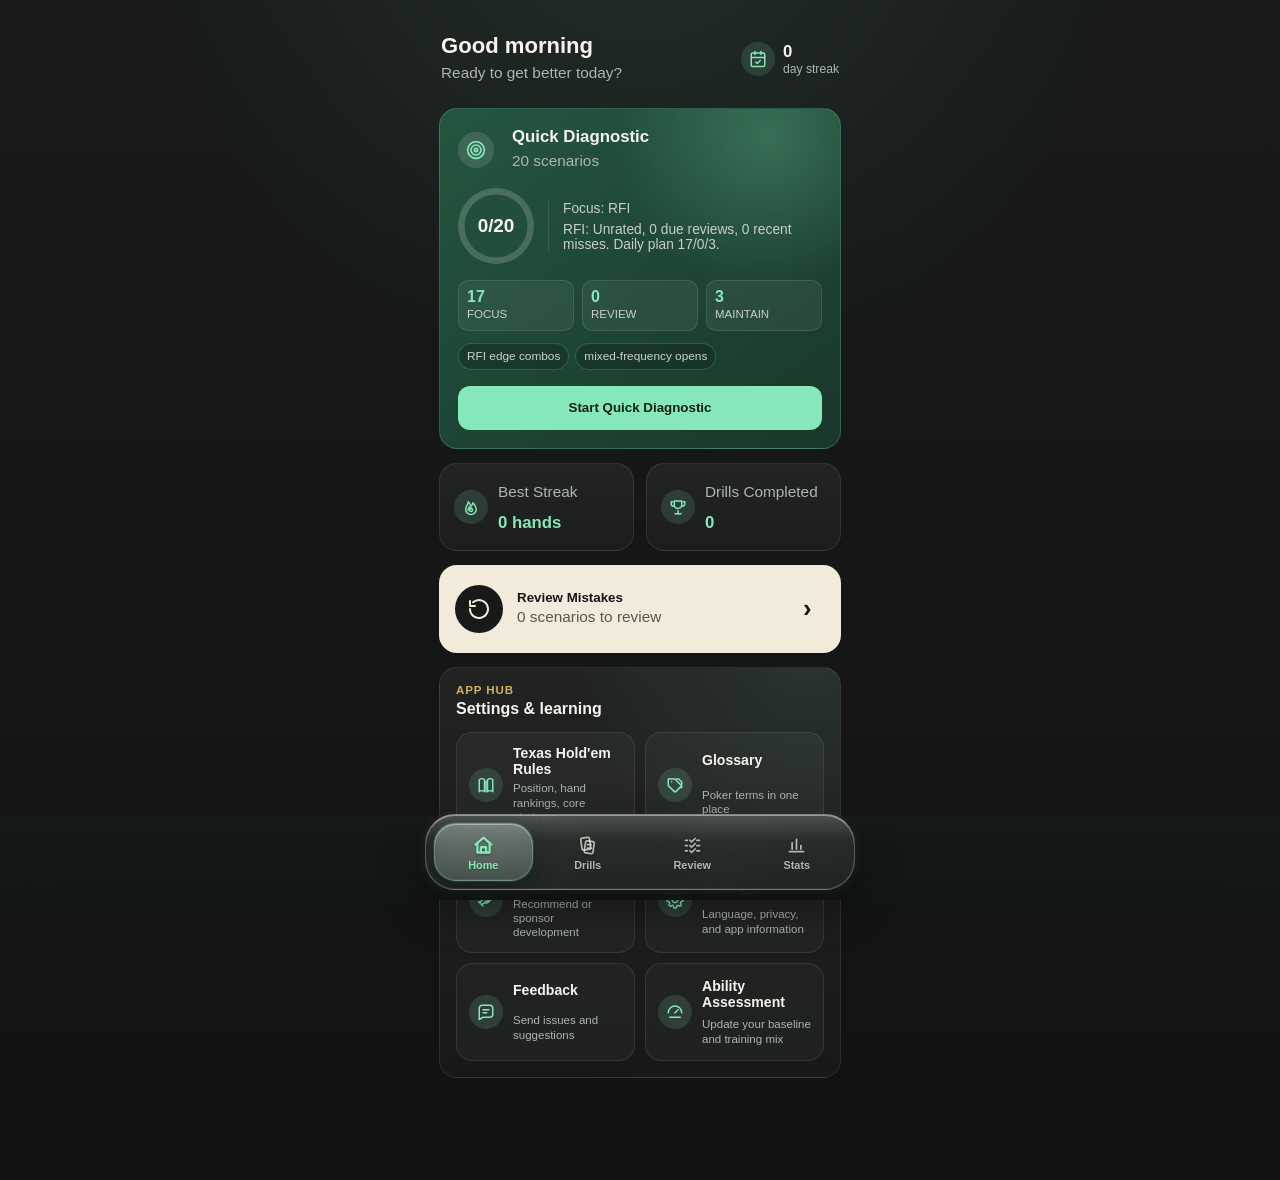
==== index.html @ bb0e6551 "Add files via upload" ====
<!DOCTYPE html>
<html lang="en">

<head>
    <meta charset="UTF-8">
    <meta name="viewport" content="width=device-width, initial-scale=1.0, viewport-fit=cover">
    <meta name="theme-color" content="#151817">
    <meta name="mobile-web-app-capable" content="yes">
    <meta name="apple-mobile-web-app-capable" content="yes">
    <meta name="apple-mobile-web-app-status-bar-style" content="black-translucent">
    <meta name="apple-mobile-web-app-title" content="SpotSense">
    <link rel="apple-touch-icon" sizes="180x180" href="app-icon-180.png">
    <link rel="icon" type="image/png" sizes="192x192" href="app-icon-192.png">
    <link rel="manifest" href="manifest.json">
    <title>SpotSense - Free Forever, Full-Featured Poker Trainer</title>
    <meta name="description"
        content="SpotSense is a free-forever, full-featured poker trainer with preflop and postflop drills, RFI, Defense, Push/Fold, custom ranges, adaptive review, and offline-first PWA support.">
    <meta name="keywords"
        content="spotsense, poker trainer, preflop, RFI, push fold, GTO, range chart, preflop strategy, poker study app">
    <meta property="og:type" content="website">
    <meta property="og:title" content="SpotSense - Free Forever, Full-Featured Poker Trainer">
    <meta property="og:description"
        content="A free-forever, full-featured SpotSense poker trainer for preflop and postflop study, custom ranges, adaptive review, and offline-first practice.">
    <meta property="og:image" content="logo.png">
    <meta name="twitter:card" content="summary">
    <meta name="twitter:title" content="SpotSense - Free Forever, Full-Featured Poker Trainer">
    <meta name="twitter:description"
        content="A free-forever, full-featured SpotSense poker trainer for preflop and postflop study, custom ranges, adaptive review, and offline-first practice.">
    <link rel="stylesheet" href="style.css">
</head>

<body>

    <!-- ===================== SPLASH SCREEN ===================== -->
    <div id="splash-screen" class="splash-screen">
        <div class="splash-logo" aria-label="SpotSense">
            <img class="brand-logo-img splash-brand-logo" src="logo-ui.png" alt="SpotSense logo">
        </div>
    </div>

    <div class="app-container">
        <h1 class="sr-only" data-i18n="appTitle">SpotSense Poker Trainer</h1>
        <!-- Header / Stats -->
        <header id="app-header" class="header glassmorphism">
            <div class="header-row-bottom">
                <div id="header-mode-control" class="header-mode-control">
                    <select id="mode-selector" class="mode-select" onchange="changeMode(this.value)"
                        aria-label="Practice mode">
                        <option value="RFI" data-i18n="modeRFI">Mode: RFI (Open)</option>
                        <option value="DEFEND" data-i18n="modeDefend">Mode: Defense</option>
                        <option value="ALL_STREET" data-i18n="modeAllStreet">Mode: Postflop</option>
                        <option value="PUSH_FOLD" data-i18n="modePushFold">Mode: Push / Fold</option>
                        <option value="CUSTOM" data-i18n="modeCustom">Mode: Custom Practice</option>
                        <option value="REVIEW" data-i18n="modeReviewMistakes" hidden>Mode: Review Mistakes</option>
                    </select>
                </div>
                <div class="header-tools">
                    <button class="btn-icon" onclick="toggleChartModal()" title="View Range Chart"
                        aria-label="View Range Chart">
                        <svg width="22" height="22" viewBox="0 0 24 24" fill="none" stroke="currentColor"
                            stroke-width="2" stroke-linecap="round" stroke-linejoin="round">
                            <rect x="3" y="3" width="18" height="18" rx="2" />
                            <path d="M3 9h18" />
                            <path d="M9 21V9" />
                        </svg>
                    </button>
                    <button id="btn-range-editor" class="btn-icon" onclick="openRangeEditor()" title="Range Editor"
                        aria-label="Range Editor">
                        <svg width="22" height="22" viewBox="0 0 24 24" fill="none" stroke="currentColor"
                            stroke-width="2" stroke-linecap="round" stroke-linejoin="round">
                            <rect x="3" y="3" width="5" height="5" rx="1" />
                            <rect x="10" y="3" width="5" height="5" rx="1" />
                            <rect x="17" y="3" width="4" height="5" rx="1" />
                            <rect x="3" y="10" width="5" height="5" rx="1" />
                            <rect x="10" y="10" width="5" height="5" rx="1" />
                            <rect x="17" y="10" width="4" height="5" rx="1" />
                            <rect x="3" y="17" width="5" height="4" rx="1" />
                            <rect x="10" y="17" width="5" height="4" rx="1" />
                        </svg>
                    </button>
                    <button id="btn-assessment" class="btn-icon" onclick="openAssessmentModal()"
                        title="Ability Assessment" aria-label="Ability Assessment">
                        <svg width="22" height="22" viewBox="0 0 24 24" fill="none" stroke="currentColor"
                            stroke-width="2" stroke-linecap="round" stroke-linejoin="round">
                            <path d="M9 11l3 3L22 4" />
                            <path d="M21 12v7a2 2 0 0 1-2 2H5a2 2 0 0 1-2-2V5a2 2 0 0 1 2-2h11" />
                        </svg>
                    </button>
                    <button id="btn-support" class="btn-icon" onclick="openSupportModal()" title="Support"
                        aria-label="Support">
                        <svg width="22" height="22" viewBox="0 0 24 24" fill="none" stroke="currentColor"
                            stroke-width="2" stroke-linecap="round" stroke-linejoin="round">
                            <path d="M20.8 4.6a5.5 5.5 0 0 0-7.8 0L12 5.6l-1-1a5.5 5.5 0 0 0-7.8 7.8l1 1L12 21l7.8-7.6 1-1a5.5 5.5 0 0 0 0-7.8z" />
                        </svg>
                    </button>
                </div>
                <div class="stats hud-stats">
                    <div class="stat-box pill">
                        <span class="stat-icon pulse-teal">S</span>
                        <div class="stat-info">
                            <span class="label" data-i18n="score">Score</span>
                            <span class="value" id="score">0</span>
                        </div>
                    </div>
                    <div class="stat-box pill">
                        <span class="stat-icon pulse-orange">ST</span>
                        <div class="stat-info">
                            <span class="label" data-i18n="streak">Streak</span>
                            <span class="value" id="streak">0</span>
                        </div>
                    </div>
                    <div class="stat-box pill">
                        <span class="stat-icon pulse-green">H</span>
                        <div class="stat-info">
                            <span class="label" data-i18n="lifetimeHands">Hands</span>
                            <span class="value" id="lifetime-hands">0</span>
                        </div>
                    </div>
                    <div class="stat-box pill">
                        <span class="stat-icon pulse-teal">%</span>
                        <div class="stat-info">
                            <span class="label" data-i18n="statsAccuracy">Accuracy</span>
                            <span class="value" id="accuracy-hud">--</span>
                        </div>
                    </div>
                </div>
            </div>
        </header>

        <section id="first-run-flow" class="first-run-flow hidden" role="dialog" aria-modal="true"
            aria-labelledby="first-run-title" aria-live="polite">
            <!-- First-run onboarding is injected by JS. -->
        </section>

        <section id="plan-panel" class="tab-panel plan-panel hidden" data-tab-panel="plan">
            <section id="personalized-dashboard" class="personalized-dashboard glassmorphism hidden" aria-live="polite">
                <div class="personalized-main">
                    <div>
                        <span class="panel-kicker" data-i18n="todayDrillKicker">Today's Drill</span>
                        <h2 data-i18n="quickStartTitle">Quick Diagnostic</h2>
                        <p data-i18n="quickStartBody">Start with a short diagnostic to build your first training plan.</p>
                    </div>
                    <div class="personalized-actions">
                        <button class="btn-range-action" type="button" onclick="startTodayDrill()"
                            data-i18n="todayDrillCta">Start Today</button>
                        <button class="btn-range-action btn-range-clear" type="button" onclick="startMistakeReplay()"
                            data-i18n="reviewMistakesEmpty">Review Mistakes (0)</button>
                    </div>
                </div>
                <div class="personalized-metrics">
                    <div><span data-i18n="skillBaseline">Baseline</span><strong data-i18n="skillBaselineEmpty">Unrated</strong></div>
                    <div><span data-i18n="skillWeakest">Weakest</span><strong>RFI</strong></div>
                    <div><span data-i18n="dailyGoal">Daily goal</span><strong>0/20</strong></div>
                    <div><span data-i18n="weeklyHands">This week</span><strong>0</strong></div>
                </div>
            </section>
        </section>

        <section id="practice-panel" class="tab-panel practice-panel hidden" data-tab-panel="practice">
        <!-- Stack Size Selector (Push/Fold only) -->
        <div id="stack-selector" class="stack-selector glassmorphism hidden">
            <span class="stack-label" data-i18n="stackLabel">Stack:</span>
            <div class="stack-btns">
                <button class="stack-btn" data-stack="6" onclick="setStack(6)">6bb</button>
                <button class="stack-btn" data-stack="8" onclick="setStack(8)">8bb</button>
                <button class="stack-btn active" data-stack="10" onclick="setStack(10)">10bb</button>
                <button class="stack-btn" data-stack="12" onclick="setStack(12)">12bb</button>
                <button class="stack-btn" data-stack="15" onclick="setStack(15)">15bb</button>
            </div>
        </div>

        <!-- Custom Mode Range Selector -->
        <div id="custom-mode-controls" class="stack-selector glassmorphism hidden">
            <div class="custom-practice-panel">
                <div class="custom-practice-header">
                    <span class="stack-label" data-i18n="customRangePracticeLabel">Range Practice:</span>
                    <button class="btn-range-action" onclick="openDrillManager()"
                        data-i18n="customDrillManagerOpen">Manage Drills</button>
                </div>
                <div class="stack-btns" id="custom-range-picker-list">
                    <!-- Dynamically populated -->
                </div>
                <div class="custom-drill-strip">
                    <span class="stack-label" data-i18n="customDrillsLabel">Drills:</span>
                    <div id="custom-drill-picker-list" class="stack-btns">
                        <!-- Dynamically populated -->
                    </div>
                </div>
            </div>
        </div>

        <!-- Main Layout with Coach Sidepanel -->
        <main class="main-layout">
            <!-- Left Side: Interactive Game Area -->
            <div class="game-area">
                <!-- Scenario Information -->
                <div class="scenario-panel glassmorphism">
                    <h2 data-i18n="scenarioTitle">Scenario</h2>
                    <p id="scenario-text" data-i18n="waitingHand">Waiting for next hand...</p>
                    <div class="position-badge" id="hero-position">UTG</div>
                </div>
                <div id="postflop-control-panel" class="postflop-control-panel glassmorphism hidden" aria-live="polite">
                    <!-- Postflop decision context is injected by JS. -->
                </div>

                <!-- Poker Table Visualization -->
                <div class="table">
                    <div class="table-surface">
                        <div id="table-context-overlay" class="table-context-overlay" aria-label="Table context"></div>
                        <div class="board-cards hidden" id="board-cards" aria-label="Board cards"></div>
                        <div class="cards-container" id="hole-cards">
                            <div class="card empty"></div>
                            <div class="card empty"></div>
                        </div>
                    </div>
                </div>

                <!-- Action Controls -->
                <div class="controls glassmorphism">
                    <button class="btn btn-fold" id="btn-fold" onclick="handleAction('Fold')"
                        data-i18n="btnFold">Fold</button>
                    <button class="btn btn-call" id="btn-call" onclick="handleAction('Call')"
                        data-i18n="btnCall">Call</button>
                    <button class="btn btn-raise" id="btn-raise" onclick="handleAction('Raise')"
                        data-i18n="btnRaise">Raise</button>
                    <button class="btn btn-raise hidden" id="btn-allin" onclick="handleAction('All-In')"
                        data-i18n="btnAllIn">All-In</button>
                </div>
                <!-- Feedback Overlay -->
                <div id="feedback" class="feedback hidden">
                    <span class="feedback-icon" id="feedback-icon"></span>
                    <h3 id="feedback-title">Correct!</h3>
                    <p id="feedback-message">UTG with AA is a mandatory raise.</p>
                    <button class="btn btn-next" onclick="nextHand()" data-i18n="nextHand">Next Hand ·Enter·</button>
                </div>
            </div>

            <!-- Right Side: Strategy Coach -->
            <aside id="strategy-coach" class="strategy-coach glassmorphism">
                <h2><span data-i18n="coachTitle">Strategy Coach</span> <span class="badge" id="coach-badge">RFI</span>
                </h2>
                <div id="coach-content" class="coach-content">
                    <p data-i18n="coachSelect">Select a mode to begin.</p>
                </div>
                <div id="kbd-hint" class="kbd-hint" data-i18n="kbdHint">C Check · Space Fold · M Call · Enter Raise</div>

                <!-- Hand History -->
                <div class="hand-history-section">
                    <div class="hand-history-header" onclick="this.parentElement.classList.toggle('expanded')">
                        <span data-i18n="handHistoryTitle">Hand History</span>
                        <span class="history-toggle-icon">▾</span>
                    </div>
                    <div id="hand-history-list" class="hand-history-list">
                        <p class="history-empty">No hands yet.</p>
                    </div>
                </div>
            </aside>
        </main>
        </section>

        <section id="progress-panel" class="tab-panel progress-panel hidden" data-tab-panel="progress">
            <section id="progress-dashboard" class="progress-dashboard glassmorphism" aria-live="polite">
                <!-- Progress profile is injected by JS. -->
            </section>
        </section>

        <!-- ===================== CHART MODAL ===================== -->
        <div id="chart-modal" class="modal hidden" role="dialog" aria-modal="true" aria-label="Range chart">
            <div class="modal-content glassmorphism">
                <!-- Injected by JS: header + pos tabs + grid + legend -->
            </div>
        </div>

        <!-- ===================== INFO / RULES MODAL ===================== -->
        <div id="info-modal" class="modal hidden" role="dialog" aria-modal="true" aria-labelledby="info-modal-title">
            <div class="modal-content glassmorphism modal-large rules-modal-content">
                <div class="modal-header">
                    <h2 id="info-modal-title" data-i18n="rulesTitle">Poker Rules & Strategy</h2>
                    <button class="btn-close" onclick="toggleInfoModal()" aria-label="Close rules modal">&times;</button>
                </div>
                <div class="modal-body rules-modal-body">
                    <section id="info-rules-page" class="info-modal-page" aria-labelledby="info-modal-title">
                    <h3 data-i18n="positionTitle">Position (Who acts when)</h3>
                    <p data-i18n="positionDesc">In poker, the order of action rotates clockwise every hand. The later
                        you act, the more information you have about what your opponents will do.</p>

                    <div class="svg-container">
                        <svg viewBox="0 0 400 250" class="position-svg">
                            <rect x="50" y="50" width="300" height="150" rx="75" fill="#0d4a30" stroke="#805b32"
                                stroke-width="8" />
                            <circle cx="100" cy="50" r="18" fill="#e53e3e" /><text x="100" y="55" fill="white"
                                font-size="12" font-weight="bold" text-anchor="middle">UTG</text>
                            <circle cx="300" cy="50" r="18" fill="#4a5568" /><text x="300" y="55" fill="white"
                                font-size="12" font-weight="bold" text-anchor="middle">HJ</text>
                            <circle cx="350" cy="125" r="18" fill="#4a5568" /><text x="350" y="130" fill="white"
                                font-size="12" font-weight="bold" text-anchor="middle">CO</text>
                            <circle cx="300" cy="200" r="18" fill="#3182ce" /><text x="300" y="205" fill="white"
                                font-size="12" font-weight="bold" text-anchor="middle">BTN</text>
                            <circle cx="265" cy="180" r="8" fill="white" /><text x="265" y="183" fill="black"
                                font-size="6" font-weight="bold" text-anchor="middle">D</text>
                            <circle cx="100" cy="200" r="18" fill="#718096" /><text x="100" y="205" fill="white"
                                font-size="12" font-weight="bold" text-anchor="middle">SB</text>
                            <circle cx="50" cy="125" r="18" fill="#718096" /><text x="50" y="130" fill="white"
                                font-size="12" font-weight="bold" text-anchor="middle">BB</text>
                            <path d="M 125 35 Q 200 10 275 35" fill="none" stroke="rgba(255,255,255,0.3)"
                                stroke-width="2" stroke-dasharray="5,5" marker-end="url(#arrowhead)" />
                            <defs>
                                <marker id="arrowhead" markerWidth="10" markerHeight="7" refX="9" refY="3.5"
                                    orient="auto">
                                    <polygon points="0 0, 10 3.5, 0 7" fill="rgba(255,255,255,0.3)" />
                                </marker>
                            </defs>
                        </svg>
                    </div>

                    <ul>
                        <li data-i18n="utgDesc"><strong>UTG (Under the Gun):</strong> Acts first. Has no information.
                            Must play very strong hands (e.g. AA, KK, AKs).</li>
                        <li data-i18n="hjCoDesc"><strong>HJ (Hijack) & CO (Cutoff):</strong> Middle/Late positions. Can
                            play slightly weaker hands.</li>
                        <li data-i18n="btnDesc"><strong>BTN (Button):</strong> Acts last post-flop. Most powerful
                            position. Can play a very wide range of hands to steal the blinds.</li>
                        <li data-i18n="sbBbDesc"><strong>SB (Small Blind) & BB (Big Blind):</strong> Forced to put money
                            in before the cards are dealt, and have to act first post-flop.</li>
                    </ul>

                    <h3 data-i18n="preflopStratTitle">Preflop Strategy</h3>
                    <p data-i18n="preflopStratDesc">When the action folds to you, you are deciding whether to
                        <strong>Fold</strong> or <strong>Raise First In (RFI)</strong>.
                    </p>

                    <h3 data-i18n="advStratTitle">Advanced Strategy Concepts</h3>
                    <ul>
                        <li data-i18n="advUtgDesc"><strong>UTG Tightness:</strong> Severe informational disadvantage —
                            play a tight range.</li>
                        <li data-i18n="adv3BetDesc"><strong>Dealing with 3-Bets:</strong> A 3-Bet is a re-raise preflop
                            — opponent usually has a very strong hand.</li>
                        <li data-i18n="advImpliedDesc"><strong>Implied Odds:</strong> The money you expect to win after
                            making a big hand.</li>
                    </ul>
                    <h3 data-i18n="handRanksTitle">Basic Hand Rankings (Strongest to Weakest)</h3>
                    <ul class="rankings-list">
                        <li data-i18n="rankRoyal"><strong>Royal Flush:</strong> A<span class="suit-red">♥</span> K<span
                                class="suit-red">♥</span> Q<span class="suit-red">♥</span> J<span
                                class="suit-red">♥</span> T<span class="suit-red">♥</span></li>
                        <li data-i18n="rankStrFlush"><strong>Straight Flush:</strong> 9<span class="suit-black">♠</span>
                            8<span class="suit-black">♠</span> 7<span class="suit-black">♠</span> 6<span
                                class="suit-black">♠</span> 5<span class="suit-black">♠</span></li>
                        <li data-i18n="rankQuads"><strong>Four of a Kind:</strong> Q<span class="suit-black">♠</span>
                            Q<span class="suit-red">♥</span> Q<span class="suit-red">♦</span> Q<span
                                class="suit-black">♣</span> 4<span class="suit-black">♠</span></li>
                        <li data-i18n="rankBoat"><strong>Full House:</strong> K<span class="suit-black">♠</span> K<span
                                class="suit-red">♥</span> K<span class="suit-black">♣</span> 2<span
                                class="suit-red">♦</span> 2<span class="suit-black">♠</span></li>
                        <li data-i18n="rankFlush"><strong>Flush:</strong> Any five cards of the same suit.</li>
                        <li data-i18n="rankStraight"><strong>Straight:</strong> 5 6 7 8 9 (in sequence, mixed suits)
                        </li>
                        <li data-i18n="rankTrips"><strong>Three of a Kind:</strong> 7 7 7 A 2</li>
                        <li data-i18n="rankTwoPair"><strong>Two Pair:</strong> J J 9 9 4</li>
                        <li data-i18n="rankPair"><strong>One Pair:</strong> A A 8 5 3</li>
                        <li data-i18n="rankHigh"><strong>High Card:</strong> A K 9 5 2 (Highest card plays)</li>
                    </ul>
                    </section>

                    <section id="info-glossary-page" class="info-modal-page poker-glossary hidden"
                        aria-labelledby="info-modal-title">
                        <div id="poker-glossary-nav" class="glossary-category-nav" aria-label="Glossary categories"></div>
                        <div id="poker-glossary-list" class="poker-glossary-list"></div>
                    </section>
                </div>
            </div>
        </div>

        <!-- ===================== STATS MODAL ===================== -->
        <div id="stats-modal" class="modal hidden" role="dialog" aria-modal="true" aria-labelledby="stats-modal-title">
            <div class="modal-content glassmorphism modal-large">
                <div class="modal-header">
                    <h2 id="stats-modal-title" data-i18n="statsTitle">Detailed Stats</h2>
                    <button class="btn-close" onclick="closeStatsModal()" aria-label="Close stats modal">&times;</button>
                </div>
                <div id="stats-content" class="modal-body stats-body">
                    <!-- Injected by JS -->
                </div>
            </div>
        </div>

        <!-- ===================== CUSTOM DRILL MANAGER MODAL ===================== -->
        <div id="drill-manager-modal" class="modal hidden" role="dialog" aria-modal="true" aria-labelledby="drill-manager-title">
            <div class="modal-content glassmorphism modal-large">
                <div class="modal-header">
                    <h2 id="drill-manager-title" data-i18n="drillManagerTitle">Custom Drill Manager</h2>
                    <button class="btn-close" onclick="closeDrillManager()" aria-label="Close drill manager">&times;</button>
                </div>
                <div class="modal-body drill-manager-body">
                    <form class="drill-form" onsubmit="saveDrillFromForm(event)">
                        <input type="hidden" id="drill-id-input">
                        <div class="drill-builder-header">
                            <div>
                                <div class="panel-kicker" data-i18n="drillBuilderKicker">Drill Builder</div>
                                <h3 data-i18n="drillBuilderTitle">Build a training spot</h3>
                            </div>
                            <span id="drill-form-status" class="drill-status-chip" data-i18n="drillNewStatus">New</span>
                        </div>
                        <div class="drill-form-section">
                            <div class="drill-section-title" data-i18n="drillBasicsTitle">Basics</div>
                            <div class="drill-form-grid">
                                <label>
                                    <span data-i18n="drillNameLabel">Name</span>
                                    <input id="drill-name-input" class="range-name-input" type="text"
                                        data-i18n-placeholder="drillNamePlaceholder" placeholder="Drill name">
                                </label>
                                <label>
                                    <span data-i18n="drillTypeLabel">Type</span>
                                    <select id="drill-type-select" class="mode-select" onchange="syncDrillFormFields()">
                                        <option value="RFI_FOCUS" data-i18n="drillTypeRfi">RFI Focus</option>
                                        <option value="DEFENSE_VS_OPEN" data-i18n="drillTypeDefense">Defense vs Open</option>
                                        <option value="FACING_3BET" data-i18n="drillTypeFacing3Bet">Facing 3-Bet</option>
                                        <option value="PUSH_FOLD" data-i18n="drillTypePushFold">Push/Fold</option>
                                        <option value="ALL_STREET" data-i18n="drillTypeAllStreet">All-Street</option>
                                    </select>
                                </label>
                                <label>
                                    <span data-i18n="drillGameTypeLabel">Game</span>
                                    <select id="drill-game-type-select" class="mode-select">
                                        <option value="CASH" data-i18n="drillGameCash">Cash</option>
                                        <option value="TOURNAMENT" data-i18n="drillGameTournament">Tournament</option>
                                    </select>
                                </label>
                            </div>
                        </div>
                        <div class="drill-form-section">
                            <div class="drill-section-title" data-i18n="drillSpotTitle">Spot setup</div>
                            <div id="facing-3bet-fields" class="drill-advanced-fields">
                                <div id="drill-hero-positions-field" class="drill-position-field">
                                    <span class="drill-field-label" data-i18n="drillHeroPositionsLabel">Hero positions</span>
                                    <select id="drill-hero-positions-select" class="mode-select drill-position-select-backup" multiple size="5" aria-hidden="true" tabindex="-1">
                                        <option value="UTG">UTG</option>
                                        <option value="HJ">HJ</option>
                                        <option value="CO">CO</option>
                                        <option value="BTN">BTN</option>
                                        <option value="SB">SB</option>
                                    </select>
                                    <div id="drill-hero-position-chips" class="position-chip-group" role="group" aria-label="Hero positions">
                                        <label class="position-chip"><input type="checkbox" value="UTG"><span>UTG</span></label>
                                        <label class="position-chip"><input type="checkbox" value="HJ"><span>HJ</span></label>
                                        <label class="position-chip"><input type="checkbox" value="CO"><span>CO</span></label>
                                        <label class="position-chip"><input type="checkbox" value="BTN"><span>BTN</span></label>
                                        <label class="position-chip"><input type="checkbox" value="SB"><span>SB</span></label>
                                    </div>
                                </div>
                                <label id="drill-hero-position-field">
                                    <span data-i18n="drillHeroPositionLabel">Hero opened</span>
                                    <select id="drill-hero-position-select" class="mode-select">
                                        <option value="ALL" data-i18n="drillAllRandomOption">All / random</option>
                                        <option value="UTG">UTG</option>
                                        <option value="HJ">HJ</option>
                                        <option value="CO">CO</option>
                                        <option value="BTN">BTN</option>
                                        <option value="SB">SB</option>
                                    </select>
                                </label>
                                <label id="drill-opener-position-field">
                                    <span data-i18n="drillOpenerPositionLabel">Opener</span>
                                    <select id="drill-opener-position-select" class="mode-select">
                                        <option value="ALL" data-i18n="drillAllRandomOption">All / random</option>
                                        <option value="UTG">UTG</option>
                                        <option value="HJ">HJ</option>
                                        <option value="CO">CO</option>
                                        <option value="BTN">BTN</option>
                                        <option value="SB">SB</option>
                                    </select>
                                </label>
                                <label id="drill-villain-position-field">
                                    <span data-i18n="drillVillainPositionLabel">3-bettor</span>
                                    <select id="drill-villain-position-select" class="mode-select">
                                        <option value="ALL" data-i18n="drillAllRandomOption">All / random</option>
                                        <option value="HJ">HJ</option>
                                        <option value="CO">CO</option>
                                        <option value="BTN">BTN</option>
                                        <option value="SB">SB</option>
                                        <option value="BB">BB</option>
                                    </select>
                                </label>
                                <label id="drill-stack-field">
                                    <span data-i18n="drillStackLabel">Stack bb</span>
                                    <select id="drill-stack-input" class="mode-select">
                                        <option value="10">10bb</option>
                                        <option value="20">20bb</option>
                                        <option value="30">30bb</option>
                                        <option value="40">40bb</option>
                                        <option value="50">50bb</option>
                                        <option value="60">60bb</option>
                                        <option value="70">70bb</option>
                                        <option value="80">80bb</option>
                                        <option value="90">90bb</option>
                                        <option value="100" selected>100bb</option>
                                    </select>
                                </label>
                                <label id="drill-open-size-field">
                                    <span data-i18n="drillOpenSizeLabel">Open bb</span>
                                    <input id="drill-open-size-input" class="range-name-input" type="number" min="0.1"
                                        step="0.1" value="2.5">
                                </label>
                                <label id="drill-open-size-random-field" class="drill-checkbox-label">
                                    <input id="drill-open-size-random-input" type="checkbox" onchange="syncDrillOpenSizeRandom()">
                                    <span data-i18n="drillOpenSizeRandomLabel">Random open size</span>
                                </label>
                                <label id="drill-threebet-size-field">
                                    <span data-i18n="drillThreeBetSizeLabel">3-bet bb</span>
                                    <input id="drill-threebet-size-input" class="range-name-input" type="number" min="0.1"
                                        step="0.1" value="9">
                                </label>
                                <div id="drill-allstreet-fields" class="drill-allstreet-fields hidden">
                                    <label id="drill-street-field">
                                        <span data-i18n="drillStreetLabel">Street</span>
                                        <select id="drill-street-select" class="mode-select">
                                            <option value="ALL" data-i18n="drillAllRandomOption">All / random</option>
                                            <option value="FLOP" data-i18n="drillStreetFlop">Flop</option>
                                            <option value="TURN" data-i18n="drillStreetTurn">Turn</option>
                                            <option value="RIVER" data-i18n="drillStreetRiver">River</option>
                                        </select>
                                    </label>
                                    <label id="drill-template-field">
                                        <span data-i18n="drillTemplateLabel">Template</span>
                                        <select id="drill-template-select" class="mode-select">
                                            <option value="ALL" data-i18n="drillAllRandomOption">All / random</option>
                                            <option value="CBET_FLOP" data-i18n="drillTemplateCbetFlop">Flop c-bet</option>
                                            <option value="CHECK_RAISE_FLOP" data-i18n="drillTemplateCheckRaiseFlop">Flop check-raise</option>
                                            <option value="PROBE_TURN" data-i18n="drillTemplateProbeTurn">Turn probe</option>
                                            <option value="BARREL_TURN" data-i18n="drillTemplateBarrelTurn">Turn barrel</option>
                                            <option value="BLUFF_CATCH_RIVER" data-i18n="drillTemplateBluffCatchRiver">River bluff-catch</option>
                                            <option value="VALUE_BET_RIVER" data-i18n="drillTemplateValueBetRiver">River value bet</option>
                                            <option value="FACING_OVERBET" data-i18n="drillTemplateFacingOverbet">Facing overbet</option>
                                        </select>
                                    </label>
                                    <label id="drill-board-preset-field">
                                        <span data-i18n="drillBoardPresetLabel">Board texture</span>
                                        <select id="drill-board-preset-select" class="mode-select">
                                            <option value="ALL" data-i18n="drillAllRandomOption">All / random</option>
                                            <option value="DRY" data-i18n="drillBoardPresetDry">Dry board</option>
                                            <option value="NEUTRAL" data-i18n="drillBoardPresetNeutral">Neutral board</option>
                                            <option value="WET" data-i18n="drillBoardPresetWet">Wet board</option>
                                            <option value="PAIRED" data-i18n="drillBoardPresetPaired">Paired board</option>
                                        </select>
                                    </label>
                                    <label id="drill-hand-quality-field">
                                        <span data-i18n="drillHandQualityLabel">Hand class</span>
                                        <select id="drill-hand-quality-select" class="mode-select">
                                            <option value="ALL" data-i18n="drillAllRandomOption">All / random</option>
                                            <option value="GOOD" data-i18n="drillHandQualityGood">Value-heavy hands</option>
                                            <option value="NORMAL" data-i18n="drillHandQualityNormal">Medium-strength hands</option>
                                            <option value="BAD" data-i18n="drillHandQualityBad">Bluff-candidate hands</option>
                                        </select>
                                    </label>
                                    <label id="drill-pot-preset-field">
                                        <span data-i18n="drillPotPresetLabel">Pot size</span>
                                        <select id="drill-pot-preset-select" class="mode-select">
                                            <option value="ALL" data-i18n="drillAllRandomOption">All / random</option>
                                            <option value="SMALL" data-i18n="drillPotPresetSmall">Single-raised pot</option>
                                            <option value="MEDIUM" data-i18n="drillPotPresetMedium">Medium SPR pot</option>
                                            <option value="LARGE" data-i18n="drillPotPresetLarge">Large low-SPR pot</option>
                                        </select>
                                    </label>
                                    <label id="drill-raise-size-field">
                                        <span data-i18n="drillRaiseSizingLabel">Bet / raise size</span>
                                        <select id="drill-raise-size-select" class="mode-select">
                                            <option value="BET_33" data-i18n="drillRaiseSize33">Bet 33%</option>
                                            <option value="BET_50" data-i18n="drillRaiseSize50">Bet 50%</option>
                                            <option value="BET_75" data-i18n="drillRaiseSize75">Bet 75%</option>
                                            <option value="OVERBET" data-i18n="drillRaiseSizeOverbet">Overbet</option>
                                            <option value="JAM" data-i18n="drillRaiseSizeJam">Jam</option>
                                        </select>
                                    </label>
                                </div>
                                <label id="drill-raise-range-field" class="drill-range-code-field">
                                    <span data-i18n="drillRaiseRangeLabel">Raise / shove range code</span>
                                    <select id="drill-raise-range-select" class="mode-select drill-range-select"></select>
                                    <small data-i18n="drillRangeSelectHelp">Optional. Leave default to use the built-in range.</small>
                                </label>
                                <label id="drill-call-range-field" class="drill-range-code-field">
                                    <span data-i18n="drillCallRangeLabel">Call range code</span>
                                    <select id="drill-call-range-select" class="mode-select drill-range-select"></select>
                                    <small data-i18n="drillRangeSelectHelp">Optional. Leave default to use the built-in range.</small>
                                </label>
                            </div>
                        </div>
                        <div class="drill-form-actions">
                            <button class="btn-range-action" type="submit" data-i18n="drillSaveDraft">Save Draft</button>
                            <button class="btn-range-action btn-range-clear" type="button" onclick="resetDrillForm()"
                                data-i18n="drillNewDraft">New Draft</button>
                            <button class="btn-range-action btn-range-clear" type="button" onclick="importDrillDefinition()"
                                data-i18n="drillImport">Import Drill</button>
                        </div>
                    </form>
                    <div id="drill-manager-list" class="drill-manager-list"></div>
                </div>
            </div>
        </div>

        <!-- ===================== ASSESSMENT MODAL ===================== -->
        <div id="assessment-modal" class="modal hidden" role="dialog" aria-modal="true" aria-labelledby="assessment-title">
            <div class="modal-content glassmorphism modal-large">
                <div class="modal-header">
                    <h2 id="assessment-title" data-i18n="assessmentTitle">Ability Assessment</h2>
                    <button class="btn-close" onclick="closeAssessmentModal()" aria-label="Close assessment modal">&times;</button>
                </div>
                <div class="modal-body assessment-body">
                    <form class="assessment-form" onsubmit="saveAssessmentFromForm(event)">
                        <div class="assessment-form-grid">
                            <label>
                                <span data-i18n="assessmentExperienceLabel">Experience</span>
                                <select id="assessment-experience-select" class="mode-select">
                                    <option value="beginner" data-i18n="assessmentExperienceBeginner">New to Texas Hold'em</option>
                                    <option value="intermediate" data-i18n="assessmentExperienceIntermediate">Comfortable with core ranges</option>
                                    <option value="advanced" data-i18n="assessmentExperienceAdvanced">Advanced and leak-focused</option>
                                </select>
                            </label>
                            <label>
                                <span data-i18n="assessmentGameTypeLabel">Main game</span>
                                <select id="assessment-game-type-select" class="mode-select">
                                    <option value="cash" data-i18n="assessmentGameCash">Cash</option>
                                    <option value="tournament" data-i18n="assessmentGameTournament">Tournament</option>
                                    <option value="mixed" data-i18n="assessmentGameMixed">Mixed</option>
                                </select>
                            </label>
                            <label>
                                <span data-i18n="assessmentStackFocusLabel">Stack focus</span>
                                <select id="assessment-stack-focus-select" class="mode-select">
                                    <option value="deep" data-i18n="assessmentStackDeep">Deep / 80bb+</option>
                                    <option value="medium" data-i18n="assessmentStackMedium">Medium / 25-80bb</option>
                                    <option value="short" data-i18n="assessmentStackShort">Short / 15bb or less</option>
                                </select>
                            </label>
                            <label>
                                <span data-i18n="assessmentConfidenceLabel">Confidence</span>
                                <select id="assessment-confidence-select" class="mode-select">
                                    <option value="low" data-i18n="assessmentConfidenceLow">Low</option>
                                    <option value="medium" data-i18n="assessmentConfidenceMedium">Medium</option>
                                    <option value="high" data-i18n="assessmentConfidenceHigh">High</option>
                                </select>
                            </label>
                        </div>
                        <div id="assessment-recommendation-preview" class="assessment-recommendation"></div>
                        <div id="diagnostic-summary-preview" class="assessment-recommendation"></div>
                        <div class="drill-form-actions">
                            <button class="btn-range-action" type="submit" data-i18n="assessmentSave">Save Assessment</button>
                            <button class="btn-range-action" type="button" onclick="startDiagnosticSession()"
                                data-i18n="diagnosticStart">Start Diagnostic</button>
                            <button class="btn-range-action" type="button" onclick="startRecommendedTraining()"
                                data-i18n="assessmentTrainRecommendation">Train Recommendation</button>
                            <button class="btn-range-action btn-range-clear" type="button"
                                onclick="skipAssessmentFromModal()" data-i18n="assessmentSkip">Skip</button>
                            <button class="btn-range-action btn-range-clear" type="button"
                                onclick="resetAssessmentFromModal()" data-i18n="assessmentReset">Reset</button>
                        </div>
                    </form>
                </div>
            </div>
        </div>

        <!-- ===================== SESSION SUMMARY MODAL ===================== -->
        <div id="session-summary-modal" class="modal hidden" role="dialog" aria-modal="true" aria-labelledby="session-summary-title">
            <div class="modal-content glassmorphism modal-large">
                <div class="modal-header">
                    <h2 id="session-summary-title" data-i18n="sessionSummaryTitle">Session Summary</h2>
                    <button class="btn-close" onclick="closeSessionSummary()" aria-label="Close session summary">&times;</button>
                </div>
                <div id="session-summary-content" class="modal-body session-summary-body">
                    <!-- Injected by JS -->
                </div>
                <div class="drill-form-actions">
                    <button class="btn-range-action" type="button" onclick="startTodayDrill()"
                        data-i18n="sessionNextDrill">Start Next Drill</button>
                    <button class="btn-range-action btn-range-clear" type="button" onclick="closeSessionSummary()"
                        data-i18n="sessionClose">Close</button>
                </div>
            </div>
        </div>

        <!-- ===================== VIEWPORT AD MODAL ===================== -->
        <div id="ad-modal" class="modal ad-modal hidden" role="dialog" aria-modal="true" aria-labelledby="ad-modal-title">
            <div class="modal-content glassmorphism ad-modal-content">
                <div class="modal-header ad-modal-header">
                    <h2 id="ad-modal-title" data-i18n="adSlotTitle">Sponsor note</h2>
                    <button id="ad-modal-close" class="btn-close" onclick="closeAdModal()" aria-label="Close sponsor note">&times;</button>
                </div>
                <div id="ad-modal-body" class="modal-body ad-modal-body">
                    <div class="ad-modal-copy">
                        <strong data-i18n="adSlotTitle">Sponsor note</strong>
                        <p data-i18n="adSlotBody">A low-frequency sponsor placement can appear here between sessions.</p>
                        <p class="ad-frequency-note" data-i18n="adFrequencyNote">Ads never appear during a hand decision and are capped at three per day.</p>
                    </div>
                </div>
            </div>
        </div>

        <!-- ===================== SUPPORT / DONATE MODAL ===================== -->
        <div id="support-donate-modal" class="modal support-modal hidden" role="dialog" aria-modal="true" aria-labelledby="support-donate-title">
            <div class="modal-content glassmorphism modal-large">
                <div class="modal-header">
                    <h2 id="support-donate-title" data-i18n="supportTabDonate">Support / Donate</h2>
                    <button class="btn-close" onclick="closeDonateModal()" aria-label="Close support modal">&times;</button>
                </div>
                <div class="modal-body support-body">
                    <section class="support-page">
                        <h3 data-i18n="supportDonatePageTitle">Support SpotSense</h3>
                        <p data-i18n="supportOptionsBody">Share feedback, recommend the trainer, or sponsor development. Training features remain free.</p>
                        <div class="support-slot" role="note">
                            <div>
                                <strong data-i18n="donateSlotTitle">Support SpotSense</strong>
                                <p data-i18n="donateSlotBody">Donations help keep the trainer free, offline-first, and account-free.</p>
                            </div>
                            <button class="btn-range-action" type="button" onclick="recordDonateIntent()"
                                data-i18n="donateCta">Donate</button>
                        </div>
                    </section>
                </div>
            </div>
        </div>

        <!-- ===================== ABOUT & SETTINGS MODAL ===================== -->
        <div id="support-about-modal" class="modal support-modal hidden" role="dialog" aria-modal="true" aria-labelledby="support-about-title">
            <div class="modal-content glassmorphism modal-large">
                <div class="modal-header">
                    <h2 id="support-about-title" data-i18n="supportTabAbout">About & Settings</h2>
                    <button class="btn-close" onclick="closeAboutModal()" aria-label="Close about and settings modal">&times;</button>
                </div>
                <div class="modal-body support-body">
                    <section class="support-page">
                        <h3 data-i18n="supportAboutPageTitle">About & Settings</h3>
                        <label class="support-language-control">
                            <span data-i18n="languageLabel">Language</span>
                            <select id="support-language-select" class="support-feedback-control" onchange="setLanguage(this.value)"></select>
                        </label>
                        <div class="support-copy-block support-feedback-settings">
                            <h4 data-i18n="trainingFeedbackTitle">Training feedback</h4>
                            <label class="support-toggle-control" for="sound-effects-toggle">
                                <span data-i18n="soundEffectsLabel">Sound effects</span>
                                <input id="sound-effects-toggle" type="checkbox"
                                    onchange="setFeedbackPreference('soundEffectsEnabled', this.checked)">
                            </label>
                            <label class="support-toggle-control" for="wrong-answer-feedback-toggle">
                                <span data-i18n="wrongAnswerFeedbackLabel">Wrong-answer shake + vibration</span>
                                <input id="wrong-answer-feedback-toggle" type="checkbox"
                                    onchange="setFeedbackPreference('wrongAnswerFeedbackEnabled', this.checked)">
                            </label>
                        </div>
                        <div class="support-copy-block">
                            <h4 data-i18n="supportAboutTitle">About SpotSense</h4>
                            <p data-i18n="supportAboutBody">SpotSense is a compact Texas Hold'em study tool for preflop and postflop decisions, review, and range discipline.</p>
                        </div>
                        <div class="support-copy-block">
                            <h4 data-i18n="supportMissionTitle">Mission</h4>
                            <p data-i18n="supportMissionBody">Keep a fast, free, offline-first poker study tool available without accounts or paywalls.</p>
                        </div>
                        <div class="support-copy-block">
                            <h4 data-i18n="supportPrivacyPolicyTitle">Privacy Policy</h4>
                            <p data-i18n="supportPrivacyBody">Progress, drills, ranges, and assessment data are stored locally in this browser.</p>
                        </div>
                        <div class="support-copy-block trust-settings-panel">
                            <h4 data-i18n="backupSettingsTitle">Backup & Data</h4>
                            <p data-i18n="backupSettingsBody">Export or import a complete local backup including settings, ranges, drills, review queue, and training events.</p>
                            <div class="support-actions">
                                <button class="btn-range-action" type="button" onclick="exportBackup()"
                                    data-i18n="backupExportCta">Export Backup</button>
                                <button class="btn-range-action btn-range-clear" type="button"
                                    onclick="document.getElementById('backup-import-input').click()"
                                    data-i18n="backupImportCta">Import Backup</button>
                                <input id="backup-import-input" class="hidden" type="file" accept="application/json,.json"
                                onchange="importBackupFromFile(this.files && this.files[0])">
                            </div>
                        </div>
                    </section>
                </div>
            </div>
        </div>

        <!-- ===================== FEEDBACK MODAL ===================== -->
        <div id="support-feedback-modal" class="modal support-modal hidden" role="dialog" aria-modal="true" aria-labelledby="support-feedback-title">
            <div class="modal-content glassmorphism modal-large">
                <div class="modal-header">
                    <h2 id="support-feedback-title" data-i18n="supportTabFeedback">Feedback</h2>
                    <button class="btn-close" onclick="closeFeedbackModal()" aria-label="Close feedback modal">&times;</button>
                </div>
                <div class="modal-body support-body">
                    <section class="support-page">
                        <h3 data-i18n="supportFeedbackTitle">Send Feedback</h3>
                        <p data-i18n="supportFeedbackBody">Feedback is sent by email so fixes and new drills can be prioritized.</p>
                        <form class="support-feedback-form" action="https://formspree.io/f/xlgvazpe" method="POST"
                            onsubmit="submitSupportFeedback(event)">
                            <input type="hidden" name="_subject" value="SpotSense Poker Trainer Feedback">
                            <input type="hidden" name="_next" value="https://aislin-pj.github.io/SpotSense/">
                            <div class="support-feedback-grid">
                                <div class="support-feedback-field">
                                    <label class="support-feedback-label" for="support-feedback-email"
                                        data-i18n="supportFeedbackEmailLabel">Email</label>
                                    <input id="support-feedback-email" name="email" class="support-feedback-control"
                                        type="email" autocomplete="email"
                                        data-i18n-placeholder="supportFeedbackEmailPlaceholder"
                                        placeholder="you@example.com">
                                </div>
                                <div class="support-feedback-field">
                                    <label class="support-feedback-label" for="support-feedback-category"
                                        data-i18n="supportFeedbackCategoryLabel">Feedback type</label>
                                    <select id="support-feedback-category" name="category" class="support-feedback-control">
                                        <option value="bug" data-i18n="supportFeedbackCategoryBug">Bug / Error</option>
                                        <option value="feature" data-i18n="supportFeedbackCategoryFeature">Feature request</option>
                                        <option value="strategy" data-i18n="supportFeedbackCategoryStrategy">Strategy content</option>
                                        <option value="other" data-i18n="supportFeedbackCategoryOther">Other</option>
                                    </select>
                                </div>
                            </div>
                            <div class="support-feedback-field">
                                <label class="support-feedback-label" for="support-feedback-input"
                                    data-i18n="supportFeedbackMessageLabel">Feedback details</label>
                                <textarea id="support-feedback-input" name="message" class="support-feedback-input"
                                    rows="5" required data-i18n-placeholder="supportFeedbackPlaceholder"
                                    placeholder="Describe the issue, spot (mode, position, hand), or suggestion."></textarea>
                            </div>
                            <input id="support-feedback-gotcha" class="support-feedback-honeypot" type="text"
                                name="_gotcha" tabindex="-1" autocomplete="off">
                            <div class="support-actions">
                                <button class="btn-range-action" type="submit"
                                    data-i18n="supportFeedbackCta">Send Feedback</button>
                            </div>
                        </form>
                    </section>
                </div>
            </div>
        </div>

        <!-- ===================== GLASS CONFIRMATION MODAL ===================== -->
        <div id="confirm-modal" class="modal hidden" role="dialog" aria-modal="true" aria-labelledby="confirm-title"
            aria-describedby="confirm-message">
            <div class="modal-content glassmorphism confirm-modal-content">
                <div class="modal-header">
                    <h2 id="confirm-title" data-i18n="confirmTitle">Confirm action</h2>
                </div>
                <div class="modal-body confirm-body">
                    <p id="confirm-message">Are you sure?</p>
                    <div class="confirm-actions">
                        <button id="confirm-cancel" class="btn-range-action btn-range-clear" type="button"
                            data-i18n="confirmCancel">Cancel</button>
                        <button id="confirm-accept" class="btn-range-action btn-danger" type="button"
                            data-i18n="confirmOk">Confirm</button>
                    </div>
                </div>
            </div>
        </div>

        <!-- ===================== RANGE EDITOR MODAL ===================== -->
        <div id="range-editor-modal" class="modal hidden" role="dialog" aria-modal="true" aria-labelledby="range-editor-title">
            <div class="modal-content glassmorphism range-editor-modal-content">
                <div class="modal-header">
                    <h2 id="range-editor-title" data-i18n="rangeEditorTitle">Range Editor</h2>
                    <button class="btn-close" onclick="closeRangeEditor()" aria-label="Close range editor">&times;</button>
                </div>
                <div class="modal-body range-editor-body">
                    <p class="range-editor-help" data-i18n="rangeEditorHelp">Click cells to toggle: Fold → Raise → Call →
                        Fold</p>
                    <div class="range-editor-purpose-wrap">
                        <p class="range-editor-purpose" data-i18n="rangeEditorPurpose">Use this tool to visualize and save
                            your custom preflop ranges for study.</p>
                    </div>
                    <div class="range-editor-legend">
                        <span class="re-legend-item re-raise" data-i18n="legendRaise">Raise</span>
                        <span class="re-legend-item re-call" data-i18n="legendCall">Call</span>
                        <span class="re-legend-item re-fold" data-i18n="legendFold">Fold</span>
                    </div>
                    <div id="range-editor-grid" class="chart-grid range-editor-grid"></div>
                    <section class="range-code-panel" aria-labelledby="range-code-title">
                        <div class="range-code-header">
                            <h3 id="range-code-title" data-i18n="rangeCodeTitle">Range Code</h3>
                            <span id="range-code-counts" class="range-code-counts">Raise 0 · Call 0 · Fold 169</span>
                        </div>
                        <div class="range-code-output-row">
                            <label for="range-code-output" data-i18n="rangeCodeCurrentLabel">Current code</label>
                            <textarea id="range-code-output" class="range-code-output" rows="2" readonly></textarea>
                        </div>
                        <div class="range-code-actions">
                            <button class="btn-range-action" type="button" onclick="copyRangeCode()"
                                data-i18n="rangeCodeCopyRange">Copy Range</button>
                        </div>
                        <div class="range-code-import-row">
                            <label for="range-code-input" data-i18n="rangeCodePasteLabel">Paste/import code</label>
                            <textarea id="range-code-input" class="range-code-input" rows="2"
                                data-i18n-placeholder="rangeCodeInputPlaceholder"
                                placeholder="PT1.<payload> or 48-character payload"
                                oninput="previewRangeCodeInput()"></textarea>
                            <div id="range-code-preview" class="range-code-preview" role="status"
                                data-i18n="rangeCodePreviewEmpty">Paste a Range Code to preview it.</div>
                            <button id="range-code-apply" class="btn-range-action" onclick="applyRangeCodePreview()"
                                disabled data-i18n="rangeCodeApply">Apply to Grid</button>
                        </div>
                    </section>
                    <div class="range-editor-controls">
                        <div class="range-save-row">
                            <span data-i18n="rangeNameLabel">Name:</span>
                            <input id="range-name-input" class="range-name-input" type="text" placeholder="Range name..."
                                data-i18n-placeholder="rangeEditorNamePlaceholder">
                            <button class="btn-range-action" onclick="saveCustomRange()"
                                data-i18n="rangeEditorSave">Save</button>
                            <button class="btn-range-action btn-range-clear" onclick="clearEditorGrid()"
                                data-i18n="rangeEditorClear">Clear</button>
                        </div>
                        <div class="range-load-row">
                            <select id="range-load-select" class="mode-select">
                                <option value="">-- No saved ranges --</option>
                            </select>
                            <button class="btn-range-action" onclick="loadCustomRange()"
                                data-i18n="rangeEditorLoad">Load</button>
                            <button class="btn-range-action btn-range-delete" onclick="deleteCustomRange()"
                                data-i18n="rangeEditorDelete">Delete</button>
                        </div>
                    </div>
                </div>
            </div>
        </div>

    </div><!-- /app-container -->

    <nav id="app-bottom-nav" class="app-bottom-nav" aria-label="Primary sections">
        <button class="app-nav-item active" type="button" onclick="setActiveTab('plan')" data-app-tab="plan">
            <svg aria-hidden="true" width="22" height="22" viewBox="0 0 24 24" fill="none"
                stroke="currentColor" stroke-width="2" stroke-linecap="round" stroke-linejoin="round">
                <path d="M3 11l9-8 9 8" />
                <path d="M5 10v10h14V10" />
                <path d="M9 20v-6h6v6" />
            </svg>
            <span data-i18n="appTabPlan">Home</span>
        </button>
        <button class="app-nav-item" type="button" onclick="setActiveTab('practice')" data-app-tab="practice">
            <svg aria-hidden="true" width="22" height="22" viewBox="0 0 24 24" fill="none"
                stroke="currentColor" stroke-width="2" stroke-linecap="round" stroke-linejoin="round">
                <rect x="5" y="3" width="10" height="14" rx="2" transform="rotate(-8 10 10)" />
                <rect x="9" y="7" width="10" height="14" rx="2" transform="rotate(8 14 14)" />
                <path d="M12 11h4" />
                <path d="M12 15h4" />
            </svg>
            <span data-i18n="appTabPractice">Drills</span>
        </button>
        <button class="app-nav-item" type="button" onclick="setActiveTab('review')" data-app-tab="review">
            <svg aria-hidden="true" width="22" height="22" viewBox="0 0 24 24" fill="none"
                stroke="currentColor" stroke-width="2" stroke-linecap="round" stroke-linejoin="round">
                <path d="M4 6h2" />
                <path d="M4 12h2" />
                <path d="M4 18h2" />
                <path d="m9 6 2 2 4-4" />
                <path d="m9 12 2 2 4-4" />
                <path d="m9 18 2 2 4-4" />
                <path d="M17 6h3" />
                <path d="M17 12h3" />
                <path d="M17 18h3" />
            </svg>
            <span data-i18n="appTabReview">Review</span>
        </button>
        <button class="app-nav-item" type="button" onclick="setActiveTab('progress')" data-app-tab="progress">
            <svg aria-hidden="true" width="22" height="22" viewBox="0 0 24 24" fill="none"
                stroke="currentColor" stroke-width="2" stroke-linecap="round" stroke-linejoin="round">
                <path d="M4 19h16" />
                <path d="M7 16V9" />
                <path d="M12 16V5" />
                <path d="M17 16v-4" />
            </svg>
            <span data-i18n="appTabProgress">Stats</span>
        </button>
    </nav>

    <div id="toast-container"></div>

    <script src="ad-config.js" defer></script>
    <script src="i18n.js" defer></script>
    <script src="script.js" defer></script>
    <script>
        (function () {
            var splash = document.getElementById('splash-screen');
            if (splash) {
                splash.addEventListener('animationend', function (e) {
                    if (e.animationName === 'splashFadeOut') {
                        splash.classList.add('done');
                    }
                });
            }
        })();
    </script>
</body>

</html>
---- style.css ----
:root{--bg-color: #0b1121;--table-color: #1a4d2e;--table-felt-light: #225e39;--table-felt-dark: #1a4d2e;--table-border: #b7791f;--glass-bg: rgba(255, 255, 255, .075);--glass-border: rgba(255, 255, 255, .16);--text-primary: #ffffff;--text-secondary: #a0aec0;--color-fold: #e53e3e;--color-call: #3182ce;--color-raise: #38a169;--font-primary: -apple-system, BlinkMacSystemFont, "SF Pro Display", "Segoe UI", Roboto, Helvetica, Arial, sans-serif, "Apple Color Emoji", "Segoe UI Emoji", "Segoe UI Symbol";--ios-blur: blur(24px) saturate(150%);--glassbreak-filter: blur(28px) saturate(180%) contrast(1.02);--glassbreak-bg: linear-gradient(145deg, rgba(255, 255, 255, .16), rgba(255, 255, 255, .075) 44%, rgba(255, 255, 255, .045));--glassbreak-bg-strong: linear-gradient(145deg, rgba(21, 31, 48, .78), rgba(9, 14, 27, .64));--glassbreak-border: rgba(255, 255, 255, .24);--glassbreak-edge: rgba(255, 255, 255, .48);--glassbreak-overlay: radial-gradient(circle at 50% -10%, rgba(255, 255, 255, .16), rgba(255, 255, 255, 0) 32%), rgba(2, 6, 23, .58);--glassbreak-shadow: 0 26px 70px rgba(0, 0, 0, .46), inset 0 1px 0 rgba(255, 255, 255, .22), inset 0 -1px 0 rgba(255, 255, 255, .06);--glassbreak-radius: 28px;--glassbreak-radius-sm: 18px}*{box-sizing:border-box;margin:0;padding:0}body{background:radial-gradient(circle at center,#1a202c 0%,var(--bg-color) 100%);color:var(--text-primary);font-family:var(--font-primary);min-height:100vh;min-height:-webkit-fill-available;min-height:100dvh;overflow-x:hidden;overflow-y:auto;display:flex;justify-content:center;align-items:flex-start;transition:background .5s ease}body.theme-rfi{--table-felt-light: #225e39;--table-felt-dark: #1a4d2e;--table-border: #b7791f;--bg-color: #0b1121}body.theme-defend{--table-felt-light: #2c5282;--table-felt-dark: #1a365d;--table-border: #4299e1;--bg-color: #091324}body.theme-pushfold{--table-felt-light: #742a2a;--table-felt-dark: #4a1a1a;--table-border: #f56565;--bg-color: #210b0b}body.theme-custom{--table-felt-light: #4c51bf;--table-felt-dark: #2d3748;--table-border: #667eea;--bg-color: #0f172a}body.theme-review{--table-felt-light: #744210;--table-felt-dark: #3d2a0a;--table-border: #d69e2e;--bg-color: #14110a}body.theme-allstreet{--table-felt-light: #245e54;--table-felt-dark: #183f4a;--table-border: #d6a84a;--bg-color: #07151c}body.is-first-run{align-items:flex-start}body.is-first-run #app-header,body.is-first-run #practice-panel,body.is-first-run #plan-panel,body.is-first-run #progress-panel{filter:blur(2px) saturate(.78);opacity:.62;pointer-events:none}@keyframes splashFadeOut{0%{opacity:1}to{opacity:0;pointer-events:none}}.splash-screen{position:fixed;inset:0;z-index:9999;background:#0b1121;display:flex;align-items:center;justify-content:center;animation:splashFadeOut .35s ease-in 1.25s forwards}.splash-screen.done{display:none}.splash-logo{display:flex;flex-direction:column;align-items:center;gap:14px}.header-logo-mark{font-size:1.5rem;line-height:1;background:linear-gradient(135deg,#63b3ed,#9f7aea);-webkit-background-clip:text;background-clip:text;-webkit-text-fill-color:transparent;filter:drop-shadow(0 0 6px rgba(99,179,237,.4));cursor:default;user-select:none;transition:filter .2s ease}.header-logo-mark:hover{filter:drop-shadow(0 0 12px rgba(99,179,237,.7))}.app-container{width:100%;max-width:min(100%,clamp(320px,72vw,1100px));min-height:100vh;min-height:-webkit-fill-available;min-height:100dvh;padding:8px 12px 20px;display:flex;flex-direction:column;gap:8px;animation:appFadeIn .35s ease-out forwards}.glassmorphism{position:relative;background:var(--glassbreak-bg);backdrop-filter:var(--glassbreak-filter);-webkit-backdrop-filter:var(--glassbreak-filter);border:1px solid var(--glassbreak-border);border-top-color:var(--glassbreak-edge);border-radius:24px;box-shadow:var(--glassbreak-shadow)}.glassmorphism:before{content:none}.glassmorphism>*{position:relative}.header{display:flex;flex-direction:column;padding:10px 16px;padding-top:max(10px,env(safe-area-inset-top,10px));padding-left:max(16px,env(safe-area-inset-left,16px));padding-right:max(16px,env(safe-area-inset-right,16px));gap:12px;border:none;box-shadow:none}.header-row-top{display:flex;justify-content:space-between;align-items:center;width:100%}.header-top-left{flex:1;display:flex;align-items:center;justify-content:flex-start}.header-top-center{flex:2;display:flex;justify-content:center;align-items:center;min-width:0}.header-top-right{flex:0 0 auto;display:flex;align-items:center;justify-content:flex-end;gap:6px}.header-row-bottom{display:flex;justify-content:center;align-items:center;width:100%;gap:8px;flex-wrap:wrap;padding:4px 0}.header-mode-control{flex:0 1 280px;min-width:180px;display:flex;justify-content:center}.header-mode-control .mode-select{max-width:280px}.header-tools{display:flex;gap:6px;align-items:center}.header h1{font-size:1.1rem;font-weight:700;background:linear-gradient(90deg,#63b3ed,#9f7aea);-webkit-background-clip:text;background-clip:text;-webkit-text-fill-color:transparent;white-space:nowrap}.btn-icon{background:var(--glassbreak-bg);border:1px solid var(--glassbreak-border);border-top-color:var(--glassbreak-edge);color:var(--text-primary);padding:7px;border-radius:8px;cursor:pointer;display:flex;align-items:center;justify-content:center;transition:all .2s;flex-shrink:0;min-width:44px;min-height:44px;touch-action:manipulation}.btn-icon:hover{background:#ffffff26}.language-picker{display:flex;align-items:center;min-width:0}.language-select{min-height:44px;width:64px;max-width:64px;background:var(--glassbreak-bg);border:1px solid var(--glassbreak-border);border-top-color:var(--glassbreak-edge);border-radius:8px;color:var(--text-primary);font-family:var(--font-primary);font-size:.76rem;font-weight:700;padding:0 6px;text-align:center;text-align-last:center;cursor:pointer}.language-select option{background:var(--bg-color);color:var(--text-primary)}.language-select:focus-visible{outline:2px solid rgba(99,179,237,.9);outline-offset:2px}.mode-select{background:var(--glassbreak-bg);border:1px solid var(--glassbreak-border);border-top-color:var(--glassbreak-edge);color:var(--text-primary);padding:8px 12px;border-radius:12px;font-size:.85rem;font-family:var(--font-primary);cursor:pointer;width:100%;max-width:280px;min-width:160px;-webkit-appearance:none;appearance:none;text-align:center}.mode-select option{background:var(--bg-color);color:var(--text-primary)}.mode-select:focus-visible{outline:2px solid rgba(99,179,237,.9);outline-offset:2px}.hud-stats{display:flex;gap:6px;justify-content:center;align-items:center}.stat-box.pill{display:flex;align-items:center;gap:6px;border:1px solid var(--glassbreak-border);border-top-color:var(--glassbreak-edge);padding:4px 10px;border-radius:14px;background:var(--glassbreak-bg);transition:all .3s cubic-bezier(.2,.8,.2,1);flex-shrink:0}.stat-box.pill:hover{background:#ffffff14;border-color:#fff3;transform:translateY(-1px)}.stat-icon{font-size:1.1rem;opacity:.9}.stat-info{display:flex;flex-direction:column}.stat-box .label{font-size:.6rem;color:var(--text-secondary);text-transform:uppercase;letter-spacing:.8px;font-weight:500}.stat-box .value{font-size:1.1rem;font-weight:700;line-height:1.1;color:var(--text-primary)}.pulse-blue,.pulse-orange,.pulse-green,.pulse-teal{filter:drop-shadow(0 0 2px rgba(255,255,255,.1))}.stack-selector{display:flex;align-items:center;gap:10px;padding:8px 16px;flex-wrap:wrap}.stack-label{font-size:.85rem;color:var(--text-secondary);font-weight:600;white-space:nowrap}.stack-btns{display:flex;gap:6px;flex-wrap:wrap}.stack-btns{display:flex;flex-wrap:wrap;justify-content:center;gap:8px}.stack-btn{padding:5px 12px;border-radius:12px;border:1px solid rgba(255,255,255,.15);background:#ffffff14;color:var(--text-secondary);font-size:.82rem;font-family:var(--font-primary);font-weight:600;cursor:pointer;transition:all .3s cubic-bezier(.2,.8,.2,1);touch-action:manipulation}.stack-btn:hover{background:#ffffff26;color:var(--text-primary);transform:scale(1.05)}.stack-btn:active{transform:scale(.92)}.stack-btn.active{background:var(--color-raise);border-color:var(--color-raise);color:#fff;box-shadow:0 0 10px #38a16966}.personalized-dashboard{display:flex;flex-direction:column;gap:12px;padding:14px 16px;border-radius:18px}.personalized-main{display:grid;grid-template-columns:minmax(0,1fr) auto;gap:14px;align-items:center}.panel-kicker{display:block;color:#f6ad55;font-size:.72rem;font-weight:700;text-transform:uppercase;letter-spacing:.08em;margin-bottom:3px}.personalized-dashboard h2{font-size:clamp(1rem,2vw,1.35rem);line-height:1.15;margin:0 0 4px;color:var(--text-primary)}.personalized-dashboard p{color:var(--text-secondary);font-size:.84rem;line-height:1.45;margin:0}.personalized-actions{display:flex;gap:8px;flex-wrap:wrap;justify-content:flex-end}.personalized-metrics,.session-summary-grid,.assessment-profile-grid{display:grid;grid-template-columns:repeat(4,minmax(0,1fr));gap:8px}.personalized-metrics div,.session-summary-grid div,.assessment-profile-grid div{min-width:0;padding:9px 10px;border:1px solid var(--glass-border);border-radius:8px;background:#ffffff0d}.personalized-metrics span,.session-summary-grid span,.assessment-profile-grid span{display:block;color:var(--text-secondary);font-size:.68rem;font-weight:700;text-transform:uppercase;letter-spacing:.04em}.personalized-metrics strong,.session-summary-grid strong,.assessment-profile-grid strong{display:block;color:var(--text-primary);font-size:.95rem;margin-top:2px;overflow-wrap:anywhere}.session-plan-note{display:grid;gap:6px;margin:12px 0;padding:10px 12px;border:1px solid var(--glass-border);border-radius:10px;background:#ffffff0b}.session-plan-note strong,.session-plan-note em{color:var(--text-primary);font-style:normal}.session-plan-note span{color:var(--text-secondary);font-size:.84rem;line-height:1.45;overflow-wrap:anywhere}.btn-range-action:disabled{opacity:.45;cursor:not-allowed;transform:none}.top-level-tabs{display:inline-flex;align-items:center;gap:4px;padding:4px;border:1px solid var(--glass-border);border-radius:8px;background:#ffffff0d}.top-level-tab{min-height:40px;padding:0 12px;border:0;border-radius:6px;background:transparent;color:var(--text-secondary);font-family:var(--font-primary);font-size:.82rem;font-weight:700;cursor:pointer}.top-level-tab.active{background:#38a16938;color:var(--text-primary)}.top-level-tab:focus-visible{outline:2px solid var(--color-call);outline-offset:2px}.practice-panel{display:flex;flex-direction:column;gap:10px}.first-run-flow h2,.progress-dashboard h2{margin:0;font-size:1rem;line-height:1.2}.plan-panel,.progress-panel{display:flex;flex-direction:column;gap:12px}.progress-dashboard{display:flex;flex-direction:column;gap:14px;padding:18px;border-radius:8px}.first-run-flow{position:fixed;inset:0;z-index:1500;display:flex;align-items:center;justify-content:center;padding:18px;background:var(--glassbreak-overlay);backdrop-filter:blur(18px) saturate(130%);-webkit-backdrop-filter:blur(18px) saturate(130%)}.first-run-window{width:100%;max-width:720px;max-height:calc(100dvh - 36px);overflow:auto;display:flex;flex-direction:column;align-items:center;gap:14px;padding:18px;position:relative;isolation:isolate;text-align:center;border:1px solid var(--glassbreak-border);border-top-color:var(--glassbreak-edge);border-radius:var(--glassbreak-radius);background:var(--glassbreak-bg-strong);backdrop-filter:var(--glassbreak-filter);-webkit-backdrop-filter:var(--glassbreak-filter);box-shadow:var(--glassbreak-shadow)}.first-run-window:before{content:none}.first-run-window>*{position:relative;z-index:1;width:100%}.first-run-window-header{display:flex;align-items:center;justify-content:center;gap:12px;min-width:0;text-align:center}.first-run-window-header>div{min-width:0}.first-run-flow p{color:var(--text-secondary);line-height:1.5;max-width:min(560px,100%);margin:0 auto;overflow-wrap:anywhere}.assessment-form-grid{display:grid;grid-template-columns:repeat(2,minmax(0,1fr));gap:10px;width:min(100%,560px);margin:0 auto}.assessment-form-grid label{display:flex;flex-direction:column;align-items:center;gap:6px;text-align:center}.assessment-form-grid label span{color:var(--text-secondary);font-size:.74rem;font-weight:700;text-transform:uppercase;letter-spacing:.04em}.assessment-form-grid .mode-select{width:100%;text-align:center;text-align-last:center}.first-run-window .drill-form-actions{justify-content:center}.progress-dashboard h3{margin:4px 0 0;font-size:.95rem}.progress-dashboard ul{margin:0;padding-left:18px;color:var(--text-secondary)}.review-summary-grid{display:grid;grid-template-columns:repeat(3,minmax(0,1fr));gap:8px}.review-insight{min-width:0;padding:10px;border:1px solid var(--glass-border);border-radius:8px;background:#ffffff0d}.review-insight span,.review-table th{color:var(--text-secondary);font-size:.68rem;font-weight:700;text-transform:uppercase;letter-spacing:.04em}.review-insight strong{display:block;margin-top:4px;color:var(--text-primary);font-size:1rem;line-height:1.25;overflow-wrap:anywhere}.review-insight p{margin:4px 0 0;color:var(--text-secondary);font-size:.78rem;line-height:1.35;overflow-wrap:anywhere}.review-mistake-list{display:grid;grid-template-columns:repeat(3,minmax(0,1fr));gap:8px;padding:0;margin:0;list-style:none}.review-mistake-list li{min-width:0;padding:9px 10px;border:1px solid var(--glass-border);border-radius:8px;background:#ffffff0a;color:var(--text-secondary);font-size:.8rem;line-height:1.35;overflow-wrap:anywhere}.review-mistake-list strong{display:block;color:var(--text-primary);font-size:.9rem;margin-bottom:2px}.review-breakdown-grid{display:grid;grid-template-columns:repeat(3,minmax(0,1fr));gap:12px}.review-breakdown{min-width:0;display:flex;flex-direction:column;gap:8px}.review-table{width:100%;border-collapse:collapse;table-layout:fixed;color:var(--text-primary);font-size:.78rem}.review-table th,.review-table td{padding:7px 4px;border-bottom:1px solid rgba(255,255,255,.1);text-align:left;vertical-align:middle;overflow-wrap:anywhere}.review-table th:last-child,.review-table td:last-child{text-align:right}.review-empty{margin:0;color:var(--text-secondary);font-size:.82rem}.main-layout{display:flex;gap:clamp(10px,1.6vw,16px);flex:1;min-width:0}.game-area{position:relative;display:flex;flex-direction:column;gap:10px;flex:2;justify-content:center;min-width:0}.strategy-coach{flex:1;min-width:240px;max-width:clamp(280px,30vw,360px);display:flex;flex-direction:column;padding:16px;overflow-y:auto;overflow-x:hidden;gap:12px}.strategy-coach h2{font-size:1.1rem;display:flex;justify-content:space-between;align-items:center;border-bottom:1px solid var(--glass-border);padding-bottom:10px}#coach-badge{font-size:.75rem;padding:3px 7px;border-radius:4px;background:var(--color-call);color:#fff}.coach-content{font-size:.88rem;line-height:1.5;color:var(--text-secondary);flex:1;min-width:0;overflow-wrap:anywhere}.coach-content h3{color:var(--text-primary);margin:0;font-size:.98rem}.coach-content ul{list-style-position:inside;margin-bottom:10px}.coach-content li{margin-bottom:5px}.coach-content kbd{background:#ffffff1a;padding:1px 5px;border-radius:4px;font-size:.8rem;border:1px solid var(--glass-border)}.coach-framework{display:flex;flex-direction:column;gap:10px}.coach-summary{margin:0}.coach-section{border-left:2px solid rgba(99,179,237,.75);padding-left:10px}.coach-section-title{margin:0 0 6px;color:var(--text-primary);font-size:.8rem;font-weight:800}.coach-warning{border-left-color:#f6ad55d9}.coach-content .coach-process,.coach-content .coach-checklist{list-style-position:outside;margin:0;padding-left:18px}.coach-content .coach-process li,.coach-content .coach-checklist li{margin-bottom:6px;padding-left:2px}.coach-content strong{color:var(--text-primary)}.coach-micro-goal{margin:0;border:1px solid rgba(99,179,237,.35);border-radius:8px;padding:8px 10px;background:#3182ce1f;color:var(--text-primary);overflow-wrap:anywhere}.hand-history-section{border-top:1px solid var(--glass-border);padding-top:10px}.hand-history-header{display:flex;justify-content:space-between;align-items:center;cursor:pointer;font-size:.85rem;font-weight:600;color:var(--text-secondary);padding:4px 0;user-select:none}.hand-history-header:hover{color:var(--text-primary)}.history-toggle-icon{transition:transform .2s}.hand-history-section.expanded .history-toggle-icon{transform:rotate(180deg)}.hand-history-list{display:none;max-height:200px;overflow-y:auto;margin-top:6px}.hand-history-section.expanded .hand-history-list{display:block}.history-item{display:flex;align-items:center;gap:6px;padding:4px 6px;font-size:.78rem;border-radius:6px;margin-bottom:3px;color:var(--text-secondary);flex-wrap:wrap}.history-item.correct{background:#38a1691a}.history-item.incorrect{background:#e53e3e1a}.history-item strong{color:var(--text-primary)}.history-action{margin-left:auto;font-size:.72rem;color:var(--text-secondary)}.history-action em{color:#63b3ed;font-style:normal}.history-empty{font-size:.8rem;color:var(--text-secondary);padding:6px 0}.scenario-panel{padding:12px 16px;text-align:center;position:relative;flex-shrink:0}.scenario-panel h2{font-size:.82rem;color:var(--text-secondary);margin-bottom:5px}.scenario-panel p{display:flex;flex-wrap:wrap;justify-content:center;gap:6px;font-size:.9rem;font-weight:700;padding-right:0;overflow-wrap:anywhere}.scenario-panel.has-position-badge p{padding-right:70px}.scenario-tag{min-height:30px;display:inline-flex;align-items:center;justify-content:center;padding:5px 10px;border:1px solid rgba(99,179,237,.28);border-radius:999px;background:#3182ce24;color:#90cdf4;line-height:1.2;white-space:nowrap}.scenario-panel p.scenario-allstreet-summary{display:grid;justify-items:center;gap:8px;font-weight:600;line-height:1.45}.scenario-tag-row{display:flex;flex-wrap:wrap;justify-content:center;gap:6px;min-width:0}.scenario-tag-primary{min-height:34px;padding:6px 12px;font-size:.95rem;color:#b9e6ff;border-color:#63b3ed6b;background:#3182ce33}.scenario-copy{display:block;max-width:720px;color:var(--text-secondary);font-size:.84rem;font-weight:600;overflow-wrap:anywhere}.position-badge{position:absolute;top:12px;right:14px;background:#ffffff1a;padding:3px 10px;border-radius:20px;font-weight:600;font-size:.8rem;color:#63b3ed;border:1px solid rgba(99,179,237,.3);white-space:nowrap}.postflop-control-panel{width:100%;padding:12px;display:grid;gap:10px}.postflop-control-panel.hidden{display:none}.postflop-panel-main{display:flex;align-items:flex-start;justify-content:space-between;gap:12px}.postflop-panel-main strong{display:block;margin-top:2px;font-size:.98rem;line-height:1.25}.postflop-source{max-width:42%;color:var(--text-secondary);font-size:.78rem;line-height:1.35;text-align:right}.postflop-metrics,.postflop-tags,.postflop-sizings{display:flex;flex-wrap:wrap;gap:6px}.postflop-metrics span,.postflop-tags span,.postflop-sizings span{min-height:28px;display:inline-flex;align-items:center;border:1px solid var(--glass-border);border-radius:999px;padding:4px 9px;background:#ffffff14;color:var(--text-secondary);font-size:.78rem;line-height:1.2}.postflop-sizings span{color:var(--text-primary)}.custom-range-selector-wrap{margin-top:8px;display:flex;justify-content:center;gap:10px;align-items:center}.table{width:100%;flex-grow:1;min-height:140px;display:flex;justify-content:center;align-items:center;perspective:1000px}.table-surface{width:90%;aspect-ratio:auto;min-height:clamp(280px,36vw,360px);height:auto;max-height:none;background:var(--table-felt-dark);background:radial-gradient(circle at 50% 50%,var(--table-felt-light) 0%,var(--table-felt-dark) 100%);border-radius:200px;border:12px solid var(--table-border);padding:14px 18px;box-shadow:inset 0 0 60px #000000b3,0 20px 60px #0009,0 0 20px #ffffff0d;display:flex;flex-direction:column;gap:10px;justify-content:center;align-items:center;position:relative;transform:rotateX(20deg);transition:all .5s ease}.table-context-overlay{position:absolute;inset:16px 22px;z-index:4;pointer-events:none;transform:rotateX(-20deg)}.table-seat-row{position:relative;width:100%;height:100%;min-width:0}.table-info-row{display:flex;flex-wrap:wrap;align-items:center;justify-content:center;gap:6px;min-width:0}.table-info-row,.table-context-tags{align-self:stretch}.table-seat-chip,.table-info-chip{min-height:28px;display:inline-flex;align-items:center;justify-content:center;gap:4px;padding:5px 9px;border:1px solid rgba(255,255,255,.18);border-radius:999px;background:#080d1899;color:var(--text-primary);font-size:clamp(.62rem,1.5vw,.78rem);font-weight:800;line-height:1;white-space:nowrap;max-width:100%;overflow:hidden;text-overflow:ellipsis;backdrop-filter:blur(10px);-webkit-backdrop-filter:blur(10px)}.table-seat-chip{position:absolute;max-width:min(44%,132px);font-size:clamp(.68rem,1.8vw,.84rem)}.table-seat-chip.is-hero{left:0;bottom:8%;border-color:#63b3ed8c;color:#90cdf4}.table-seat-chip.is-villain{right:0;top:8%;color:#fbd38d}.table-info-chip{color:#ffffffdb;font-weight:700}.table-info-chip.is-size{border-color:#38a1696b;background:#225e398f;color:#c6f6d5}.table-surface:before{content:"";position:absolute;inset:0;opacity:.15;background-image:url("data:image/svg+xml,%3Csvg viewBox='0 0 200 200' xmlns='http://www.w3.org/2000/svg'%3E%3Cfilter id='noiseFilter'%3E%3CfeTurbulence type='fractalNoise' baseFrequency='0.65' numOctaves='3' stitchTiles='stitch'/%3E%3C/filter%3E%3Crect width='100%25' height='100%25' filter='url(%23noiseFilter)'/%3E%3C/svg%3E");border-radius:inherit;pointer-events:none}.cards-container{display:flex;gap:12px;transform:rotateX(-20deg);position:relative;z-index:3}.board-cards{display:flex;gap:8px;min-height:clamp(54px,9vw,72px);transform:rotateX(-20deg);position:relative;z-index:3}.board-cards.hidden{display:none}.board-cards .card{width:clamp(36px,7vw,52px);height:clamp(54px,10vw,78px);border-radius:9px;font-size:clamp(.95rem,2.3vw,1.35rem)}.board-cards .card .suit{font-size:clamp(1.1rem,2.8vw,1.55rem)}.all-street-chart-summary{display:grid;gap:10px;color:var(--text-secondary);line-height:1.5}.all-street-chart-summary strong{color:var(--text-primary)}.card{width:clamp(50px,10vw,80px);height:clamp(75px,15vw,120px);background:#fff;border-radius:12px;box-shadow:0 8px 24px #00000040;display:flex;flex-direction:column;justify-content:center;align-items:center;font-size:clamp(1.2rem,3.5vw,2rem);font-weight:700;color:#1a202c;position:relative;transition:transform .4s cubic-bezier(.2,.8,.2,1);flex-shrink:0;animation:cardDeal .4s cubic-bezier(.175,.885,.32,1.275) forwards}@keyframes cardDeal{0%{transform:translateY(20px) scale(.8);opacity:0}to{transform:translateY(0) scale(1);opacity:1}}.card:hover{transform:translateY(-8px)}.card.empty{background:repeating-linear-gradient(45deg,#2d3748,#2d3748 10px,#4a5568 10px 20px);border:2px solid #fff}.card .suit{font-size:clamp(1.5rem,4vw,2.5rem)}.card.red{color:#e53e3e}.card.black{color:#1a202c}.controls{display:flex;justify-content:center;gap:10px;padding:12px;width:100%;min-width:0}.btn{flex:1;min-width:0;max-width:160px;padding:14px 0;border:none;border-radius:100px;font-size:1.05rem;font-weight:700;color:#fff;cursor:pointer;transition:all .3s cubic-bezier(.2,.8,.2,1);text-transform:uppercase;letter-spacing:1px;touch-action:manipulation;min-height:48px;box-shadow:0 4px 14px #0003}.btn:active{transform:scale(.92)}.btn-fold{background:var(--color-fold)}.btn-fold:hover{background:#c53030;box-shadow:0 0 15px #e53e3e80}.btn-call{background:var(--color-call)}.btn-call:hover{background:#2b6cb0;box-shadow:0 0 15px #3182ce80}.btn-raise{background:var(--color-raise)}.btn-raise:hover{background:#2f855a;box-shadow:0 0 15px #38a16980}.controls.is-answer-locked{opacity:0;visibility:hidden;pointer-events:none}.kbd-hint{text-align:center;font-size:.72rem;color:#ffffff40;letter-spacing:1px;margin-top:-4px;user-select:none}.hidden{display:none!important}.feedback{position:absolute;top:50%;left:50%;transform:translate(-50%,-55%) scale(.9);isolation:isolate;background:var(--glassbreak-bg-strong);backdrop-filter:var(--glassbreak-filter);-webkit-backdrop-filter:var(--glassbreak-filter);border:1px solid var(--glassbreak-border);border-top-color:var(--glassbreak-edge);padding:35px 30px;border-radius:var(--glassbreak-radius);text-align:center;z-index:220;width:min(90%,calc(100vw - 32px));max-width:420px;box-shadow:var(--glassbreak-shadow);transition:all .4s cubic-bezier(.34,1.56,.64,1);opacity:0;visibility:hidden;pointer-events:none}.feedback:before{content:none}.feedback>*{position:relative;z-index:1}.feedback:not(.hidden){opacity:1;visibility:visible;transform:translate(-50%,-50%) scale(1);pointer-events:auto}.feedback-icon{font-size:3.5rem;margin-bottom:15px;display:block;line-height:1}.feedback h3{font-size:2.2rem;font-weight:800;margin-bottom:12px;text-transform:uppercase;letter-spacing:-1px;line-height:1}.feedback.success{border-top:4px solid rgba(52,211,153,.78);box-shadow:var(--glassbreak-shadow),0 0 30px #10b9812e}.feedback.success h3{background:linear-gradient(to right,#34d399,#10b981);-webkit-background-clip:text;background-clip:text;-webkit-text-fill-color:transparent}.feedback.error{border-top:4px solid rgba(248,113,113,.82);box-shadow:var(--glassbreak-shadow),0 0 30px #ef44442e}.feedback.error h3{background:linear-gradient(to right,#f87171,#ef4444);-webkit-background-clip:text;background-clip:text;-webkit-text-fill-color:transparent}.feedback p{color:var(--text-secondary);font-size:1.15rem;line-height:1.5;margin-bottom:25px}.btn-next{width:100%;max-width:none;margin:0 auto;background:#4a5568;color:#fff;border:none;border-radius:12px;padding:16px 0;font-weight:700;font-size:1.1rem;cursor:pointer;transition:all .2s;display:flex;align-items:center;justify-content:center;gap:12px}.success .btn-next{background:linear-gradient(135deg,#48bb78,#38a169);box-shadow:0 8px 20px #38a16933}.error .btn-next{background:linear-gradient(135deg,#f56565,#e53e3e);box-shadow:0 8px 20px #e53e3e33}.btn-next:hover{transform:translateY(-2px);filter:brightness(1.1)}.success .btn-next:hover{box-shadow:0 12px 25px #38a16959}.error .btn-next:hover{box-shadow:0 12px 25px #e53e3e59}.btn-hint{background:#ffffff26;border:1px solid rgba(255,255,255,.2);color:#fff;padding:1px 6px;border-radius:4px;font-size:.58rem;font-weight:800;letter-spacing:.5px;text-transform:uppercase}@keyframes appFadeIn{0%{opacity:0}to{opacity:1}}@keyframes modalGlassIn{0%{opacity:0;transform:scale(.98)}to{opacity:1;transform:none}}@keyframes slideIn{0%{opacity:0;transform:translateY(30px) scale(.95)}to{opacity:1;transform:none}}@keyframes toastSlide{0%{opacity:0;transform:translateY(-40px) scale(.9)}10%{opacity:1;transform:translateY(0) scale(1.05)}15%{transform:translateY(0) scale(1)}90%{opacity:1;transform:translateY(0) scale(1)}to{opacity:0;transform:translateY(-20px) scale(.95)}}.modal{position:fixed;inset:0;width:100%;min-height:100vh;min-height:100dvh;background:var(--glassbreak-overlay);backdrop-filter:blur(18px) saturate(130%);-webkit-backdrop-filter:blur(18px) saturate(130%);display:flex;justify-content:center;align-items:center;z-index:1800;transition:opacity .3s cubic-bezier(.2,.8,.2,1),visibility .3s;padding:max(16px,env(safe-area-inset-top,16px)) max(16px,env(safe-area-inset-right,16px)) max(16px,env(safe-area-inset-bottom,16px)) max(16px,env(safe-area-inset-left,16px));overflow:hidden}.modal.hidden{opacity:0;visibility:hidden;pointer-events:none}.modal:not(.hidden) .modal-content{animation:modalGlassIn .32s cubic-bezier(.2,.8,.2,1) forwards}.modal-content{--modal-padding: 18px;background:var(--glassbreak-bg-strong);width:100%;max-width:min(520px,calc(100vw - 32px));padding:0;border-radius:var(--glassbreak-radius);display:flex;flex-direction:column;gap:0;max-height:min(90vh,calc(100dvh - 32px));overflow:hidden;overscroll-behavior:contain;scrollbar-gutter:stable;border-top-color:var(--glassbreak-edge)}.modal-large{max-width:min(640px,calc(100vw - 32px))}#drill-manager-modal .modal-content{width:min(100%,calc(100vw - 12px));max-width:min(480px,calc(100vw - 12px))}#drill-manager-modal .modal-body{overflow-x:hidden}.modal-body{flex:1 1 auto;min-height:0;overflow-y:auto;overscroll-behavior:contain;scrollbar-gutter:stable;padding:0 var(--modal-padding) var(--modal-padding);line-height:1.6}.modal-body h3{color:#63b3ed;margin-top:14px;margin-bottom:5px;font-size:1rem}.modal-body p{font-size:.9rem;color:var(--text-secondary);margin-bottom:10px}.modal-body ul{list-style-position:inside;margin-bottom:12px;font-size:.9rem;color:var(--text-secondary)}.modal-body li{margin-bottom:6px}.modal-body strong{color:var(--text-primary)}.rankings-list{list-style-type:decimal}.modal-header{flex:0 0 auto;display:flex;justify-content:space-between;align-items:center;gap:12px;border-bottom:1px solid var(--glassbreak-border);padding:16px 18px;position:relative;top:auto;background:linear-gradient(180deg,#1e293bfa,#0f172af5);z-index:50;border-radius:calc(var(--glassbreak-radius) - 2px) calc(var(--glassbreak-radius) - 2px) 0 0;box-shadow:0 12px 28px #0000003d,inset 0 1px #ffffff29}.modal-header h2{font-size:1.1rem;min-width:0;overflow-wrap:anywhere}.rules-modal-content{overflow:hidden}.rules-modal-content .modal-header{flex:0 0 auto;position:relative;top:auto;background:linear-gradient(180deg,#1e293bfa,#0f172af5);z-index:2}.rules-modal-body{flex:1 1 auto;min-height:0;overflow-y:auto;overscroll-behavior:contain;scrollbar-gutter:stable;padding-bottom:8px}.info-modal-page.hidden{display:none}.poker-glossary{margin:18px 0}.poker-glossary>p{margin-bottom:14px}.glossary-category-nav{display:flex;gap:8px;padding:2px 0 8px;overflow-x:auto;scrollbar-width:none;-webkit-overflow-scrolling:touch}.glossary-category-nav::-webkit-scrollbar{display:none}.glossary-category-chip{flex:0 0 auto;min-height:34px;display:inline-flex;align-items:center;gap:6px;padding:7px 10px;border:1px solid rgba(255,255,255,.12);border-radius:999px;background:#ffffff0d;color:var(--text-secondary);font:inherit;font-size:.82rem;font-weight:750;white-space:nowrap;cursor:pointer}.glossary-category-chip small{min-width:18px;min-height:18px;display:grid;place-items:center;padding:0 5px;border-radius:999px;background:#ffffff14;color:inherit;font-size:.68rem;line-height:1}.glossary-category-chip.active,.glossary-category-chip:focus-visible{border-color:#63b3ed70;background:#63b3ed24;color:#90cdf4;outline:none}.poker-glossary-list{display:flex;flex-direction:column;gap:16px}.glossary-category{scroll-margin-top:54px;display:flex;flex-direction:column;gap:10px}.glossary-category-title{color:var(--color-accent);font-size:.96rem;letter-spacing:0;margin:0}.glossary-term-grid{display:grid;grid-template-columns:repeat(auto-fit,minmax(220px,1fr));gap:8px}.glossary-term{min-width:0;padding:10px;border:1px solid rgba(255,255,255,.12);border-radius:8px;background:#0f172a61;transition:border-color .2s ease,background .2s ease,box-shadow .2s ease}.glossary-term.is-highlighted{border-color:#63b3edbf;background:#3182ce2e;box-shadow:0 0 0 2px #63b3ed29}.glossary-term h4{display:flex;align-items:center;flex-wrap:wrap;gap:6px;margin:0 0 6px;color:var(--text-primary);font-size:.92rem;line-height:1.25;letter-spacing:0}.glossary-term-english{padding:2px 6px;border-radius:999px;border:1px solid rgba(99,179,237,.24);color:#63b3ed;font-size:.72rem;font-weight:700;line-height:1.2}.glossary-term p{margin:0;color:var(--text-secondary);font-size:.86rem;line-height:1.42;overflow-wrap:anywhere}.glossary-inline-link{display:inline;width:auto;min-width:0;min-height:0;margin:0;padding:0 2px;border:0;border-radius:4px;background:#63b3ed24;color:#90cdf4;font:inherit;font-weight:700;line-height:inherit;text-align:inherit;text-decoration:underline;text-decoration-thickness:1px;text-underline-offset:2px;cursor:pointer}.glossary-inline-link:hover,.glossary-inline-link:focus-visible{background:#63b3ed42;outline:1px solid rgba(99,179,237,.55)}.btn-close{flex:0 0 auto;background:var(--glassbreak-bg);border:1px solid var(--glassbreak-border);border-top-color:var(--glassbreak-edge);border-radius:999px;color:#fff;font-size:1.4rem;cursor:pointer;padding:2px 10px;touch-action:manipulation;transition:all .2s ease;display:flex;align-items:center;justify-content:center;min-width:44px;min-height:44px;box-shadow:inset 0 1px #ffffff2e}.btn-close:hover{background:#ffffff26;border-color:#fff3;transform:scale(1.05)}.btn-close:active{transform:scale(.95)}.chart-pos-tabs{display:flex;gap:6px;flex-wrap:wrap;margin:8px 0 4px}.chart-pos-btn{padding:4px 12px;border-radius:20px;border:1px solid var(--glass-border);background:var(--glass-bg);color:var(--text-secondary);font-size:.78rem;font-weight:600;cursor:pointer;transition:all .2s;font-family:var(--font-primary);touch-action:manipulation}.chart-pos-btn:hover{background:#ffffff1f;color:var(--text-primary)}.chart-pos-btn.active{background:var(--color-call);border-color:var(--color-call);color:#fff}.chart-grid{display:grid;grid-template-columns:repeat(13,1fr);grid-gap:2px}.chart-cell{aspect-ratio:1;width:100%;min-width:0;min-height:0;padding:0;border:0;appearance:none;-webkit-appearance:none;display:flex;justify-content:center;align-items:center;font:inherit;font-size:clamp(.42rem,1.4vw,.68rem);font-weight:600;color:#fff;border-radius:2px;user-select:none;cursor:pointer;touch-action:manipulation}.chart-cell.has-frequency{flex-direction:column;gap:1px;min-width:0;overflow:hidden;padding:2px 1px;line-height:1}.chart-cell.has-frequency .chart-combo{display:block;line-height:1}.chart-cell.has-frequency small{display:block;max-width:100%;overflow:hidden;text-overflow:clip;white-space:nowrap;font-size:clamp(.32rem,.85vw,.44rem);font-weight:800;line-height:1}.chart-cell.fold{background:#e53e3e}.chart-cell.mixed-raise-fold{background:linear-gradient(135deg,var(--color-raise) 0 var(--raise-frequency, 50%),var(--color-fold) var(--raise-frequency, 50%) 100%);color:#fff}.chart-cell.defend-call,.chart-cell.call{background:var(--color-call)}.chart-cell.highlight,.chart-cell.selected{border:2px solid yellow;box-shadow:0 0 10px #ff0;z-index:2}.chart-legend{display:flex;justify-content:center;gap:16px;margin-top:10px;flex-wrap:wrap}.legend-item{display:flex;align-items:center;gap:6px;font-size:.85rem}.color-box{width:14px;height:14px;border-radius:4px;flex-shrink:0}.color-box.raise{background:var(--color-raise)}.color-box.fold{background:#e53e3e}.svg-container{width:100%;margin:12px 0;display:flex;justify-content:center}.position-svg{width:100%;max-width:360px;height:auto}.suit-red{color:#e53e3e;font-size:1.1em}.suit-black{color:#a0aec0;font-size:1.1em}.stats-body{display:flex;flex-direction:column;gap:16px}.stats-overall{text-align:center;background:#63b3ed1a;border:1px solid rgba(99,179,237,.2);border-radius:12px;padding:16px}.overall-label{font-size:.8rem;color:var(--text-secondary);text-transform:uppercase;letter-spacing:1px}.overall-value{font-size:3rem;font-weight:700;color:#63b3ed;line-height:1}.overall-sub{font-size:.85rem;color:var(--text-secondary);margin-top:4px}.stats-table{width:100%;border-collapse:collapse;font-size:.85rem;table-layout:fixed}.stats-table th{color:var(--text-secondary);font-size:.75rem;text-transform:uppercase;letter-spacing:.5px;padding:6px 8px;text-align:left;border-bottom:1px solid var(--glass-border)}.stats-table td{padding:6px 8px;color:var(--text-primary);vertical-align:middle;overflow-wrap:anywhere}.stats-table tr:nth-child(2n){background:#ffffff05}.progress-bar-wrap{background:#ffffff14;border-radius:20px;height:8px;overflow:hidden;min-width:80px}.progress-bar{height:100%;border-radius:20px;background:linear-gradient(90deg,#38a169,#63b3ed);transition:width .6s ease}.btn-reset-stats{margin-top:8px;min-height:44px;max-width:100%;padding:10px 22px;position:relative;overflow:hidden;background:#ef44441f;backdrop-filter:blur(20px) saturate(180%);-webkit-backdrop-filter:blur(20px) saturate(180%);border:1px solid rgba(255,255,255,.22);border-top-color:#ffffff73;color:#ffa0a0f2;border-radius:12px;cursor:pointer;font-size:.85rem;font-weight:600;font-family:var(--font-primary);letter-spacing:0;line-height:1.2;text-align:center;white-space:normal;overflow-wrap:anywhere;align-self:center;box-shadow:0 2px 12px #ef44442e,0 1px 3px #00000040,inset 0 1px #ffffff26;transition:background .25s ease,box-shadow .25s ease,transform .15s cubic-bezier(.34,1.56,.64,1),border-color .25s ease}.btn-reset-stats:before{content:"";position:absolute;inset:0;background:linear-gradient(160deg,rgba(255,255,255,.18) 0%,rgba(255,255,255,.04) 45%,transparent 60%);border-radius:inherit;pointer-events:none;transition:opacity .25s ease}.btn-reset-stats:hover{background:#ef444438;border-top-color:#fff9;box-shadow:0 4px 20px #ef444452,0 1px 4px #0000004d,inset 0 1px #fff3;transform:translateY(-1px);color:#ffb9b9}.btn-reset-stats:active{transform:scale(.95) translateY(1px);background:#ef444447;box-shadow:0 1px 6px #ef444433,inset 0 2px 6px #00000026;transition:transform .08s ease,background .08s ease}.btn-reset-stats:focus-visible{outline:3px solid rgba(255,255,255,.92);outline-offset:3px;border-color:#ffffffb3;box-shadow:0 0 0 5px #ef444452,0 4px 20px #ef444447,inset 0 1px #fff3}@media(prefers-reduced-motion:reduce){.btn-reset-stats,.btn-reset-stats:before{transition:none}.btn-reset-stats:hover,.btn-reset-stats:active{transform:none}}@media(prefers-contrast:more){.btn-reset-stats{background:#7f1d1db8;border-color:#ffffffbf;color:#fff}}@media(prefers-reduced-transparency:reduce){.glassmorphism,.first-run-flow,.first-run-window,.modal,.modal-content,.modal-header,.feedback,.toast,.mode-select,.btn-icon,.btn-close,.stat-box.pill{backdrop-filter:none;-webkit-backdrop-filter:none}.glassmorphism:before,.first-run-window:before,.feedback:before,.toast:before{display:none}.first-run-window,.modal-content,.feedback,.toast{background:#0b1121f7}.modal,.first-run-flow{background:#020617e0}.btn-reset-stats{background:#7f1d1d;backdrop-filter:none;-webkit-backdrop-filter:none;border-color:#fecaca;color:#fff;box-shadow:none}.btn-reset-stats:before{display:none}}.stats-body h3{color:var(--text-primary);font-size:.95rem;margin-top:4px}.range-editor-modal-content{max-width:min(640px,calc(100vw - 32px))}.range-editor-help{font-size:.8rem;color:var(--text-secondary);text-align:center}.range-editor-purpose{font-size:.72rem;color:#63b3ed;text-align:center;background:#63b3ed1a;padding:6px 12px;border-radius:8px;margin:8px auto;max-width:400px;border:1px dashed rgba(99,179,237,.3)}.range-editor-legend{display:flex;gap:12px;justify-content:center;margin:4px 0;flex-wrap:wrap}.re-legend-item{font-size:.75rem;font-weight:600;padding:3px 10px;border-radius:4px}.re-raise{background:var(--color-raise);color:#fff}.re-call{background:var(--color-call);color:#fff}.re-fold{background:#e53e3e;color:#fff}.range-editor-grid .chart-cell{cursor:pointer;transition:opacity .1s,transform .1s}.range-editor-grid .chart-cell:hover{opacity:.8;transform:scale(1.1);z-index:2;position:relative}.range-code-panel{display:flex;flex-direction:column;gap:8px;margin-top:10px;padding:10px;border:1px solid var(--glassbreak-border);border-top-color:var(--glassbreak-edge);border-radius:var(--glassbreak-radius-sm);background:var(--glassbreak-bg)}.range-code-header{display:flex;align-items:center;justify-content:space-between;gap:10px;flex-wrap:wrap}.range-code-header h3{margin:0;font-size:.9rem;color:var(--text-primary)}.range-code-counts,.range-code-preview{font-size:.76rem;color:var(--text-secondary)}.range-code-preview.success{color:#86efac}.range-code-preview.error{color:#fca5a5}.range-code-output-row,.range-code-import-row{display:flex;flex-direction:column;gap:6px}.range-code-output-row label,.range-code-import-row label{font-size:.76rem;color:var(--text-secondary)}.range-code-output,.range-code-input{width:100%;min-height:48px;resize:vertical;padding:8px 10px;border-radius:12px;border:1px solid var(--glassbreak-border);background:#0003;color:var(--text-primary);font-family:ui-monospace,SFMono-Regular,Menlo,Consolas,monospace;font-size:.75rem;line-height:1.35;overflow-wrap:anywhere}.range-code-output:focus-visible,.range-code-input:focus-visible{outline:2px solid rgba(99,179,237,.85);outline-offset:2px}.range-code-actions{display:flex;gap:6px;flex-wrap:wrap}.range-editor-controls{display:flex;flex-direction:column;gap:8px;margin-top:8px}.range-save-row,.range-load-row{display:flex;gap:6px;align-items:center;flex-wrap:wrap}.range-name-input{flex:1;min-width:140px;padding:7px 10px;background:var(--glassbreak-bg);border:1px solid var(--glassbreak-border);border-top-color:var(--glassbreak-edge);color:var(--text-primary);border-radius:12px;font-size:.85rem;font-family:var(--font-primary);outline:none}.range-name-input::placeholder{color:var(--text-secondary)}.range-name-input:disabled{opacity:.55;cursor:not-allowed}.custom-practice-panel{display:flex;flex-direction:column;gap:8px;width:100%}.custom-practice-header,.custom-drill-strip{display:flex;align-items:center;gap:8px;flex-wrap:wrap}.custom-practice-header{justify-content:space-between}.drill-manager-body{display:grid;grid-template-columns:minmax(0,1fr);gap:14px;align-items:start}.drill-form{display:flex;flex-direction:column;gap:12px;min-width:0;padding:12px;border:1px solid var(--glassbreak-border);border-top-color:var(--glassbreak-edge);border-radius:var(--glassbreak-radius-sm);background:var(--glassbreak-bg)}.drill-builder-header{display:flex;align-items:start;justify-content:space-between;gap:12px}.drill-builder-header h3{margin:2px 0 0;color:var(--text-primary);font-size:1rem;line-height:1.2}.drill-form-section{display:flex;flex-direction:column;gap:10px}.drill-section-title,.drill-field-label{color:var(--text-primary);font-size:.8rem;font-weight:700}.drill-status-chip{display:inline-flex;align-items:center;justify-content:center;min-height:28px;padding:4px 10px;border-radius:999px;border:1px solid rgba(99,179,237,.35);background:#3182ce2e;color:#90cdf4;font-size:.74rem;font-weight:700;white-space:nowrap}.assessment-body,.assessment-form{display:flex;flex-direction:column;gap:12px}.assessment-body{align-items:center}.assessment-form{width:min(100%,600px);margin:0 auto;padding:12px;border:1px solid var(--glassbreak-border);border-top-color:var(--glassbreak-edge);border-radius:var(--glassbreak-radius-sm);background:var(--glassbreak-bg)}.assessment-form .drill-form-actions{justify-content:center}.assessment-recommendation{width:100%;padding:10px;border:1px solid rgba(99,179,237,.28);border-radius:8px;background:#3182ce1f;color:var(--text-secondary)}.assessment-recommendation h3{margin:0 0 6px;color:var(--text-primary);font-size:.9rem}.assessment-recommendation p{margin:0 0 8px;font-size:.82rem}.assessment-recommendation ul{margin:8px 0 0;padding-left:18px;font-size:.8rem}.assessment-chip-row{display:flex;flex-wrap:wrap;gap:6px}.assessment-chip{padding:4px 8px;border-radius:999px;background:#ffffff1a;border:1px solid var(--glass-border);color:var(--text-primary);font-size:.76rem}.achievement-list,.support-body ul{margin:8px 0 0;padding-left:18px}.support-body{display:grid;gap:14px}.support-body section{padding:10px;border:1px solid var(--glassbreak-border);border-top-color:var(--glassbreak-edge);border-radius:var(--glassbreak-radius-sm);background:var(--glassbreak-bg)}.support-language-control{display:grid;gap:6px;margin-top:10px}.support-language-control span,.support-copy-block h4{margin:0;color:var(--text-primary);font-size:.84rem;font-weight:850}.support-copy-block{display:grid;gap:4px;margin-top:12px;padding-top:12px;border-top:1px solid rgba(255,255,255,.1)}.support-feedback-settings{gap:10px}.support-toggle-control{min-height:44px;display:flex;align-items:center;justify-content:space-between;gap:12px;color:var(--text-primary);font-size:.9rem;font-weight:750;cursor:pointer}.support-toggle-control input{width:20px;height:20px;flex:0 0 auto;accent-color:var(--color-call);cursor:pointer}.support-actions,.support-slot{display:flex;align-items:center;justify-content:space-between;gap:10px;flex-wrap:wrap}.support-actions{margin-top:10px}.support-feedback-form{display:flex;flex-direction:column;gap:10px;margin-top:10px}.support-feedback-grid{display:grid;grid-template-columns:minmax(0,1fr) minmax(150px,.7fr);gap:10px}.support-feedback-field{display:flex;flex-direction:column;gap:6px;min-width:0}.support-feedback-label{color:var(--text-primary);font-size:.82rem;font-weight:800}.support-feedback-control,.support-feedback-input{width:100%;border:1px solid var(--glass-border);border-radius:var(--glassbreak-radius-sm);padding:10px 12px;background:#ffffff14;color:var(--text-primary);font:inherit;line-height:1.5;overflow-wrap:anywhere}.support-feedback-control{min-height:44px}.support-feedback-control option{background:var(--bg-color);color:var(--text-primary)}.support-feedback-input{min-height:120px;resize:vertical}.support-feedback-control::placeholder,.support-feedback-input::placeholder{color:#a0aec0c7}.support-feedback-control:focus-visible,.support-feedback-input:focus-visible{outline:2px solid var(--color-call);outline-offset:2px;border-color:#63b3edd9}.support-feedback-honeypot{display:none}.session-summary-body{display:flex;flex-direction:column;gap:12px}.support-slot{padding:12px;border:1px solid rgba(99,179,237,.28);border-radius:var(--glassbreak-radius-sm);background:#3182ce1f}.support-slot strong{display:block;color:var(--text-primary);font-size:.9rem;margin-bottom:2px}.support-slot p{margin:0}.ad-modal{inset:0;width:100vw;height:100dvh;padding:max(12px,env(safe-area-inset-top,12px)) max(12px,env(safe-area-inset-right,12px)) max(12px,env(safe-area-inset-bottom,12px)) max(12px,env(safe-area-inset-left,12px));overflow:hidden;align-items:center}.ad-modal-content{width:min(420px,calc(100vw - 24px));max-width:min(420px,calc(100vw - 24px));max-height:min(560px,calc(100dvh - 24px));border-radius:var(--glassbreak-radius-sm);padding:14px;overflow:hidden}.ad-modal-header{flex-shrink:0}.ad-modal-body{max-height:calc(100dvh - 132px);overflow-y:auto;padding-right:4px}.confirm-modal-content{max-width:min(430px,calc(100vw - 32px))}.confirm-body{display:grid;gap:12px}.confirm-body p{margin:0;color:var(--text-secondary);font-size:.92rem;line-height:1.55;overflow-wrap:anywhere}.confirm-actions{display:flex;justify-content:flex-end;gap:8px;flex-wrap:wrap}.confirm-actions .btn-range-action{min-width:112px}.ad-modal-copy{display:grid;gap:8px}.ad-modal-copy strong{color:var(--text-primary);font-size:.95rem}.ad-modal-copy p{margin:0}.ad-frequency-note{color:var(--text-secondary);font-size:.82rem}.support-body h3{margin:0 0 6px;color:var(--text-primary);font-size:.92rem}.support-body p,.support-body li,.achievement-list li{color:var(--text-secondary);font-size:.82rem;line-height:1.5}.drill-form-grid{display:grid;grid-template-columns:minmax(0,1fr);gap:10px}.drill-form-grid label,.drill-advanced-fields label,.drill-position-field{display:flex;flex-direction:column;gap:6px;font-size:.78rem;color:var(--text-secondary)}.drill-advanced-fields{display:grid;grid-template-columns:minmax(0,1fr);gap:10px;padding-top:10px;border-top:1px solid var(--glass-border)}.drill-position-field{grid-column:1 / -1}.drill-form .mode-select,.drill-form .range-name-input,.drill-form .range-code-input{width:100%;max-width:none;min-width:0}.drill-position-select-backup{position:absolute;width:1px;height:1px;opacity:0;pointer-events:none}.position-chip-group{display:grid;grid-template-columns:repeat(5,minmax(44px,1fr));gap:6px}.position-chip{display:block;position:relative;min-width:0}.position-chip input{position:absolute;opacity:0;pointer-events:none}.position-chip span{display:flex;align-items:center;justify-content:center;min-height:42px;padding:8px 6px;border:1px solid var(--glassbreak-border);border-top-color:var(--glassbreak-edge);border-radius:8px;background:#ffffff0f;color:var(--text-secondary);font-size:.78rem;font-weight:700;cursor:pointer;transition:all .16s ease}.position-chip input:checked+span{background:var(--color-call);border-color:#63b3ed8c;color:#fff}.position-chip input:focus-visible+span{outline:2px solid var(--color-accent);outline-offset:2px}.drill-checkbox-label{justify-content:end}.drill-checkbox-label input{width:18px;height:18px}.drill-range-code-field{grid-column:1 / -1}.drill-allstreet-fields{grid-column:1 / -1;display:grid;grid-template-columns:minmax(0,1fr);gap:10px;padding:10px;border:1px solid var(--glass-border);border-radius:8px;background:#ffffff0a}.drill-allstreet-fields.hidden{display:none}.drill-allstreet-fields label{min-width:0}.drill-form-actions{display:flex;gap:8px;flex-wrap:wrap}.drill-manager-list{display:grid;gap:8px;align-content:start}.drill-card{display:grid;grid-template-columns:1fr auto;gap:10px;align-items:center;padding:10px;border:1px solid var(--glassbreak-border);border-top-color:var(--glassbreak-edge);border-radius:var(--glassbreak-radius-sm);background:var(--glassbreak-bg)}.drill-card-main{min-width:0}.drill-card-title-row{display:flex;align-items:center;justify-content:space-between;gap:8px}.drill-card-title{color:var(--text-primary);font-weight:700;font-size:.92rem;min-width:0;overflow-wrap:anywhere}.drill-card-meta{display:flex;flex-wrap:wrap;gap:6px;color:var(--text-secondary);font-size:.76rem;margin-top:6px}.drill-card-meta span{padding:3px 7px;border-radius:999px;background:#ffffff12}.drill-card.is-draft .drill-status-chip{border-color:#f6ad5561;background:#f6ad5521;color:#f6ad55}.drill-card-actions{display:flex;gap:6px;flex-wrap:wrap;justify-content:flex-end}.drill-secondary-action{color:var(--text-primary)}.drill-empty{padding:14px;text-align:center;color:var(--text-secondary);border:1px dashed var(--glass-border);border-radius:8px}.btn-range-action{padding:7px 14px;min-height:44px;border-radius:14px;border:1px solid var(--glass-border);background:var(--color-call);color:#fff;font-size:.82rem;font-weight:600;font-family:var(--font-primary);cursor:pointer;transition:all .2s;touch-action:manipulation;white-space:nowrap}.btn-range-action:hover{opacity:.85}.btn-range-clear{background:var(--glassbreak-bg);border-color:var(--glassbreak-border);border-top-color:var(--glassbreak-edge)}.btn-range-delete{background:#e53e3e80}.btn-danger{background:#e53e3eb8;border-color:#f8717194}@media(min-width:1200px){.header-row-top{max-width:980px;margin-inline:auto}.header-row-bottom{max-width:860px;margin-inline:auto}}@media(max-width:900px){.main-layout{flex-direction:column;gap:10px}.drill-manager-body{grid-template-columns:1fr}.strategy-coach{min-width:unset;max-width:unset;flex:none;max-height:300px}.game-area{flex:none}.table-surface{min-height:320px;max-height:none;border-width:10px}}@media(max-width:900px){.app-container{max-width:100%}}@media(max-width:600px){.app-container{width:100%;max-width:100vw;overflow-x:hidden;padding:5px 8px 10px;gap:6px}.header{flex-direction:column;gap:6px;padding:8px 10px;padding-top:max(8px,env(safe-area-inset-top,8px))}.header,.personalized-dashboard,.main-layout,.game-area,.scenario-panel,.table,.controls,.strategy-coach{width:100%;max-width:100%;min-width:0}.header-row-top{display:grid;grid-template-columns:28px minmax(0,1fr) minmax(112px,auto);gap:6px;align-items:center}.header-top-left,.header-top-center,.header-top-right{min-width:0}.header-top-center .mode-select{min-width:0;max-width:none}.top-level-tabs{width:100%;justify-content:stretch}.top-level-tab{flex:1 1 0;padding:0 4px;min-width:0;font-size:.76rem}.header-top-right{justify-content:flex-end;gap:4px}.language-picker{flex:0 1 auto;justify-content:flex-end}.language-select{width:64px;max-width:64px;min-width:0;padding-inline:6px}.header h1{align-self:flex-start}.header-right{width:100%;flex-wrap:wrap;justify-content:space-between;gap:6px}.header-tools{flex-wrap:wrap;justify-content:center;min-width:0}.hud-stats{width:100%;display:grid;grid-template-columns:repeat(2,minmax(0,1fr));flex:1 1 100%;min-width:0;justify-content:stretch;gap:4px}.stat-box.pill{flex:none;min-width:0;flex-shrink:1;padding:5px 8px;gap:6px}.stat-icon{font-size:.9rem}.stat-box .value{font-size:.9rem;white-space:nowrap}.stat-box .label{font-size:.5rem}.scenario-panel p{font-size:.95rem;padding-right:0}.scenario-panel.has-position-badge p{padding-right:0}.scenario-tag{min-height:28px;padding:4px 8px;white-space:normal}.personalized-main{grid-template-columns:1fr;gap:10px}.review-summary-grid,.review-mistake-list,.review-breakdown-grid,.assessment-form-grid,.support-feedback-grid{grid-template-columns:1fr}.first-run-flow{padding:16px}.first-run-window{width:100%;max-width:100%;max-height:calc(100dvh - 32px);padding:14px}.first-run-window-header{flex-direction:column}.personalized-actions{justify-content:stretch}.personalized-actions .btn-range-action{flex:1 1 150px}.personalized-metrics,.session-summary-grid,.assessment-profile-grid{grid-template-columns:repeat(2,minmax(0,1fr))}.position-badge{position:relative;top:0;right:0;display:inline-block;margin-bottom:8px}.table-surface{aspect-ratio:auto;min-height:260px;height:auto;max-height:none;border-width:8px;width:min(100%,calc(100vw - 32px));padding:10px 8px;gap:6px}.table-context-overlay{position:absolute;inset:12px 14px;z-index:4}.table-seat-chip,.table-info-chip{min-height:26px;padding:4px 7px;gap:3px;overflow:hidden;text-overflow:ellipsis}.table-seat-chip{max-width:min(46%,120px)}.table-info-row{align-self:stretch}.table-info-row:not(.table-context-tags) .table-info-chip{max-width:calc(33.333% - 4px)}.table-context-tags .table-info-chip{max-width:calc(50% - 4px)}.board-cards{min-height:0;transform:rotateX(-20deg)}.cards-container{transform:rotateX(-20deg)}.card{width:clamp(44px,13vw,58px);height:clamp(66px,19vw,84px);border-radius:10px;font-size:clamp(1rem,4vw,1.4rem)}.card .suit{font-size:clamp(1.2rem,5vw,1.7rem)}.board-cards .card{width:clamp(30px,10vw,44px);height:clamp(44px,14vw,64px);border-radius:8px;font-size:clamp(.85rem,3.4vw,1.05rem)}.board-cards .card .suit{font-size:clamp(.95rem,4.2vw,1.25rem)}.controls{display:grid;grid-template-columns:repeat(3,minmax(0,1fr));padding:10px 8px;gap:8px;padding-bottom:max(10px,env(safe-area-inset-bottom,10px))}.btn{width:100%;max-width:none;font-size:.85rem;padding:11px 2px}.modal-content{--modal-padding: 14px;max-width:92vw;max-height:calc(100dvh - 20px);padding:0;border-radius:24px}.modal-header{padding:14px;gap:8px;border-radius:22px 22px 0 0}.modal-header h2{font-size:1rem;line-height:1.2}.modal-body{padding:0 var(--modal-padding) var(--modal-padding)}.rules-modal-body{padding-right:4px}.feedback{padding:24px 18px}.feedback h3{font-size:1.65rem}.feedback p{font-size:.98rem}#toast-container{top:max(12px,env(safe-area-inset-top,12px));left:0;right:0;width:100%;transform:none;padding:0 12px}.toast{width:100%;max-width:calc(100vw - 24px);border-radius:20px;justify-content:center;text-align:center;padding:12px 16px}.range-load-row .mode-select{flex:1;max-width:none;min-width:160px}}@media(max-width:520px){.header-row-bottom{display:grid;grid-template-columns:minmax(0,1fr);flex-wrap:wrap;gap:4px}.header-mode-control{width:100%;min-width:0}.header-mode-control .mode-select{max-width:none;min-width:0;width:100%}.header-tools{width:100%;gap:4px;justify-content:center}.btn-icon{min-width:44px;min-height:44px;padding:8px}.language-picker{max-width:100%}.language-select{font-size:.76rem}.hud-stats{gap:3px}.stat-box.pill{padding:4px 7px;gap:5px;overflow:hidden}.stat-box .label{display:none}.stat-info{min-width:0}.stat-icon{font-size:.88rem}.stat-box .value{font-size:.88rem;overflow:hidden;text-overflow:ellipsis}}@media(max-width:380px){.header{flex-direction:column;align-items:stretch}.header h1{font-size:.85rem}.header-right{width:100%;justify-content:space-between}.header-row-top{grid-template-columns:28px minmax(0,1fr)}.header-top-right{grid-column:1 / -1;justify-content:center}.language-select{width:64px;max-width:64px}.header-row-bottom{justify-content:center}.mode-select{flex:1;max-width:none;font-size:.7rem}.btn{font-size:.76rem;padding:10px 2px;min-height:44px}.personalized-metrics,.session-summary-grid,.assessment-profile-grid{grid-template-columns:1fr}.table-surface{min-height:250px;max-height:none}.strategy-coach{max-height:190px}.confirm-actions,.drill-form-actions,.range-code-actions,.range-save-row,.range-load-row{display:grid;grid-template-columns:1fr;align-items:stretch}.confirm-actions .btn-range-action,.drill-form-actions .btn-range-action,.range-code-actions .btn-range-action,.range-save-row .btn-range-action,.range-load-row .btn-range-action,.range-save-row .range-name-input,.range-load-row .mode-select{width:100%;min-width:0;white-space:normal}.stats-table{font-size:.74rem}.stats-table th,.stats-table td{padding:6px 4px}}@media(max-height:500px)and (orientation:landscape){body{align-items:flex-start}.app-container{padding:3px 8px 6px;gap:5px;min-height:unset}.header{padding:5px 12px}.table-surface{min-height:220px;max-height:none;border-width:7px}.controls{padding:7px}.btn{padding:9px 0;font-size:.82rem}.modal{align-items:flex-start;padding:8px}.modal-content{max-height:calc(100dvh - 16px)}.feedback{padding:18px;top:54%}}@media(max-height:500px)and (orientation:landscape)and (min-width:760px){.main-layout{flex-direction:row;gap:10px}.strategy-coach{flex:1;min-width:200px;max-width:240px;max-height:none}}#toast-container{position:fixed;top:20px;left:50%;transform:translate(-50%);z-index:10000;display:flex;flex-direction:column;gap:10px;pointer-events:none;align-items:center}.toast{position:relative;isolation:isolate;overflow:hidden;background:var(--glassbreak-bg-strong);backdrop-filter:var(--glassbreak-filter);-webkit-backdrop-filter:var(--glassbreak-filter);border:1px solid var(--glassbreak-border);border-top-color:var(--glassbreak-edge);color:#fff;padding:14px 24px;border-radius:100px;font-size:.95rem;font-weight:600;box-shadow:0 10px 30px #0000004d;display:flex;align-items:center;gap:10px;animation:toastSlide 3.2s cubic-bezier(.34,1.56,.64,1) forwards;pointer-events:auto}.toast:before{content:none}.toast>*{position:relative;z-index:1}.toast-success{border-left:4px solid var(--color-raise)}.toast-error{border-left:4px solid var(--color-fold)}.toast-info{border-left:4px solid var(--color-call)}@media(max-width:600px){#toast-container{top:max(12px,env(safe-area-inset-top,12px));left:0;right:0;width:100%;transform:none;padding:0 12px}.toast{width:100%;max-width:calc(100vw - 24px);border-radius:20px;justify-content:center;text-align:center;padding:12px 16px}.drill-form-grid,.drill-advanced-fields,.drill-allstreet-fields,.drill-card{grid-template-columns:1fr}.drill-range-code-field,#drill-line-field,#drill-sizings-field,#drill-note-field,.drill-position-field{grid-column:span 1}.position-chip-group{grid-template-columns:repeat(3,minmax(44px,1fr))}.drill-card-actions{justify-content:flex-start}.postflop-panel-main{display:grid;gap:6px}.postflop-source{max-width:100%;text-align:left}.confirm-actions,.drill-form-actions,.range-code-actions,.range-save-row,.range-load-row{display:grid;grid-template-columns:1fr;align-items:stretch}.confirm-actions .btn-range-action,.drill-form-actions .btn-range-action,.range-code-actions .btn-range-action,.range-save-row .btn-range-action,.range-load-row .btn-range-action,.range-save-row .range-name-input,.range-load-row .mode-select{width:100%;min-width:0;white-space:normal}.stats-table{font-size:.74rem}.stats-table th,.stats-table td{padding:6px 4px}}:root{--bg-color: #090b0a;--app-bg: #090b0a;--surface-0: #0f1311;--surface-1: #151a17;--surface-2: #1b221e;--surface-raised: rgba(24, 30, 27, .94);--surface-soft: rgba(255, 255, 255, .055);--border-subtle: rgba(239, 230, 211, .11);--border-strong: rgba(239, 230, 211, .2);--text-primary: #f6f0e4;--text-secondary: #a9b1a8;--text-muted: #707a72;--felt-green: #1f7a4a;--felt-green-deep: #0f4f31;--felt-green-soft: rgba(31, 122, 74, .16);--amber: #d6a34a;--amber-soft: rgba(214, 163, 74, .16);--danger: #df5b4f;--danger-soft: rgba(223, 91, 79, .15);--info: #5897c7;--info-soft: rgba(88, 151, 199, .15);--card-ivory: #fff8e8;--color-fold: #df5b4f;--color-call: #5897c7;--color-raise: #21945a;--table-felt-light: #25784b;--table-felt-dark: #0f432d;--table-border: #9c7337;--glass-bg: var(--surface-soft);--glass-border: var(--border-subtle);--glassbreak-bg: linear-gradient(180deg, rgba(255, 255, 255, .055), rgba(255, 255, 255, .025));--glassbreak-bg-strong: rgba(18, 23, 21, .96);--glassbreak-border: var(--border-subtle);--glassbreak-edge: rgba(255, 248, 232, .2);--glassbreak-overlay: rgba(5, 7, 6, .72);--glassbreak-shadow: 0 18px 42px rgba(0, 0, 0, .34), inset 0 1px 0 rgba(255, 255, 255, .04);--glassbreak-radius: 16px;--glassbreak-radius-sm: 10px;--bottom-nav-height: 76px}html{background:var(--app-bg)}body{background:linear-gradient(180deg,#1f7a4a14,#090b0a00 280px),var(--app-bg);color:var(--text-primary);align-items:flex-start;letter-spacing:0}.app-container{max-width:min(100%,1180px);min-height:100dvh;padding:10px 14px calc(var(--bottom-nav-height) + 18px);gap:12px}.sr-only{position:absolute;width:1px;height:1px;padding:0;margin:-1px;overflow:hidden;clip:rect(0,0,0,0);white-space:nowrap;border:0}.glassmorphism{background:var(--surface-raised);border:1px solid var(--border-subtle);border-top-color:var(--border-strong);border-radius:16px;box-shadow:0 14px 36px #00000042;backdrop-filter:blur(18px) saturate(130%);-webkit-backdrop-filter:blur(18px) saturate(130%)}.header{position:sticky;top:0;z-index:80;padding:max(10px,env(safe-area-inset-top,10px)) 12px 12px;gap:10px;background:#0c0f0ddb;border:1px solid var(--border-subtle);border-radius:0 0 18px 18px;box-shadow:0 12px 34px #00000047;backdrop-filter:blur(22px) saturate(140%);-webkit-backdrop-filter:blur(22px) saturate(140%)}.header-row-top{display:grid;grid-template-columns:minmax(110px,1fr) auto minmax(110px,1fr);gap:10px;align-items:center}.header-top-left{min-width:0}.header-top-left:after{content:"SpotSense";display:block;margin-left:46px;margin-top:-31px;color:var(--text-primary);font-size:1rem;font-weight:800;line-height:1.1}.header-logo-mark{width:36px;height:36px;border-radius:9px;display:grid;place-items:center;background:linear-gradient(145deg,#2a9f62,#0f4f31);color:transparent;-webkit-text-fill-color:transparent;filter:none;font-size:0}.header-logo-mark:before{content:"P";color:#fff8e8;-webkit-text-fill-color:#fff8e8;font-size:1rem;font-weight:900}.header-top-center{min-width:0}.top-level-tabs{gap:3px;padding:4px;border:1px solid var(--border-subtle);border-radius:999px;background:#ffffff0b}.top-level-tab{min-height:36px;padding:0 14px;border-radius:999px;color:var(--text-secondary);letter-spacing:0}.top-level-tab.active{background:var(--card-ivory);color:#101410}#tab-plan{order:1}#tab-practice{order:2}#tab-progress{order:3}.header-top-right{gap:8px}.header-row-bottom{display:grid;grid-template-columns:minmax(180px,260px) minmax(0,1fr) auto;gap:10px;align-items:center}.header-mode-control{min-width:0;justify-content:flex-start}.mode-select,.language-select,.range-name-input,.range-code-output,.range-code-input,.support-feedback-control,.support-feedback-input{background:#ffffff0e;border-color:var(--border-subtle);color:var(--text-primary);border-radius:10px}.mode-select{min-height:44px;max-width:none;text-align:left}.language-select{width:58px;max-width:58px}.header-tools{justify-content:flex-end}.btn-icon{background:#ffffff0d;border-color:var(--border-subtle);border-radius:10px;color:var(--text-primary);box-shadow:none}.btn-icon:hover{background:#ffffff18}.hud-stats{justify-content:flex-start;gap:6px}.stat-box.pill{min-height:44px;padding:6px 10px;border-radius:10px;background:#ffffff0b;border-color:var(--border-subtle);box-shadow:none}.stat-icon{width:22px;height:22px;display:grid;place-items:center;border-radius:7px;background:var(--felt-green-soft);color:#8fe0b0;font-size:.64rem;font-weight:900}.stat-box .label{color:var(--text-muted);letter-spacing:.04em}.stat-box .value{color:var(--text-primary)}.app-bottom-nav{position:fixed;z-index:1000;left:50%;right:auto;bottom:10px;bottom:calc(10px + env(safe-area-inset-bottom));width:min(560px,calc(100vw - 20px));min-height:64px;margin-inline:auto;transform:translate(-50%);display:grid;grid-template-columns:repeat(4,minmax(0,1fr));gap:4px;padding:6px;border:1px solid var(--border-strong);border-radius:18px;background:#0f1311eb;box-shadow:0 18px 48px #0000007a;backdrop-filter:blur(22px) saturate(150%);-webkit-backdrop-filter:blur(22px) saturate(150%)}.app-nav-item{min-width:0;min-height:52px;display:grid;place-items:center;gap:2px;border:0;border-radius:13px;background:transparent;color:var(--text-secondary);font-family:var(--font-primary);font-size:.72rem;font-weight:800;cursor:pointer;touch-action:manipulation}.app-nav-item svg{width:21px;height:21px}.app-nav-item span{display:block;max-width:100%;overflow:hidden;text-overflow:ellipsis;white-space:nowrap}.app-nav-item.active{background:var(--card-ivory);color:#101410}.app-nav-item:focus-visible,.top-level-tab:focus-visible,.btn-icon:focus-visible,.btn:focus-visible,.btn-range-action:focus-visible,.stack-btn:focus-visible{outline:2px solid #f4c96b;outline-offset:2px}.tab-panel{min-width:0}.plan-panel,.progress-panel,.practice-panel{gap:12px}.personalized-dashboard{padding:0;overflow:hidden;background:linear-gradient(180deg,#1f7a4a29,#ffffff06 42%),var(--surface-raised)}.today-hero{display:grid;grid-template-columns:minmax(0,1fr) minmax(116px,150px);gap:16px;align-items:end;padding:22px}.today-hero-copy{min-width:0}.panel-kicker{color:#d7af5b;letter-spacing:.08em}.today-hero h2,.personalized-dashboard h2{margin:4px 0 8px;color:var(--text-primary);font-size:clamp(1.85rem,5vw,3.25rem);line-height:.96;letter-spacing:0}.today-hero p,.personalized-dashboard p{max-width:620px;color:var(--text-secondary);font-size:.96rem;line-height:1.5}.today-progress{min-height:124px;display:grid;align-content:center;gap:8px;padding:14px;border:1px solid var(--border-subtle);border-radius:14px;background:#00000038}.today-progress span,.today-command-card span,.review-insight span,.personalized-metrics span,.session-summary-grid span,.assessment-profile-grid span{display:block;color:var(--text-muted);font-size:.68rem;font-weight:800;letter-spacing:.07em;text-transform:uppercase}.today-progress strong{color:var(--text-primary);font-size:1.9rem;line-height:1}.today-progress div{height:8px;border-radius:999px;background:linear-gradient(90deg,var(--felt-green) var(--daily-progress),rgba(255,255,255,.12) 0)}.personalized-actions{grid-column:1 / -1;justify-content:flex-start}.btn-range-action{min-height:44px;border-radius:10px;background:var(--info);border-color:#5897c757;box-shadow:none;letter-spacing:0}.btn-primary-action,.btn-raise{background:var(--color-raise)}.btn-range-clear{background:#ffffff0e;color:var(--text-primary)}.btn-range-delete,.btn-danger,.btn-fold{background:var(--danger)}.btn-call{background:var(--info)}.today-command-grid{display:grid;grid-template-columns:repeat(4,minmax(0,1fr));gap:1px;border-top:1px solid var(--border-subtle);background:var(--border-subtle)}.today-command-card{min-width:0;min-height:126px;display:grid;align-content:start;gap:6px;padding:16px;background:#0a0d0b94}.today-command-card.is-focus{background:#1f7a4a24}.today-command-card strong,.review-insight strong,.personalized-metrics strong,.session-summary-grid strong,.assessment-profile-grid strong{color:var(--text-primary);font-size:1.08rem;line-height:1.2}.today-command-card p{margin:0;color:var(--text-secondary);font-size:.8rem;line-height:1.35}.main-layout{display:grid;grid-template-columns:minmax(0,1fr) minmax(280px,350px);gap:12px;align-items:stretch}.game-area{justify-content:start}.scenario-panel,.postflop-control-panel,.stack-selector,.controls,.strategy-coach,.progress-dashboard{background:var(--surface-raised);border-color:var(--border-subtle)}.scenario-panel{padding:14px 16px;text-align:left}.scenario-panel h2{margin-bottom:8px;color:var(--text-muted);text-transform:uppercase;letter-spacing:.08em}.scenario-panel p{justify-content:flex-start;color:var(--text-primary)}.scenario-tag{border-radius:999px;border-color:#5897c747;background:var(--info-soft);color:#a9d7f5}.scenario-tag-primary{color:#dff0ff;border-color:#5897c76b}.position-badge{background:var(--amber-soft);color:#f0c86d;border-color:#d6a34a52}.table{min-height:320px}.table-surface{width:min(92%,620px);min-height:clamp(300px,40vw,430px);border:10px solid var(--table-border);box-shadow:inset 0 0 64px #0009,0 18px 46px #00000061}.card{width:clamp(64px,9vw,96px);height:clamp(94px,13vw,138px);border-radius:12px;background:var(--card-ivory);color:#151714;box-shadow:0 10px 26px #00000047}.card.empty{background:linear-gradient(135deg,#ffffff14,#fff0),#26312b;border:1px solid rgba(255,248,232,.28)}.card.red{color:#c84138}.card.black{color:#111411}.controls{gap:8px;padding:10px}.btn{max-width:none;min-height:54px;border-radius:12px;font-size:.94rem;text-transform:none;letter-spacing:0;box-shadow:none}.strategy-coach{max-width:none;border-radius:16px}.strategy-coach h2{border-bottom-color:var(--border-subtle)}.coach-content{color:var(--text-secondary)}.coach-section{border-left-color:var(--info)}.coach-warning{border-left-color:var(--amber)}.coach-micro-goal{border-color:#1f7a4a57;background:var(--felt-green-soft)}.hand-history-section{border-top-color:var(--border-subtle)}.progress-dashboard{padding:18px;border-radius:16px}.progress-dashboard h2{font-size:clamp(1.8rem,4vw,2.7rem);letter-spacing:0}.review-summary-grid,.review-breakdown-grid{display:grid;grid-template-columns:repeat(3,minmax(0,1fr));gap:10px}.review-insight,.review-breakdown,.review-mistake-list li{border:1px solid var(--border-subtle);border-radius:12px;background:#ffffff0a}.review-insight{padding:14px}.review-insight p,.review-mistake-list li,.review-empty,.progress-dashboard ul{color:var(--text-secondary)}.review-breakdown{min-width:0;padding:12px}.review-table th{color:var(--text-muted)}.review-table td,.stats-table td{color:var(--text-primary)}.chart-grid{gap:3px}.chart-cell.fold{background:#df5b4fd1}.chart-cell.raise{background:var(--color-raise)}.chart-cell.call,.chart-cell.defend-call{background:var(--info)}.modal{background:#050706b8}.modal-content{background:var(--surface-raised);border-color:var(--border-strong);border-radius:18px}.modal-header{border-bottom-color:var(--border-subtle)}.modal-body p,.modal-body li,.range-editor-help,.range-editor-purpose,.range-code-counts,.range-code-preview{color:var(--text-secondary)}.range-code-panel,.drill-card,.drill-allstreet-fields,.first-run-window{background:#ffffff0b;border-color:var(--border-subtle)}.feedback{border-radius:18px;background:var(--surface-raised);border-color:var(--border-strong)}.feedback.success{border-color:#1f7a4a70}.feedback.error{border-color:#df5b4f70}.toast{background:var(--surface-raised);border-color:var(--border-strong);border-radius:14px}@media(min-width:1200px){.header-row-top,.header-row-bottom{max-width:none}}@media(max-width:900px){.app-container{max-width:100%}.header-row-top{grid-template-columns:auto 1fr auto}.top-level-tabs{display:none}.header-row-bottom{grid-template-columns:minmax(0,1fr) auto}.hud-stats{display:none}.main-layout{grid-template-columns:1fr}.strategy-coach{max-height:none}}@media(max-width:600px){.app-container{padding:8px 8px calc(var(--bottom-nav-height) + 16px);gap:10px}.header{border-radius:0 0 16px 16px;padding-inline:10px}.header-row-top{grid-template-columns:minmax(0,1fr) auto}.header-top-left:after{font-size:.94rem}.header-top-right{grid-column:auto}.header-row-bottom{grid-template-columns:minmax(0,1fr) auto}.header-tools{flex-wrap:nowrap;overflow-x:auto;justify-content:flex-end;scrollbar-width:none}.header-tools::-webkit-scrollbar{display:none}.header-tools .btn-icon{min-width:42px;min-height:42px}.mode-select{min-width:0;font-size:.78rem}.language-select{width:54px;max-width:54px}.today-hero{grid-template-columns:1fr;padding:18px}.today-hero h2,.personalized-dashboard h2{font-size:clamp(2rem,13vw,3rem)}.today-progress{min-height:96px}.personalized-actions{display:grid;grid-template-columns:1fr;width:100%}.today-command-grid,.review-summary-grid,.review-breakdown-grid,.review-mistake-list{grid-template-columns:1fr}.today-command-card{min-height:104px}.scenario-panel{padding:12px}.scenario-panel p{font-size:.88rem}.table{min-height:276px}.table-surface{width:100%;min-height:258px;border-width:8px;transform:none}.table-context-overlay,.cards-container,.board-cards{transform:none}.card{width:clamp(58px,18vw,78px);height:clamp(86px,27vw,116px)}.controls{position:sticky;z-index:40;bottom:calc(var(--bottom-nav-height) + max(12px,env(safe-area-inset-bottom,12px)));grid-template-columns:repeat(3,minmax(0,1fr));padding:8px}.btn{min-height:52px;padding:10px 4px}.strategy-coach{padding:14px}.strategy-coach .coach-content{max-height:230px;overflow:auto}.feedback{position:fixed;left:8px;right:8px;bottom:calc(var(--bottom-nav-height) + max(14px,env(safe-area-inset-bottom,14px)));top:auto;transform:none;width:auto;max-width:none;padding:18px;border-radius:18px}.modal{align-items:flex-end;padding:8px}.modal-content,.modal-large,.range-editor-modal-content{width:100%;max-width:100%;max-height:calc(100dvh - 18px);border-radius:20px 20px 16px 16px}.chart-grid{gap:2px}.chart-cell{font-size:clamp(.48rem,2.6vw,.62rem)}.app-bottom-nav{min-height:66px}}@media(max-width:380px){.header-row-top{grid-template-columns:minmax(0,1fr);gap:8px}.header-top-right{justify-content:space-between}.header-row-bottom{grid-template-columns:1fr}.header-tools{justify-content:stretch}.header-tools .btn-icon{flex:1 1 0}}:root{--app-bg: #151817;--surface-0: #171a19;--surface-1: #1f2321;--surface-2: #282d2a;--surface-warm: #f2eadb;--surface-green: #214f3b;--surface-green-2: #183c2d;--mint: #86e8b8;--mint-2: #5cc994;--mint-soft: rgba(134, 232, 184, .14);--blue: #315f8d;--red: #d84e48;--amber: #f0c75e;--ink: #f7f4ed;--muted: #aeb6b1;--faint: #6f7773;--line: rgba(255, 255, 255, .09);--line-strong: rgba(255, 255, 255, .16);--radius-xl: 18px;--radius-lg: 14px;--bottom-nav-height: 84px;--text-primary: var(--ink);--text-secondary: var(--muted);--color-fold: var(--red);--color-call: var(--blue);--color-raise: #5ab887;--table-felt-light: #285c3f;--table-felt-dark: #183c2d;--table-border: #2a2e2b}body{min-height:100dvh;background:radial-gradient(circle at 50% -10%,rgba(134,232,184,.08),transparent 36%),var(--app-bg);color:var(--ink)}.app-container{width:100%;max-width:min(100%,430px);margin-inline:auto;padding:max(16px,env(safe-area-inset-top,16px)) 14px calc(var(--bottom-nav-height) + 18px);gap:14px}.glassmorphism,.scenario-panel,.postflop-control-panel,.stack-selector,.controls,.strategy-coach,.progress-dashboard,.modal-content{background:linear-gradient(180deg,#ffffff0e,#ffffff06);border:1px solid var(--line);border-radius:var(--radius-xl);box-shadow:none;backdrop-filter:none;-webkit-backdrop-filter:none}body[data-active-tab=plan] #app-header,body[data-active-tab=review] #app-header,body[data-active-tab=progress] #app-header{display:none}#app-header{position:static;padding:0;background:transparent;border:0;box-shadow:none}body[data-active-tab=practice] #app-header .header-row-top{display:grid;grid-template-columns:auto 1fr auto}body[data-active-tab=practice] .header-top-left,body[data-active-tab=practice] .header-top-center{display:none}.header-row-bottom{grid-template-columns:minmax(0,1fr) auto;gap:8px}.hud-stats,.top-level-tabs{display:none}.header-tools{gap:6px;justify-content:flex-end}.header-tools .btn-icon,.header-top-right .btn-icon,.language-select,.mode-select{min-height:44px;border-radius:14px;background:#ffffff0d;border:1px solid var(--line);color:var(--ink)}.mode-select{max-width:none;padding-inline:14px}.language-select{width:58px}.plan-panel,.practice-panel,.progress-panel{gap:12px}.personalized-dashboard{padding:0;background:transparent;border:0;box-shadow:none;overflow:visible}.home-shell{display:grid;gap:14px}.home-greeting{display:flex;align-items:center;justify-content:space-between;gap:14px;padding:6px 2px 10px}.home-greeting h1{margin:0 0 4px;font-size:1.38rem;line-height:1.05;letter-spacing:0}.home-greeting p,.home-daily-card p,.home-review-card p,.home-mini-card p{margin:0;color:var(--muted)}.home-icon svg{width:18px;height:18px;display:block}.home-streak{display:grid;grid-template-columns:34px auto;grid-template-rows:auto auto;align-items:center;column-gap:8px}.home-streak span{grid-row:1 / 3;width:34px;height:34px;display:grid;place-items:center;border-radius:50%;background:var(--mint-soft);color:var(--mint);font-weight:900}.home-streak strong{font-size:1.05rem}.home-streak small{color:var(--muted);font-size:.76rem}.home-daily-card{position:relative;min-height:174px;display:grid;grid-template-columns:1fr;grid-template-rows:auto 1fr auto;gap:16px;align-items:stretch;padding:18px;border:1px solid rgba(134,232,184,.2);border-radius:18px;background:radial-gradient(circle at 82% 8%,rgba(134,232,184,.23),transparent 34%),linear-gradient(145deg,#245640,#19372a);overflow:hidden}.home-daily-head{display:grid;grid-template-columns:42px minmax(0,1fr);gap:12px;align-items:center}.home-card-icon{width:36px;height:36px;display:grid;place-items:center;border-radius:50%;background:#ffffff1f;color:var(--mint);font-size:1.3rem;font-weight:900}.home-card-icon svg{width:20px;height:20px}.home-daily-copy h2{margin:2px 0 4px;font-size:1.05rem}.home-daily-progress-row{display:grid;grid-template-columns:76px minmax(0,1fr);gap:14px;align-items:center}.home-focus-lines{margin-top:0;padding-left:14px;border-left:1px solid rgba(255,255,255,.11);display:grid;gap:6px;align-content:center;color:#f7f4edc7;font-size:.86rem}.home-focus-lines span{min-width:0;overflow-wrap:anywhere}.home-daily-plan-grid{display:grid;grid-template-columns:repeat(3,minmax(0,1fr));gap:8px}.home-daily-plan-grid span{min-width:0;display:grid;gap:2px;padding:8px;border:1px solid rgba(255,255,255,.11);border-radius:10px;background:#ffffff0f;color:#f7f4edc7;font-size:.72rem;line-height:1.25;text-transform:uppercase}.home-daily-plan-grid b{color:var(--mint);font-size:1rem;line-height:1}.home-template-row{display:flex;flex-wrap:wrap;gap:6px;margin-top:-4px}.home-template-row span{max-width:100%;padding:5px 8px;border:1px solid rgba(134,232,184,.22);border-radius:999px;background:#10201959;color:#f7f4edd1;font-size:.74rem;line-height:1.25;overflow-wrap:anywhere}.home-ring{width:76px;height:76px;display:grid;place-items:center;border-radius:50%;background:radial-gradient(circle at center,#214f3b 58%,transparent 59%),conic-gradient(var(--mint) var(--home-progress),rgba(255,255,255,.18) 0)}.home-ring strong{font-size:1.18rem}.home-continue{align-self:end;width:100%;min-height:44px;border:0;border-radius:12px;background:var(--mint);color:#102019;font-family:var(--font-primary);font-weight:800;cursor:pointer}.home-review-card,.home-mini-card,.stats-card{border:1px solid var(--line);border-radius:var(--radius-xl);background:linear-gradient(180deg,#ffffff0f,#ffffff07)}.home-review-card{width:100%;min-height:88px;display:grid;grid-template-columns:48px minmax(0,1fr) 22px;gap:14px;align-items:center;padding:14px 16px;border:0;background:var(--surface-warm);color:#151716;text-align:left;font-family:var(--font-primary);cursor:pointer}.home-review-card span{width:48px;height:48px;display:grid;place-items:center;border-radius:50%;background:#171a19;color:var(--surface-warm);font-weight:900}.home-review-card .home-icon svg{width:24px;height:24px}.home-review-card p{color:#151716b3}.home-review-card b{font-size:1.6rem;line-height:1}.home-mini-grid{display:grid;grid-template-columns:repeat(2,minmax(0,1fr));gap:12px}.home-mini-card{min-height:88px;display:grid;grid-template-columns:34px minmax(0,1fr);grid-template-rows:auto auto;gap:4px 10px;align-items:center;padding:14px}.home-mini-card span{grid-row:1 / 3;width:34px;height:34px;display:grid;place-items:center;border-radius:50%;background:var(--mint-soft);color:var(--mint);font-weight:900}.home-mini-card strong{color:var(--mint);font-size:1.05rem}.main-layout{display:grid;grid-template-columns:1fr;gap:12px}.scenario-panel{padding:10px 12px;text-align:center;background:transparent;border:0}.scenario-panel h2{display:none}.scenario-panel p{justify-content:center;font-size:.86rem}.scenario-tag{min-height:34px;padding:7px 12px;border-radius:999px;background:#ffffff0f;border-color:var(--line);color:var(--ink)}.position-badge{position:static;display:inline-flex;margin:0 auto 8px;background:#ffffff14;color:var(--mint);border-color:var(--line)}.table{min-height:380px}.table-surface{width:100%;min-height:360px;border-width:9px;border-color:#2b302d;border-radius:36px;transform:none;background:radial-gradient(circle at 50% 45%,rgba(87,159,104,.8),transparent 62%),linear-gradient(180deg,#28583d,#173b2d);box-shadow:inset 0 0 34px #00000075,0 20px 42px #0000003d}.table-context-overlay,.cards-container,.board-cards{transform:none}.table-seat-chip,.table-info-chip{background:#1c1e1de0;border-color:#ffffff26;border-radius:14px}.cards-container{gap:14px}.card{width:clamp(72px,21vw,88px);height:clamp(104px,30vw,128px);background:#f5ecd9;border-radius:10px;color:#151716}.controls{display:grid;grid-template-columns:repeat(3,minmax(0,1fr));gap:8px;padding:0;background:transparent;border:0}.btn{min-height:72px;border-radius:12px;font-size:1.08rem;text-transform:none;letter-spacing:0}.btn-fold{background:linear-gradient(180deg,#e35d55,#bd3732)}.btn-call{background:linear-gradient(180deg,#346da5,#214f7b)}.btn-raise{background:linear-gradient(180deg,#72c89b,#4d9f75)}.strategy-coach{padding:16px;border-radius:18px}.strategy-coach h2{font-size:1rem}.feedback{position:fixed;inset:50% auto auto 50%;width:min(410px,calc(100vw - 28px));max-width:calc(100vw - 28px);margin:0;transform:translate(-50%,-50%) scale(.94);border-radius:22px 22px 18px 18px;background:#1f2321}.app-bottom-nav{width:min(410px,calc(100vw - 22px));min-height:72px;grid-template-columns:repeat(4,minmax(0,1fr));padding:7px;border-radius:20px;background:#1f2321f0;border-color:var(--line)}.app-nav-item{min-height:58px;border-radius:14px;color:var(--muted);font-size:.68rem;font-weight:700}.app-nav-item.active{background:transparent;color:var(--mint)}.app-nav-item.active svg{stroke-width:2.6}.progress-dashboard{padding:0;background:transparent;border:0;display:grid;gap:12px}.stats-topbar{display:flex;align-items:center;justify-content:space-between;gap:12px;padding:4px 4px 0}.stats-topbar h2{margin:0;font-size:1.3rem}.stats-filter,.stats-card-header button{min-height:36px;padding:0 12px;border-radius:12px;border:1px solid var(--line);background:#ffffff0d;color:var(--ink);font-family:var(--font-primary);cursor:pointer}.stats-period-select{min-width:82px;max-width:128px;padding-right:26px;border-color:#f5b942d9;box-shadow:inset 0 0 0 1px #f5b94259;font-weight:850;text-align:center;text-align-last:center}.stats-period-select option{color:#111;background:#fff}.stats-card{padding:16px}.stats-card h3{margin:0;font-size:1rem}.stats-card p,.stats-card em,.stats-card small{color:var(--muted);font-style:normal}.stats-card-header{display:flex;align-items:start;justify-content:space-between;gap:12px;margin-bottom:14px}.stats-accuracy-card{display:grid;gap:16px}.stats-accuracy-header{display:flex;align-items:start;justify-content:space-between;gap:12px}.stats-accuracy-header p{margin:4px 0 0}.stats-week-pill{flex:0 0 auto;min-height:32px;display:inline-flex;align-items:center;padding:0 10px;border:1px solid rgba(134,232,184,.22);border-radius:999px;background:#86e8b814;color:var(--mint);font-size:.78rem;font-weight:850;white-space:nowrap}.stats-accuracy-main{display:grid;grid-template-columns:minmax(86px,auto) minmax(0,1fr);gap:16px;align-items:center}.stats-accuracy-card strong{display:block;color:var(--mint);font-size:2.4rem;line-height:1}.stats-kpi-list{display:grid;grid-template-columns:repeat(3,minmax(0,1fr));gap:8px}.stats-kpi-list span{min-width:0;display:grid;gap:3px;padding:9px 10px;border:1px solid var(--line);border-radius:12px;background:#ffffff09}.stats-kpi-list b{color:var(--ink);font-size:.9rem;line-height:1.15;overflow-wrap:anywhere}.stats-kpi-list em{color:var(--muted);font-size:.68rem;line-height:1.2}.stats-trend-panel{display:grid;gap:10px;padding-top:12px;border-top:1px solid var(--line)}.stats-trend-header{display:flex;align-items:baseline;justify-content:space-between;gap:10px}.stats-trend-header span{color:var(--ink);font-size:.86rem;font-weight:850}.stats-trend-header small{color:var(--muted);font-size:.72rem}.stats-day-chart{min-height:118px;display:grid;grid-template-columns:repeat(var(--day-count, 7),minmax(34px,1fr));gap:8px;align-items:end;overflow-x:auto;padding-bottom:2px}.stats-day{min-width:0;display:grid;grid-template-rows:auto 74px auto;justify-items:center;gap:6px}.stats-day-value{color:var(--ink);font-size:.68rem;font-weight:850;line-height:1}.stats-day-bar{align-self:end;width:clamp(10px,44%,18px);min-height:8px;height:var(--point);border-radius:999px;background:linear-gradient(180deg,var(--mint),var(--mint-2));box-shadow:inset 0 1px #ffffff2e}.stats-day-label{max-width:100%;color:var(--muted);font-size:.66rem;line-height:1;white-space:nowrap}.stats-day.is-empty .stats-day-value,.stats-day.is-empty .stats-day-label{color:#a0aec0b3}.stats-day.is-empty .stats-day-bar{background:#ffffff1f;box-shadow:none}.stats-day.active .stats-day-label{color:var(--mint);font-weight:850}.range-coverage-body{display:grid;grid-template-columns:minmax(0,1fr) minmax(84px,auto);gap:12px;align-items:center}.hand-accuracy-body{display:flex;flex-direction:column;align-items:stretch}.mini-range-grid{display:grid;grid-template-columns:repeat(13,1fr);gap:2px}.mini-range-grid span{min-width:0;aspect-ratio:1;border-radius:2px;background:#303633}.hand-accuracy-grid span{display:flex;align-items:center;justify-content:center;border:1px solid rgba(255,255,255,.055);color:#102019;overflow:hidden}.hand-accuracy-grid b{max-width:100%;color:inherit;font-size:clamp(.42rem,1.7vw,.58rem);font-weight:850;line-height:1;overflow:hidden;text-overflow:clip}.hand-accuracy-grid small{color:inherit;font-size:clamp(.34rem,1.45vw,.48rem);font-weight:800;line-height:1;opacity:.72}.mini-range-grid .strong,.range-legend .strong{background:#65c995}.mini-range-grid .play,.range-legend .play{background:#f0c75e}.mini-range-grid .marginal,.range-legend .marginal{background:#aeb6b1}.mini-range-grid .fold,.range-legend .fold{background:#303633}.mini-range-grid .mastered,.range-legend .mastered{background:#65c995}.mini-range-grid .review,.range-legend .review{background:#f0c75e}.mini-range-grid .leak,.range-legend .leak{background:#e06c65;color:#231514}.mini-range-grid .no-data,.range-legend .no-data{background:#303633;color:#f7f4ed6b}.range-legend{display:grid;gap:8px;color:var(--muted);font-size:.72rem}.hand-accuracy-body .range-legend{display:flex;flex-wrap:wrap;gap:8px 14px}.range-legend span{display:flex;align-items:center;gap:7px}.range-legend i{width:10px;height:10px;border-radius:2px}.position-leak-grid{display:grid;grid-template-columns:repeat(3,minmax(0,1fr));gap:8px}.position-leak-card{min-width:0;display:grid;gap:3px;padding:10px;border:1px solid var(--line);border-radius:12px;background:#ffffff09;text-align:center}.position-leak-card span{color:var(--mint);font-size:1rem;font-weight:800}.position-leak-card.is-leak{border-color:#d84e4861;background:#d84e4814}.position-leak-card.is-leak span{color:#ff6b63}.stats-mistake-list{display:grid;gap:8px;margin:0;padding:0;list-style:none}.stats-mistake-list li{display:grid;grid-template-columns:26px minmax(0,1fr) auto;gap:9px;align-items:center;min-height:38px;border-bottom:1px solid rgba(255,255,255,.055)}.mistake-x{width:22px;height:22px;display:grid;place-items:center;border-radius:50%;border:1px solid var(--red);color:var(--red);font-weight:900;line-height:1}.review-breakdown-grid{grid-template-columns:1fr}.review-breakdown-grid section{min-width:0;overflow:auto}.custom-practice-panel,.drill-card,.range-code-panel,.review-breakdown{border-color:var(--line);background:#ffffff09}@media(min-width:760px){.app-container{max-width:430px}}@media(max-width:380px){.app-container{padding-inline:10px}.home-daily-head{grid-template-columns:36px minmax(0,1fr)}.home-daily-progress-row{grid-template-columns:72px minmax(0,1fr);gap:12px}.home-ring{width:72px;height:72px}.position-leak-grid{grid-template-columns:repeat(2,minmax(0,1fr))}}body[data-active-tab=plan],body[data-active-tab=review],body[data-active-tab=progress]{background:radial-gradient(circle at 50% -8%,rgba(134,232,184,.09),transparent 34%),linear-gradient(180deg,#181b1a,#111312)}body[data-active-tab=practice]{background:radial-gradient(circle at 50% 18%,rgba(77,159,117,.13),transparent 36%),linear-gradient(180deg,#171a19,#101211)}.app-container>.tab-panel{width:100%}.practice-panel{padding-top:0}.custom-practice-panel,.stack-selector{border-radius:18px;background:linear-gradient(180deg,#ffffff0f,#ffffff06)}.custom-practice-panel{display:grid;gap:12px;padding:0}.custom-practice-header,.custom-drill-strip{display:grid;gap:10px}.stack-btns{gap:8px}.stack-btn,.btn-range-action{min-height:42px;border-radius:12px;border:1px solid var(--line);background:#ffffff0d;color:var(--ink);font-weight:750}.stack-btn.active,.btn-range-action:not(.btn-range-clear):not(.btn-range-delete){background:var(--mint);border-color:transparent;color:#102019}.table-context-overlay{inset:0}.table-info-chip{min-width:76px;padding:8px 10px;text-align:center}.table-info-chip strong,.table-seat-chip strong{color:var(--ink)}.board-cards .card{width:clamp(46px,13vw,58px);height:clamp(64px,18vw,80px)}.postflop-control-panel{padding:12px}.strategy-coach{position:relative;margin-top:6px}.strategy-coach:before{content:"";display:block;width:40px;height:4px;margin:-6px auto 12px;border-radius:999px;background:#ffffff40}.strategy-coach h2{display:flex;align-items:center;justify-content:space-between;gap:10px;margin-bottom:10px}.coach-content,.hand-history-list,.kbd-hint{color:var(--muted)}.hand-history-section{margin-top:14px;border-top:1px solid var(--line);padding-top:12px}.modal{align-items:flex-end;padding:12px}.modal-content,.modal-large,.range-editor-modal-content{width:min(430px,calc(100vw - 24px));max-height:min(86dvh,760px);border-radius:22px 22px 18px 18px;background:#1f2321;color:var(--ink)}.modal-header{border-bottom:1px solid var(--line)}.btn-close{color:var(--ink);background:#ffffff0f;border:1px solid var(--line);border-radius:12px}.chart-grid,.range-editor-grid{gap:2px}.chart-cell{border-radius:4px}.drill-manager-body,.assessment-body,.support-body,.session-summary-body,.stats-body{background:transparent}.drill-form,.assessment-form,.support-body section,.support-slot,.session-summary-grid div,.assessment-profile-grid div,.range-code-panel{border:1px solid var(--line);border-radius:16px;background:#ffffff09}.drill-form-section,.drill-card{border:1px solid var(--line);border-radius:16px;background:#ffffff08}.range-name-input,.range-code-input,.support-feedback-control,.support-feedback-input,.drill-form .mode-select,.assessment-form .mode-select{border-color:var(--line);background:#ffffff0e;color:var(--ink);border-radius:12px}.review-studio .stats-topbar,.stats-studio .stats-topbar{min-height:48px}.stats-studio .stats-card,.review-studio .stats-card{overflow:hidden}.stats-studio .range-coverage-card{background:radial-gradient(circle at 94% 0%,rgba(134,232,184,.08),transparent 40%),linear-gradient(180deg,#ffffff0f,#ffffff06)}.custom-drill-studio .review-breakdown-grid{display:grid;grid-template-columns:1fr;gap:10px}.custom-drill-studio .review-table,.review-studio .review-table{font-size:.8rem}@media(min-width:860px){body{display:grid;place-items:start center}.app-container{padding-top:28px}}@media(max-width:430px){.home-greeting h1,.stats-topbar h2{font-size:1.24rem}.stats-accuracy-card,.range-coverage-body{grid-template-columns:1fr}.btn{min-height:66px;font-size:1rem}.table{min-height:340px}.table-surface{min-height:328px}}#app-header #btn-assessment,#app-header #btn-support{display:none}body[data-active-tab=practice] #app-header{margin-bottom:2px}body[data-active-tab=practice] .header-row-bottom{grid-template-columns:minmax(0,1fr) auto;align-items:center}.home-hub-card{display:grid;gap:14px;padding:16px;scroll-margin-bottom:calc(var(--bottom-nav-height) + max(24px,env(safe-area-inset-bottom,24px)));border:1px solid var(--line);border-radius:var(--radius-xl);background:radial-gradient(circle at 92% 0%,rgba(134,232,184,.08),transparent 42%),linear-gradient(180deg,#ffffff0f,#ffffff07)}.home-hub-header{display:grid;grid-template-columns:minmax(0,1fr) auto;gap:12px;align-items:start}.home-hub-header h3{margin:2px 0 0;font-size:1rem;line-height:1.2}.home-tool-grid{display:grid;grid-template-columns:repeat(2,minmax(0,1fr));gap:10px}.home-tool-button{min-width:0;min-height:98px;display:grid;grid-template-columns:34px minmax(0,1fr);grid-template-rows:auto auto;gap:4px 10px;align-items:center;padding:12px;border:1px solid var(--line);border-radius:16px;background:#ffffff09;color:var(--ink);text-align:left;font-family:var(--font-primary);cursor:pointer}.home-tool-button span{grid-row:1 / 3;width:34px;height:34px;display:grid;place-items:center;border-radius:50%;background:var(--mint-soft);color:var(--mint);font-size:.92rem;font-weight:900}.home-tool-button strong{min-width:0;overflow-wrap:anywhere;font-size:.88rem;line-height:1.15}.home-tool-button small{min-width:0;color:var(--muted);font-size:.72rem;line-height:1.25}.home-tool-button:focus-visible{outline:2px solid var(--mint);outline-offset:2px}@media(max-width:380px){.stats-accuracy-header,.stats-accuracy-main{grid-template-columns:1fr}.stats-accuracy-header{display:grid}.stats-week-pill{justify-self:start}.stats-kpi-list{gap:6px}.stats-kpi-list span{padding:8px 7px}.stats-day-chart{gap:5px}.stats-day-label{font-size:.6rem}.home-hub-header,.home-tool-grid{grid-template-columns:1fr}}body[data-active-tab=practice] .table{min-height:386px;padding:6px 0 8px}body[data-active-tab=practice] .table-surface{width:min(100%,364px);aspect-ratio:1 / 1;min-height:0;height:auto;padding:0;border:10px solid #2c312f;border-radius:42%;background:radial-gradient(circle at 50% 47%,rgba(93,164,105,.58),transparent 55%),radial-gradient(circle at 50% 50%,#2d6946,#205337 54%,#173829);box-shadow:inset 0 0 0 4px #00000038,inset 0 0 46px #00000085,0 18px 36px #00000057;overflow:visible}body[data-active-tab=practice] .table-surface:before{z-index:1;inset:8px;opacity:.12;border-radius:40%}body[data-active-tab=practice] .table-surface:after{content:"";position:absolute;inset:8px;z-index:2;border:1px solid rgba(255,255,255,.08);border-radius:40%;box-shadow:inset 0 0 0 3px #00000024;pointer-events:none}body[data-active-tab=practice] .table-context-overlay{inset:0;z-index:7}body[data-active-tab=practice] .table-seat-row{position:absolute;inset:0;width:100%;height:100%}body[data-active-tab=practice] .table-seat-chip{inset:auto;width:76px;height:auto;min-height:52px;max-width:none;box-sizing:border-box;display:grid;place-items:center;gap:2px;padding:7px 8px;border-radius:16px;background:linear-gradient(180deg,#2a2d2bf5,#191b1af5);border:1px solid rgba(255,255,255,.16);color:var(--ink);box-shadow:0 8px 18px #00000057,inset 0 1px #ffffff14;text-align:center;transform:translate(-50%,-50%)}body[data-active-tab=practice] .table-seat-name{font-size:.82rem;font-weight:900;line-height:1}body[data-active-tab=practice] .table-seat-stack{color:#f7f4ede0;font-size:.72rem;font-weight:750;line-height:1.05}body[data-active-tab=practice] .table-seat-chip.is-active{border-color:#86e8b880}body[data-active-tab=practice] .table-seat-chip.is-folded{border-color:#ffffff12;background:linear-gradient(180deg,#262827db,#141615e6);color:#f7f4ed6b;box-shadow:0 6px 14px #0000003d,inset 0 1px #ffffff0a}body[data-active-tab=practice] .table-seat-chip.is-folded .table-seat-stack{color:#f7f4ed57}body[data-active-tab=practice] .table-seat-chip.is-hero{color:var(--mint);box-shadow:0 8px 20px #00000057,0 0 0 2px #86e8b82e}body[data-active-tab=practice] .table-seat-chip.is-villain,body[data-active-tab=practice] .table-seat-chip.is-opponent{border-color:#f1d382b8;background:linear-gradient(180deg,#4e3f20fa,#2b2318fa);color:#f1d382;box-shadow:0 8px 20px #00000057,0 0 0 2px #f1d3822e,inset 0 1px #ffffff14}body[data-active-tab=practice] .table-seat-chip.is-villain .table-seat-stack,body[data-active-tab=practice] .table-seat-chip.is-opponent .table-seat-stack{color:#ffecace6}body[data-active-tab=practice] .table-seat-chip.seat-co{left:50%;top:0%}body[data-active-tab=practice] .table-seat-chip.seat-hj{left:10%;top:22%}body[data-active-tab=practice] .table-seat-chip.seat-btn{left:90%;top:22%}body[data-active-tab=practice] .table-seat-chip.seat-utg{left:8%;top:62%}body[data-active-tab=practice] .table-seat-chip.seat-sb{left:92%;top:62%}body[data-active-tab=practice] .table-seat-chip.seat-bb{left:50%;top:100%}body[data-active-tab=practice] .cards-container{z-index:5;gap:16px}body[data-active-tab=practice] .board-cards{z-index:5}body[data-active-tab=practice] .card{width:clamp(78px,22vw,92px);height:clamp(112px,31vw,132px)}body.theme-allstreet[data-active-tab=practice] .table-seat-chip.seat-hj,body.theme-allstreet[data-active-tab=practice] .table-seat-chip.seat-btn{top:28%}body.theme-allstreet[data-active-tab=practice] .table-seat-chip.seat-hj{left:6%}body.theme-allstreet[data-active-tab=practice] .table-seat-chip.seat-btn{left:94%}body.theme-allstreet[data-active-tab=practice] .table-surface{width:min(100%,344px);display:block}body.theme-allstreet[data-active-tab=practice] .cards-container{position:absolute;left:50%;top:69%;z-index:8;gap:10px;transform:translate(-50%,-50%)}body.theme-allstreet[data-active-tab=practice] .cards-container .card{width:clamp(58px,16vw,68px);height:clamp(82px,22vw,96px)}body.theme-allstreet[data-active-tab=practice] .table-context-overlay{z-index:9}body.theme-allstreet[data-active-tab=practice] .table-seat-chip{width:70px;min-height:48px;z-index:10}body.theme-allstreet[data-active-tab=practice] .table-seat-chip.seat-bb{top:93%}body.theme-allstreet[data-active-tab=practice] .board-cards{position:absolute;left:50%;top:39%;z-index:8;display:grid;grid-template-columns:repeat(3,max-content);justify-content:center;align-items:center;gap:6px;width:min(100%,170px);transform:translate(-50%,-50%)}body.theme-allstreet[data-active-tab=practice] .board-cards.hidden{display:none}body.theme-allstreet[data-active-tab=practice] .board-cards .card{width:clamp(44px,12.5vw,54px);height:clamp(62px,17vw,76px);border-radius:8px;font-size:clamp(.9rem,2.1vw,1.18rem)}body.theme-allstreet[data-active-tab=practice] .board-cards[data-card-count="4"]{grid-template-columns:repeat(4,max-content);width:min(100%,234px)}body.theme-allstreet[data-active-tab=practice] .board-cards[data-card-count="5"]{display:flex;flex-wrap:wrap;width:min(100%,174px)}body.theme-allstreet[data-active-tab=practice] .board-cards[data-card-count="5"] .card:nth-child(4),body.theme-allstreet[data-active-tab=practice] .board-cards[data-card-count="5"] .card:nth-child(5){transform:none}body[data-active-tab=practice] .controls{position:sticky;bottom:calc(var(--bottom-nav-height) + max(12px,env(safe-area-inset-bottom,12px)));z-index:90}body[data-active-tab=practice] .controls.is-two-actions{grid-template-columns:repeat(2,minmax(0,160px));justify-content:center}body[data-active-tab=practice] .controls.is-one-action{grid-template-columns:minmax(0,180px);justify-content:center}@media(max-width:760px){body[data-active-tab=practice] .game-area{padding-bottom:0}body[data-active-tab=practice] .controls{position:sticky;left:auto;right:auto;bottom:calc(var(--bottom-nav-height) + max(12px,env(safe-area-inset-bottom,12px)));width:100%;margin-inline:0;z-index:110}}body[data-active-tab=practice] #custom-mode-controls:not(.hidden){padding:10px}body[data-active-tab=practice] #custom-mode-controls:not(.hidden) .custom-practice-panel{gap:8px}body[data-active-tab=practice] #custom-mode-controls:not(.hidden)+.main-layout .table{min-height:300px;padding-top:0}body[data-active-tab=practice] #custom-mode-controls:not(.hidden)+.main-layout .table-surface{width:min(100%,300px)}body[data-active-tab=practice] #custom-mode-controls:not(.hidden)+.main-layout .card{width:clamp(66px,18vw,78px);height:clamp(94px,25vw,112px)}body[data-active-tab=practice] #custom-mode-controls:not(.hidden)+.main-layout .table-seat-chip.seat-bb{top:92%}@media(max-width:380px){body[data-active-tab=practice] .table{min-height:360px}body[data-active-tab=practice] .table-surface{width:min(100%,334px);border-width:9px}body[data-active-tab=practice] .table-seat-chip{width:68px;min-height:48px;border-radius:14px}body[data-active-tab=practice] .table-seat-name{font-size:.76rem}body[data-active-tab=practice] .table-seat-stack{font-size:.66rem}body[data-active-tab=practice] .table-seat-chip.seat-hj{left:9%}body[data-active-tab=practice] .table-seat-chip.seat-btn{left:91%}}body[data-active-tab=plan] #practice-panel,body[data-active-tab=plan] #header-mode-control{display:none!important}#info-modal.modal,#chart-modal.modal,.support-modal.modal,#assessment-modal.modal{align-items:center;padding:max(18px,env(safe-area-inset-top,18px)) max(12px,env(safe-area-inset-right,12px)) max(18px,env(safe-area-inset-bottom,18px)) max(12px,env(safe-area-inset-left,12px))}#info-modal .modal-content,#chart-modal .modal-content,.support-modal .modal-content,#assessment-modal .modal-content{border:1px solid var(--line);border-radius:24px;background:radial-gradient(circle at 92% 0%,rgba(134,232,184,.08),transparent 38%),linear-gradient(180deg,#212623fa,#181c1afa);color:var(--ink);box-shadow:0 26px 72px #0000007a,inset 0 1px #ffffff14}#info-modal .modal-content,.support-modal .modal-content,#assessment-modal .modal-content{width:min(430px,calc(100vw - 24px));max-height:min(88dvh,760px)}.support-modal .modal-content,.support-modal .support-body{scrollbar-gutter:auto}#chart-modal .modal-content{width:min(430px,calc(100vw - 24px));max-height:min(96dvh,820px);overflow-y:auto;scrollbar-gutter:auto}#info-modal .modal-header,#chart-modal .modal-header,.support-modal .modal-header,#assessment-modal .modal-header{min-height:66px;padding:14px 18px;border-bottom:1px solid var(--line);border-radius:24px 24px 0 0;background:linear-gradient(180deg,#ffffff0e,#ffffff05);box-shadow:none}#info-modal .modal-header h2,#chart-modal .modal-header h2,.support-modal .modal-header h2,#assessment-modal .modal-header h2{color:var(--ink);font-size:1.02rem;letter-spacing:0}#info-modal .btn-close,#chart-modal .btn-close,.support-modal .btn-close,#assessment-modal .btn-close{min-width:44px;min-height:44px;border-radius:14px;background:#ffffff0f;border:1px solid var(--line);color:var(--ink);box-shadow:inset 0 1px #ffffff14}#info-modal .rules-modal-body,#chart-modal .chart-modal-body,.support-modal .support-body,#assessment-modal .assessment-body{padding:14px 18px 18px;background:transparent}#info-modal .info-modal-page{display:grid;gap:12px}#info-modal .info-modal-page.hidden{display:none}#info-modal .glossary-category-nav{position:sticky;top:0;z-index:3;margin:0 -2px;padding:0 2px 10px;background:linear-gradient(180deg,#191d1bfa 72%,#191d1b00)}#info-modal .modal-body h3,#poker-glossary-title,.support-modal .support-body h3,#assessment-modal .assessment-body h3{margin:2px 0 0;color:var(--mint);font-size:1rem;letter-spacing:0}#info-modal .modal-body p,#info-modal .modal-body li,.support-modal .support-body p,.support-modal .support-body li,#assessment-modal .assessment-body p,#assessment-modal .assessment-body li{color:var(--muted);font-size:.9rem;line-height:1.55}#info-modal .modal-body ul{display:grid;gap:8px;margin:0;padding:0;list-style:none}#info-modal .modal-body li,#info-modal .glossary-term,#info-modal .svg-container{border:1px solid var(--line);border-radius:14px;background:#ffffff09}#info-modal .modal-body li{padding:11px 12px}#info-modal .rankings-list{counter-reset:rank-list}#info-modal .rankings-list li{list-style:none}#info-modal .svg-container{margin:0;padding:10px}#info-modal .position-svg{max-width:320px}#info-modal .glossary-term-grid{grid-template-columns:1fr;gap:8px}#info-modal .glossary-category{gap:8px}#info-modal .glossary-category-title{color:var(--mint);font-size:.86rem}#info-modal .glossary-category-chip.active,#info-modal .glossary-category-chip:focus-visible{border-color:#86e8b86b;background:#86e8b821;color:var(--mint)}#info-modal .glossary-term{padding:11px 12px;border-radius:14px}#info-modal .glossary-term.is-highlighted{border-color:#86e8b89e;background:#86e8b81c;box-shadow:0 0 0 2px #86e8b81f}#info-modal .glossary-term-english,#info-modal .glossary-inline-link{border-color:#86e8b847;background:#86e8b81a;color:var(--mint)}#chart-modal .chart-modal-body{display:flex;flex-direction:column;align-items:center;gap:12px;overflow-x:hidden;scrollbar-gutter:auto}#chart-modal .chart-range-shell{width:100%;display:grid;justify-items:center}#chart-modal .all-street-chart-body{align-items:stretch;padding:16px 18px 18px}#chart-modal .all-street-chart-summary{width:100%;min-width:0;max-width:100%;gap:12px}#chart-modal .all-street-chart-summary p{margin:0;color:var(--muted, var(--text-secondary));font-size:.92rem;line-height:1.58;overflow-wrap:anywhere;word-break:normal}#chart-modal .all-street-chart-summary strong{color:var(--ink, var(--text-primary))}#chart-modal .chart-pos-tabs{width:100%;justify-content:center;gap:8px;margin:0 0 12px}#chart-modal .chart-pos-btn{min-height:34px;min-width:52px;padding:6px 12px;border-radius:999px;border-color:var(--line);background:#ffffff0d;color:var(--muted);font-weight:850}#chart-modal .chart-pos-btn.active{background:var(--mint);border-color:transparent;color:#102019}#chart-modal .chart-grid{width:min(100%,382px);margin-inline:auto;grid-template-columns:repeat(13,minmax(0,1fr));align-items:stretch;gap:3px}#chart-modal .chart-cell{min-width:0;width:100%;aspect-ratio:1 / 1;padding:0;border-radius:5px;border:1px solid rgba(255,255,255,.065);font-size:clamp(.5rem,2.05vw,.68rem);font-weight:850;line-height:1}#chart-modal .chart-cell.raise{background:linear-gradient(180deg,#69ca93,#45a773);color:#102019}#chart-modal .chart-cell.fold{background:#d84e4833;color:#ffdcd8e6}#chart-modal .chart-cell.mixed-raise-fold{background:linear-gradient(135deg,#69ca93 0 var(--raise-frequency, 50%),rgba(216,78,72,.72) var(--raise-frequency, 50%) 100%);color:#fff;text-shadow:0 1px 2px rgba(0,0,0,.45)}#chart-modal .chart-cell.mixed-raise-call{background:linear-gradient(135deg,#69ca93 0 var(--raise-frequency, 50%),#3472ac var(--raise-frequency, 50%) 100%);color:#fff;text-shadow:0 1px 2px rgba(0,0,0,.45)}#chart-modal .chart-cell.mixed-call-fold{background:linear-gradient(135deg,#3472ac 0 var(--call-frequency, 50%),rgba(216,78,72,.72) var(--call-frequency, 50%) 100%);color:#fff;text-shadow:0 1px 2px rgba(0,0,0,.45)}#chart-modal .chart-cell.mixed-raise-call-fold{background:linear-gradient(135deg,#69ca93 0 var(--raise-frequency, 34%),#3472ac var(--raise-frequency, 34%) var(--call-stop, 67%),rgba(216,78,72,.72) var(--call-stop, 67%) 100%);color:#fff;text-shadow:0 1px 2px rgba(0,0,0,.45)}#chart-modal .chart-cell.call,#chart-modal .chart-cell.defend-call{background:linear-gradient(180deg,#3472ac,#245783);color:#f7f4ed}#chart-modal .chart-cell.highlight,#chart-modal .chart-cell.selected{border-color:#f0c75e;box-shadow:0 0 0 2px #f0c75e57,0 0 18px #f0c75e47}#chart-modal .chart-detail-sheet{width:100%;margin-top:2px;border:1px solid var(--line);border-radius:22px;background:linear-gradient(145deg,#ffffff1c,#ffffff0b),#0c1119eb;box-shadow:inset 0 1px #ffffff1a;padding:12px 14px 14px}#chart-modal .chart-detail-handle{width:40px;height:4px;margin:0 auto 10px;border-radius:999px;background:#ffffff29}#chart-modal .chart-detail-top{display:grid;grid-template-columns:auto minmax(0,1fr) auto;align-items:center;gap:10px;margin-bottom:10px}#chart-modal .chart-detail-hand{color:var(--ink);font-size:clamp(2.2rem,12vw,3rem);font-weight:950;line-height:1;letter-spacing:0}#chart-modal .chart-detail-summary{min-width:0;color:var(--muted);font-size:.78rem;font-weight:760;line-height:1.25}#chart-modal .chart-detail-decision{min-width:86px;min-height:38px;display:inline-grid;place-items:center;border-radius:12px;padding:8px 12px;color:#102019;background:linear-gradient(180deg,#69ca93,#45a773);font-size:.98rem;font-weight:950;white-space:nowrap}#chart-modal .chart-detail-decision.call{background:linear-gradient(180deg,#3472ac,#245783);color:#f7f4ed}#chart-modal .chart-detail-decision.fold{background:#d84e48cc;color:#fff}#chart-modal .chart-detail-rows{display:grid;gap:8px}#chart-modal .chart-detail-row{display:grid;grid-template-columns:58px minmax(0,1fr) 42px;align-items:center;gap:8px;color:var(--muted);font-size:.78rem;font-weight:800}#chart-modal .chart-detail-row strong{color:var(--muted);text-align:right}#chart-modal .chart-detail-bar{height:8px;border-radius:999px;background:#ffffff16;overflow:hidden}#chart-modal .chart-detail-bar i{display:block;height:100%;border-radius:inherit;background:#69ca93}#chart-modal .chart-detail-row.call .chart-detail-bar i{background:#3472ac}#chart-modal .chart-detail-row.fold .chart-detail-bar i{background:#d84e48}#chart-modal .chart-detail-source{margin-top:9px;color:#e8eef78a;font-size:.66rem;font-weight:650;line-height:1.3}#chart-modal .chart-legend{width:100%;justify-content:center;gap:14px;margin-top:14px;color:var(--ink)}#chart-modal .color-box.fold{background:#d84e489e}@media(max-width:360px){#info-modal .modal-content,#chart-modal .modal-content{width:calc(100vw - 16px);border-radius:22px}#info-modal .rules-modal-body,#chart-modal .chart-modal-body,#chart-modal .all-street-chart-body{padding-inline:12px}#chart-modal .chart-grid{gap:2px}}@media(max-width:430px){#chart-modal.modal{padding:max(8px,env(safe-area-inset-top,8px)) max(6px,env(safe-area-inset-right,6px)) max(8px,env(safe-area-inset-bottom,8px)) max(6px,env(safe-area-inset-left,6px))}#chart-modal .modal-content{width:min(390px,calc(100vw - 12px));max-height:calc(100dvh - 16px)}#chart-modal .modal-header{min-height:58px;padding:10px 14px}#chart-modal .chart-modal-body{gap:9px;padding:11px 14px 14px}#chart-modal .chart-grid{width:min(100%,342px);gap:3px}#chart-modal .chart-cell{font-size:.62rem}#chart-modal .chart-cell.has-frequency{padding:1px}#chart-modal .chart-cell.has-frequency small{font-size:.36rem}#chart-modal .chart-legend{margin-top:10px;gap:12px}#chart-modal .chart-detail-sheet{border-radius:20px;padding:10px 12px 12px}#chart-modal .chart-detail-handle{margin-bottom:8px}#chart-modal .chart-detail-top{gap:8px;margin-bottom:8px}#chart-modal .chart-detail-hand{font-size:2.65rem}#chart-modal .chart-detail-summary{font-size:.74rem}#chart-modal .chart-detail-decision{min-width:82px;min-height:34px;padding:7px 10px;font-size:.9rem}#chart-modal .chart-detail-rows{gap:6px}#chart-modal .chart-detail-row{grid-template-columns:50px minmax(0,1fr) 38px;gap:7px;font-size:.74rem}#chart-modal .chart-detail-bar{height:7px}}@keyframes splashMarkIn{0%{opacity:0;transform:translateY(14px) scale(.88)}58%{opacity:1;transform:translateY(-2px) scale(1.02)}to{opacity:1;transform:translateY(0) scale(1)}}@keyframes splashRingSweep{0%{opacity:0;transform:rotate(-42deg) scale(.92)}to{opacity:1;transform:rotate(0) scale(1)}}@keyframes splashFeltGlow{0%{opacity:0;transform:scale(.82);box-shadow:inset 0 0 22px #00000080,0 0 #86e8b800}to{opacity:1;transform:scale(1);box-shadow:inset 0 0 34px #00000075,0 18px 46px #00000061,0 0 28px #86e8b81f}}@keyframes splashSeatPop{0%{opacity:0;transform:translate(-50%,-50%) scale(.55)}to{opacity:1;transform:translate(-50%,-50%) scale(1)}}@keyframes splashCardReveal{0%{opacity:0;transform:translate(-50%,-42%) scale(.86)}to{opacity:1;transform:translate(-50%,-50%) scale(1)}}@keyframes splashBrandReveal{0%{opacity:0;transform:translateY(10px)}to{opacity:1;transform:translateY(0)}}@keyframes splashProgressFill{0%{transform:scaleX(0)}to{transform:scaleX(1)}}.splash-screen{background:radial-gradient(circle at 50% 36%,rgba(134,232,184,.13),transparent 31%),radial-gradient(circle at 50% 72%,rgba(0,0,0,.32),transparent 35%),linear-gradient(180deg,#181b1a,#090b0a);animation:splashFadeOut .42s ease-in 1.85s forwards}.splash-screen:before,.splash-screen:after{content:"";position:absolute;inset:0;pointer-events:none}.splash-screen:before{background:linear-gradient(rgba(255,255,255,.018) 1px,transparent 1px),linear-gradient(90deg,rgba(255,255,255,.012) 1px,transparent 1px);background-size:34px 34px;mask-image:radial-gradient(circle at 50% 44%,#000 0%,transparent 68%);-webkit-mask-image:radial-gradient(circle at 50% 44%,#000 0%,transparent 68%)}.splash-screen:after{background:radial-gradient(circle at center,transparent 0 58%,rgba(0,0,0,.42) 100%)}.splash-logo{position:relative;z-index:1;gap:16px}.splash-mark{position:relative;width:156px;aspect-ratio:1;animation:splashMarkIn .72s cubic-bezier(.2,.8,.2,1) .08s both}.splash-chip-ring,.splash-felt,.splash-mark-letter{position:absolute;inset:0}.splash-chip-ring{border-radius:50%;background:repeating-conic-gradient(from -8deg,#f7f4ed 0deg 12deg,#252a27 12deg 20deg,#f7f4ed 20deg 30deg);mask-image:radial-gradient(circle,transparent 0 58%,#000 59% 100%);-webkit-mask-image:radial-gradient(circle,transparent 0 58%,#000 59% 100%);filter:drop-shadow(0 18px 32px rgba(0,0,0,.36));animation:splashRingSweep .86s cubic-bezier(.2,.8,.2,1) .05s both}.splash-felt{inset:18%;border:8px solid #2c312f;border-radius:42%;background:radial-gradient(circle at 50% 44%,rgba(105,191,127,.62),transparent 54%),radial-gradient(circle at 50% 50%,#2d6946,#205337 54%,#173829);overflow:visible;animation:splashFeltGlow .58s ease-out .32s both}.splash-felt:after{content:"";position:absolute;inset:7px;border:1px solid rgba(247,244,237,.08);border-radius:40%;pointer-events:none}.splash-seat{position:absolute;width:25px;height:18px;border-radius:999px;background:linear-gradient(180deg,#2a2d2bf7,#191b1af7);border:1px solid rgba(255,255,255,.16);box-shadow:0 8px 16px #00000047;opacity:0;animation:splashSeatPop .26s ease-out both}.splash-seat.seat-top{left:50%;top:14%;animation-delay:.54s}.splash-seat.seat-right{left:88%;top:52%;animation-delay:.6s}.splash-seat.seat-bottom{left:50%;top:90%;animation-delay:.66s}.splash-seat.seat-left{left:12%;top:52%;animation-delay:.72s}.splash-dealer{position:absolute;right:13%;bottom:24%;width:14px;height:14px;display:grid;place-items:center;border-radius:50%;background:var(--surface-warm);color:#102019;font-size:.55rem;font-weight:900;opacity:0;animation:splashBrandReveal .3s ease-out .82s both}.splash-dealer:before{content:"D"}.splash-card{position:absolute;top:55%;left:50%;z-index:2;width:28px;height:40px;display:grid;place-items:center;border-radius:6px;background:var(--surface-warm);color:#151716;font-size:1rem;font-weight:900;box-shadow:0 10px 22px #0000003d;opacity:0;animation:splashCardReveal .32s ease-out both}.splash-card.card-left{margin-left:-17px;animation-delay:.74s}.splash-card.card-right{margin-left:17px;animation-delay:.82s}.splash-mark-letter{display:grid;place-items:center;color:#f7f4ed2e;font-size:2.15rem;font-weight:900;line-height:1;opacity:0;animation:splashBrandReveal .38s ease-out .44s both}.splash-wordmark{color:var(--ink);font-size:1.85rem;font-weight:850;letter-spacing:0;animation:splashBrandReveal .42s ease-out .92s both}.splash-wordmark span{color:var(--mint);background:none;-webkit-text-fill-color:currentColor}.splash-progress{width:118px;height:4px;border-radius:999px;background:#f7f4ed1a;overflow:hidden;animation:splashBrandReveal .24s ease-out 1.02s both}.splash-progress span{display:block;width:100%;height:100%;border-radius:inherit;background:linear-gradient(90deg,var(--mint-2),var(--mint));transform-origin:left;animation:splashProgressFill .68s ease-out 1.06s both}@media(max-width:360px){.splash-mark{width:136px}.splash-wordmark{font-size:1.65rem}}@media(prefers-reduced-motion:reduce){.splash-screen,.splash-mark,.splash-chip-ring,.splash-felt,.splash-seat,.splash-dealer,.splash-card,.splash-mark-letter,.splash-wordmark,.splash-progress,.splash-progress span{animation-duration:.01ms!important;animation-delay:.01ms!important}}@keyframes splashCompassScan{0%{opacity:0;stroke-dashoffset:82;transform:rotate(-105deg) scale(.94)}18%{opacity:1}to{opacity:0;stroke-dashoffset:-70;transform:rotate(255deg) scale(1)}}@keyframes splashTargetConverge{0%{opacity:0;stroke-dashoffset:222;transform:scale(1.28)}64%{opacity:1;stroke-dashoffset:38;transform:scale(1.04)}to{opacity:1;stroke-dashoffset:0;transform:scale(1)}}@keyframes splashTickReveal{0%{opacity:0;transform:scale(.35)}to{opacity:1;transform:scale(1)}}@keyframes splashCardCornerReveal{0%{opacity:0;transform:translate(-5px,7px) scale(.88)}to{opacity:.94;transform:translate(0) scale(1)}}@keyframes splashSpadeIgnite{0%{opacity:0;transform:translateY(4px) scale(.78);filter:drop-shadow(0 0 0 rgba(242,234,219,0))}62%{opacity:1;transform:translateY(0) scale(1.08);filter:drop-shadow(0 0 18px rgba(242,234,219,.42))}to{opacity:1;transform:translateY(0) scale(1);filter:drop-shadow(0 8px 14px rgba(0,0,0,.35)) drop-shadow(0 0 10px rgba(242,234,219,.22))}}@keyframes splashMarkSettle{0%{opacity:0;transform:translateY(12px) scale(.92)}to{opacity:1;transform:translateY(0) scale(1)}}.brand-mark-svg{display:block;overflow:visible}.brand-bg{fill:#151817;stroke:#f7f4ed24;stroke-width:1.2}.brand-felt{fill:#101613;stroke:#f7f4ed14;stroke-width:1.4}.brand-orbit,.brand-scan-ring,.brand-target-ring,.brand-ring-segment{fill:none;vector-effect:non-scaling-stroke;transform-box:fill-box;transform-origin:center}.brand-orbit{stroke:#86e8b824;stroke-width:1}.brand-scan-ring{stroke:var(--mint);stroke-width:2.6;stroke-linecap:round;stroke-dasharray:74 20 14 176 28 27}.brand-target-ring,.brand-ring-segment{stroke:#76d9a8;stroke-width:8.4;stroke-linecap:round;filter:drop-shadow(0 0 7px rgba(134,232,184,.3))}.brand-card-corner{fill:#6ed49e;stroke:#dbffeba3;stroke-width:1.2;filter:drop-shadow(0 8px 12px rgba(0,0,0,.32))}.brand-tick{fill:#86e8b8;filter:drop-shadow(0 3px 6px rgba(0,0,0,.36)) drop-shadow(0 0 7px rgba(134,232,184,.32));transform-box:fill-box;transform-origin:center}.brand-spade{fill:#f2eadb;stroke:#453d2f47;stroke-width:1;filter:drop-shadow(0 8px 14px rgba(0,0,0,.35));transform-box:fill-box;transform-origin:center}.header-logo-mark{width:36px;height:36px;padding:0;border-radius:9px;background:none;color:inherit;-webkit-text-fill-color:currentColor;filter:none;font-size:0;line-height:0;overflow:visible}.header-brand-mark{width:100%;height:100%;filter:drop-shadow(0 6px 14px rgba(0,0,0,.28))}.header-brand-mark .brand-bg{stroke:#f7f4ed1f}.header-brand-mark .brand-target-ring,.header-brand-mark .brand-ring-segment{stroke-width:8}.splash-screen{background:radial-gradient(circle at 50% 66%,rgba(134,232,184,.16),transparent 13%),radial-gradient(circle at 50% 45%,rgba(42,108,73,.18),transparent 37%),linear-gradient(180deg,#181b1a,#090b0a);animation:splashFadeOut .28s ease-in .55s forwards}.splash-logo{gap:0}.splash-brand-mark{width:232px;aspect-ratio:1;animation:splashMarkSettle .5s ease-out .06s both;filter:drop-shadow(0 26px 42px rgba(0,0,0,.42))}.splash-brand-mark .brand-bg{opacity:0}.splash-brand-mark .brand-felt{opacity:.54;fill:#0d1411;stroke:#86e8b814}.splash-brand-mark .brand-orbit-soft{stroke:#86e8b81f}.splash-brand-mark .brand-scan-ring{opacity:0;animation:splashCompassScan 1.16s cubic-bezier(.18,.74,.28,1) .08s both}.splash-brand-mark .brand-card-corner{opacity:0;transform-box:fill-box;transform-origin:center;animation:splashCardCornerReveal .38s ease-out .68s both}.splash-brand-mark .brand-target-ring{stroke-dasharray:222;stroke-dashoffset:222;animation:splashTargetConverge .86s cubic-bezier(.18,.82,.24,1) .38s both}.splash-brand-mark .brand-ring-segment{stroke-dasharray:128;stroke-dashoffset:128;animation:splashTargetConverge .86s cubic-bezier(.18,.82,.24,1) .38s both}.splash-brand-mark .brand-tick{opacity:0;animation:splashTickReveal .22s ease-out both}.splash-brand-mark .brand-tick-top{animation-delay:.88s}.splash-brand-mark .brand-tick-right{animation-delay:.94s}.splash-brand-mark .brand-tick-bottom{animation-delay:1s}.splash-brand-mark .brand-tick-left{animation-delay:1.06s}.splash-brand-mark .brand-spade{opacity:0;animation:splashSpadeIgnite .46s ease-out 1.12s both}.splash-wordmark,.splash-progress{display:none}@media(max-width:360px){.splash-brand-mark{width:204px}}@media(prefers-reduced-motion:reduce){.splash-brand-mark,.splash-brand-mark .brand-scan-ring,.splash-brand-mark .brand-card-corner,.splash-brand-mark .brand-target-ring,.splash-brand-mark .brand-ring-segment,.splash-brand-mark .brand-tick,.splash-brand-mark .brand-spade{animation-duration:.01ms!important;animation-delay:.01ms!important}}@keyframes splashExactLogoIn{0%{opacity:0;transform:translateY(10px) scale(.94)}to{opacity:1;transform:translateY(0) scale(1)}}@keyframes splashExactScan{0%{opacity:0;transform:rotate(-110deg) scale(.9)}20%{opacity:.95}78%{opacity:.7}to{opacity:0;transform:rotate(230deg) scale(1.2)}}.brand-logo-img{display:block;user-select:none;-webkit-user-drag:none}.header-logo-mark{width:36px;height:36px;padding:0;border-radius:9px;background:none;color:inherit;-webkit-text-fill-color:currentColor;filter:none;font-size:0;line-height:0;overflow:hidden}.header-logo-mark:before{content:none}.header-brand-logo{width:100%;height:100%;object-fit:cover}.splash-logo{position:relative;width:232px;aspect-ratio:1;display:grid;place-items:center;gap:0}.splash-logo:before{content:"";position:absolute;inset:-20px;border-radius:50%;background:conic-gradient(from 15deg,transparent 0 58deg,rgba(134,232,184,.9) 59deg 83deg,transparent 84deg 190deg,rgba(134,232,184,.54) 191deg 214deg,transparent 215deg 360deg);mask-image:radial-gradient(circle,transparent 0 64%,#000 65% 67%,transparent 68% 100%);-webkit-mask-image:radial-gradient(circle,transparent 0 64%,#000 65% 67%,transparent 68% 100%);pointer-events:none;animation:splashExactScan .58s cubic-bezier(.18,.74,.28,1) .04s both}.splash-brand-logo{position:relative;z-index:1;width:232px;height:232px;object-fit:contain;animation:splashExactLogoIn .28s ease-out .04s both}@media(max-width:360px){.splash-logo,.splash-brand-logo{width:204px;height:204px}}@media(prefers-reduced-motion:reduce){.splash-logo:before,.splash-brand-logo{animation-duration:.01ms!important;animation-delay:.01ms!important}}:is(#info-modal,#chart-modal,.support-modal,#assessment-modal,#stats-modal,#drill-manager-modal,#range-editor-modal,#confirm-modal,#session-summary-modal,#ad-modal).modal{align-items:center;padding:max(18px,env(safe-area-inset-top,18px)) max(12px,env(safe-area-inset-right,12px)) max(18px,env(safe-area-inset-bottom,18px)) max(12px,env(safe-area-inset-left,12px))}#confirm-modal.modal{align-items:center!important;z-index:2400}:is(#info-modal,#chart-modal,.support-modal,#assessment-modal,#stats-modal,#drill-manager-modal,#range-editor-modal,#confirm-modal,#session-summary-modal,#ad-modal) .modal-content{border:1px solid var(--line, var(--border-subtle));border-radius:24px;background:radial-gradient(circle at 92% 0%,rgba(134,232,184,.08),transparent 38%),linear-gradient(180deg,#212623fa,#181c1afa);color:var(--ink, var(--text-primary));box-shadow:0 26px 72px #0000007a,inset 0 1px #ffffff14}#stats-modal .modal-content,#range-editor-modal .modal-content,#session-summary-modal .modal-content{width:min(640px,calc(100vw - 24px));max-width:min(640px,calc(100vw - 24px));max-height:min(88dvh,760px)}#drill-manager-modal .modal-content{width:min(520px,calc(100vw - 24px));max-width:min(520px,calc(100vw - 24px));max-height:min(88dvh,780px)}#confirm-modal .modal-content{width:min(390px,calc(100vw - 24px));max-width:min(390px,calc(100vw - 24px));overflow:hidden;scrollbar-gutter:auto}:is(#info-modal,#chart-modal,.support-modal,#assessment-modal,#stats-modal,#drill-manager-modal,#range-editor-modal,#confirm-modal,#session-summary-modal,#ad-modal) .modal-header{min-height:66px;padding:14px 18px;border-bottom:1px solid var(--line, var(--border-subtle));border-radius:24px 24px 0 0;background:linear-gradient(180deg,#ffffff0e,#ffffff05);box-shadow:none}:is(#info-modal,#chart-modal,.support-modal,#assessment-modal,#stats-modal,#drill-manager-modal,#confirm-modal,#session-summary-modal,#ad-modal) .modal-header h2{color:var(--ink, var(--text-primary));font-size:1.02rem;letter-spacing:0}:is(#info-modal,#chart-modal,.support-modal,#assessment-modal,#stats-modal,#drill-manager-modal,#session-summary-modal,#ad-modal) .btn-close{min-width:44px;min-height:44px;border-radius:14px;background:#ffffff0f;border:1px solid var(--line, var(--border-subtle));color:var(--ink, var(--text-primary));box-shadow:inset 0 1px #ffffff14}#confirm-modal .modal-header{justify-content:flex-start;box-sizing:border-box;width:100%}#confirm-modal .confirm-body,#session-summary-modal .session-summary-body,#stats-modal .stats-body,#drill-manager-modal .drill-manager-body{padding:14px 18px 18px}#confirm-modal .confirm-body{scrollbar-gutter:auto}#confirm-modal.confirm-modal-no-message .confirm-body{padding-top:16px}#confirm-modal .confirm-actions{display:grid;grid-template-columns:1fr;gap:8px;justify-items:stretch}#confirm-modal .confirm-actions .btn-range-action{display:inline-flex;align-items:center;justify-content:center;width:100%;min-width:0;text-align:center;white-space:normal}#confirm-modal #confirm-cancel:focus-visible{outline:none;border-color:var(--line, var(--border-subtle));box-shadow:inset 0 1px #ffffff14}#session-summary-modal .drill-form-actions{padding:0 18px 18px}#drill-manager-modal .drill-builder-header{align-items:center;padding:14px;border:1px solid var(--line, var(--border-subtle));border-radius:16px;background:linear-gradient(180deg,#86e8b813,#ffffff06),#ffffff08}#drill-manager-modal .drill-builder-header .panel-kicker{color:var(--mint, #86e8b8);font-size:.76rem;letter-spacing:0}#drill-manager-modal .drill-builder-header h3{color:var(--ink, var(--text-primary));font-size:1.02rem}.drill-range-code-field small{color:var(--muted, var(--text-secondary));font-size:.74rem;line-height:1.35}.stats-reset-card{display:grid;grid-template-columns:minmax(0,1fr) auto;align-items:center;gap:12px}.stats-reset-card p{margin:4px 0 0;color:var(--muted, var(--text-secondary));font-size:.84rem;line-height:1.45}.stats-reset-card .btn-reset-stats{margin-top:0;align-self:center}.btn-reset-stats{display:inline-flex;align-items:center;justify-content:center;min-height:44px;padding:0 16px;border:1px solid rgba(223,91,79,.38);border-radius:12px;background:linear-gradient(180deg,#ffffff0d,#ffffff07);color:#efb3aa;box-shadow:inset 0 1px #ffffff12;font-weight:750;transform:none}.btn-reset-stats:before{content:none}.btn-reset-stats:hover{background:linear-gradient(180deg,#fff1,#ffffff08),#df5b4f14;border-color:#df5b4f8f;color:#ffd0ca;box-shadow:inset 0 1px #ffffff14,0 0 0 1px #df5b4f14;transform:none}.btn-reset-stats:active{background:#df5b4f29;box-shadow:inset 0 2px 8px #0000002e;transform:translateY(1px)}.btn-reset-stats:focus-visible{outline:2px solid rgba(223,91,79,.82);outline-offset:2px;border-color:#df5b4fad;box-shadow:0 0 0 4px #df5b4f29}.controls .btn{position:relative;overflow:hidden;isolation:isolate;background-clip:padding-box;backface-visibility:hidden;-webkit-backface-visibility:hidden;transform:translateZ(0);transition:transform .12s ease,filter .16s ease,box-shadow .16s ease;will-change:transform,filter}.controls .btn:hover{filter:brightness(1.06) saturate(1.04);transform:translateY(-1px) translateZ(0)}.controls .btn:active{filter:brightness(.96);transform:translateY(0) scale(.98) translateZ(0)}.controls .btn-fold,.controls .btn-fold:hover{background:linear-gradient(180deg,#e35d55,#bd3732);box-shadow:0 10px 20px #bd37323d}.controls .btn-call,.controls .btn-call:hover{background:linear-gradient(180deg,#346da5,#214f7b);box-shadow:0 10px 20px #214f7b3d}.controls .btn-raise,.controls .btn-raise:hover{background:linear-gradient(180deg,#72c89b,#4d9f75);box-shadow:0 10px 20px #4d9f753d}body[data-active-tab=practice] .main-layout{padding-bottom:calc(var(--bottom-nav-height) + 28px)}body[data-active-tab=practice] .strategy-coach{margin-top:0}.app-bottom-nav{background:#1f2321;backdrop-filter:none;-webkit-backdrop-filter:none}@media(max-width:520px){.stats-reset-card{grid-template-columns:1fr;align-items:stretch}.stats-reset-card .btn-reset-stats{width:100%}}body:before{content:"";position:fixed;left:0;right:0;bottom:0;height:var(--bottom-nav-height);height:calc(var(--bottom-nav-height) + env(safe-area-inset-bottom));background:linear-gradient(180deg,#12161400,#121614b8 36%,#121614e0),#1f232161;backdrop-filter:blur(28px) saturate(175%) brightness(1.02);-webkit-backdrop-filter:blur(28px) saturate(175%) brightness(1.02);z-index:900;pointer-events:none}body[data-active-tab=practice] #app-header{position:sticky;top:env(safe-area-inset-top,0px);z-index:115;margin:0 -14px 10px;padding:0 14px 8px;background:linear-gradient(180deg,#171a19fa 78%,#171a1900);border-radius:0 0 18px 18px}.app-bottom-nav{position:fixed;z-index:1000;left:50%;right:auto;bottom:10px;bottom:calc(10px + env(safe-area-inset-bottom));width:min(430px,calc(100vw - 22px));max-width:calc(100vw - 22px);display:grid;grid-template-columns:repeat(4,minmax(0,1fr));gap:6px;isolation:isolate;overflow:hidden;padding:8px;transform:translate(-50%);border:1px solid rgba(255,255,255,.24);border-top-color:#ffffff6b;border-radius:30px;background:linear-gradient(180deg,#ffffff38,#ffffff12 34%,#ffffff0b),#1f23217a;box-shadow:inset 0 1px #ffffff6b,inset 0 -1px #ffffff14,0 18px 44px #0000006b,0 2px 12px #ffffff14;backdrop-filter:blur(30px) saturate(185%) contrast(1.06) brightness(1.08);-webkit-backdrop-filter:blur(30px) saturate(185%) contrast(1.06) brightness(1.08)}.app-bottom-nav:before,.app-bottom-nav:after{display:none;content:none}.app-bottom-nav:before{inset:1px;z-index:0;background:linear-gradient(145deg,rgba(255,255,255,.34),rgba(255,255,255,.08) 26%,transparent 48%),linear-gradient(315deg,rgba(134,232,184,.12),transparent 38%);opacity:.78}.app-bottom-nav:after{left:14%;right:14%;top:5px;height:1px;z-index:2;background:linear-gradient(90deg,transparent,rgba(255,255,255,.68),transparent);opacity:.8}.app-nav-item{position:relative;z-index:1;display:grid;grid-template-rows:24px auto;align-content:center;justify-items:center;gap:2px;min-width:0;min-height:58px;border:1px solid transparent;border-radius:22px;color:#f7f4edb3;text-shadow:0 1px 1px rgba(0,0,0,.28);transition:background .18s ease,border-color .18s ease,color .18s ease,transform .14s ease,box-shadow .18s ease}.app-nav-item svg{filter:drop-shadow(0 1px 1px rgba(0,0,0,.32))}.app-nav-item.active{color:var(--mint);background:linear-gradient(180deg,#ffffff42,#ffffff1a),#86e8b81a;border-color:#86e8b84d;box-shadow:inset 0 1px #ffffff61,inset 0 -1px #ffffff14,0 10px 24px #00000038,0 0 0 1px #86e8b824;backdrop-filter:blur(18px) saturate(165%);-webkit-backdrop-filter:blur(18px) saturate(165%)}.app-nav-item.active svg,.app-nav-item.active span{color:var(--mint)}.app-bottom-nav .app-nav-item.active,.app-bottom-nav .app-nav-item.active svg,.app-bottom-nav .app-nav-item.active span{color:#86e8b8}.app-nav-item:focus-visible{outline:none;border-color:#86e8b86b;box-shadow:inset 0 1px #ffffff61,0 0 0 2px #86e8b83d,0 10px 24px #00000038}.app-nav-item:active{transform:scale(.97)}:root{--z-bottom-nav-layer: 1000;--z-modal-layer: 1800;--z-confirm-modal-layer: 2400}body:before,.app-bottom-nav{z-index:var(--z-bottom-nav-layer)}.modal,.first-run-flow{z-index:var(--z-modal-layer)}#confirm-modal.modal{z-index:var(--z-confirm-modal-layer)}.trust-settings-panel .support-actions,.trust-settings-panel .support-feedback-field{margin-top:12px}.review-grade-panel{margin-top:16px;padding:12px;border:1px solid rgba(255,255,255,.14);border-radius:8px;background:#ffffff0f}.review-grade-panel span{display:block;margin-bottom:8px;color:var(--text-secondary);font-size:.88rem}.review-grade-panel div{display:grid;grid-template-columns:repeat(4,minmax(0,1fr));gap:8px}.review-grade-btn{min-height:38px;border:1px solid rgba(134,232,184,.24);border-radius:8px;background:#86e8b81a;color:var(--text-primary);font-weight:700;cursor:pointer}.review-grade-btn:hover,.review-grade-btn:focus-visible{border-color:#86e8b875;background:#86e8b82e;outline:none}.ai-coach-report-panel{margin-top:12px;display:flex;justify-content:flex-start}.event-mastery-meter.event-mastery-learning>span,.event-mastery-meter.event-mastery-improving>span,.event-mastery-meter.event-mastery-strong>span,.event-mastery-meter.event-mastery-mastered>span{color:var(--mint)}.event-mastery-card .stats-card-header{align-items:start}.event-mastery-card .stats-card-header h3{margin-bottom:4px}.event-mastery-card .stats-card-header p{margin:0;color:var(--text-secondary);font-size:.82rem;line-height:1.35}.event-mastery-filters{display:grid;grid-template-columns:repeat(4,minmax(0,1fr));gap:10px;margin:0 0 12px}.event-mastery-filters label{display:grid;gap:5px;min-width:0}.event-mastery-filters span{color:var(--text-secondary);font-size:.78rem;font-weight:700}.event-mastery-filters select,.event-mastery-filters input{width:100%;min-height:38px;border:1px solid rgba(255,255,255,.12);border-radius:8px;background:#0a0c0c7a;color:var(--text-primary);padding:0 10px}.event-mastery-meter-grid{display:grid;grid-template-columns:repeat(4,minmax(0,1fr));gap:10px}.event-mastery-meter{min-width:0;min-height:82px;display:grid;gap:4px;align-content:center;padding:12px;border:1px solid rgba(255,255,255,.1);border-radius:10px;background:#ffffff09}.event-mastery-meter strong,.event-mastery-meter small{min-width:0;overflow-wrap:anywhere}.event-mastery-meter span{font-size:1.35rem;font-weight:900;line-height:1}.event-mastery-meter small{color:var(--text-secondary);font-size:.72rem}.event-mastery-priority{display:grid;gap:10px;margin-top:14px}.event-mastery-priority h4{margin:0;color:var(--text-primary);font-size:.88rem}.event-mastery-priority-list{display:grid;gap:8px;margin:0;padding:0;list-style:none}.event-mastery-priority-item{display:grid;grid-template-columns:minmax(0,1fr) auto auto;gap:12px;align-items:center;min-height:64px;padding:10px 12px;border:1px solid rgba(255,255,255,.1);border-radius:10px;background:#0a0c0c5c}.event-mastery-combo{display:grid;gap:3px;min-width:0}.event-mastery-combo strong{color:var(--text-primary);font-size:1rem}.event-mastery-combo span{color:var(--text-secondary);font-size:.76rem;line-height:1.25;overflow-wrap:anywhere}.event-mastery-kpis{display:flex;gap:8px}.event-mastery-kpis span{min-width:52px;display:grid;gap:2px;text-align:right}.event-mastery-kpis b{color:var(--text-primary);font-size:.88rem}.event-mastery-kpis em{color:var(--text-secondary);font-size:.68rem;font-style:normal}.event-mastery-action{justify-self:end;padding:5px 8px;border-radius:999px;background:var(--mint-soft);color:var(--mint);font-size:.72rem;line-height:1.1;white-space:nowrap}.event-mastery-empty{display:grid;gap:4px;margin-top:14px;padding:12px;border:1px dashed rgba(255,255,255,.16);border-radius:10px;background:#ffffff06}.event-mastery-empty strong{color:var(--text-primary)}.event-mastery-empty p{margin:0;color:var(--text-secondary);font-size:.8rem;line-height:1.35}@media(max-width:520px){.review-grade-panel div,.event-mastery-filters,.event-mastery-meter-grid{grid-template-columns:repeat(2,minmax(0,1fr))}.event-mastery-priority-item{grid-template-columns:1fr;align-items:start}.event-mastery-kpis{width:100%;justify-content:space-between}.event-mastery-kpis span{text-align:left}.event-mastery-action{justify-self:start}}@media(max-width:520px){body[data-active-tab=practice] .app-container{padding-top:max(8px,env(safe-area-inset-top,0px));gap:8px}body[data-active-tab=practice] #app-header{position:relative;top:auto;margin:0 0 8px;padding:0 0 8px;background:linear-gradient(180deg,#171a19f5,#171a19b8);border-radius:0 0 16px 16px}body[data-active-tab=practice] .header-row-bottom{display:grid;grid-template-columns:minmax(0,1fr) auto;align-items:center;gap:8px;padding:0}body[data-active-tab=practice] .header-mode-control{min-width:0;justify-content:stretch}body[data-active-tab=practice] .header-mode-control .mode-select{width:100%;max-width:none;min-width:0}body[data-active-tab=practice] .main-layout{gap:10px;padding-top:0;padding-bottom:calc(var(--bottom-nav-height) + 48px)}body[data-active-tab=practice] .table{min-height:340px;padding-top:6px}body[data-active-tab=practice] .table-surface{width:min(100%,320px);border-width:8px}body[data-active-tab=practice] .controls{bottom:calc(var(--bottom-nav-height) + max(24px,env(safe-area-inset-bottom,24px)))}body[data-active-tab=practice] .table-seat-chip.seat-co{top:7%}body[data-active-tab=practice] .table-seat-chip.seat-bb{top:93%}}
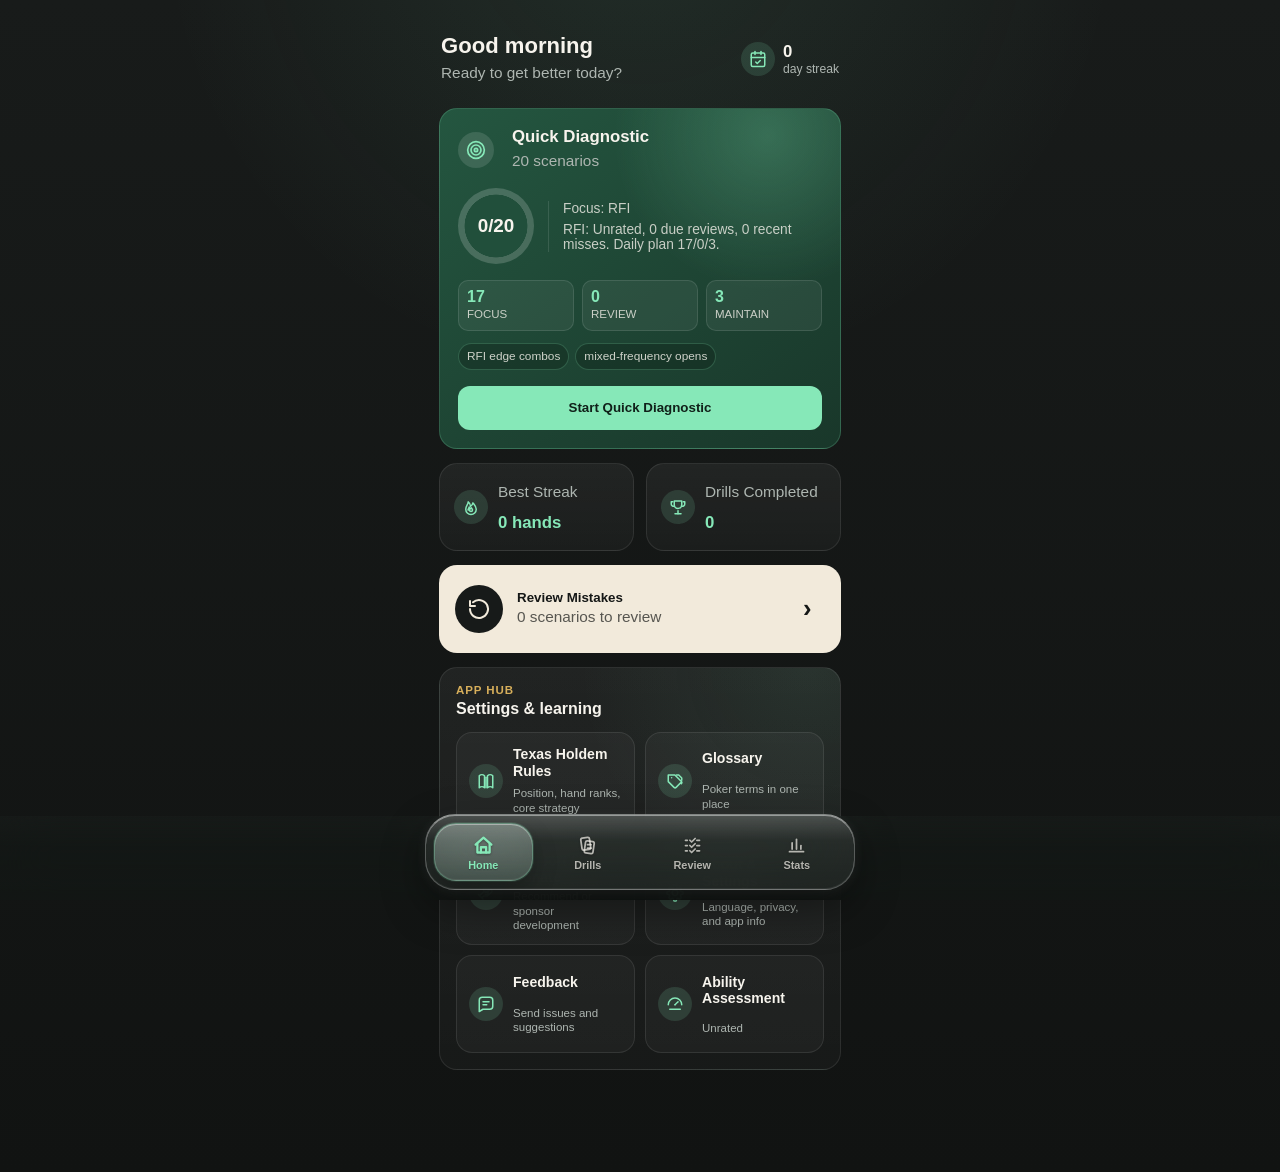
==== commit 415483a9: "Add files via upload" ====
--- a/index.html
+++ b/index.html
@@ -9,8 +9,8 @@
     <meta name="apple-mobile-web-app-capable" content="yes">
     <meta name="apple-mobile-web-app-status-bar-style" content="black-translucent">
     <meta name="apple-mobile-web-app-title" content="SpotSense">
-    <link rel="apple-touch-icon" sizes="180x180" href="app-icon-180.png">
-    <link rel="icon" type="image/png" sizes="192x192" href="app-icon-192.png">
+    <link rel="apple-touch-icon" href="logo-pure.png">
+    <link rel="icon" href="logo-pure.png">
     <link rel="manifest" href="manifest.json">
     <title>SpotSense - Free Forever, Full-Featured Poker Trainer</title>
     <meta name="description"
@@ -34,14 +34,58 @@
     <!-- ===================== SPLASH SCREEN ===================== -->
     <div id="splash-screen" class="splash-screen">
         <div class="splash-logo" aria-label="SpotSense">
-            <img class="brand-logo-img splash-brand-logo" src="logo-ui.png" alt="SpotSense logo">
+            <img class="brand-logo-img splash-brand-logo" src="logo-transparent.png" alt="SpotSense logo">
         </div>
     </div>
-
-    <div class="app-container">
-        <h1 class="sr-only" data-i18n="appTitle">SpotSense Poker Trainer</h1>
-        <!-- Header / Stats -->
+
+    <div class="app-container">
+        <!-- Header / Stats -->
         <header id="app-header" class="header glassmorphism">
+            <div class="header-row-top">
+                <div class="header-top-left">
+                    <div class="header-logo-mark" title="SpotSense Poker Trainer" role="img"
+                        aria-label="SpotSense Poker Trainer">
+                        <img class="brand-logo-img header-brand-logo" src="logo-transparent.png" alt="">
+                    </div>
+                </div>
+                <div class="header-top-center">
+                    <nav id="top-level-tabs" class="top-level-tabs" aria-label="Training sections">
+                        <button id="tab-plan" class="top-level-tab" type="button" onclick="setActiveTab('plan')"
+                            data-app-tab="plan" data-i18n="appTabPlan">Home</button>
+                        <button id="tab-practice" class="top-level-tab active" type="button"
+                            onclick="setActiveTab('practice')" data-app-tab="practice"
+                            data-i18n="appTabPractice">Drills</button>
+                        <button id="tab-review" class="top-level-tab" type="button" onclick="setActiveTab('review')"
+                            data-app-tab="review" data-i18n="appTabReview">Review</button>
+                        <button id="tab-progress" class="top-level-tab" type="button"
+                            onclick="setActiveTab('progress')" data-app-tab="progress"
+                            data-i18n="appTabProgress">Stats</button>
+                    </nav>
+                </div>
+                <div class="header-top-right">
+                    <button class="btn-icon" onclick="toggleInfoModal()" title="Poker Rules &amp; Info"
+                        aria-label="Poker Rules and Info">
+                        <svg width="20" height="20" viewBox="0 0 24 24" fill="none" stroke="currentColor"
+                            stroke-width="2" stroke-linecap="round" stroke-linejoin="round">
+                            <circle cx="12" cy="12" r="10" />
+                            <line x1="12" y1="16" x2="12" y2="12" />
+                            <line x1="12" y1="8" x2="12.01" y2="8" />
+                        </svg>
+                    </button>
+                    <div class="language-picker">
+                        <select id="language-select" class="language-select" onchange="setLanguage(this.value)"
+                            aria-label="Language">
+                            <option value="en">EN</option>
+                            <option value="zh-TW">TW</option>
+                            <option value="zh-CN">CN</option>
+                            <option value="ja">JA</option>
+                            <option value="ko">KO</option>
+                            <option value="es">ES</option>
+                        </select>
+                    </div>
+                </div>
+            </div>
+
             <div class="header-row-bottom">
                 <div id="header-mode-control" class="header-mode-control">
                     <select id="mode-selector" class="mode-select" onchange="changeMode(this.value)"
@@ -757,19 +801,6 @@
                             <h4 data-i18n="supportPrivacyPolicyTitle">Privacy Policy</h4>
                             <p data-i18n="supportPrivacyBody">Progress, drills, ranges, and assessment data are stored locally in this browser.</p>
                         </div>
-                        <div class="support-copy-block trust-settings-panel">
-                            <h4 data-i18n="backupSettingsTitle">Backup & Data</h4>
-                            <p data-i18n="backupSettingsBody">Export or import a complete local backup including settings, ranges, drills, review queue, and training events.</p>
-                            <div class="support-actions">
-                                <button class="btn-range-action" type="button" onclick="exportBackup()"
-                                    data-i18n="backupExportCta">Export Backup</button>
-                                <button class="btn-range-action btn-range-clear" type="button"
-                                    onclick="document.getElementById('backup-import-input').click()"
-                                    data-i18n="backupImportCta">Import Backup</button>
-                                <input id="backup-import-input" class="hidden" type="file" accept="application/json,.json"
-                                onchange="importBackupFromFile(this.files && this.files[0])">
-                            </div>
-                        </div>
                     </section>
                 </div>
             </div>
@@ -968,9 +999,9 @@
 
     <div id="toast-container"></div>
 
-    <script src="ad-config.js" defer></script>
-    <script src="i18n.js" defer></script>
-    <script src="script.js" defer></script>
+    <script src="ad-config.js"></script>
+    <script src="i18n.js"></script>
+    <script src="script.js"></script>
     <script>
         (function () {
             var splash = document.getElementById('splash-screen');
--- a/style.css
+++ b/style.css
@@ -1 +1,8689 @@
-:root{--bg-color: #0b1121;--table-color: #1a4d2e;--table-felt-light: #225e39;--table-felt-dark: #1a4d2e;--table-border: #b7791f;--glass-bg: rgba(255, 255, 255, .075);--glass-border: rgba(255, 255, 255, .16);--text-primary: #ffffff;--text-secondary: #a0aec0;--color-fold: #e53e3e;--color-call: #3182ce;--color-raise: #38a169;--font-primary: -apple-system, BlinkMacSystemFont, "SF Pro Display", "Segoe UI", Roboto, Helvetica, Arial, sans-serif, "Apple Color Emoji", "Segoe UI Emoji", "Segoe UI Symbol";--ios-blur: blur(24px) saturate(150%);--glassbreak-filter: blur(28px) saturate(180%) contrast(1.02);--glassbreak-bg: linear-gradient(145deg, rgba(255, 255, 255, .16), rgba(255, 255, 255, .075) 44%, rgba(255, 255, 255, .045));--glassbreak-bg-strong: linear-gradient(145deg, rgba(21, 31, 48, .78), rgba(9, 14, 27, .64));--glassbreak-border: rgba(255, 255, 255, .24);--glassbreak-edge: rgba(255, 255, 255, .48);--glassbreak-overlay: radial-gradient(circle at 50% -10%, rgba(255, 255, 255, .16), rgba(255, 255, 255, 0) 32%), rgba(2, 6, 23, .58);--glassbreak-shadow: 0 26px 70px rgba(0, 0, 0, .46), inset 0 1px 0 rgba(255, 255, 255, .22), inset 0 -1px 0 rgba(255, 255, 255, .06);--glassbreak-radius: 28px;--glassbreak-radius-sm: 18px}*{box-sizing:border-box;margin:0;padding:0}body{background:radial-gradient(circle at center,#1a202c 0%,var(--bg-color) 100%);color:var(--text-primary);font-family:var(--font-primary);min-height:100vh;min-height:-webkit-fill-available;min-height:100dvh;overflow-x:hidden;overflow-y:auto;display:flex;justify-content:center;align-items:flex-start;transition:background .5s ease}body.theme-rfi{--table-felt-light: #225e39;--table-felt-dark: #1a4d2e;--table-border: #b7791f;--bg-color: #0b1121}body.theme-defend{--table-felt-light: #2c5282;--table-felt-dark: #1a365d;--table-border: #4299e1;--bg-color: #091324}body.theme-pushfold{--table-felt-light: #742a2a;--table-felt-dark: #4a1a1a;--table-border: #f56565;--bg-color: #210b0b}body.theme-custom{--table-felt-light: #4c51bf;--table-felt-dark: #2d3748;--table-border: #667eea;--bg-color: #0f172a}body.theme-review{--table-felt-light: #744210;--table-felt-dark: #3d2a0a;--table-border: #d69e2e;--bg-color: #14110a}body.theme-allstreet{--table-felt-light: #245e54;--table-felt-dark: #183f4a;--table-border: #d6a84a;--bg-color: #07151c}body.is-first-run{align-items:flex-start}body.is-first-run #app-header,body.is-first-run #practice-panel,body.is-first-run #plan-panel,body.is-first-run #progress-panel{filter:blur(2px) saturate(.78);opacity:.62;pointer-events:none}@keyframes splashFadeOut{0%{opacity:1}to{opacity:0;pointer-events:none}}.splash-screen{position:fixed;inset:0;z-index:9999;background:#0b1121;display:flex;align-items:center;justify-content:center;animation:splashFadeOut .35s ease-in 1.25s forwards}.splash-screen.done{display:none}.splash-logo{display:flex;flex-direction:column;align-items:center;gap:14px}.header-logo-mark{font-size:1.5rem;line-height:1;background:linear-gradient(135deg,#63b3ed,#9f7aea);-webkit-background-clip:text;background-clip:text;-webkit-text-fill-color:transparent;filter:drop-shadow(0 0 6px rgba(99,179,237,.4));cursor:default;user-select:none;transition:filter .2s ease}.header-logo-mark:hover{filter:drop-shadow(0 0 12px rgba(99,179,237,.7))}.app-container{width:100%;max-width:min(100%,clamp(320px,72vw,1100px));min-height:100vh;min-height:-webkit-fill-available;min-height:100dvh;padding:8px 12px 20px;display:flex;flex-direction:column;gap:8px;animation:appFadeIn .35s ease-out forwards}.glassmorphism{position:relative;background:var(--glassbreak-bg);backdrop-filter:var(--glassbreak-filter);-webkit-backdrop-filter:var(--glassbreak-filter);border:1px solid var(--glassbreak-border);border-top-color:var(--glassbreak-edge);border-radius:24px;box-shadow:var(--glassbreak-shadow)}.glassmorphism:before{content:none}.glassmorphism>*{position:relative}.header{display:flex;flex-direction:column;padding:10px 16px;padding-top:max(10px,env(safe-area-inset-top,10px));padding-left:max(16px,env(safe-area-inset-left,16px));padding-right:max(16px,env(safe-area-inset-right,16px));gap:12px;border:none;box-shadow:none}.header-row-top{display:flex;justify-content:space-between;align-items:center;width:100%}.header-top-left{flex:1;display:flex;align-items:center;justify-content:flex-start}.header-top-center{flex:2;display:flex;justify-content:center;align-items:center;min-width:0}.header-top-right{flex:0 0 auto;display:flex;align-items:center;justify-content:flex-end;gap:6px}.header-row-bottom{display:flex;justify-content:center;align-items:center;width:100%;gap:8px;flex-wrap:wrap;padding:4px 0}.header-mode-control{flex:0 1 280px;min-width:180px;display:flex;justify-content:center}.header-mode-control .mode-select{max-width:280px}.header-tools{display:flex;gap:6px;align-items:center}.header h1{font-size:1.1rem;font-weight:700;background:linear-gradient(90deg,#63b3ed,#9f7aea);-webkit-background-clip:text;background-clip:text;-webkit-text-fill-color:transparent;white-space:nowrap}.btn-icon{background:var(--glassbreak-bg);border:1px solid var(--glassbreak-border);border-top-color:var(--glassbreak-edge);color:var(--text-primary);padding:7px;border-radius:8px;cursor:pointer;display:flex;align-items:center;justify-content:center;transition:all .2s;flex-shrink:0;min-width:44px;min-height:44px;touch-action:manipulation}.btn-icon:hover{background:#ffffff26}.language-picker{display:flex;align-items:center;min-width:0}.language-select{min-height:44px;width:64px;max-width:64px;background:var(--glassbreak-bg);border:1px solid var(--glassbreak-border);border-top-color:var(--glassbreak-edge);border-radius:8px;color:var(--text-primary);font-family:var(--font-primary);font-size:.76rem;font-weight:700;padding:0 6px;text-align:center;text-align-last:center;cursor:pointer}.language-select option{background:var(--bg-color);color:var(--text-primary)}.language-select:focus-visible{outline:2px solid rgba(99,179,237,.9);outline-offset:2px}.mode-select{background:var(--glassbreak-bg);border:1px solid var(--glassbreak-border);border-top-color:var(--glassbreak-edge);color:var(--text-primary);padding:8px 12px;border-radius:12px;font-size:.85rem;font-family:var(--font-primary);cursor:pointer;width:100%;max-width:280px;min-width:160px;-webkit-appearance:none;appearance:none;text-align:center}.mode-select option{background:var(--bg-color);color:var(--text-primary)}.mode-select:focus-visible{outline:2px solid rgba(99,179,237,.9);outline-offset:2px}.hud-stats{display:flex;gap:6px;justify-content:center;align-items:center}.stat-box.pill{display:flex;align-items:center;gap:6px;border:1px solid var(--glassbreak-border);border-top-color:var(--glassbreak-edge);padding:4px 10px;border-radius:14px;background:var(--glassbreak-bg);transition:all .3s cubic-bezier(.2,.8,.2,1);flex-shrink:0}.stat-box.pill:hover{background:#ffffff14;border-color:#fff3;transform:translateY(-1px)}.stat-icon{font-size:1.1rem;opacity:.9}.stat-info{display:flex;flex-direction:column}.stat-box .label{font-size:.6rem;color:var(--text-secondary);text-transform:uppercase;letter-spacing:.8px;font-weight:500}.stat-box .value{font-size:1.1rem;font-weight:700;line-height:1.1;color:var(--text-primary)}.pulse-blue,.pulse-orange,.pulse-green,.pulse-teal{filter:drop-shadow(0 0 2px rgba(255,255,255,.1))}.stack-selector{display:flex;align-items:center;gap:10px;padding:8px 16px;flex-wrap:wrap}.stack-label{font-size:.85rem;color:var(--text-secondary);font-weight:600;white-space:nowrap}.stack-btns{display:flex;gap:6px;flex-wrap:wrap}.stack-btns{display:flex;flex-wrap:wrap;justify-content:center;gap:8px}.stack-btn{padding:5px 12px;border-radius:12px;border:1px solid rgba(255,255,255,.15);background:#ffffff14;color:var(--text-secondary);font-size:.82rem;font-family:var(--font-primary);font-weight:600;cursor:pointer;transition:all .3s cubic-bezier(.2,.8,.2,1);touch-action:manipulation}.stack-btn:hover{background:#ffffff26;color:var(--text-primary);transform:scale(1.05)}.stack-btn:active{transform:scale(.92)}.stack-btn.active{background:var(--color-raise);border-color:var(--color-raise);color:#fff;box-shadow:0 0 10px #38a16966}.personalized-dashboard{display:flex;flex-direction:column;gap:12px;padding:14px 16px;border-radius:18px}.personalized-main{display:grid;grid-template-columns:minmax(0,1fr) auto;gap:14px;align-items:center}.panel-kicker{display:block;color:#f6ad55;font-size:.72rem;font-weight:700;text-transform:uppercase;letter-spacing:.08em;margin-bottom:3px}.personalized-dashboard h2{font-size:clamp(1rem,2vw,1.35rem);line-height:1.15;margin:0 0 4px;color:var(--text-primary)}.personalized-dashboard p{color:var(--text-secondary);font-size:.84rem;line-height:1.45;margin:0}.personalized-actions{display:flex;gap:8px;flex-wrap:wrap;justify-content:flex-end}.personalized-metrics,.session-summary-grid,.assessment-profile-grid{display:grid;grid-template-columns:repeat(4,minmax(0,1fr));gap:8px}.personalized-metrics div,.session-summary-grid div,.assessment-profile-grid div{min-width:0;padding:9px 10px;border:1px solid var(--glass-border);border-radius:8px;background:#ffffff0d}.personalized-metrics span,.session-summary-grid span,.assessment-profile-grid span{display:block;color:var(--text-secondary);font-size:.68rem;font-weight:700;text-transform:uppercase;letter-spacing:.04em}.personalized-metrics strong,.session-summary-grid strong,.assessment-profile-grid strong{display:block;color:var(--text-primary);font-size:.95rem;margin-top:2px;overflow-wrap:anywhere}.session-plan-note{display:grid;gap:6px;margin:12px 0;padding:10px 12px;border:1px solid var(--glass-border);border-radius:10px;background:#ffffff0b}.session-plan-note strong,.session-plan-note em{color:var(--text-primary);font-style:normal}.session-plan-note span{color:var(--text-secondary);font-size:.84rem;line-height:1.45;overflow-wrap:anywhere}.btn-range-action:disabled{opacity:.45;cursor:not-allowed;transform:none}.top-level-tabs{display:inline-flex;align-items:center;gap:4px;padding:4px;border:1px solid var(--glass-border);border-radius:8px;background:#ffffff0d}.top-level-tab{min-height:40px;padding:0 12px;border:0;border-radius:6px;background:transparent;color:var(--text-secondary);font-family:var(--font-primary);font-size:.82rem;font-weight:700;cursor:pointer}.top-level-tab.active{background:#38a16938;color:var(--text-primary)}.top-level-tab:focus-visible{outline:2px solid var(--color-call);outline-offset:2px}.practice-panel{display:flex;flex-direction:column;gap:10px}.first-run-flow h2,.progress-dashboard h2{margin:0;font-size:1rem;line-height:1.2}.plan-panel,.progress-panel{display:flex;flex-direction:column;gap:12px}.progress-dashboard{display:flex;flex-direction:column;gap:14px;padding:18px;border-radius:8px}.first-run-flow{position:fixed;inset:0;z-index:1500;display:flex;align-items:center;justify-content:center;padding:18px;background:var(--glassbreak-overlay);backdrop-filter:blur(18px) saturate(130%);-webkit-backdrop-filter:blur(18px) saturate(130%)}.first-run-window{width:100%;max-width:720px;max-height:calc(100dvh - 36px);overflow:auto;display:flex;flex-direction:column;align-items:center;gap:14px;padding:18px;position:relative;isolation:isolate;text-align:center;border:1px solid var(--glassbreak-border);border-top-color:var(--glassbreak-edge);border-radius:var(--glassbreak-radius);background:var(--glassbreak-bg-strong);backdrop-filter:var(--glassbreak-filter);-webkit-backdrop-filter:var(--glassbreak-filter);box-shadow:var(--glassbreak-shadow)}.first-run-window:before{content:none}.first-run-window>*{position:relative;z-index:1;width:100%}.first-run-window-header{display:flex;align-items:center;justify-content:center;gap:12px;min-width:0;text-align:center}.first-run-window-header>div{min-width:0}.first-run-flow p{color:var(--text-secondary);line-height:1.5;max-width:min(560px,100%);margin:0 auto;overflow-wrap:anywhere}.assessment-form-grid{display:grid;grid-template-columns:repeat(2,minmax(0,1fr));gap:10px;width:min(100%,560px);margin:0 auto}.assessment-form-grid label{display:flex;flex-direction:column;align-items:center;gap:6px;text-align:center}.assessment-form-grid label span{color:var(--text-secondary);font-size:.74rem;font-weight:700;text-transform:uppercase;letter-spacing:.04em}.assessment-form-grid .mode-select{width:100%;text-align:center;text-align-last:center}.first-run-window .drill-form-actions{justify-content:center}.progress-dashboard h3{margin:4px 0 0;font-size:.95rem}.progress-dashboard ul{margin:0;padding-left:18px;color:var(--text-secondary)}.review-summary-grid{display:grid;grid-template-columns:repeat(3,minmax(0,1fr));gap:8px}.review-insight{min-width:0;padding:10px;border:1px solid var(--glass-border);border-radius:8px;background:#ffffff0d}.review-insight span,.review-table th{color:var(--text-secondary);font-size:.68rem;font-weight:700;text-transform:uppercase;letter-spacing:.04em}.review-insight strong{display:block;margin-top:4px;color:var(--text-primary);font-size:1rem;line-height:1.25;overflow-wrap:anywhere}.review-insight p{margin:4px 0 0;color:var(--text-secondary);font-size:.78rem;line-height:1.35;overflow-wrap:anywhere}.review-mistake-list{display:grid;grid-template-columns:repeat(3,minmax(0,1fr));gap:8px;padding:0;margin:0;list-style:none}.review-mistake-list li{min-width:0;padding:9px 10px;border:1px solid var(--glass-border);border-radius:8px;background:#ffffff0a;color:var(--text-secondary);font-size:.8rem;line-height:1.35;overflow-wrap:anywhere}.review-mistake-list strong{display:block;color:var(--text-primary);font-size:.9rem;margin-bottom:2px}.review-breakdown-grid{display:grid;grid-template-columns:repeat(3,minmax(0,1fr));gap:12px}.review-breakdown{min-width:0;display:flex;flex-direction:column;gap:8px}.review-table{width:100%;border-collapse:collapse;table-layout:fixed;color:var(--text-primary);font-size:.78rem}.review-table th,.review-table td{padding:7px 4px;border-bottom:1px solid rgba(255,255,255,.1);text-align:left;vertical-align:middle;overflow-wrap:anywhere}.review-table th:last-child,.review-table td:last-child{text-align:right}.review-empty{margin:0;color:var(--text-secondary);font-size:.82rem}.main-layout{display:flex;gap:clamp(10px,1.6vw,16px);flex:1;min-width:0}.game-area{position:relative;display:flex;flex-direction:column;gap:10px;flex:2;justify-content:center;min-width:0}.strategy-coach{flex:1;min-width:240px;max-width:clamp(280px,30vw,360px);display:flex;flex-direction:column;padding:16px;overflow-y:auto;overflow-x:hidden;gap:12px}.strategy-coach h2{font-size:1.1rem;display:flex;justify-content:space-between;align-items:center;border-bottom:1px solid var(--glass-border);padding-bottom:10px}#coach-badge{font-size:.75rem;padding:3px 7px;border-radius:4px;background:var(--color-call);color:#fff}.coach-content{font-size:.88rem;line-height:1.5;color:var(--text-secondary);flex:1;min-width:0;overflow-wrap:anywhere}.coach-content h3{color:var(--text-primary);margin:0;font-size:.98rem}.coach-content ul{list-style-position:inside;margin-bottom:10px}.coach-content li{margin-bottom:5px}.coach-content kbd{background:#ffffff1a;padding:1px 5px;border-radius:4px;font-size:.8rem;border:1px solid var(--glass-border)}.coach-framework{display:flex;flex-direction:column;gap:10px}.coach-summary{margin:0}.coach-section{border-left:2px solid rgba(99,179,237,.75);padding-left:10px}.coach-section-title{margin:0 0 6px;color:var(--text-primary);font-size:.8rem;font-weight:800}.coach-warning{border-left-color:#f6ad55d9}.coach-content .coach-process,.coach-content .coach-checklist{list-style-position:outside;margin:0;padding-left:18px}.coach-content .coach-process li,.coach-content .coach-checklist li{margin-bottom:6px;padding-left:2px}.coach-content strong{color:var(--text-primary)}.coach-micro-goal{margin:0;border:1px solid rgba(99,179,237,.35);border-radius:8px;padding:8px 10px;background:#3182ce1f;color:var(--text-primary);overflow-wrap:anywhere}.hand-history-section{border-top:1px solid var(--glass-border);padding-top:10px}.hand-history-header{display:flex;justify-content:space-between;align-items:center;cursor:pointer;font-size:.85rem;font-weight:600;color:var(--text-secondary);padding:4px 0;user-select:none}.hand-history-header:hover{color:var(--text-primary)}.history-toggle-icon{transition:transform .2s}.hand-history-section.expanded .history-toggle-icon{transform:rotate(180deg)}.hand-history-list{display:none;max-height:200px;overflow-y:auto;margin-top:6px}.hand-history-section.expanded .hand-history-list{display:block}.history-item{display:flex;align-items:center;gap:6px;padding:4px 6px;font-size:.78rem;border-radius:6px;margin-bottom:3px;color:var(--text-secondary);flex-wrap:wrap}.history-item.correct{background:#38a1691a}.history-item.incorrect{background:#e53e3e1a}.history-item strong{color:var(--text-primary)}.history-action{margin-left:auto;font-size:.72rem;color:var(--text-secondary)}.history-action em{color:#63b3ed;font-style:normal}.history-empty{font-size:.8rem;color:var(--text-secondary);padding:6px 0}.scenario-panel{padding:12px 16px;text-align:center;position:relative;flex-shrink:0}.scenario-panel h2{font-size:.82rem;color:var(--text-secondary);margin-bottom:5px}.scenario-panel p{display:flex;flex-wrap:wrap;justify-content:center;gap:6px;font-size:.9rem;font-weight:700;padding-right:0;overflow-wrap:anywhere}.scenario-panel.has-position-badge p{padding-right:70px}.scenario-tag{min-height:30px;display:inline-flex;align-items:center;justify-content:center;padding:5px 10px;border:1px solid rgba(99,179,237,.28);border-radius:999px;background:#3182ce24;color:#90cdf4;line-height:1.2;white-space:nowrap}.scenario-panel p.scenario-allstreet-summary{display:grid;justify-items:center;gap:8px;font-weight:600;line-height:1.45}.scenario-tag-row{display:flex;flex-wrap:wrap;justify-content:center;gap:6px;min-width:0}.scenario-tag-primary{min-height:34px;padding:6px 12px;font-size:.95rem;color:#b9e6ff;border-color:#63b3ed6b;background:#3182ce33}.scenario-copy{display:block;max-width:720px;color:var(--text-secondary);font-size:.84rem;font-weight:600;overflow-wrap:anywhere}.position-badge{position:absolute;top:12px;right:14px;background:#ffffff1a;padding:3px 10px;border-radius:20px;font-weight:600;font-size:.8rem;color:#63b3ed;border:1px solid rgba(99,179,237,.3);white-space:nowrap}.postflop-control-panel{width:100%;padding:12px;display:grid;gap:10px}.postflop-control-panel.hidden{display:none}.postflop-panel-main{display:flex;align-items:flex-start;justify-content:space-between;gap:12px}.postflop-panel-main strong{display:block;margin-top:2px;font-size:.98rem;line-height:1.25}.postflop-source{max-width:42%;color:var(--text-secondary);font-size:.78rem;line-height:1.35;text-align:right}.postflop-metrics,.postflop-tags,.postflop-sizings{display:flex;flex-wrap:wrap;gap:6px}.postflop-metrics span,.postflop-tags span,.postflop-sizings span{min-height:28px;display:inline-flex;align-items:center;border:1px solid var(--glass-border);border-radius:999px;padding:4px 9px;background:#ffffff14;color:var(--text-secondary);font-size:.78rem;line-height:1.2}.postflop-sizings span{color:var(--text-primary)}.custom-range-selector-wrap{margin-top:8px;display:flex;justify-content:center;gap:10px;align-items:center}.table{width:100%;flex-grow:1;min-height:140px;display:flex;justify-content:center;align-items:center;perspective:1000px}.table-surface{width:90%;aspect-ratio:auto;min-height:clamp(280px,36vw,360px);height:auto;max-height:none;background:var(--table-felt-dark);background:radial-gradient(circle at 50% 50%,var(--table-felt-light) 0%,var(--table-felt-dark) 100%);border-radius:200px;border:12px solid var(--table-border);padding:14px 18px;box-shadow:inset 0 0 60px #000000b3,0 20px 60px #0009,0 0 20px #ffffff0d;display:flex;flex-direction:column;gap:10px;justify-content:center;align-items:center;position:relative;transform:rotateX(20deg);transition:all .5s ease}.table-context-overlay{position:absolute;inset:16px 22px;z-index:4;pointer-events:none;transform:rotateX(-20deg)}.table-seat-row{position:relative;width:100%;height:100%;min-width:0}.table-info-row{display:flex;flex-wrap:wrap;align-items:center;justify-content:center;gap:6px;min-width:0}.table-info-row,.table-context-tags{align-self:stretch}.table-seat-chip,.table-info-chip{min-height:28px;display:inline-flex;align-items:center;justify-content:center;gap:4px;padding:5px 9px;border:1px solid rgba(255,255,255,.18);border-radius:999px;background:#080d1899;color:var(--text-primary);font-size:clamp(.62rem,1.5vw,.78rem);font-weight:800;line-height:1;white-space:nowrap;max-width:100%;overflow:hidden;text-overflow:ellipsis;backdrop-filter:blur(10px);-webkit-backdrop-filter:blur(10px)}.table-seat-chip{position:absolute;max-width:min(44%,132px);font-size:clamp(.68rem,1.8vw,.84rem)}.table-seat-chip.is-hero{left:0;bottom:8%;border-color:#63b3ed8c;color:#90cdf4}.table-seat-chip.is-villain{right:0;top:8%;color:#fbd38d}.table-info-chip{color:#ffffffdb;font-weight:700}.table-info-chip.is-size{border-color:#38a1696b;background:#225e398f;color:#c6f6d5}.table-surface:before{content:"";position:absolute;inset:0;opacity:.15;background-image:url("data:image/svg+xml,%3Csvg viewBox='0 0 200 200' xmlns='http://www.w3.org/2000/svg'%3E%3Cfilter id='noiseFilter'%3E%3CfeTurbulence type='fractalNoise' baseFrequency='0.65' numOctaves='3' stitchTiles='stitch'/%3E%3C/filter%3E%3Crect width='100%25' height='100%25' filter='url(%23noiseFilter)'/%3E%3C/svg%3E");border-radius:inherit;pointer-events:none}.cards-container{display:flex;gap:12px;transform:rotateX(-20deg);position:relative;z-index:3}.board-cards{display:flex;gap:8px;min-height:clamp(54px,9vw,72px);transform:rotateX(-20deg);position:relative;z-index:3}.board-cards.hidden{display:none}.board-cards .card{width:clamp(36px,7vw,52px);height:clamp(54px,10vw,78px);border-radius:9px;font-size:clamp(.95rem,2.3vw,1.35rem)}.board-cards .card .suit{font-size:clamp(1.1rem,2.8vw,1.55rem)}.all-street-chart-summary{display:grid;gap:10px;color:var(--text-secondary);line-height:1.5}.all-street-chart-summary strong{color:var(--text-primary)}.card{width:clamp(50px,10vw,80px);height:clamp(75px,15vw,120px);background:#fff;border-radius:12px;box-shadow:0 8px 24px #00000040;display:flex;flex-direction:column;justify-content:center;align-items:center;font-size:clamp(1.2rem,3.5vw,2rem);font-weight:700;color:#1a202c;position:relative;transition:transform .4s cubic-bezier(.2,.8,.2,1);flex-shrink:0;animation:cardDeal .4s cubic-bezier(.175,.885,.32,1.275) forwards}@keyframes cardDeal{0%{transform:translateY(20px) scale(.8);opacity:0}to{transform:translateY(0) scale(1);opacity:1}}.card:hover{transform:translateY(-8px)}.card.empty{background:repeating-linear-gradient(45deg,#2d3748,#2d3748 10px,#4a5568 10px 20px);border:2px solid #fff}.card .suit{font-size:clamp(1.5rem,4vw,2.5rem)}.card.red{color:#e53e3e}.card.black{color:#1a202c}.controls{display:flex;justify-content:center;gap:10px;padding:12px;width:100%;min-width:0}.btn{flex:1;min-width:0;max-width:160px;padding:14px 0;border:none;border-radius:100px;font-size:1.05rem;font-weight:700;color:#fff;cursor:pointer;transition:all .3s cubic-bezier(.2,.8,.2,1);text-transform:uppercase;letter-spacing:1px;touch-action:manipulation;min-height:48px;box-shadow:0 4px 14px #0003}.btn:active{transform:scale(.92)}.btn-fold{background:var(--color-fold)}.btn-fold:hover{background:#c53030;box-shadow:0 0 15px #e53e3e80}.btn-call{background:var(--color-call)}.btn-call:hover{background:#2b6cb0;box-shadow:0 0 15px #3182ce80}.btn-raise{background:var(--color-raise)}.btn-raise:hover{background:#2f855a;box-shadow:0 0 15px #38a16980}.controls.is-answer-locked{opacity:0;visibility:hidden;pointer-events:none}.kbd-hint{text-align:center;font-size:.72rem;color:#ffffff40;letter-spacing:1px;margin-top:-4px;user-select:none}.hidden{display:none!important}.feedback{position:absolute;top:50%;left:50%;transform:translate(-50%,-55%) scale(.9);isolation:isolate;background:var(--glassbreak-bg-strong);backdrop-filter:var(--glassbreak-filter);-webkit-backdrop-filter:var(--glassbreak-filter);border:1px solid var(--glassbreak-border);border-top-color:var(--glassbreak-edge);padding:35px 30px;border-radius:var(--glassbreak-radius);text-align:center;z-index:220;width:min(90%,calc(100vw - 32px));max-width:420px;box-shadow:var(--glassbreak-shadow);transition:all .4s cubic-bezier(.34,1.56,.64,1);opacity:0;visibility:hidden;pointer-events:none}.feedback:before{content:none}.feedback>*{position:relative;z-index:1}.feedback:not(.hidden){opacity:1;visibility:visible;transform:translate(-50%,-50%) scale(1);pointer-events:auto}.feedback-icon{font-size:3.5rem;margin-bottom:15px;display:block;line-height:1}.feedback h3{font-size:2.2rem;font-weight:800;margin-bottom:12px;text-transform:uppercase;letter-spacing:-1px;line-height:1}.feedback.success{border-top:4px solid rgba(52,211,153,.78);box-shadow:var(--glassbreak-shadow),0 0 30px #10b9812e}.feedback.success h3{background:linear-gradient(to right,#34d399,#10b981);-webkit-background-clip:text;background-clip:text;-webkit-text-fill-color:transparent}.feedback.error{border-top:4px solid rgba(248,113,113,.82);box-shadow:var(--glassbreak-shadow),0 0 30px #ef44442e}.feedback.error h3{background:linear-gradient(to right,#f87171,#ef4444);-webkit-background-clip:text;background-clip:text;-webkit-text-fill-color:transparent}.feedback p{color:var(--text-secondary);font-size:1.15rem;line-height:1.5;margin-bottom:25px}.btn-next{width:100%;max-width:none;margin:0 auto;background:#4a5568;color:#fff;border:none;border-radius:12px;padding:16px 0;font-weight:700;font-size:1.1rem;cursor:pointer;transition:all .2s;display:flex;align-items:center;justify-content:center;gap:12px}.success .btn-next{background:linear-gradient(135deg,#48bb78,#38a169);box-shadow:0 8px 20px #38a16933}.error .btn-next{background:linear-gradient(135deg,#f56565,#e53e3e);box-shadow:0 8px 20px #e53e3e33}.btn-next:hover{transform:translateY(-2px);filter:brightness(1.1)}.success .btn-next:hover{box-shadow:0 12px 25px #38a16959}.error .btn-next:hover{box-shadow:0 12px 25px #e53e3e59}.btn-hint{background:#ffffff26;border:1px solid rgba(255,255,255,.2);color:#fff;padding:1px 6px;border-radius:4px;font-size:.58rem;font-weight:800;letter-spacing:.5px;text-transform:uppercase}@keyframes appFadeIn{0%{opacity:0}to{opacity:1}}@keyframes modalGlassIn{0%{opacity:0;transform:scale(.98)}to{opacity:1;transform:none}}@keyframes slideIn{0%{opacity:0;transform:translateY(30px) scale(.95)}to{opacity:1;transform:none}}@keyframes toastSlide{0%{opacity:0;transform:translateY(-40px) scale(.9)}10%{opacity:1;transform:translateY(0) scale(1.05)}15%{transform:translateY(0) scale(1)}90%{opacity:1;transform:translateY(0) scale(1)}to{opacity:0;transform:translateY(-20px) scale(.95)}}.modal{position:fixed;inset:0;width:100%;min-height:100vh;min-height:100dvh;background:var(--glassbreak-overlay);backdrop-filter:blur(18px) saturate(130%);-webkit-backdrop-filter:blur(18px) saturate(130%);display:flex;justify-content:center;align-items:center;z-index:1800;transition:opacity .3s cubic-bezier(.2,.8,.2,1),visibility .3s;padding:max(16px,env(safe-area-inset-top,16px)) max(16px,env(safe-area-inset-right,16px)) max(16px,env(safe-area-inset-bottom,16px)) max(16px,env(safe-area-inset-left,16px));overflow:hidden}.modal.hidden{opacity:0;visibility:hidden;pointer-events:none}.modal:not(.hidden) .modal-content{animation:modalGlassIn .32s cubic-bezier(.2,.8,.2,1) forwards}.modal-content{--modal-padding: 18px;background:var(--glassbreak-bg-strong);width:100%;max-width:min(520px,calc(100vw - 32px));padding:0;border-radius:var(--glassbreak-radius);display:flex;flex-direction:column;gap:0;max-height:min(90vh,calc(100dvh - 32px));overflow:hidden;overscroll-behavior:contain;scrollbar-gutter:stable;border-top-color:var(--glassbreak-edge)}.modal-large{max-width:min(640px,calc(100vw - 32px))}#drill-manager-modal .modal-content{width:min(100%,calc(100vw - 12px));max-width:min(480px,calc(100vw - 12px))}#drill-manager-modal .modal-body{overflow-x:hidden}.modal-body{flex:1 1 auto;min-height:0;overflow-y:auto;overscroll-behavior:contain;scrollbar-gutter:stable;padding:0 var(--modal-padding) var(--modal-padding);line-height:1.6}.modal-body h3{color:#63b3ed;margin-top:14px;margin-bottom:5px;font-size:1rem}.modal-body p{font-size:.9rem;color:var(--text-secondary);margin-bottom:10px}.modal-body ul{list-style-position:inside;margin-bottom:12px;font-size:.9rem;color:var(--text-secondary)}.modal-body li{margin-bottom:6px}.modal-body strong{color:var(--text-primary)}.rankings-list{list-style-type:decimal}.modal-header{flex:0 0 auto;display:flex;justify-content:space-between;align-items:center;gap:12px;border-bottom:1px solid var(--glassbreak-border);padding:16px 18px;position:relative;top:auto;background:linear-gradient(180deg,#1e293bfa,#0f172af5);z-index:50;border-radius:calc(var(--glassbreak-radius) - 2px) calc(var(--glassbreak-radius) - 2px) 0 0;box-shadow:0 12px 28px #0000003d,inset 0 1px #ffffff29}.modal-header h2{font-size:1.1rem;min-width:0;overflow-wrap:anywhere}.rules-modal-content{overflow:hidden}.rules-modal-content .modal-header{flex:0 0 auto;position:relative;top:auto;background:linear-gradient(180deg,#1e293bfa,#0f172af5);z-index:2}.rules-modal-body{flex:1 1 auto;min-height:0;overflow-y:auto;overscroll-behavior:contain;scrollbar-gutter:stable;padding-bottom:8px}.info-modal-page.hidden{display:none}.poker-glossary{margin:18px 0}.poker-glossary>p{margin-bottom:14px}.glossary-category-nav{display:flex;gap:8px;padding:2px 0 8px;overflow-x:auto;scrollbar-width:none;-webkit-overflow-scrolling:touch}.glossary-category-nav::-webkit-scrollbar{display:none}.glossary-category-chip{flex:0 0 auto;min-height:34px;display:inline-flex;align-items:center;gap:6px;padding:7px 10px;border:1px solid rgba(255,255,255,.12);border-radius:999px;background:#ffffff0d;color:var(--text-secondary);font:inherit;font-size:.82rem;font-weight:750;white-space:nowrap;cursor:pointer}.glossary-category-chip small{min-width:18px;min-height:18px;display:grid;place-items:center;padding:0 5px;border-radius:999px;background:#ffffff14;color:inherit;font-size:.68rem;line-height:1}.glossary-category-chip.active,.glossary-category-chip:focus-visible{border-color:#63b3ed70;background:#63b3ed24;color:#90cdf4;outline:none}.poker-glossary-list{display:flex;flex-direction:column;gap:16px}.glossary-category{scroll-margin-top:54px;display:flex;flex-direction:column;gap:10px}.glossary-category-title{color:var(--color-accent);font-size:.96rem;letter-spacing:0;margin:0}.glossary-term-grid{display:grid;grid-template-columns:repeat(auto-fit,minmax(220px,1fr));gap:8px}.glossary-term{min-width:0;padding:10px;border:1px solid rgba(255,255,255,.12);border-radius:8px;background:#0f172a61;transition:border-color .2s ease,background .2s ease,box-shadow .2s ease}.glossary-term.is-highlighted{border-color:#63b3edbf;background:#3182ce2e;box-shadow:0 0 0 2px #63b3ed29}.glossary-term h4{display:flex;align-items:center;flex-wrap:wrap;gap:6px;margin:0 0 6px;color:var(--text-primary);font-size:.92rem;line-height:1.25;letter-spacing:0}.glossary-term-english{padding:2px 6px;border-radius:999px;border:1px solid rgba(99,179,237,.24);color:#63b3ed;font-size:.72rem;font-weight:700;line-height:1.2}.glossary-term p{margin:0;color:var(--text-secondary);font-size:.86rem;line-height:1.42;overflow-wrap:anywhere}.glossary-inline-link{display:inline;width:auto;min-width:0;min-height:0;margin:0;padding:0 2px;border:0;border-radius:4px;background:#63b3ed24;color:#90cdf4;font:inherit;font-weight:700;line-height:inherit;text-align:inherit;text-decoration:underline;text-decoration-thickness:1px;text-underline-offset:2px;cursor:pointer}.glossary-inline-link:hover,.glossary-inline-link:focus-visible{background:#63b3ed42;outline:1px solid rgba(99,179,237,.55)}.btn-close{flex:0 0 auto;background:var(--glassbreak-bg);border:1px solid var(--glassbreak-border);border-top-color:var(--glassbreak-edge);border-radius:999px;color:#fff;font-size:1.4rem;cursor:pointer;padding:2px 10px;touch-action:manipulation;transition:all .2s ease;display:flex;align-items:center;justify-content:center;min-width:44px;min-height:44px;box-shadow:inset 0 1px #ffffff2e}.btn-close:hover{background:#ffffff26;border-color:#fff3;transform:scale(1.05)}.btn-close:active{transform:scale(.95)}.chart-pos-tabs{display:flex;gap:6px;flex-wrap:wrap;margin:8px 0 4px}.chart-pos-btn{padding:4px 12px;border-radius:20px;border:1px solid var(--glass-border);background:var(--glass-bg);color:var(--text-secondary);font-size:.78rem;font-weight:600;cursor:pointer;transition:all .2s;font-family:var(--font-primary);touch-action:manipulation}.chart-pos-btn:hover{background:#ffffff1f;color:var(--text-primary)}.chart-pos-btn.active{background:var(--color-call);border-color:var(--color-call);color:#fff}.chart-grid{display:grid;grid-template-columns:repeat(13,1fr);grid-gap:2px}.chart-cell{aspect-ratio:1;width:100%;min-width:0;min-height:0;padding:0;border:0;appearance:none;-webkit-appearance:none;display:flex;justify-content:center;align-items:center;font:inherit;font-size:clamp(.42rem,1.4vw,.68rem);font-weight:600;color:#fff;border-radius:2px;user-select:none;cursor:pointer;touch-action:manipulation}.chart-cell.has-frequency{flex-direction:column;gap:1px;min-width:0;overflow:hidden;padding:2px 1px;line-height:1}.chart-cell.has-frequency .chart-combo{display:block;line-height:1}.chart-cell.has-frequency small{display:block;max-width:100%;overflow:hidden;text-overflow:clip;white-space:nowrap;font-size:clamp(.32rem,.85vw,.44rem);font-weight:800;line-height:1}.chart-cell.fold{background:#e53e3e}.chart-cell.mixed-raise-fold{background:linear-gradient(135deg,var(--color-raise) 0 var(--raise-frequency, 50%),var(--color-fold) var(--raise-frequency, 50%) 100%);color:#fff}.chart-cell.defend-call,.chart-cell.call{background:var(--color-call)}.chart-cell.highlight,.chart-cell.selected{border:2px solid yellow;box-shadow:0 0 10px #ff0;z-index:2}.chart-legend{display:flex;justify-content:center;gap:16px;margin-top:10px;flex-wrap:wrap}.legend-item{display:flex;align-items:center;gap:6px;font-size:.85rem}.color-box{width:14px;height:14px;border-radius:4px;flex-shrink:0}.color-box.raise{background:var(--color-raise)}.color-box.fold{background:#e53e3e}.svg-container{width:100%;margin:12px 0;display:flex;justify-content:center}.position-svg{width:100%;max-width:360px;height:auto}.suit-red{color:#e53e3e;font-size:1.1em}.suit-black{color:#a0aec0;font-size:1.1em}.stats-body{display:flex;flex-direction:column;gap:16px}.stats-overall{text-align:center;background:#63b3ed1a;border:1px solid rgba(99,179,237,.2);border-radius:12px;padding:16px}.overall-label{font-size:.8rem;color:var(--text-secondary);text-transform:uppercase;letter-spacing:1px}.overall-value{font-size:3rem;font-weight:700;color:#63b3ed;line-height:1}.overall-sub{font-size:.85rem;color:var(--text-secondary);margin-top:4px}.stats-table{width:100%;border-collapse:collapse;font-size:.85rem;table-layout:fixed}.stats-table th{color:var(--text-secondary);font-size:.75rem;text-transform:uppercase;letter-spacing:.5px;padding:6px 8px;text-align:left;border-bottom:1px solid var(--glass-border)}.stats-table td{padding:6px 8px;color:var(--text-primary);vertical-align:middle;overflow-wrap:anywhere}.stats-table tr:nth-child(2n){background:#ffffff05}.progress-bar-wrap{background:#ffffff14;border-radius:20px;height:8px;overflow:hidden;min-width:80px}.progress-bar{height:100%;border-radius:20px;background:linear-gradient(90deg,#38a169,#63b3ed);transition:width .6s ease}.btn-reset-stats{margin-top:8px;min-height:44px;max-width:100%;padding:10px 22px;position:relative;overflow:hidden;background:#ef44441f;backdrop-filter:blur(20px) saturate(180%);-webkit-backdrop-filter:blur(20px) saturate(180%);border:1px solid rgba(255,255,255,.22);border-top-color:#ffffff73;color:#ffa0a0f2;border-radius:12px;cursor:pointer;font-size:.85rem;font-weight:600;font-family:var(--font-primary);letter-spacing:0;line-height:1.2;text-align:center;white-space:normal;overflow-wrap:anywhere;align-self:center;box-shadow:0 2px 12px #ef44442e,0 1px 3px #00000040,inset 0 1px #ffffff26;transition:background .25s ease,box-shadow .25s ease,transform .15s cubic-bezier(.34,1.56,.64,1),border-color .25s ease}.btn-reset-stats:before{content:"";position:absolute;inset:0;background:linear-gradient(160deg,rgba(255,255,255,.18) 0%,rgba(255,255,255,.04) 45%,transparent 60%);border-radius:inherit;pointer-events:none;transition:opacity .25s ease}.btn-reset-stats:hover{background:#ef444438;border-top-color:#fff9;box-shadow:0 4px 20px #ef444452,0 1px 4px #0000004d,inset 0 1px #fff3;transform:translateY(-1px);color:#ffb9b9}.btn-reset-stats:active{transform:scale(.95) translateY(1px);background:#ef444447;box-shadow:0 1px 6px #ef444433,inset 0 2px 6px #00000026;transition:transform .08s ease,background .08s ease}.btn-reset-stats:focus-visible{outline:3px solid rgba(255,255,255,.92);outline-offset:3px;border-color:#ffffffb3;box-shadow:0 0 0 5px #ef444452,0 4px 20px #ef444447,inset 0 1px #fff3}@media(prefers-reduced-motion:reduce){.btn-reset-stats,.btn-reset-stats:before{transition:none}.btn-reset-stats:hover,.btn-reset-stats:active{transform:none}}@media(prefers-contrast:more){.btn-reset-stats{background:#7f1d1db8;border-color:#ffffffbf;color:#fff}}@media(prefers-reduced-transparency:reduce){.glassmorphism,.first-run-flow,.first-run-window,.modal,.modal-content,.modal-header,.feedback,.toast,.mode-select,.btn-icon,.btn-close,.stat-box.pill{backdrop-filter:none;-webkit-backdrop-filter:none}.glassmorphism:before,.first-run-window:before,.feedback:before,.toast:before{display:none}.first-run-window,.modal-content,.feedback,.toast{background:#0b1121f7}.modal,.first-run-flow{background:#020617e0}.btn-reset-stats{background:#7f1d1d;backdrop-filter:none;-webkit-backdrop-filter:none;border-color:#fecaca;color:#fff;box-shadow:none}.btn-reset-stats:before{display:none}}.stats-body h3{color:var(--text-primary);font-size:.95rem;margin-top:4px}.range-editor-modal-content{max-width:min(640px,calc(100vw - 32px))}.range-editor-help{font-size:.8rem;color:var(--text-secondary);text-align:center}.range-editor-purpose{font-size:.72rem;color:#63b3ed;text-align:center;background:#63b3ed1a;padding:6px 12px;border-radius:8px;margin:8px auto;max-width:400px;border:1px dashed rgba(99,179,237,.3)}.range-editor-legend{display:flex;gap:12px;justify-content:center;margin:4px 0;flex-wrap:wrap}.re-legend-item{font-size:.75rem;font-weight:600;padding:3px 10px;border-radius:4px}.re-raise{background:var(--color-raise);color:#fff}.re-call{background:var(--color-call);color:#fff}.re-fold{background:#e53e3e;color:#fff}.range-editor-grid .chart-cell{cursor:pointer;transition:opacity .1s,transform .1s}.range-editor-grid .chart-cell:hover{opacity:.8;transform:scale(1.1);z-index:2;position:relative}.range-code-panel{display:flex;flex-direction:column;gap:8px;margin-top:10px;padding:10px;border:1px solid var(--glassbreak-border);border-top-color:var(--glassbreak-edge);border-radius:var(--glassbreak-radius-sm);background:var(--glassbreak-bg)}.range-code-header{display:flex;align-items:center;justify-content:space-between;gap:10px;flex-wrap:wrap}.range-code-header h3{margin:0;font-size:.9rem;color:var(--text-primary)}.range-code-counts,.range-code-preview{font-size:.76rem;color:var(--text-secondary)}.range-code-preview.success{color:#86efac}.range-code-preview.error{color:#fca5a5}.range-code-output-row,.range-code-import-row{display:flex;flex-direction:column;gap:6px}.range-code-output-row label,.range-code-import-row label{font-size:.76rem;color:var(--text-secondary)}.range-code-output,.range-code-input{width:100%;min-height:48px;resize:vertical;padding:8px 10px;border-radius:12px;border:1px solid var(--glassbreak-border);background:#0003;color:var(--text-primary);font-family:ui-monospace,SFMono-Regular,Menlo,Consolas,monospace;font-size:.75rem;line-height:1.35;overflow-wrap:anywhere}.range-code-output:focus-visible,.range-code-input:focus-visible{outline:2px solid rgba(99,179,237,.85);outline-offset:2px}.range-code-actions{display:flex;gap:6px;flex-wrap:wrap}.range-editor-controls{display:flex;flex-direction:column;gap:8px;margin-top:8px}.range-save-row,.range-load-row{display:flex;gap:6px;align-items:center;flex-wrap:wrap}.range-name-input{flex:1;min-width:140px;padding:7px 10px;background:var(--glassbreak-bg);border:1px solid var(--glassbreak-border);border-top-color:var(--glassbreak-edge);color:var(--text-primary);border-radius:12px;font-size:.85rem;font-family:var(--font-primary);outline:none}.range-name-input::placeholder{color:var(--text-secondary)}.range-name-input:disabled{opacity:.55;cursor:not-allowed}.custom-practice-panel{display:flex;flex-direction:column;gap:8px;width:100%}.custom-practice-header,.custom-drill-strip{display:flex;align-items:center;gap:8px;flex-wrap:wrap}.custom-practice-header{justify-content:space-between}.drill-manager-body{display:grid;grid-template-columns:minmax(0,1fr);gap:14px;align-items:start}.drill-form{display:flex;flex-direction:column;gap:12px;min-width:0;padding:12px;border:1px solid var(--glassbreak-border);border-top-color:var(--glassbreak-edge);border-radius:var(--glassbreak-radius-sm);background:var(--glassbreak-bg)}.drill-builder-header{display:flex;align-items:start;justify-content:space-between;gap:12px}.drill-builder-header h3{margin:2px 0 0;color:var(--text-primary);font-size:1rem;line-height:1.2}.drill-form-section{display:flex;flex-direction:column;gap:10px}.drill-section-title,.drill-field-label{color:var(--text-primary);font-size:.8rem;font-weight:700}.drill-status-chip{display:inline-flex;align-items:center;justify-content:center;min-height:28px;padding:4px 10px;border-radius:999px;border:1px solid rgba(99,179,237,.35);background:#3182ce2e;color:#90cdf4;font-size:.74rem;font-weight:700;white-space:nowrap}.assessment-body,.assessment-form{display:flex;flex-direction:column;gap:12px}.assessment-body{align-items:center}.assessment-form{width:min(100%,600px);margin:0 auto;padding:12px;border:1px solid var(--glassbreak-border);border-top-color:var(--glassbreak-edge);border-radius:var(--glassbreak-radius-sm);background:var(--glassbreak-bg)}.assessment-form .drill-form-actions{justify-content:center}.assessment-recommendation{width:100%;padding:10px;border:1px solid rgba(99,179,237,.28);border-radius:8px;background:#3182ce1f;color:var(--text-secondary)}.assessment-recommendation h3{margin:0 0 6px;color:var(--text-primary);font-size:.9rem}.assessment-recommendation p{margin:0 0 8px;font-size:.82rem}.assessment-recommendation ul{margin:8px 0 0;padding-left:18px;font-size:.8rem}.assessment-chip-row{display:flex;flex-wrap:wrap;gap:6px}.assessment-chip{padding:4px 8px;border-radius:999px;background:#ffffff1a;border:1px solid var(--glass-border);color:var(--text-primary);font-size:.76rem}.achievement-list,.support-body ul{margin:8px 0 0;padding-left:18px}.support-body{display:grid;gap:14px}.support-body section{padding:10px;border:1px solid var(--glassbreak-border);border-top-color:var(--glassbreak-edge);border-radius:var(--glassbreak-radius-sm);background:var(--glassbreak-bg)}.support-language-control{display:grid;gap:6px;margin-top:10px}.support-language-control span,.support-copy-block h4{margin:0;color:var(--text-primary);font-size:.84rem;font-weight:850}.support-copy-block{display:grid;gap:4px;margin-top:12px;padding-top:12px;border-top:1px solid rgba(255,255,255,.1)}.support-feedback-settings{gap:10px}.support-toggle-control{min-height:44px;display:flex;align-items:center;justify-content:space-between;gap:12px;color:var(--text-primary);font-size:.9rem;font-weight:750;cursor:pointer}.support-toggle-control input{width:20px;height:20px;flex:0 0 auto;accent-color:var(--color-call);cursor:pointer}.support-actions,.support-slot{display:flex;align-items:center;justify-content:space-between;gap:10px;flex-wrap:wrap}.support-actions{margin-top:10px}.support-feedback-form{display:flex;flex-direction:column;gap:10px;margin-top:10px}.support-feedback-grid{display:grid;grid-template-columns:minmax(0,1fr) minmax(150px,.7fr);gap:10px}.support-feedback-field{display:flex;flex-direction:column;gap:6px;min-width:0}.support-feedback-label{color:var(--text-primary);font-size:.82rem;font-weight:800}.support-feedback-control,.support-feedback-input{width:100%;border:1px solid var(--glass-border);border-radius:var(--glassbreak-radius-sm);padding:10px 12px;background:#ffffff14;color:var(--text-primary);font:inherit;line-height:1.5;overflow-wrap:anywhere}.support-feedback-control{min-height:44px}.support-feedback-control option{background:var(--bg-color);color:var(--text-primary)}.support-feedback-input{min-height:120px;resize:vertical}.support-feedback-control::placeholder,.support-feedback-input::placeholder{color:#a0aec0c7}.support-feedback-control:focus-visible,.support-feedback-input:focus-visible{outline:2px solid var(--color-call);outline-offset:2px;border-color:#63b3edd9}.support-feedback-honeypot{display:none}.session-summary-body{display:flex;flex-direction:column;gap:12px}.support-slot{padding:12px;border:1px solid rgba(99,179,237,.28);border-radius:var(--glassbreak-radius-sm);background:#3182ce1f}.support-slot strong{display:block;color:var(--text-primary);font-size:.9rem;margin-bottom:2px}.support-slot p{margin:0}.ad-modal{inset:0;width:100vw;height:100dvh;padding:max(12px,env(safe-area-inset-top,12px)) max(12px,env(safe-area-inset-right,12px)) max(12px,env(safe-area-inset-bottom,12px)) max(12px,env(safe-area-inset-left,12px));overflow:hidden;align-items:center}.ad-modal-content{width:min(420px,calc(100vw - 24px));max-width:min(420px,calc(100vw - 24px));max-height:min(560px,calc(100dvh - 24px));border-radius:var(--glassbreak-radius-sm);padding:14px;overflow:hidden}.ad-modal-header{flex-shrink:0}.ad-modal-body{max-height:calc(100dvh - 132px);overflow-y:auto;padding-right:4px}.confirm-modal-content{max-width:min(430px,calc(100vw - 32px))}.confirm-body{display:grid;gap:12px}.confirm-body p{margin:0;color:var(--text-secondary);font-size:.92rem;line-height:1.55;overflow-wrap:anywhere}.confirm-actions{display:flex;justify-content:flex-end;gap:8px;flex-wrap:wrap}.confirm-actions .btn-range-action{min-width:112px}.ad-modal-copy{display:grid;gap:8px}.ad-modal-copy strong{color:var(--text-primary);font-size:.95rem}.ad-modal-copy p{margin:0}.ad-frequency-note{color:var(--text-secondary);font-size:.82rem}.support-body h3{margin:0 0 6px;color:var(--text-primary);font-size:.92rem}.support-body p,.support-body li,.achievement-list li{color:var(--text-secondary);font-size:.82rem;line-height:1.5}.drill-form-grid{display:grid;grid-template-columns:minmax(0,1fr);gap:10px}.drill-form-grid label,.drill-advanced-fields label,.drill-position-field{display:flex;flex-direction:column;gap:6px;font-size:.78rem;color:var(--text-secondary)}.drill-advanced-fields{display:grid;grid-template-columns:minmax(0,1fr);gap:10px;padding-top:10px;border-top:1px solid var(--glass-border)}.drill-position-field{grid-column:1 / -1}.drill-form .mode-select,.drill-form .range-name-input,.drill-form .range-code-input{width:100%;max-width:none;min-width:0}.drill-position-select-backup{position:absolute;width:1px;height:1px;opacity:0;pointer-events:none}.position-chip-group{display:grid;grid-template-columns:repeat(5,minmax(44px,1fr));gap:6px}.position-chip{display:block;position:relative;min-width:0}.position-chip input{position:absolute;opacity:0;pointer-events:none}.position-chip span{display:flex;align-items:center;justify-content:center;min-height:42px;padding:8px 6px;border:1px solid var(--glassbreak-border);border-top-color:var(--glassbreak-edge);border-radius:8px;background:#ffffff0f;color:var(--text-secondary);font-size:.78rem;font-weight:700;cursor:pointer;transition:all .16s ease}.position-chip input:checked+span{background:var(--color-call);border-color:#63b3ed8c;color:#fff}.position-chip input:focus-visible+span{outline:2px solid var(--color-accent);outline-offset:2px}.drill-checkbox-label{justify-content:end}.drill-checkbox-label input{width:18px;height:18px}.drill-range-code-field{grid-column:1 / -1}.drill-allstreet-fields{grid-column:1 / -1;display:grid;grid-template-columns:minmax(0,1fr);gap:10px;padding:10px;border:1px solid var(--glass-border);border-radius:8px;background:#ffffff0a}.drill-allstreet-fields.hidden{display:none}.drill-allstreet-fields label{min-width:0}.drill-form-actions{display:flex;gap:8px;flex-wrap:wrap}.drill-manager-list{display:grid;gap:8px;align-content:start}.drill-card{display:grid;grid-template-columns:1fr auto;gap:10px;align-items:center;padding:10px;border:1px solid var(--glassbreak-border);border-top-color:var(--glassbreak-edge);border-radius:var(--glassbreak-radius-sm);background:var(--glassbreak-bg)}.drill-card-main{min-width:0}.drill-card-title-row{display:flex;align-items:center;justify-content:space-between;gap:8px}.drill-card-title{color:var(--text-primary);font-weight:700;font-size:.92rem;min-width:0;overflow-wrap:anywhere}.drill-card-meta{display:flex;flex-wrap:wrap;gap:6px;color:var(--text-secondary);font-size:.76rem;margin-top:6px}.drill-card-meta span{padding:3px 7px;border-radius:999px;background:#ffffff12}.drill-card.is-draft .drill-status-chip{border-color:#f6ad5561;background:#f6ad5521;color:#f6ad55}.drill-card-actions{display:flex;gap:6px;flex-wrap:wrap;justify-content:flex-end}.drill-secondary-action{color:var(--text-primary)}.drill-empty{padding:14px;text-align:center;color:var(--text-secondary);border:1px dashed var(--glass-border);border-radius:8px}.btn-range-action{padding:7px 14px;min-height:44px;border-radius:14px;border:1px solid var(--glass-border);background:var(--color-call);color:#fff;font-size:.82rem;font-weight:600;font-family:var(--font-primary);cursor:pointer;transition:all .2s;touch-action:manipulation;white-space:nowrap}.btn-range-action:hover{opacity:.85}.btn-range-clear{background:var(--glassbreak-bg);border-color:var(--glassbreak-border);border-top-color:var(--glassbreak-edge)}.btn-range-delete{background:#e53e3e80}.btn-danger{background:#e53e3eb8;border-color:#f8717194}@media(min-width:1200px){.header-row-top{max-width:980px;margin-inline:auto}.header-row-bottom{max-width:860px;margin-inline:auto}}@media(max-width:900px){.main-layout{flex-direction:column;gap:10px}.drill-manager-body{grid-template-columns:1fr}.strategy-coach{min-width:unset;max-width:unset;flex:none;max-height:300px}.game-area{flex:none}.table-surface{min-height:320px;max-height:none;border-width:10px}}@media(max-width:900px){.app-container{max-width:100%}}@media(max-width:600px){.app-container{width:100%;max-width:100vw;overflow-x:hidden;padding:5px 8px 10px;gap:6px}.header{flex-direction:column;gap:6px;padding:8px 10px;padding-top:max(8px,env(safe-area-inset-top,8px))}.header,.personalized-dashboard,.main-layout,.game-area,.scenario-panel,.table,.controls,.strategy-coach{width:100%;max-width:100%;min-width:0}.header-row-top{display:grid;grid-template-columns:28px minmax(0,1fr) minmax(112px,auto);gap:6px;align-items:center}.header-top-left,.header-top-center,.header-top-right{min-width:0}.header-top-center .mode-select{min-width:0;max-width:none}.top-level-tabs{width:100%;justify-content:stretch}.top-level-tab{flex:1 1 0;padding:0 4px;min-width:0;font-size:.76rem}.header-top-right{justify-content:flex-end;gap:4px}.language-picker{flex:0 1 auto;justify-content:flex-end}.language-select{width:64px;max-width:64px;min-width:0;padding-inline:6px}.header h1{align-self:flex-start}.header-right{width:100%;flex-wrap:wrap;justify-content:space-between;gap:6px}.header-tools{flex-wrap:wrap;justify-content:center;min-width:0}.hud-stats{width:100%;display:grid;grid-template-columns:repeat(2,minmax(0,1fr));flex:1 1 100%;min-width:0;justify-content:stretch;gap:4px}.stat-box.pill{flex:none;min-width:0;flex-shrink:1;padding:5px 8px;gap:6px}.stat-icon{font-size:.9rem}.stat-box .value{font-size:.9rem;white-space:nowrap}.stat-box .label{font-size:.5rem}.scenario-panel p{font-size:.95rem;padding-right:0}.scenario-panel.has-position-badge p{padding-right:0}.scenario-tag{min-height:28px;padding:4px 8px;white-space:normal}.personalized-main{grid-template-columns:1fr;gap:10px}.review-summary-grid,.review-mistake-list,.review-breakdown-grid,.assessment-form-grid,.support-feedback-grid{grid-template-columns:1fr}.first-run-flow{padding:16px}.first-run-window{width:100%;max-width:100%;max-height:calc(100dvh - 32px);padding:14px}.first-run-window-header{flex-direction:column}.personalized-actions{justify-content:stretch}.personalized-actions .btn-range-action{flex:1 1 150px}.personalized-metrics,.session-summary-grid,.assessment-profile-grid{grid-template-columns:repeat(2,minmax(0,1fr))}.position-badge{position:relative;top:0;right:0;display:inline-block;margin-bottom:8px}.table-surface{aspect-ratio:auto;min-height:260px;height:auto;max-height:none;border-width:8px;width:min(100%,calc(100vw - 32px));padding:10px 8px;gap:6px}.table-context-overlay{position:absolute;inset:12px 14px;z-index:4}.table-seat-chip,.table-info-chip{min-height:26px;padding:4px 7px;gap:3px;overflow:hidden;text-overflow:ellipsis}.table-seat-chip{max-width:min(46%,120px)}.table-info-row{align-self:stretch}.table-info-row:not(.table-context-tags) .table-info-chip{max-width:calc(33.333% - 4px)}.table-context-tags .table-info-chip{max-width:calc(50% - 4px)}.board-cards{min-height:0;transform:rotateX(-20deg)}.cards-container{transform:rotateX(-20deg)}.card{width:clamp(44px,13vw,58px);height:clamp(66px,19vw,84px);border-radius:10px;font-size:clamp(1rem,4vw,1.4rem)}.card .suit{font-size:clamp(1.2rem,5vw,1.7rem)}.board-cards .card{width:clamp(30px,10vw,44px);height:clamp(44px,14vw,64px);border-radius:8px;font-size:clamp(.85rem,3.4vw,1.05rem)}.board-cards .card .suit{font-size:clamp(.95rem,4.2vw,1.25rem)}.controls{display:grid;grid-template-columns:repeat(3,minmax(0,1fr));padding:10px 8px;gap:8px;padding-bottom:max(10px,env(safe-area-inset-bottom,10px))}.btn{width:100%;max-width:none;font-size:.85rem;padding:11px 2px}.modal-content{--modal-padding: 14px;max-width:92vw;max-height:calc(100dvh - 20px);padding:0;border-radius:24px}.modal-header{padding:14px;gap:8px;border-radius:22px 22px 0 0}.modal-header h2{font-size:1rem;line-height:1.2}.modal-body{padding:0 var(--modal-padding) var(--modal-padding)}.rules-modal-body{padding-right:4px}.feedback{padding:24px 18px}.feedback h3{font-size:1.65rem}.feedback p{font-size:.98rem}#toast-container{top:max(12px,env(safe-area-inset-top,12px));left:0;right:0;width:100%;transform:none;padding:0 12px}.toast{width:100%;max-width:calc(100vw - 24px);border-radius:20px;justify-content:center;text-align:center;padding:12px 16px}.range-load-row .mode-select{flex:1;max-width:none;min-width:160px}}@media(max-width:520px){.header-row-bottom{display:grid;grid-template-columns:minmax(0,1fr);flex-wrap:wrap;gap:4px}.header-mode-control{width:100%;min-width:0}.header-mode-control .mode-select{max-width:none;min-width:0;width:100%}.header-tools{width:100%;gap:4px;justify-content:center}.btn-icon{min-width:44px;min-height:44px;padding:8px}.language-picker{max-width:100%}.language-select{font-size:.76rem}.hud-stats{gap:3px}.stat-box.pill{padding:4px 7px;gap:5px;overflow:hidden}.stat-box .label{display:none}.stat-info{min-width:0}.stat-icon{font-size:.88rem}.stat-box .value{font-size:.88rem;overflow:hidden;text-overflow:ellipsis}}@media(max-width:380px){.header{flex-direction:column;align-items:stretch}.header h1{font-size:.85rem}.header-right{width:100%;justify-content:space-between}.header-row-top{grid-template-columns:28px minmax(0,1fr)}.header-top-right{grid-column:1 / -1;justify-content:center}.language-select{width:64px;max-width:64px}.header-row-bottom{justify-content:center}.mode-select{flex:1;max-width:none;font-size:.7rem}.btn{font-size:.76rem;padding:10px 2px;min-height:44px}.personalized-metrics,.session-summary-grid,.assessment-profile-grid{grid-template-columns:1fr}.table-surface{min-height:250px;max-height:none}.strategy-coach{max-height:190px}.confirm-actions,.drill-form-actions,.range-code-actions,.range-save-row,.range-load-row{display:grid;grid-template-columns:1fr;align-items:stretch}.confirm-actions .btn-range-action,.drill-form-actions .btn-range-action,.range-code-actions .btn-range-action,.range-save-row .btn-range-action,.range-load-row .btn-range-action,.range-save-row .range-name-input,.range-load-row .mode-select{width:100%;min-width:0;white-space:normal}.stats-table{font-size:.74rem}.stats-table th,.stats-table td{padding:6px 4px}}@media(max-height:500px)and (orientation:landscape){body{align-items:flex-start}.app-container{padding:3px 8px 6px;gap:5px;min-height:unset}.header{padding:5px 12px}.table-surface{min-height:220px;max-height:none;border-width:7px}.controls{padding:7px}.btn{padding:9px 0;font-size:.82rem}.modal{align-items:flex-start;padding:8px}.modal-content{max-height:calc(100dvh - 16px)}.feedback{padding:18px;top:54%}}@media(max-height:500px)and (orientation:landscape)and (min-width:760px){.main-layout{flex-direction:row;gap:10px}.strategy-coach{flex:1;min-width:200px;max-width:240px;max-height:none}}#toast-container{position:fixed;top:20px;left:50%;transform:translate(-50%);z-index:10000;display:flex;flex-direction:column;gap:10px;pointer-events:none;align-items:center}.toast{position:relative;isolation:isolate;overflow:hidden;background:var(--glassbreak-bg-strong);backdrop-filter:var(--glassbreak-filter);-webkit-backdrop-filter:var(--glassbreak-filter);border:1px solid var(--glassbreak-border);border-top-color:var(--glassbreak-edge);color:#fff;padding:14px 24px;border-radius:100px;font-size:.95rem;font-weight:600;box-shadow:0 10px 30px #0000004d;display:flex;align-items:center;gap:10px;animation:toastSlide 3.2s cubic-bezier(.34,1.56,.64,1) forwards;pointer-events:auto}.toast:before{content:none}.toast>*{position:relative;z-index:1}.toast-success{border-left:4px solid var(--color-raise)}.toast-error{border-left:4px solid var(--color-fold)}.toast-info{border-left:4px solid var(--color-call)}@media(max-width:600px){#toast-container{top:max(12px,env(safe-area-inset-top,12px));left:0;right:0;width:100%;transform:none;padding:0 12px}.toast{width:100%;max-width:calc(100vw - 24px);border-radius:20px;justify-content:center;text-align:center;padding:12px 16px}.drill-form-grid,.drill-advanced-fields,.drill-allstreet-fields,.drill-card{grid-template-columns:1fr}.drill-range-code-field,#drill-line-field,#drill-sizings-field,#drill-note-field,.drill-position-field{grid-column:span 1}.position-chip-group{grid-template-columns:repeat(3,minmax(44px,1fr))}.drill-card-actions{justify-content:flex-start}.postflop-panel-main{display:grid;gap:6px}.postflop-source{max-width:100%;text-align:left}.confirm-actions,.drill-form-actions,.range-code-actions,.range-save-row,.range-load-row{display:grid;grid-template-columns:1fr;align-items:stretch}.confirm-actions .btn-range-action,.drill-form-actions .btn-range-action,.range-code-actions .btn-range-action,.range-save-row .btn-range-action,.range-load-row .btn-range-action,.range-save-row .range-name-input,.range-load-row .mode-select{width:100%;min-width:0;white-space:normal}.stats-table{font-size:.74rem}.stats-table th,.stats-table td{padding:6px 4px}}:root{--bg-color: #090b0a;--app-bg: #090b0a;--surface-0: #0f1311;--surface-1: #151a17;--surface-2: #1b221e;--surface-raised: rgba(24, 30, 27, .94);--surface-soft: rgba(255, 255, 255, .055);--border-subtle: rgba(239, 230, 211, .11);--border-strong: rgba(239, 230, 211, .2);--text-primary: #f6f0e4;--text-secondary: #a9b1a8;--text-muted: #707a72;--felt-green: #1f7a4a;--felt-green-deep: #0f4f31;--felt-green-soft: rgba(31, 122, 74, .16);--amber: #d6a34a;--amber-soft: rgba(214, 163, 74, .16);--danger: #df5b4f;--danger-soft: rgba(223, 91, 79, .15);--info: #5897c7;--info-soft: rgba(88, 151, 199, .15);--card-ivory: #fff8e8;--color-fold: #df5b4f;--color-call: #5897c7;--color-raise: #21945a;--table-felt-light: #25784b;--table-felt-dark: #0f432d;--table-border: #9c7337;--glass-bg: var(--surface-soft);--glass-border: var(--border-subtle);--glassbreak-bg: linear-gradient(180deg, rgba(255, 255, 255, .055), rgba(255, 255, 255, .025));--glassbreak-bg-strong: rgba(18, 23, 21, .96);--glassbreak-border: var(--border-subtle);--glassbreak-edge: rgba(255, 248, 232, .2);--glassbreak-overlay: rgba(5, 7, 6, .72);--glassbreak-shadow: 0 18px 42px rgba(0, 0, 0, .34), inset 0 1px 0 rgba(255, 255, 255, .04);--glassbreak-radius: 16px;--glassbreak-radius-sm: 10px;--bottom-nav-height: 76px}html{background:var(--app-bg)}body{background:linear-gradient(180deg,#1f7a4a14,#090b0a00 280px),var(--app-bg);color:var(--text-primary);align-items:flex-start;letter-spacing:0}.app-container{max-width:min(100%,1180px);min-height:100dvh;padding:10px 14px calc(var(--bottom-nav-height) + 18px);gap:12px}.sr-only{position:absolute;width:1px;height:1px;padding:0;margin:-1px;overflow:hidden;clip:rect(0,0,0,0);white-space:nowrap;border:0}.glassmorphism{background:var(--surface-raised);border:1px solid var(--border-subtle);border-top-color:var(--border-strong);border-radius:16px;box-shadow:0 14px 36px #00000042;backdrop-filter:blur(18px) saturate(130%);-webkit-backdrop-filter:blur(18px) saturate(130%)}.header{position:sticky;top:0;z-index:80;padding:max(10px,env(safe-area-inset-top,10px)) 12px 12px;gap:10px;background:#0c0f0ddb;border:1px solid var(--border-subtle);border-radius:0 0 18px 18px;box-shadow:0 12px 34px #00000047;backdrop-filter:blur(22px) saturate(140%);-webkit-backdrop-filter:blur(22px) saturate(140%)}.header-row-top{display:grid;grid-template-columns:minmax(110px,1fr) auto minmax(110px,1fr);gap:10px;align-items:center}.header-top-left{min-width:0}.header-top-left:after{content:"SpotSense";display:block;margin-left:46px;margin-top:-31px;color:var(--text-primary);font-size:1rem;font-weight:800;line-height:1.1}.header-logo-mark{width:36px;height:36px;border-radius:9px;display:grid;place-items:center;background:linear-gradient(145deg,#2a9f62,#0f4f31);color:transparent;-webkit-text-fill-color:transparent;filter:none;font-size:0}.header-logo-mark:before{content:"P";color:#fff8e8;-webkit-text-fill-color:#fff8e8;font-size:1rem;font-weight:900}.header-top-center{min-width:0}.top-level-tabs{gap:3px;padding:4px;border:1px solid var(--border-subtle);border-radius:999px;background:#ffffff0b}.top-level-tab{min-height:36px;padding:0 14px;border-radius:999px;color:var(--text-secondary);letter-spacing:0}.top-level-tab.active{background:var(--card-ivory);color:#101410}#tab-plan{order:1}#tab-practice{order:2}#tab-progress{order:3}.header-top-right{gap:8px}.header-row-bottom{display:grid;grid-template-columns:minmax(180px,260px) minmax(0,1fr) auto;gap:10px;align-items:center}.header-mode-control{min-width:0;justify-content:flex-start}.mode-select,.language-select,.range-name-input,.range-code-output,.range-code-input,.support-feedback-control,.support-feedback-input{background:#ffffff0e;border-color:var(--border-subtle);color:var(--text-primary);border-radius:10px}.mode-select{min-height:44px;max-width:none;text-align:left}.language-select{width:58px;max-width:58px}.header-tools{justify-content:flex-end}.btn-icon{background:#ffffff0d;border-color:var(--border-subtle);border-radius:10px;color:var(--text-primary);box-shadow:none}.btn-icon:hover{background:#ffffff18}.hud-stats{justify-content:flex-start;gap:6px}.stat-box.pill{min-height:44px;padding:6px 10px;border-radius:10px;background:#ffffff0b;border-color:var(--border-subtle);box-shadow:none}.stat-icon{width:22px;height:22px;display:grid;place-items:center;border-radius:7px;background:var(--felt-green-soft);color:#8fe0b0;font-size:.64rem;font-weight:900}.stat-box .label{color:var(--text-muted);letter-spacing:.04em}.stat-box .value{color:var(--text-primary)}.app-bottom-nav{position:fixed;z-index:1000;left:50%;right:auto;bottom:10px;bottom:calc(10px + env(safe-area-inset-bottom));width:min(560px,calc(100vw - 20px));min-height:64px;margin-inline:auto;transform:translate(-50%);display:grid;grid-template-columns:repeat(4,minmax(0,1fr));gap:4px;padding:6px;border:1px solid var(--border-strong);border-radius:18px;background:#0f1311eb;box-shadow:0 18px 48px #0000007a;backdrop-filter:blur(22px) saturate(150%);-webkit-backdrop-filter:blur(22px) saturate(150%)}.app-nav-item{min-width:0;min-height:52px;display:grid;place-items:center;gap:2px;border:0;border-radius:13px;background:transparent;color:var(--text-secondary);font-family:var(--font-primary);font-size:.72rem;font-weight:800;cursor:pointer;touch-action:manipulation}.app-nav-item svg{width:21px;height:21px}.app-nav-item span{display:block;max-width:100%;overflow:hidden;text-overflow:ellipsis;white-space:nowrap}.app-nav-item.active{background:var(--card-ivory);color:#101410}.app-nav-item:focus-visible,.top-level-tab:focus-visible,.btn-icon:focus-visible,.btn:focus-visible,.btn-range-action:focus-visible,.stack-btn:focus-visible{outline:2px solid #f4c96b;outline-offset:2px}.tab-panel{min-width:0}.plan-panel,.progress-panel,.practice-panel{gap:12px}.personalized-dashboard{padding:0;overflow:hidden;background:linear-gradient(180deg,#1f7a4a29,#ffffff06 42%),var(--surface-raised)}.today-hero{display:grid;grid-template-columns:minmax(0,1fr) minmax(116px,150px);gap:16px;align-items:end;padding:22px}.today-hero-copy{min-width:0}.panel-kicker{color:#d7af5b;letter-spacing:.08em}.today-hero h2,.personalized-dashboard h2{margin:4px 0 8px;color:var(--text-primary);font-size:clamp(1.85rem,5vw,3.25rem);line-height:.96;letter-spacing:0}.today-hero p,.personalized-dashboard p{max-width:620px;color:var(--text-secondary);font-size:.96rem;line-height:1.5}.today-progress{min-height:124px;display:grid;align-content:center;gap:8px;padding:14px;border:1px solid var(--border-subtle);border-radius:14px;background:#00000038}.today-progress span,.today-command-card span,.review-insight span,.personalized-metrics span,.session-summary-grid span,.assessment-profile-grid span{display:block;color:var(--text-muted);font-size:.68rem;font-weight:800;letter-spacing:.07em;text-transform:uppercase}.today-progress strong{color:var(--text-primary);font-size:1.9rem;line-height:1}.today-progress div{height:8px;border-radius:999px;background:linear-gradient(90deg,var(--felt-green) var(--daily-progress),rgba(255,255,255,.12) 0)}.personalized-actions{grid-column:1 / -1;justify-content:flex-start}.btn-range-action{min-height:44px;border-radius:10px;background:var(--info);border-color:#5897c757;box-shadow:none;letter-spacing:0}.btn-primary-action,.btn-raise{background:var(--color-raise)}.btn-range-clear{background:#ffffff0e;color:var(--text-primary)}.btn-range-delete,.btn-danger,.btn-fold{background:var(--danger)}.btn-call{background:var(--info)}.today-command-grid{display:grid;grid-template-columns:repeat(4,minmax(0,1fr));gap:1px;border-top:1px solid var(--border-subtle);background:var(--border-subtle)}.today-command-card{min-width:0;min-height:126px;display:grid;align-content:start;gap:6px;padding:16px;background:#0a0d0b94}.today-command-card.is-focus{background:#1f7a4a24}.today-command-card strong,.review-insight strong,.personalized-metrics strong,.session-summary-grid strong,.assessment-profile-grid strong{color:var(--text-primary);font-size:1.08rem;line-height:1.2}.today-command-card p{margin:0;color:var(--text-secondary);font-size:.8rem;line-height:1.35}.main-layout{display:grid;grid-template-columns:minmax(0,1fr) minmax(280px,350px);gap:12px;align-items:stretch}.game-area{justify-content:start}.scenario-panel,.postflop-control-panel,.stack-selector,.controls,.strategy-coach,.progress-dashboard{background:var(--surface-raised);border-color:var(--border-subtle)}.scenario-panel{padding:14px 16px;text-align:left}.scenario-panel h2{margin-bottom:8px;color:var(--text-muted);text-transform:uppercase;letter-spacing:.08em}.scenario-panel p{justify-content:flex-start;color:var(--text-primary)}.scenario-tag{border-radius:999px;border-color:#5897c747;background:var(--info-soft);color:#a9d7f5}.scenario-tag-primary{color:#dff0ff;border-color:#5897c76b}.position-badge{background:var(--amber-soft);color:#f0c86d;border-color:#d6a34a52}.table{min-height:320px}.table-surface{width:min(92%,620px);min-height:clamp(300px,40vw,430px);border:10px solid var(--table-border);box-shadow:inset 0 0 64px #0009,0 18px 46px #00000061}.card{width:clamp(64px,9vw,96px);height:clamp(94px,13vw,138px);border-radius:12px;background:var(--card-ivory);color:#151714;box-shadow:0 10px 26px #00000047}.card.empty{background:linear-gradient(135deg,#ffffff14,#fff0),#26312b;border:1px solid rgba(255,248,232,.28)}.card.red{color:#c84138}.card.black{color:#111411}.controls{gap:8px;padding:10px}.btn{max-width:none;min-height:54px;border-radius:12px;font-size:.94rem;text-transform:none;letter-spacing:0;box-shadow:none}.strategy-coach{max-width:none;border-radius:16px}.strategy-coach h2{border-bottom-color:var(--border-subtle)}.coach-content{color:var(--text-secondary)}.coach-section{border-left-color:var(--info)}.coach-warning{border-left-color:var(--amber)}.coach-micro-goal{border-color:#1f7a4a57;background:var(--felt-green-soft)}.hand-history-section{border-top-color:var(--border-subtle)}.progress-dashboard{padding:18px;border-radius:16px}.progress-dashboard h2{font-size:clamp(1.8rem,4vw,2.7rem);letter-spacing:0}.review-summary-grid,.review-breakdown-grid{display:grid;grid-template-columns:repeat(3,minmax(0,1fr));gap:10px}.review-insight,.review-breakdown,.review-mistake-list li{border:1px solid var(--border-subtle);border-radius:12px;background:#ffffff0a}.review-insight{padding:14px}.review-insight p,.review-mistake-list li,.review-empty,.progress-dashboard ul{color:var(--text-secondary)}.review-breakdown{min-width:0;padding:12px}.review-table th{color:var(--text-muted)}.review-table td,.stats-table td{color:var(--text-primary)}.chart-grid{gap:3px}.chart-cell.fold{background:#df5b4fd1}.chart-cell.raise{background:var(--color-raise)}.chart-cell.call,.chart-cell.defend-call{background:var(--info)}.modal{background:#050706b8}.modal-content{background:var(--surface-raised);border-color:var(--border-strong);border-radius:18px}.modal-header{border-bottom-color:var(--border-subtle)}.modal-body p,.modal-body li,.range-editor-help,.range-editor-purpose,.range-code-counts,.range-code-preview{color:var(--text-secondary)}.range-code-panel,.drill-card,.drill-allstreet-fields,.first-run-window{background:#ffffff0b;border-color:var(--border-subtle)}.feedback{border-radius:18px;background:var(--surface-raised);border-color:var(--border-strong)}.feedback.success{border-color:#1f7a4a70}.feedback.error{border-color:#df5b4f70}.toast{background:var(--surface-raised);border-color:var(--border-strong);border-radius:14px}@media(min-width:1200px){.header-row-top,.header-row-bottom{max-width:none}}@media(max-width:900px){.app-container{max-width:100%}.header-row-top{grid-template-columns:auto 1fr auto}.top-level-tabs{display:none}.header-row-bottom{grid-template-columns:minmax(0,1fr) auto}.hud-stats{display:none}.main-layout{grid-template-columns:1fr}.strategy-coach{max-height:none}}@media(max-width:600px){.app-container{padding:8px 8px calc(var(--bottom-nav-height) + 16px);gap:10px}.header{border-radius:0 0 16px 16px;padding-inline:10px}.header-row-top{grid-template-columns:minmax(0,1fr) auto}.header-top-left:after{font-size:.94rem}.header-top-right{grid-column:auto}.header-row-bottom{grid-template-columns:minmax(0,1fr) auto}.header-tools{flex-wrap:nowrap;overflow-x:auto;justify-content:flex-end;scrollbar-width:none}.header-tools::-webkit-scrollbar{display:none}.header-tools .btn-icon{min-width:42px;min-height:42px}.mode-select{min-width:0;font-size:.78rem}.language-select{width:54px;max-width:54px}.today-hero{grid-template-columns:1fr;padding:18px}.today-hero h2,.personalized-dashboard h2{font-size:clamp(2rem,13vw,3rem)}.today-progress{min-height:96px}.personalized-actions{display:grid;grid-template-columns:1fr;width:100%}.today-command-grid,.review-summary-grid,.review-breakdown-grid,.review-mistake-list{grid-template-columns:1fr}.today-command-card{min-height:104px}.scenario-panel{padding:12px}.scenario-panel p{font-size:.88rem}.table{min-height:276px}.table-surface{width:100%;min-height:258px;border-width:8px;transform:none}.table-context-overlay,.cards-container,.board-cards{transform:none}.card{width:clamp(58px,18vw,78px);height:clamp(86px,27vw,116px)}.controls{position:sticky;z-index:40;bottom:calc(var(--bottom-nav-height) + max(12px,env(safe-area-inset-bottom,12px)));grid-template-columns:repeat(3,minmax(0,1fr));padding:8px}.btn{min-height:52px;padding:10px 4px}.strategy-coach{padding:14px}.strategy-coach .coach-content{max-height:230px;overflow:auto}.feedback{position:fixed;left:8px;right:8px;bottom:calc(var(--bottom-nav-height) + max(14px,env(safe-area-inset-bottom,14px)));top:auto;transform:none;width:auto;max-width:none;padding:18px;border-radius:18px}.modal{align-items:flex-end;padding:8px}.modal-content,.modal-large,.range-editor-modal-content{width:100%;max-width:100%;max-height:calc(100dvh - 18px);border-radius:20px 20px 16px 16px}.chart-grid{gap:2px}.chart-cell{font-size:clamp(.48rem,2.6vw,.62rem)}.app-bottom-nav{min-height:66px}}@media(max-width:380px){.header-row-top{grid-template-columns:minmax(0,1fr);gap:8px}.header-top-right{justify-content:space-between}.header-row-bottom{grid-template-columns:1fr}.header-tools{justify-content:stretch}.header-tools .btn-icon{flex:1 1 0}}:root{--app-bg: #151817;--surface-0: #171a19;--surface-1: #1f2321;--surface-2: #282d2a;--surface-warm: #f2eadb;--surface-green: #214f3b;--surface-green-2: #183c2d;--mint: #86e8b8;--mint-2: #5cc994;--mint-soft: rgba(134, 232, 184, .14);--blue: #315f8d;--red: #d84e48;--amber: #f0c75e;--ink: #f7f4ed;--muted: #aeb6b1;--faint: #6f7773;--line: rgba(255, 255, 255, .09);--line-strong: rgba(255, 255, 255, .16);--radius-xl: 18px;--radius-lg: 14px;--bottom-nav-height: 84px;--text-primary: var(--ink);--text-secondary: var(--muted);--color-fold: var(--red);--color-call: var(--blue);--color-raise: #5ab887;--table-felt-light: #285c3f;--table-felt-dark: #183c2d;--table-border: #2a2e2b}body{min-height:100dvh;background:radial-gradient(circle at 50% -10%,rgba(134,232,184,.08),transparent 36%),var(--app-bg);color:var(--ink)}.app-container{width:100%;max-width:min(100%,430px);margin-inline:auto;padding:max(16px,env(safe-area-inset-top,16px)) 14px calc(var(--bottom-nav-height) + 18px);gap:14px}.glassmorphism,.scenario-panel,.postflop-control-panel,.stack-selector,.controls,.strategy-coach,.progress-dashboard,.modal-content{background:linear-gradient(180deg,#ffffff0e,#ffffff06);border:1px solid var(--line);border-radius:var(--radius-xl);box-shadow:none;backdrop-filter:none;-webkit-backdrop-filter:none}body[data-active-tab=plan] #app-header,body[data-active-tab=review] #app-header,body[data-active-tab=progress] #app-header{display:none}#app-header{position:static;padding:0;background:transparent;border:0;box-shadow:none}body[data-active-tab=practice] #app-header .header-row-top{display:grid;grid-template-columns:auto 1fr auto}body[data-active-tab=practice] .header-top-left,body[data-active-tab=practice] .header-top-center{display:none}.header-row-bottom{grid-template-columns:minmax(0,1fr) auto;gap:8px}.hud-stats,.top-level-tabs{display:none}.header-tools{gap:6px;justify-content:flex-end}.header-tools .btn-icon,.header-top-right .btn-icon,.language-select,.mode-select{min-height:44px;border-radius:14px;background:#ffffff0d;border:1px solid var(--line);color:var(--ink)}.mode-select{max-width:none;padding-inline:14px}.language-select{width:58px}.plan-panel,.practice-panel,.progress-panel{gap:12px}.personalized-dashboard{padding:0;background:transparent;border:0;box-shadow:none;overflow:visible}.home-shell{display:grid;gap:14px}.home-greeting{display:flex;align-items:center;justify-content:space-between;gap:14px;padding:6px 2px 10px}.home-greeting h1{margin:0 0 4px;font-size:1.38rem;line-height:1.05;letter-spacing:0}.home-greeting p,.home-daily-card p,.home-review-card p,.home-mini-card p{margin:0;color:var(--muted)}.home-icon svg{width:18px;height:18px;display:block}.home-streak{display:grid;grid-template-columns:34px auto;grid-template-rows:auto auto;align-items:center;column-gap:8px}.home-streak span{grid-row:1 / 3;width:34px;height:34px;display:grid;place-items:center;border-radius:50%;background:var(--mint-soft);color:var(--mint);font-weight:900}.home-streak strong{font-size:1.05rem}.home-streak small{color:var(--muted);font-size:.76rem}.home-daily-card{position:relative;min-height:174px;display:grid;grid-template-columns:1fr;grid-template-rows:auto 1fr auto;gap:16px;align-items:stretch;padding:18px;border:1px solid rgba(134,232,184,.2);border-radius:18px;background:radial-gradient(circle at 82% 8%,rgba(134,232,184,.23),transparent 34%),linear-gradient(145deg,#245640,#19372a);overflow:hidden}.home-daily-head{display:grid;grid-template-columns:42px minmax(0,1fr);gap:12px;align-items:center}.home-card-icon{width:36px;height:36px;display:grid;place-items:center;border-radius:50%;background:#ffffff1f;color:var(--mint);font-size:1.3rem;font-weight:900}.home-card-icon svg{width:20px;height:20px}.home-daily-copy h2{margin:2px 0 4px;font-size:1.05rem}.home-daily-progress-row{display:grid;grid-template-columns:76px minmax(0,1fr);gap:14px;align-items:center}.home-focus-lines{margin-top:0;padding-left:14px;border-left:1px solid rgba(255,255,255,.11);display:grid;gap:6px;align-content:center;color:#f7f4edc7;font-size:.86rem}.home-focus-lines span{min-width:0;overflow-wrap:anywhere}.home-daily-plan-grid{display:grid;grid-template-columns:repeat(3,minmax(0,1fr));gap:8px}.home-daily-plan-grid span{min-width:0;display:grid;gap:2px;padding:8px;border:1px solid rgba(255,255,255,.11);border-radius:10px;background:#ffffff0f;color:#f7f4edc7;font-size:.72rem;line-height:1.25;text-transform:uppercase}.home-daily-plan-grid b{color:var(--mint);font-size:1rem;line-height:1}.home-template-row{display:flex;flex-wrap:wrap;gap:6px;margin-top:-4px}.home-template-row span{max-width:100%;padding:5px 8px;border:1px solid rgba(134,232,184,.22);border-radius:999px;background:#10201959;color:#f7f4edd1;font-size:.74rem;line-height:1.25;overflow-wrap:anywhere}.home-ring{width:76px;height:76px;display:grid;place-items:center;border-radius:50%;background:radial-gradient(circle at center,#214f3b 58%,transparent 59%),conic-gradient(var(--mint) var(--home-progress),rgba(255,255,255,.18) 0)}.home-ring strong{font-size:1.18rem}.home-continue{align-self:end;width:100%;min-height:44px;border:0;border-radius:12px;background:var(--mint);color:#102019;font-family:var(--font-primary);font-weight:800;cursor:pointer}.home-review-card,.home-mini-card,.stats-card{border:1px solid var(--line);border-radius:var(--radius-xl);background:linear-gradient(180deg,#ffffff0f,#ffffff07)}.home-review-card{width:100%;min-height:88px;display:grid;grid-template-columns:48px minmax(0,1fr) 22px;gap:14px;align-items:center;padding:14px 16px;border:0;background:var(--surface-warm);color:#151716;text-align:left;font-family:var(--font-primary);cursor:pointer}.home-review-card span{width:48px;height:48px;display:grid;place-items:center;border-radius:50%;background:#171a19;color:var(--surface-warm);font-weight:900}.home-review-card .home-icon svg{width:24px;height:24px}.home-review-card p{color:#151716b3}.home-review-card b{font-size:1.6rem;line-height:1}.home-mini-grid{display:grid;grid-template-columns:repeat(2,minmax(0,1fr));gap:12px}.home-mini-card{min-height:88px;display:grid;grid-template-columns:34px minmax(0,1fr);grid-template-rows:auto auto;gap:4px 10px;align-items:center;padding:14px}.home-mini-card span{grid-row:1 / 3;width:34px;height:34px;display:grid;place-items:center;border-radius:50%;background:var(--mint-soft);color:var(--mint);font-weight:900}.home-mini-card strong{color:var(--mint);font-size:1.05rem}.main-layout{display:grid;grid-template-columns:1fr;gap:12px}.scenario-panel{padding:10px 12px;text-align:center;background:transparent;border:0}.scenario-panel h2{display:none}.scenario-panel p{justify-content:center;font-size:.86rem}.scenario-tag{min-height:34px;padding:7px 12px;border-radius:999px;background:#ffffff0f;border-color:var(--line);color:var(--ink)}.position-badge{position:static;display:inline-flex;margin:0 auto 8px;background:#ffffff14;color:var(--mint);border-color:var(--line)}.table{min-height:380px}.table-surface{width:100%;min-height:360px;border-width:9px;border-color:#2b302d;border-radius:36px;transform:none;background:radial-gradient(circle at 50% 45%,rgba(87,159,104,.8),transparent 62%),linear-gradient(180deg,#28583d,#173b2d);box-shadow:inset 0 0 34px #00000075,0 20px 42px #0000003d}.table-context-overlay,.cards-container,.board-cards{transform:none}.table-seat-chip,.table-info-chip{background:#1c1e1de0;border-color:#ffffff26;border-radius:14px}.cards-container{gap:14px}.card{width:clamp(72px,21vw,88px);height:clamp(104px,30vw,128px);background:#f5ecd9;border-radius:10px;color:#151716}.controls{display:grid;grid-template-columns:repeat(3,minmax(0,1fr));gap:8px;padding:0;background:transparent;border:0}.btn{min-height:72px;border-radius:12px;font-size:1.08rem;text-transform:none;letter-spacing:0}.btn-fold{background:linear-gradient(180deg,#e35d55,#bd3732)}.btn-call{background:linear-gradient(180deg,#346da5,#214f7b)}.btn-raise{background:linear-gradient(180deg,#72c89b,#4d9f75)}.strategy-coach{padding:16px;border-radius:18px}.strategy-coach h2{font-size:1rem}.feedback{position:fixed;inset:50% auto auto 50%;width:min(410px,calc(100vw - 28px));max-width:calc(100vw - 28px);margin:0;transform:translate(-50%,-50%) scale(.94);border-radius:22px 22px 18px 18px;background:#1f2321}.app-bottom-nav{width:min(410px,calc(100vw - 22px));min-height:72px;grid-template-columns:repeat(4,minmax(0,1fr));padding:7px;border-radius:20px;background:#1f2321f0;border-color:var(--line)}.app-nav-item{min-height:58px;border-radius:14px;color:var(--muted);font-size:.68rem;font-weight:700}.app-nav-item.active{background:transparent;color:var(--mint)}.app-nav-item.active svg{stroke-width:2.6}.progress-dashboard{padding:0;background:transparent;border:0;display:grid;gap:12px}.stats-topbar{display:flex;align-items:center;justify-content:space-between;gap:12px;padding:4px 4px 0}.stats-topbar h2{margin:0;font-size:1.3rem}.stats-filter,.stats-card-header button{min-height:36px;padding:0 12px;border-radius:12px;border:1px solid var(--line);background:#ffffff0d;color:var(--ink);font-family:var(--font-primary);cursor:pointer}.stats-period-select{min-width:82px;max-width:128px;padding-right:26px;border-color:#f5b942d9;box-shadow:inset 0 0 0 1px #f5b94259;font-weight:850;text-align:center;text-align-last:center}.stats-period-select option{color:#111;background:#fff}.stats-card{padding:16px}.stats-card h3{margin:0;font-size:1rem}.stats-card p,.stats-card em,.stats-card small{color:var(--muted);font-style:normal}.stats-card-header{display:flex;align-items:start;justify-content:space-between;gap:12px;margin-bottom:14px}.stats-accuracy-card{display:grid;gap:16px}.stats-accuracy-header{display:flex;align-items:start;justify-content:space-between;gap:12px}.stats-accuracy-header p{margin:4px 0 0}.stats-week-pill{flex:0 0 auto;min-height:32px;display:inline-flex;align-items:center;padding:0 10px;border:1px solid rgba(134,232,184,.22);border-radius:999px;background:#86e8b814;color:var(--mint);font-size:.78rem;font-weight:850;white-space:nowrap}.stats-accuracy-main{display:grid;grid-template-columns:minmax(86px,auto) minmax(0,1fr);gap:16px;align-items:center}.stats-accuracy-card strong{display:block;color:var(--mint);font-size:2.4rem;line-height:1}.stats-kpi-list{display:grid;grid-template-columns:repeat(3,minmax(0,1fr));gap:8px}.stats-kpi-list span{min-width:0;display:grid;gap:3px;padding:9px 10px;border:1px solid var(--line);border-radius:12px;background:#ffffff09}.stats-kpi-list b{color:var(--ink);font-size:.9rem;line-height:1.15;overflow-wrap:anywhere}.stats-kpi-list em{color:var(--muted);font-size:.68rem;line-height:1.2}.stats-trend-panel{display:grid;gap:10px;padding-top:12px;border-top:1px solid var(--line)}.stats-trend-header{display:flex;align-items:baseline;justify-content:space-between;gap:10px}.stats-trend-header span{color:var(--ink);font-size:.86rem;font-weight:850}.stats-trend-header small{color:var(--muted);font-size:.72rem}.stats-day-chart{min-height:118px;display:grid;grid-template-columns:repeat(var(--day-count, 7),minmax(34px,1fr));gap:8px;align-items:end;overflow-x:auto;padding-bottom:2px}.stats-day{min-width:0;display:grid;grid-template-rows:auto 74px auto;justify-items:center;gap:6px}.stats-day-value{color:var(--ink);font-size:.68rem;font-weight:850;line-height:1}.stats-day-bar{align-self:end;width:clamp(10px,44%,18px);min-height:8px;height:var(--point);border-radius:999px;background:linear-gradient(180deg,var(--mint),var(--mint-2));box-shadow:inset 0 1px #ffffff2e}.stats-day-label{max-width:100%;color:var(--muted);font-size:.66rem;line-height:1;white-space:nowrap}.stats-day.is-empty .stats-day-value,.stats-day.is-empty .stats-day-label{color:#a0aec0b3}.stats-day.is-empty .stats-day-bar{background:#ffffff1f;box-shadow:none}.stats-day.active .stats-day-label{color:var(--mint);font-weight:850}.range-coverage-body{display:grid;grid-template-columns:minmax(0,1fr) minmax(84px,auto);gap:12px;align-items:center}.hand-accuracy-body{display:flex;flex-direction:column;align-items:stretch}.mini-range-grid{display:grid;grid-template-columns:repeat(13,1fr);gap:2px}.mini-range-grid span{min-width:0;aspect-ratio:1;border-radius:2px;background:#303633}.hand-accuracy-grid span{display:flex;align-items:center;justify-content:center;border:1px solid rgba(255,255,255,.055);color:#102019;overflow:hidden}.hand-accuracy-grid b{max-width:100%;color:inherit;font-size:clamp(.42rem,1.7vw,.58rem);font-weight:850;line-height:1;overflow:hidden;text-overflow:clip}.hand-accuracy-grid small{color:inherit;font-size:clamp(.34rem,1.45vw,.48rem);font-weight:800;line-height:1;opacity:.72}.mini-range-grid .strong,.range-legend .strong{background:#65c995}.mini-range-grid .play,.range-legend .play{background:#f0c75e}.mini-range-grid .marginal,.range-legend .marginal{background:#aeb6b1}.mini-range-grid .fold,.range-legend .fold{background:#303633}.mini-range-grid .mastered,.range-legend .mastered{background:#65c995}.mini-range-grid .review,.range-legend .review{background:#f0c75e}.mini-range-grid .leak,.range-legend .leak{background:#e06c65;color:#231514}.mini-range-grid .no-data,.range-legend .no-data{background:#303633;color:#f7f4ed6b}.range-legend{display:grid;gap:8px;color:var(--muted);font-size:.72rem}.hand-accuracy-body .range-legend{display:flex;flex-wrap:wrap;gap:8px 14px}.range-legend span{display:flex;align-items:center;gap:7px}.range-legend i{width:10px;height:10px;border-radius:2px}.position-leak-grid{display:grid;grid-template-columns:repeat(3,minmax(0,1fr));gap:8px}.position-leak-card{min-width:0;display:grid;gap:3px;padding:10px;border:1px solid var(--line);border-radius:12px;background:#ffffff09;text-align:center}.position-leak-card span{color:var(--mint);font-size:1rem;font-weight:800}.position-leak-card.is-leak{border-color:#d84e4861;background:#d84e4814}.position-leak-card.is-leak span{color:#ff6b63}.stats-mistake-list{display:grid;gap:8px;margin:0;padding:0;list-style:none}.stats-mistake-list li{display:grid;grid-template-columns:26px minmax(0,1fr) auto;gap:9px;align-items:center;min-height:38px;border-bottom:1px solid rgba(255,255,255,.055)}.mistake-x{width:22px;height:22px;display:grid;place-items:center;border-radius:50%;border:1px solid var(--red);color:var(--red);font-weight:900;line-height:1}.review-breakdown-grid{grid-template-columns:1fr}.review-breakdown-grid section{min-width:0;overflow:auto}.custom-practice-panel,.drill-card,.range-code-panel,.review-breakdown{border-color:var(--line);background:#ffffff09}@media(min-width:760px){.app-container{max-width:430px}}@media(max-width:380px){.app-container{padding-inline:10px}.home-daily-head{grid-template-columns:36px minmax(0,1fr)}.home-daily-progress-row{grid-template-columns:72px minmax(0,1fr);gap:12px}.home-ring{width:72px;height:72px}.position-leak-grid{grid-template-columns:repeat(2,minmax(0,1fr))}}body[data-active-tab=plan],body[data-active-tab=review],body[data-active-tab=progress]{background:radial-gradient(circle at 50% -8%,rgba(134,232,184,.09),transparent 34%),linear-gradient(180deg,#181b1a,#111312)}body[data-active-tab=practice]{background:radial-gradient(circle at 50% 18%,rgba(77,159,117,.13),transparent 36%),linear-gradient(180deg,#171a19,#101211)}.app-container>.tab-panel{width:100%}.practice-panel{padding-top:0}.custom-practice-panel,.stack-selector{border-radius:18px;background:linear-gradient(180deg,#ffffff0f,#ffffff06)}.custom-practice-panel{display:grid;gap:12px;padding:0}.custom-practice-header,.custom-drill-strip{display:grid;gap:10px}.stack-btns{gap:8px}.stack-btn,.btn-range-action{min-height:42px;border-radius:12px;border:1px solid var(--line);background:#ffffff0d;color:var(--ink);font-weight:750}.stack-btn.active,.btn-range-action:not(.btn-range-clear):not(.btn-range-delete){background:var(--mint);border-color:transparent;color:#102019}.table-context-overlay{inset:0}.table-info-chip{min-width:76px;padding:8px 10px;text-align:center}.table-info-chip strong,.table-seat-chip strong{color:var(--ink)}.board-cards .card{width:clamp(46px,13vw,58px);height:clamp(64px,18vw,80px)}.postflop-control-panel{padding:12px}.strategy-coach{position:relative;margin-top:6px}.strategy-coach:before{content:"";display:block;width:40px;height:4px;margin:-6px auto 12px;border-radius:999px;background:#ffffff40}.strategy-coach h2{display:flex;align-items:center;justify-content:space-between;gap:10px;margin-bottom:10px}.coach-content,.hand-history-list,.kbd-hint{color:var(--muted)}.hand-history-section{margin-top:14px;border-top:1px solid var(--line);padding-top:12px}.modal{align-items:flex-end;padding:12px}.modal-content,.modal-large,.range-editor-modal-content{width:min(430px,calc(100vw - 24px));max-height:min(86dvh,760px);border-radius:22px 22px 18px 18px;background:#1f2321;color:var(--ink)}.modal-header{border-bottom:1px solid var(--line)}.btn-close{color:var(--ink);background:#ffffff0f;border:1px solid var(--line);border-radius:12px}.chart-grid,.range-editor-grid{gap:2px}.chart-cell{border-radius:4px}.drill-manager-body,.assessment-body,.support-body,.session-summary-body,.stats-body{background:transparent}.drill-form,.assessment-form,.support-body section,.support-slot,.session-summary-grid div,.assessment-profile-grid div,.range-code-panel{border:1px solid var(--line);border-radius:16px;background:#ffffff09}.drill-form-section,.drill-card{border:1px solid var(--line);border-radius:16px;background:#ffffff08}.range-name-input,.range-code-input,.support-feedback-control,.support-feedback-input,.drill-form .mode-select,.assessment-form .mode-select{border-color:var(--line);background:#ffffff0e;color:var(--ink);border-radius:12px}.review-studio .stats-topbar,.stats-studio .stats-topbar{min-height:48px}.stats-studio .stats-card,.review-studio .stats-card{overflow:hidden}.stats-studio .range-coverage-card{background:radial-gradient(circle at 94% 0%,rgba(134,232,184,.08),transparent 40%),linear-gradient(180deg,#ffffff0f,#ffffff06)}.custom-drill-studio .review-breakdown-grid{display:grid;grid-template-columns:1fr;gap:10px}.custom-drill-studio .review-table,.review-studio .review-table{font-size:.8rem}@media(min-width:860px){body{display:grid;place-items:start center}.app-container{padding-top:28px}}@media(max-width:430px){.home-greeting h1,.stats-topbar h2{font-size:1.24rem}.stats-accuracy-card,.range-coverage-body{grid-template-columns:1fr}.btn{min-height:66px;font-size:1rem}.table{min-height:340px}.table-surface{min-height:328px}}#app-header #btn-assessment,#app-header #btn-support{display:none}body[data-active-tab=practice] #app-header{margin-bottom:2px}body[data-active-tab=practice] .header-row-bottom{grid-template-columns:minmax(0,1fr) auto;align-items:center}.home-hub-card{display:grid;gap:14px;padding:16px;scroll-margin-bottom:calc(var(--bottom-nav-height) + max(24px,env(safe-area-inset-bottom,24px)));border:1px solid var(--line);border-radius:var(--radius-xl);background:radial-gradient(circle at 92% 0%,rgba(134,232,184,.08),transparent 42%),linear-gradient(180deg,#ffffff0f,#ffffff07)}.home-hub-header{display:grid;grid-template-columns:minmax(0,1fr) auto;gap:12px;align-items:start}.home-hub-header h3{margin:2px 0 0;font-size:1rem;line-height:1.2}.home-tool-grid{display:grid;grid-template-columns:repeat(2,minmax(0,1fr));gap:10px}.home-tool-button{min-width:0;min-height:98px;display:grid;grid-template-columns:34px minmax(0,1fr);grid-template-rows:auto auto;gap:4px 10px;align-items:center;padding:12px;border:1px solid var(--line);border-radius:16px;background:#ffffff09;color:var(--ink);text-align:left;font-family:var(--font-primary);cursor:pointer}.home-tool-button span{grid-row:1 / 3;width:34px;height:34px;display:grid;place-items:center;border-radius:50%;background:var(--mint-soft);color:var(--mint);font-size:.92rem;font-weight:900}.home-tool-button strong{min-width:0;overflow-wrap:anywhere;font-size:.88rem;line-height:1.15}.home-tool-button small{min-width:0;color:var(--muted);font-size:.72rem;line-height:1.25}.home-tool-button:focus-visible{outline:2px solid var(--mint);outline-offset:2px}@media(max-width:380px){.stats-accuracy-header,.stats-accuracy-main{grid-template-columns:1fr}.stats-accuracy-header{display:grid}.stats-week-pill{justify-self:start}.stats-kpi-list{gap:6px}.stats-kpi-list span{padding:8px 7px}.stats-day-chart{gap:5px}.stats-day-label{font-size:.6rem}.home-hub-header,.home-tool-grid{grid-template-columns:1fr}}body[data-active-tab=practice] .table{min-height:386px;padding:6px 0 8px}body[data-active-tab=practice] .table-surface{width:min(100%,364px);aspect-ratio:1 / 1;min-height:0;height:auto;padding:0;border:10px solid #2c312f;border-radius:42%;background:radial-gradient(circle at 50% 47%,rgba(93,164,105,.58),transparent 55%),radial-gradient(circle at 50% 50%,#2d6946,#205337 54%,#173829);box-shadow:inset 0 0 0 4px #00000038,inset 0 0 46px #00000085,0 18px 36px #00000057;overflow:visible}body[data-active-tab=practice] .table-surface:before{z-index:1;inset:8px;opacity:.12;border-radius:40%}body[data-active-tab=practice] .table-surface:after{content:"";position:absolute;inset:8px;z-index:2;border:1px solid rgba(255,255,255,.08);border-radius:40%;box-shadow:inset 0 0 0 3px #00000024;pointer-events:none}body[data-active-tab=practice] .table-context-overlay{inset:0;z-index:7}body[data-active-tab=practice] .table-seat-row{position:absolute;inset:0;width:100%;height:100%}body[data-active-tab=practice] .table-seat-chip{inset:auto;width:76px;height:auto;min-height:52px;max-width:none;box-sizing:border-box;display:grid;place-items:center;gap:2px;padding:7px 8px;border-radius:16px;background:linear-gradient(180deg,#2a2d2bf5,#191b1af5);border:1px solid rgba(255,255,255,.16);color:var(--ink);box-shadow:0 8px 18px #00000057,inset 0 1px #ffffff14;text-align:center;transform:translate(-50%,-50%)}body[data-active-tab=practice] .table-seat-name{font-size:.82rem;font-weight:900;line-height:1}body[data-active-tab=practice] .table-seat-stack{color:#f7f4ede0;font-size:.72rem;font-weight:750;line-height:1.05}body[data-active-tab=practice] .table-seat-chip.is-active{border-color:#86e8b880}body[data-active-tab=practice] .table-seat-chip.is-folded{border-color:#ffffff12;background:linear-gradient(180deg,#262827db,#141615e6);color:#f7f4ed6b;box-shadow:0 6px 14px #0000003d,inset 0 1px #ffffff0a}body[data-active-tab=practice] .table-seat-chip.is-folded .table-seat-stack{color:#f7f4ed57}body[data-active-tab=practice] .table-seat-chip.is-hero{color:var(--mint);box-shadow:0 8px 20px #00000057,0 0 0 2px #86e8b82e}body[data-active-tab=practice] .table-seat-chip.is-villain,body[data-active-tab=practice] .table-seat-chip.is-opponent{border-color:#f1d382b8;background:linear-gradient(180deg,#4e3f20fa,#2b2318fa);color:#f1d382;box-shadow:0 8px 20px #00000057,0 0 0 2px #f1d3822e,inset 0 1px #ffffff14}body[data-active-tab=practice] .table-seat-chip.is-villain .table-seat-stack,body[data-active-tab=practice] .table-seat-chip.is-opponent .table-seat-stack{color:#ffecace6}body[data-active-tab=practice] .table-seat-chip.seat-co{left:50%;top:0%}body[data-active-tab=practice] .table-seat-chip.seat-hj{left:10%;top:22%}body[data-active-tab=practice] .table-seat-chip.seat-btn{left:90%;top:22%}body[data-active-tab=practice] .table-seat-chip.seat-utg{left:8%;top:62%}body[data-active-tab=practice] .table-seat-chip.seat-sb{left:92%;top:62%}body[data-active-tab=practice] .table-seat-chip.seat-bb{left:50%;top:100%}body[data-active-tab=practice] .cards-container{z-index:5;gap:16px}body[data-active-tab=practice] .board-cards{z-index:5}body[data-active-tab=practice] .card{width:clamp(78px,22vw,92px);height:clamp(112px,31vw,132px)}body.theme-allstreet[data-active-tab=practice] .table-seat-chip.seat-hj,body.theme-allstreet[data-active-tab=practice] .table-seat-chip.seat-btn{top:28%}body.theme-allstreet[data-active-tab=practice] .table-seat-chip.seat-hj{left:6%}body.theme-allstreet[data-active-tab=practice] .table-seat-chip.seat-btn{left:94%}body.theme-allstreet[data-active-tab=practice] .table-surface{width:min(100%,344px);display:block}body.theme-allstreet[data-active-tab=practice] .cards-container{position:absolute;left:50%;top:69%;z-index:8;gap:10px;transform:translate(-50%,-50%)}body.theme-allstreet[data-active-tab=practice] .cards-container .card{width:clamp(58px,16vw,68px);height:clamp(82px,22vw,96px)}body.theme-allstreet[data-active-tab=practice] .table-context-overlay{z-index:9}body.theme-allstreet[data-active-tab=practice] .table-seat-chip{width:70px;min-height:48px;z-index:10}body.theme-allstreet[data-active-tab=practice] .table-seat-chip.seat-bb{top:93%}body.theme-allstreet[data-active-tab=practice] .board-cards{position:absolute;left:50%;top:39%;z-index:8;display:grid;grid-template-columns:repeat(3,max-content);justify-content:center;align-items:center;gap:6px;width:min(100%,170px);transform:translate(-50%,-50%)}body.theme-allstreet[data-active-tab=practice] .board-cards.hidden{display:none}body.theme-allstreet[data-active-tab=practice] .board-cards .card{width:clamp(44px,12.5vw,54px);height:clamp(62px,17vw,76px);border-radius:8px;font-size:clamp(.9rem,2.1vw,1.18rem)}body.theme-allstreet[data-active-tab=practice] .board-cards[data-card-count="4"]{grid-template-columns:repeat(4,max-content);width:min(100%,234px)}body.theme-allstreet[data-active-tab=practice] .board-cards[data-card-count="5"]{display:flex;flex-wrap:wrap;width:min(100%,174px)}body.theme-allstreet[data-active-tab=practice] .board-cards[data-card-count="5"] .card:nth-child(4),body.theme-allstreet[data-active-tab=practice] .board-cards[data-card-count="5"] .card:nth-child(5){transform:none}body[data-active-tab=practice] .controls{position:sticky;bottom:calc(var(--bottom-nav-height) + max(12px,env(safe-area-inset-bottom,12px)));z-index:90}body[data-active-tab=practice] .controls.is-two-actions{grid-template-columns:repeat(2,minmax(0,160px));justify-content:center}body[data-active-tab=practice] .controls.is-one-action{grid-template-columns:minmax(0,180px);justify-content:center}@media(max-width:760px){body[data-active-tab=practice] .game-area{padding-bottom:0}body[data-active-tab=practice] .controls{position:sticky;left:auto;right:auto;bottom:calc(var(--bottom-nav-height) + max(12px,env(safe-area-inset-bottom,12px)));width:100%;margin-inline:0;z-index:110}}body[data-active-tab=practice] #custom-mode-controls:not(.hidden){padding:10px}body[data-active-tab=practice] #custom-mode-controls:not(.hidden) .custom-practice-panel{gap:8px}body[data-active-tab=practice] #custom-mode-controls:not(.hidden)+.main-layout .table{min-height:300px;padding-top:0}body[data-active-tab=practice] #custom-mode-controls:not(.hidden)+.main-layout .table-surface{width:min(100%,300px)}body[data-active-tab=practice] #custom-mode-controls:not(.hidden)+.main-layout .card{width:clamp(66px,18vw,78px);height:clamp(94px,25vw,112px)}body[data-active-tab=practice] #custom-mode-controls:not(.hidden)+.main-layout .table-seat-chip.seat-bb{top:92%}@media(max-width:380px){body[data-active-tab=practice] .table{min-height:360px}body[data-active-tab=practice] .table-surface{width:min(100%,334px);border-width:9px}body[data-active-tab=practice] .table-seat-chip{width:68px;min-height:48px;border-radius:14px}body[data-active-tab=practice] .table-seat-name{font-size:.76rem}body[data-active-tab=practice] .table-seat-stack{font-size:.66rem}body[data-active-tab=practice] .table-seat-chip.seat-hj{left:9%}body[data-active-tab=practice] .table-seat-chip.seat-btn{left:91%}}body[data-active-tab=plan] #practice-panel,body[data-active-tab=plan] #header-mode-control{display:none!important}#info-modal.modal,#chart-modal.modal,.support-modal.modal,#assessment-modal.modal{align-items:center;padding:max(18px,env(safe-area-inset-top,18px)) max(12px,env(safe-area-inset-right,12px)) max(18px,env(safe-area-inset-bottom,18px)) max(12px,env(safe-area-inset-left,12px))}#info-modal .modal-content,#chart-modal .modal-content,.support-modal .modal-content,#assessment-modal .modal-content{border:1px solid var(--line);border-radius:24px;background:radial-gradient(circle at 92% 0%,rgba(134,232,184,.08),transparent 38%),linear-gradient(180deg,#212623fa,#181c1afa);color:var(--ink);box-shadow:0 26px 72px #0000007a,inset 0 1px #ffffff14}#info-modal .modal-content,.support-modal .modal-content,#assessment-modal .modal-content{width:min(430px,calc(100vw - 24px));max-height:min(88dvh,760px)}.support-modal .modal-content,.support-modal .support-body{scrollbar-gutter:auto}#chart-modal .modal-content{width:min(430px,calc(100vw - 24px));max-height:min(96dvh,820px);overflow-y:auto;scrollbar-gutter:auto}#info-modal .modal-header,#chart-modal .modal-header,.support-modal .modal-header,#assessment-modal .modal-header{min-height:66px;padding:14px 18px;border-bottom:1px solid var(--line);border-radius:24px 24px 0 0;background:linear-gradient(180deg,#ffffff0e,#ffffff05);box-shadow:none}#info-modal .modal-header h2,#chart-modal .modal-header h2,.support-modal .modal-header h2,#assessment-modal .modal-header h2{color:var(--ink);font-size:1.02rem;letter-spacing:0}#info-modal .btn-close,#chart-modal .btn-close,.support-modal .btn-close,#assessment-modal .btn-close{min-width:44px;min-height:44px;border-radius:14px;background:#ffffff0f;border:1px solid var(--line);color:var(--ink);box-shadow:inset 0 1px #ffffff14}#info-modal .rules-modal-body,#chart-modal .chart-modal-body,.support-modal .support-body,#assessment-modal .assessment-body{padding:14px 18px 18px;background:transparent}#info-modal .info-modal-page{display:grid;gap:12px}#info-modal .info-modal-page.hidden{display:none}#info-modal .glossary-category-nav{position:sticky;top:0;z-index:3;margin:0 -2px;padding:0 2px 10px;background:linear-gradient(180deg,#191d1bfa 72%,#191d1b00)}#info-modal .modal-body h3,#poker-glossary-title,.support-modal .support-body h3,#assessment-modal .assessment-body h3{margin:2px 0 0;color:var(--mint);font-size:1rem;letter-spacing:0}#info-modal .modal-body p,#info-modal .modal-body li,.support-modal .support-body p,.support-modal .support-body li,#assessment-modal .assessment-body p,#assessment-modal .assessment-body li{color:var(--muted);font-size:.9rem;line-height:1.55}#info-modal .modal-body ul{display:grid;gap:8px;margin:0;padding:0;list-style:none}#info-modal .modal-body li,#info-modal .glossary-term,#info-modal .svg-container{border:1px solid var(--line);border-radius:14px;background:#ffffff09}#info-modal .modal-body li{padding:11px 12px}#info-modal .rankings-list{counter-reset:rank-list}#info-modal .rankings-list li{list-style:none}#info-modal .svg-container{margin:0;padding:10px}#info-modal .position-svg{max-width:320px}#info-modal .glossary-term-grid{grid-template-columns:1fr;gap:8px}#info-modal .glossary-category{gap:8px}#info-modal .glossary-category-title{color:var(--mint);font-size:.86rem}#info-modal .glossary-category-chip.active,#info-modal .glossary-category-chip:focus-visible{border-color:#86e8b86b;background:#86e8b821;color:var(--mint)}#info-modal .glossary-term{padding:11px 12px;border-radius:14px}#info-modal .glossary-term.is-highlighted{border-color:#86e8b89e;background:#86e8b81c;box-shadow:0 0 0 2px #86e8b81f}#info-modal .glossary-term-english,#info-modal .glossary-inline-link{border-color:#86e8b847;background:#86e8b81a;color:var(--mint)}#chart-modal .chart-modal-body{display:flex;flex-direction:column;align-items:center;gap:12px;overflow-x:hidden;scrollbar-gutter:auto}#chart-modal .chart-range-shell{width:100%;display:grid;justify-items:center}#chart-modal .all-street-chart-body{align-items:stretch;padding:16px 18px 18px}#chart-modal .all-street-chart-summary{width:100%;min-width:0;max-width:100%;gap:12px}#chart-modal .all-street-chart-summary p{margin:0;color:var(--muted, var(--text-secondary));font-size:.92rem;line-height:1.58;overflow-wrap:anywhere;word-break:normal}#chart-modal .all-street-chart-summary strong{color:var(--ink, var(--text-primary))}#chart-modal .chart-pos-tabs{width:100%;justify-content:center;gap:8px;margin:0 0 12px}#chart-modal .chart-pos-btn{min-height:34px;min-width:52px;padding:6px 12px;border-radius:999px;border-color:var(--line);background:#ffffff0d;color:var(--muted);font-weight:850}#chart-modal .chart-pos-btn.active{background:var(--mint);border-color:transparent;color:#102019}#chart-modal .chart-grid{width:min(100%,382px);margin-inline:auto;grid-template-columns:repeat(13,minmax(0,1fr));align-items:stretch;gap:3px}#chart-modal .chart-cell{min-width:0;width:100%;aspect-ratio:1 / 1;padding:0;border-radius:5px;border:1px solid rgba(255,255,255,.065);font-size:clamp(.5rem,2.05vw,.68rem);font-weight:850;line-height:1}#chart-modal .chart-cell.raise{background:linear-gradient(180deg,#69ca93,#45a773);color:#102019}#chart-modal .chart-cell.fold{background:#d84e4833;color:#ffdcd8e6}#chart-modal .chart-cell.mixed-raise-fold{background:linear-gradient(135deg,#69ca93 0 var(--raise-frequency, 50%),rgba(216,78,72,.72) var(--raise-frequency, 50%) 100%);color:#fff;text-shadow:0 1px 2px rgba(0,0,0,.45)}#chart-modal .chart-cell.mixed-raise-call{background:linear-gradient(135deg,#69ca93 0 var(--raise-frequency, 50%),#3472ac var(--raise-frequency, 50%) 100%);color:#fff;text-shadow:0 1px 2px rgba(0,0,0,.45)}#chart-modal .chart-cell.mixed-call-fold{background:linear-gradient(135deg,#3472ac 0 var(--call-frequency, 50%),rgba(216,78,72,.72) var(--call-frequency, 50%) 100%);color:#fff;text-shadow:0 1px 2px rgba(0,0,0,.45)}#chart-modal .chart-cell.mixed-raise-call-fold{background:linear-gradient(135deg,#69ca93 0 var(--raise-frequency, 34%),#3472ac var(--raise-frequency, 34%) var(--call-stop, 67%),rgba(216,78,72,.72) var(--call-stop, 67%) 100%);color:#fff;text-shadow:0 1px 2px rgba(0,0,0,.45)}#chart-modal .chart-cell.call,#chart-modal .chart-cell.defend-call{background:linear-gradient(180deg,#3472ac,#245783);color:#f7f4ed}#chart-modal .chart-cell.highlight,#chart-modal .chart-cell.selected{border-color:#f0c75e;box-shadow:0 0 0 2px #f0c75e57,0 0 18px #f0c75e47}#chart-modal .chart-detail-sheet{width:100%;margin-top:2px;border:1px solid var(--line);border-radius:22px;background:linear-gradient(145deg,#ffffff1c,#ffffff0b),#0c1119eb;box-shadow:inset 0 1px #ffffff1a;padding:12px 14px 14px}#chart-modal .chart-detail-handle{width:40px;height:4px;margin:0 auto 10px;border-radius:999px;background:#ffffff29}#chart-modal .chart-detail-top{display:grid;grid-template-columns:auto minmax(0,1fr) auto;align-items:center;gap:10px;margin-bottom:10px}#chart-modal .chart-detail-hand{color:var(--ink);font-size:clamp(2.2rem,12vw,3rem);font-weight:950;line-height:1;letter-spacing:0}#chart-modal .chart-detail-summary{min-width:0;color:var(--muted);font-size:.78rem;font-weight:760;line-height:1.25}#chart-modal .chart-detail-decision{min-width:86px;min-height:38px;display:inline-grid;place-items:center;border-radius:12px;padding:8px 12px;color:#102019;background:linear-gradient(180deg,#69ca93,#45a773);font-size:.98rem;font-weight:950;white-space:nowrap}#chart-modal .chart-detail-decision.call{background:linear-gradient(180deg,#3472ac,#245783);color:#f7f4ed}#chart-modal .chart-detail-decision.fold{background:#d84e48cc;color:#fff}#chart-modal .chart-detail-rows{display:grid;gap:8px}#chart-modal .chart-detail-row{display:grid;grid-template-columns:58px minmax(0,1fr) 42px;align-items:center;gap:8px;color:var(--muted);font-size:.78rem;font-weight:800}#chart-modal .chart-detail-row strong{color:var(--muted);text-align:right}#chart-modal .chart-detail-bar{height:8px;border-radius:999px;background:#ffffff16;overflow:hidden}#chart-modal .chart-detail-bar i{display:block;height:100%;border-radius:inherit;background:#69ca93}#chart-modal .chart-detail-row.call .chart-detail-bar i{background:#3472ac}#chart-modal .chart-detail-row.fold .chart-detail-bar i{background:#d84e48}#chart-modal .chart-detail-source{margin-top:9px;color:#e8eef78a;font-size:.66rem;font-weight:650;line-height:1.3}#chart-modal .chart-legend{width:100%;justify-content:center;gap:14px;margin-top:14px;color:var(--ink)}#chart-modal .color-box.fold{background:#d84e489e}@media(max-width:360px){#info-modal .modal-content,#chart-modal .modal-content{width:calc(100vw - 16px);border-radius:22px}#info-modal .rules-modal-body,#chart-modal .chart-modal-body,#chart-modal .all-street-chart-body{padding-inline:12px}#chart-modal .chart-grid{gap:2px}}@media(max-width:430px){#chart-modal.modal{padding:max(8px,env(safe-area-inset-top,8px)) max(6px,env(safe-area-inset-right,6px)) max(8px,env(safe-area-inset-bottom,8px)) max(6px,env(safe-area-inset-left,6px))}#chart-modal .modal-content{width:min(390px,calc(100vw - 12px));max-height:calc(100dvh - 16px)}#chart-modal .modal-header{min-height:58px;padding:10px 14px}#chart-modal .chart-modal-body{gap:9px;padding:11px 14px 14px}#chart-modal .chart-grid{width:min(100%,342px);gap:3px}#chart-modal .chart-cell{font-size:.62rem}#chart-modal .chart-cell.has-frequency{padding:1px}#chart-modal .chart-cell.has-frequency small{font-size:.36rem}#chart-modal .chart-legend{margin-top:10px;gap:12px}#chart-modal .chart-detail-sheet{border-radius:20px;padding:10px 12px 12px}#chart-modal .chart-detail-handle{margin-bottom:8px}#chart-modal .chart-detail-top{gap:8px;margin-bottom:8px}#chart-modal .chart-detail-hand{font-size:2.65rem}#chart-modal .chart-detail-summary{font-size:.74rem}#chart-modal .chart-detail-decision{min-width:82px;min-height:34px;padding:7px 10px;font-size:.9rem}#chart-modal .chart-detail-rows{gap:6px}#chart-modal .chart-detail-row{grid-template-columns:50px minmax(0,1fr) 38px;gap:7px;font-size:.74rem}#chart-modal .chart-detail-bar{height:7px}}@keyframes splashMarkIn{0%{opacity:0;transform:translateY(14px) scale(.88)}58%{opacity:1;transform:translateY(-2px) scale(1.02)}to{opacity:1;transform:translateY(0) scale(1)}}@keyframes splashRingSweep{0%{opacity:0;transform:rotate(-42deg) scale(.92)}to{opacity:1;transform:rotate(0) scale(1)}}@keyframes splashFeltGlow{0%{opacity:0;transform:scale(.82);box-shadow:inset 0 0 22px #00000080,0 0 #86e8b800}to{opacity:1;transform:scale(1);box-shadow:inset 0 0 34px #00000075,0 18px 46px #00000061,0 0 28px #86e8b81f}}@keyframes splashSeatPop{0%{opacity:0;transform:translate(-50%,-50%) scale(.55)}to{opacity:1;transform:translate(-50%,-50%) scale(1)}}@keyframes splashCardReveal{0%{opacity:0;transform:translate(-50%,-42%) scale(.86)}to{opacity:1;transform:translate(-50%,-50%) scale(1)}}@keyframes splashBrandReveal{0%{opacity:0;transform:translateY(10px)}to{opacity:1;transform:translateY(0)}}@keyframes splashProgressFill{0%{transform:scaleX(0)}to{transform:scaleX(1)}}.splash-screen{background:radial-gradient(circle at 50% 36%,rgba(134,232,184,.13),transparent 31%),radial-gradient(circle at 50% 72%,rgba(0,0,0,.32),transparent 35%),linear-gradient(180deg,#181b1a,#090b0a);animation:splashFadeOut .42s ease-in 1.85s forwards}.splash-screen:before,.splash-screen:after{content:"";position:absolute;inset:0;pointer-events:none}.splash-screen:before{background:linear-gradient(rgba(255,255,255,.018) 1px,transparent 1px),linear-gradient(90deg,rgba(255,255,255,.012) 1px,transparent 1px);background-size:34px 34px;mask-image:radial-gradient(circle at 50% 44%,#000 0%,transparent 68%);-webkit-mask-image:radial-gradient(circle at 50% 44%,#000 0%,transparent 68%)}.splash-screen:after{background:radial-gradient(circle at center,transparent 0 58%,rgba(0,0,0,.42) 100%)}.splash-logo{position:relative;z-index:1;gap:16px}.splash-mark{position:relative;width:156px;aspect-ratio:1;animation:splashMarkIn .72s cubic-bezier(.2,.8,.2,1) .08s both}.splash-chip-ring,.splash-felt,.splash-mark-letter{position:absolute;inset:0}.splash-chip-ring{border-radius:50%;background:repeating-conic-gradient(from -8deg,#f7f4ed 0deg 12deg,#252a27 12deg 20deg,#f7f4ed 20deg 30deg);mask-image:radial-gradient(circle,transparent 0 58%,#000 59% 100%);-webkit-mask-image:radial-gradient(circle,transparent 0 58%,#000 59% 100%);filter:drop-shadow(0 18px 32px rgba(0,0,0,.36));animation:splashRingSweep .86s cubic-bezier(.2,.8,.2,1) .05s both}.splash-felt{inset:18%;border:8px solid #2c312f;border-radius:42%;background:radial-gradient(circle at 50% 44%,rgba(105,191,127,.62),transparent 54%),radial-gradient(circle at 50% 50%,#2d6946,#205337 54%,#173829);overflow:visible;animation:splashFeltGlow .58s ease-out .32s both}.splash-felt:after{content:"";position:absolute;inset:7px;border:1px solid rgba(247,244,237,.08);border-radius:40%;pointer-events:none}.splash-seat{position:absolute;width:25px;height:18px;border-radius:999px;background:linear-gradient(180deg,#2a2d2bf7,#191b1af7);border:1px solid rgba(255,255,255,.16);box-shadow:0 8px 16px #00000047;opacity:0;animation:splashSeatPop .26s ease-out both}.splash-seat.seat-top{left:50%;top:14%;animation-delay:.54s}.splash-seat.seat-right{left:88%;top:52%;animation-delay:.6s}.splash-seat.seat-bottom{left:50%;top:90%;animation-delay:.66s}.splash-seat.seat-left{left:12%;top:52%;animation-delay:.72s}.splash-dealer{position:absolute;right:13%;bottom:24%;width:14px;height:14px;display:grid;place-items:center;border-radius:50%;background:var(--surface-warm);color:#102019;font-size:.55rem;font-weight:900;opacity:0;animation:splashBrandReveal .3s ease-out .82s both}.splash-dealer:before{content:"D"}.splash-card{position:absolute;top:55%;left:50%;z-index:2;width:28px;height:40px;display:grid;place-items:center;border-radius:6px;background:var(--surface-warm);color:#151716;font-size:1rem;font-weight:900;box-shadow:0 10px 22px #0000003d;opacity:0;animation:splashCardReveal .32s ease-out both}.splash-card.card-left{margin-left:-17px;animation-delay:.74s}.splash-card.card-right{margin-left:17px;animation-delay:.82s}.splash-mark-letter{display:grid;place-items:center;color:#f7f4ed2e;font-size:2.15rem;font-weight:900;line-height:1;opacity:0;animation:splashBrandReveal .38s ease-out .44s both}.splash-wordmark{color:var(--ink);font-size:1.85rem;font-weight:850;letter-spacing:0;animation:splashBrandReveal .42s ease-out .92s both}.splash-wordmark span{color:var(--mint);background:none;-webkit-text-fill-color:currentColor}.splash-progress{width:118px;height:4px;border-radius:999px;background:#f7f4ed1a;overflow:hidden;animation:splashBrandReveal .24s ease-out 1.02s both}.splash-progress span{display:block;width:100%;height:100%;border-radius:inherit;background:linear-gradient(90deg,var(--mint-2),var(--mint));transform-origin:left;animation:splashProgressFill .68s ease-out 1.06s both}@media(max-width:360px){.splash-mark{width:136px}.splash-wordmark{font-size:1.65rem}}@media(prefers-reduced-motion:reduce){.splash-screen,.splash-mark,.splash-chip-ring,.splash-felt,.splash-seat,.splash-dealer,.splash-card,.splash-mark-letter,.splash-wordmark,.splash-progress,.splash-progress span{animation-duration:.01ms!important;animation-delay:.01ms!important}}@keyframes splashCompassScan{0%{opacity:0;stroke-dashoffset:82;transform:rotate(-105deg) scale(.94)}18%{opacity:1}to{opacity:0;stroke-dashoffset:-70;transform:rotate(255deg) scale(1)}}@keyframes splashTargetConverge{0%{opacity:0;stroke-dashoffset:222;transform:scale(1.28)}64%{opacity:1;stroke-dashoffset:38;transform:scale(1.04)}to{opacity:1;stroke-dashoffset:0;transform:scale(1)}}@keyframes splashTickReveal{0%{opacity:0;transform:scale(.35)}to{opacity:1;transform:scale(1)}}@keyframes splashCardCornerReveal{0%{opacity:0;transform:translate(-5px,7px) scale(.88)}to{opacity:.94;transform:translate(0) scale(1)}}@keyframes splashSpadeIgnite{0%{opacity:0;transform:translateY(4px) scale(.78);filter:drop-shadow(0 0 0 rgba(242,234,219,0))}62%{opacity:1;transform:translateY(0) scale(1.08);filter:drop-shadow(0 0 18px rgba(242,234,219,.42))}to{opacity:1;transform:translateY(0) scale(1);filter:drop-shadow(0 8px 14px rgba(0,0,0,.35)) drop-shadow(0 0 10px rgba(242,234,219,.22))}}@keyframes splashMarkSettle{0%{opacity:0;transform:translateY(12px) scale(.92)}to{opacity:1;transform:translateY(0) scale(1)}}.brand-mark-svg{display:block;overflow:visible}.brand-bg{fill:#151817;stroke:#f7f4ed24;stroke-width:1.2}.brand-felt{fill:#101613;stroke:#f7f4ed14;stroke-width:1.4}.brand-orbit,.brand-scan-ring,.brand-target-ring,.brand-ring-segment{fill:none;vector-effect:non-scaling-stroke;transform-box:fill-box;transform-origin:center}.brand-orbit{stroke:#86e8b824;stroke-width:1}.brand-scan-ring{stroke:var(--mint);stroke-width:2.6;stroke-linecap:round;stroke-dasharray:74 20 14 176 28 27}.brand-target-ring,.brand-ring-segment{stroke:#76d9a8;stroke-width:8.4;stroke-linecap:round;filter:drop-shadow(0 0 7px rgba(134,232,184,.3))}.brand-card-corner{fill:#6ed49e;stroke:#dbffeba3;stroke-width:1.2;filter:drop-shadow(0 8px 12px rgba(0,0,0,.32))}.brand-tick{fill:#86e8b8;filter:drop-shadow(0 3px 6px rgba(0,0,0,.36)) drop-shadow(0 0 7px rgba(134,232,184,.32));transform-box:fill-box;transform-origin:center}.brand-spade{fill:#f2eadb;stroke:#453d2f47;stroke-width:1;filter:drop-shadow(0 8px 14px rgba(0,0,0,.35));transform-box:fill-box;transform-origin:center}.header-logo-mark{width:36px;height:36px;padding:0;border-radius:9px;background:none;color:inherit;-webkit-text-fill-color:currentColor;filter:none;font-size:0;line-height:0;overflow:visible}.header-brand-mark{width:100%;height:100%;filter:drop-shadow(0 6px 14px rgba(0,0,0,.28))}.header-brand-mark .brand-bg{stroke:#f7f4ed1f}.header-brand-mark .brand-target-ring,.header-brand-mark .brand-ring-segment{stroke-width:8}.splash-screen{background:radial-gradient(circle at 50% 66%,rgba(134,232,184,.16),transparent 13%),radial-gradient(circle at 50% 45%,rgba(42,108,73,.18),transparent 37%),linear-gradient(180deg,#181b1a,#090b0a);animation:splashFadeOut .28s ease-in .55s forwards}.splash-logo{gap:0}.splash-brand-mark{width:232px;aspect-ratio:1;animation:splashMarkSettle .5s ease-out .06s both;filter:drop-shadow(0 26px 42px rgba(0,0,0,.42))}.splash-brand-mark .brand-bg{opacity:0}.splash-brand-mark .brand-felt{opacity:.54;fill:#0d1411;stroke:#86e8b814}.splash-brand-mark .brand-orbit-soft{stroke:#86e8b81f}.splash-brand-mark .brand-scan-ring{opacity:0;animation:splashCompassScan 1.16s cubic-bezier(.18,.74,.28,1) .08s both}.splash-brand-mark .brand-card-corner{opacity:0;transform-box:fill-box;transform-origin:center;animation:splashCardCornerReveal .38s ease-out .68s both}.splash-brand-mark .brand-target-ring{stroke-dasharray:222;stroke-dashoffset:222;animation:splashTargetConverge .86s cubic-bezier(.18,.82,.24,1) .38s both}.splash-brand-mark .brand-ring-segment{stroke-dasharray:128;stroke-dashoffset:128;animation:splashTargetConverge .86s cubic-bezier(.18,.82,.24,1) .38s both}.splash-brand-mark .brand-tick{opacity:0;animation:splashTickReveal .22s ease-out both}.splash-brand-mark .brand-tick-top{animation-delay:.88s}.splash-brand-mark .brand-tick-right{animation-delay:.94s}.splash-brand-mark .brand-tick-bottom{animation-delay:1s}.splash-brand-mark .brand-tick-left{animation-delay:1.06s}.splash-brand-mark .brand-spade{opacity:0;animation:splashSpadeIgnite .46s ease-out 1.12s both}.splash-wordmark,.splash-progress{display:none}@media(max-width:360px){.splash-brand-mark{width:204px}}@media(prefers-reduced-motion:reduce){.splash-brand-mark,.splash-brand-mark .brand-scan-ring,.splash-brand-mark .brand-card-corner,.splash-brand-mark .brand-target-ring,.splash-brand-mark .brand-ring-segment,.splash-brand-mark .brand-tick,.splash-brand-mark .brand-spade{animation-duration:.01ms!important;animation-delay:.01ms!important}}@keyframes splashExactLogoIn{0%{opacity:0;transform:translateY(10px) scale(.94)}to{opacity:1;transform:translateY(0) scale(1)}}@keyframes splashExactScan{0%{opacity:0;transform:rotate(-110deg) scale(.9)}20%{opacity:.95}78%{opacity:.7}to{opacity:0;transform:rotate(230deg) scale(1.2)}}.brand-logo-img{display:block;user-select:none;-webkit-user-drag:none}.header-logo-mark{width:36px;height:36px;padding:0;border-radius:9px;background:none;color:inherit;-webkit-text-fill-color:currentColor;filter:none;font-size:0;line-height:0;overflow:hidden}.header-logo-mark:before{content:none}.header-brand-logo{width:100%;height:100%;object-fit:cover}.splash-logo{position:relative;width:232px;aspect-ratio:1;display:grid;place-items:center;gap:0}.splash-logo:before{content:"";position:absolute;inset:-20px;border-radius:50%;background:conic-gradient(from 15deg,transparent 0 58deg,rgba(134,232,184,.9) 59deg 83deg,transparent 84deg 190deg,rgba(134,232,184,.54) 191deg 214deg,transparent 215deg 360deg);mask-image:radial-gradient(circle,transparent 0 64%,#000 65% 67%,transparent 68% 100%);-webkit-mask-image:radial-gradient(circle,transparent 0 64%,#000 65% 67%,transparent 68% 100%);pointer-events:none;animation:splashExactScan .58s cubic-bezier(.18,.74,.28,1) .04s both}.splash-brand-logo{position:relative;z-index:1;width:232px;height:232px;object-fit:contain;animation:splashExactLogoIn .28s ease-out .04s both}@media(max-width:360px){.splash-logo,.splash-brand-logo{width:204px;height:204px}}@media(prefers-reduced-motion:reduce){.splash-logo:before,.splash-brand-logo{animation-duration:.01ms!important;animation-delay:.01ms!important}}:is(#info-modal,#chart-modal,.support-modal,#assessment-modal,#stats-modal,#drill-manager-modal,#range-editor-modal,#confirm-modal,#session-summary-modal,#ad-modal).modal{align-items:center;padding:max(18px,env(safe-area-inset-top,18px)) max(12px,env(safe-area-inset-right,12px)) max(18px,env(safe-area-inset-bottom,18px)) max(12px,env(safe-area-inset-left,12px))}#confirm-modal.modal{align-items:center!important;z-index:2400}:is(#info-modal,#chart-modal,.support-modal,#assessment-modal,#stats-modal,#drill-manager-modal,#range-editor-modal,#confirm-modal,#session-summary-modal,#ad-modal) .modal-content{border:1px solid var(--line, var(--border-subtle));border-radius:24px;background:radial-gradient(circle at 92% 0%,rgba(134,232,184,.08),transparent 38%),linear-gradient(180deg,#212623fa,#181c1afa);color:var(--ink, var(--text-primary));box-shadow:0 26px 72px #0000007a,inset 0 1px #ffffff14}#stats-modal .modal-content,#range-editor-modal .modal-content,#session-summary-modal .modal-content{width:min(640px,calc(100vw - 24px));max-width:min(640px,calc(100vw - 24px));max-height:min(88dvh,760px)}#drill-manager-modal .modal-content{width:min(520px,calc(100vw - 24px));max-width:min(520px,calc(100vw - 24px));max-height:min(88dvh,780px)}#confirm-modal .modal-content{width:min(390px,calc(100vw - 24px));max-width:min(390px,calc(100vw - 24px));overflow:hidden;scrollbar-gutter:auto}:is(#info-modal,#chart-modal,.support-modal,#assessment-modal,#stats-modal,#drill-manager-modal,#range-editor-modal,#confirm-modal,#session-summary-modal,#ad-modal) .modal-header{min-height:66px;padding:14px 18px;border-bottom:1px solid var(--line, var(--border-subtle));border-radius:24px 24px 0 0;background:linear-gradient(180deg,#ffffff0e,#ffffff05);box-shadow:none}:is(#info-modal,#chart-modal,.support-modal,#assessment-modal,#stats-modal,#drill-manager-modal,#confirm-modal,#session-summary-modal,#ad-modal) .modal-header h2{color:var(--ink, var(--text-primary));font-size:1.02rem;letter-spacing:0}:is(#info-modal,#chart-modal,.support-modal,#assessment-modal,#stats-modal,#drill-manager-modal,#session-summary-modal,#ad-modal) .btn-close{min-width:44px;min-height:44px;border-radius:14px;background:#ffffff0f;border:1px solid var(--line, var(--border-subtle));color:var(--ink, var(--text-primary));box-shadow:inset 0 1px #ffffff14}#confirm-modal .modal-header{justify-content:flex-start;box-sizing:border-box;width:100%}#confirm-modal .confirm-body,#session-summary-modal .session-summary-body,#stats-modal .stats-body,#drill-manager-modal .drill-manager-body{padding:14px 18px 18px}#confirm-modal .confirm-body{scrollbar-gutter:auto}#confirm-modal.confirm-modal-no-message .confirm-body{padding-top:16px}#confirm-modal .confirm-actions{display:grid;grid-template-columns:1fr;gap:8px;justify-items:stretch}#confirm-modal .confirm-actions .btn-range-action{display:inline-flex;align-items:center;justify-content:center;width:100%;min-width:0;text-align:center;white-space:normal}#confirm-modal #confirm-cancel:focus-visible{outline:none;border-color:var(--line, var(--border-subtle));box-shadow:inset 0 1px #ffffff14}#session-summary-modal .drill-form-actions{padding:0 18px 18px}#drill-manager-modal .drill-builder-header{align-items:center;padding:14px;border:1px solid var(--line, var(--border-subtle));border-radius:16px;background:linear-gradient(180deg,#86e8b813,#ffffff06),#ffffff08}#drill-manager-modal .drill-builder-header .panel-kicker{color:var(--mint, #86e8b8);font-size:.76rem;letter-spacing:0}#drill-manager-modal .drill-builder-header h3{color:var(--ink, var(--text-primary));font-size:1.02rem}.drill-range-code-field small{color:var(--muted, var(--text-secondary));font-size:.74rem;line-height:1.35}.stats-reset-card{display:grid;grid-template-columns:minmax(0,1fr) auto;align-items:center;gap:12px}.stats-reset-card p{margin:4px 0 0;color:var(--muted, var(--text-secondary));font-size:.84rem;line-height:1.45}.stats-reset-card .btn-reset-stats{margin-top:0;align-self:center}.btn-reset-stats{display:inline-flex;align-items:center;justify-content:center;min-height:44px;padding:0 16px;border:1px solid rgba(223,91,79,.38);border-radius:12px;background:linear-gradient(180deg,#ffffff0d,#ffffff07);color:#efb3aa;box-shadow:inset 0 1px #ffffff12;font-weight:750;transform:none}.btn-reset-stats:before{content:none}.btn-reset-stats:hover{background:linear-gradient(180deg,#fff1,#ffffff08),#df5b4f14;border-color:#df5b4f8f;color:#ffd0ca;box-shadow:inset 0 1px #ffffff14,0 0 0 1px #df5b4f14;transform:none}.btn-reset-stats:active{background:#df5b4f29;box-shadow:inset 0 2px 8px #0000002e;transform:translateY(1px)}.btn-reset-stats:focus-visible{outline:2px solid rgba(223,91,79,.82);outline-offset:2px;border-color:#df5b4fad;box-shadow:0 0 0 4px #df5b4f29}.controls .btn{position:relative;overflow:hidden;isolation:isolate;background-clip:padding-box;backface-visibility:hidden;-webkit-backface-visibility:hidden;transform:translateZ(0);transition:transform .12s ease,filter .16s ease,box-shadow .16s ease;will-change:transform,filter}.controls .btn:hover{filter:brightness(1.06) saturate(1.04);transform:translateY(-1px) translateZ(0)}.controls .btn:active{filter:brightness(.96);transform:translateY(0) scale(.98) translateZ(0)}.controls .btn-fold,.controls .btn-fold:hover{background:linear-gradient(180deg,#e35d55,#bd3732);box-shadow:0 10px 20px #bd37323d}.controls .btn-call,.controls .btn-call:hover{background:linear-gradient(180deg,#346da5,#214f7b);box-shadow:0 10px 20px #214f7b3d}.controls .btn-raise,.controls .btn-raise:hover{background:linear-gradient(180deg,#72c89b,#4d9f75);box-shadow:0 10px 20px #4d9f753d}body[data-active-tab=practice] .main-layout{padding-bottom:calc(var(--bottom-nav-height) + 28px)}body[data-active-tab=practice] .strategy-coach{margin-top:0}.app-bottom-nav{background:#1f2321;backdrop-filter:none;-webkit-backdrop-filter:none}@media(max-width:520px){.stats-reset-card{grid-template-columns:1fr;align-items:stretch}.stats-reset-card .btn-reset-stats{width:100%}}body:before{content:"";position:fixed;left:0;right:0;bottom:0;height:var(--bottom-nav-height);height:calc(var(--bottom-nav-height) + env(safe-area-inset-bottom));background:linear-gradient(180deg,#12161400,#121614b8 36%,#121614e0),#1f232161;backdrop-filter:blur(28px) saturate(175%) brightness(1.02);-webkit-backdrop-filter:blur(28px) saturate(175%) brightness(1.02);z-index:900;pointer-events:none}body[data-active-tab=practice] #app-header{position:sticky;top:env(safe-area-inset-top,0px);z-index:115;margin:0 -14px 10px;padding:0 14px 8px;background:linear-gradient(180deg,#171a19fa 78%,#171a1900);border-radius:0 0 18px 18px}.app-bottom-nav{position:fixed;z-index:1000;left:50%;right:auto;bottom:10px;bottom:calc(10px + env(safe-area-inset-bottom));width:min(430px,calc(100vw - 22px));max-width:calc(100vw - 22px);display:grid;grid-template-columns:repeat(4,minmax(0,1fr));gap:6px;isolation:isolate;overflow:hidden;padding:8px;transform:translate(-50%);border:1px solid rgba(255,255,255,.24);border-top-color:#ffffff6b;border-radius:30px;background:linear-gradient(180deg,#ffffff38,#ffffff12 34%,#ffffff0b),#1f23217a;box-shadow:inset 0 1px #ffffff6b,inset 0 -1px #ffffff14,0 18px 44px #0000006b,0 2px 12px #ffffff14;backdrop-filter:blur(30px) saturate(185%) contrast(1.06) brightness(1.08);-webkit-backdrop-filter:blur(30px) saturate(185%) contrast(1.06) brightness(1.08)}.app-bottom-nav:before,.app-bottom-nav:after{display:none;content:none}.app-bottom-nav:before{inset:1px;z-index:0;background:linear-gradient(145deg,rgba(255,255,255,.34),rgba(255,255,255,.08) 26%,transparent 48%),linear-gradient(315deg,rgba(134,232,184,.12),transparent 38%);opacity:.78}.app-bottom-nav:after{left:14%;right:14%;top:5px;height:1px;z-index:2;background:linear-gradient(90deg,transparent,rgba(255,255,255,.68),transparent);opacity:.8}.app-nav-item{position:relative;z-index:1;display:grid;grid-template-rows:24px auto;align-content:center;justify-items:center;gap:2px;min-width:0;min-height:58px;border:1px solid transparent;border-radius:22px;color:#f7f4edb3;text-shadow:0 1px 1px rgba(0,0,0,.28);transition:background .18s ease,border-color .18s ease,color .18s ease,transform .14s ease,box-shadow .18s ease}.app-nav-item svg{filter:drop-shadow(0 1px 1px rgba(0,0,0,.32))}.app-nav-item.active{color:var(--mint);background:linear-gradient(180deg,#ffffff42,#ffffff1a),#86e8b81a;border-color:#86e8b84d;box-shadow:inset 0 1px #ffffff61,inset 0 -1px #ffffff14,0 10px 24px #00000038,0 0 0 1px #86e8b824;backdrop-filter:blur(18px) saturate(165%);-webkit-backdrop-filter:blur(18px) saturate(165%)}.app-nav-item.active svg,.app-nav-item.active span{color:var(--mint)}.app-bottom-nav .app-nav-item.active,.app-bottom-nav .app-nav-item.active svg,.app-bottom-nav .app-nav-item.active span{color:#86e8b8}.app-nav-item:focus-visible{outline:none;border-color:#86e8b86b;box-shadow:inset 0 1px #ffffff61,0 0 0 2px #86e8b83d,0 10px 24px #00000038}.app-nav-item:active{transform:scale(.97)}:root{--z-bottom-nav-layer: 1000;--z-modal-layer: 1800;--z-confirm-modal-layer: 2400}body:before,.app-bottom-nav{z-index:var(--z-bottom-nav-layer)}.modal,.first-run-flow{z-index:var(--z-modal-layer)}#confirm-modal.modal{z-index:var(--z-confirm-modal-layer)}.trust-settings-panel .support-actions,.trust-settings-panel .support-feedback-field{margin-top:12px}.review-grade-panel{margin-top:16px;padding:12px;border:1px solid rgba(255,255,255,.14);border-radius:8px;background:#ffffff0f}.review-grade-panel span{display:block;margin-bottom:8px;color:var(--text-secondary);font-size:.88rem}.review-grade-panel div{display:grid;grid-template-columns:repeat(4,minmax(0,1fr));gap:8px}.review-grade-btn{min-height:38px;border:1px solid rgba(134,232,184,.24);border-radius:8px;background:#86e8b81a;color:var(--text-primary);font-weight:700;cursor:pointer}.review-grade-btn:hover,.review-grade-btn:focus-visible{border-color:#86e8b875;background:#86e8b82e;outline:none}.ai-coach-report-panel{margin-top:12px;display:flex;justify-content:flex-start}.event-mastery-meter.event-mastery-learning>span,.event-mastery-meter.event-mastery-improving>span,.event-mastery-meter.event-mastery-strong>span,.event-mastery-meter.event-mastery-mastered>span{color:var(--mint)}.event-mastery-card .stats-card-header{align-items:start}.event-mastery-card .stats-card-header h3{margin-bottom:4px}.event-mastery-card .stats-card-header p{margin:0;color:var(--text-secondary);font-size:.82rem;line-height:1.35}.event-mastery-filters{display:grid;grid-template-columns:repeat(4,minmax(0,1fr));gap:10px;margin:0 0 12px}.event-mastery-filters label{display:grid;gap:5px;min-width:0}.event-mastery-filters span{color:var(--text-secondary);font-size:.78rem;font-weight:700}.event-mastery-filters select,.event-mastery-filters input{width:100%;min-height:38px;border:1px solid rgba(255,255,255,.12);border-radius:8px;background:#0a0c0c7a;color:var(--text-primary);padding:0 10px}.event-mastery-meter-grid{display:grid;grid-template-columns:repeat(4,minmax(0,1fr));gap:10px}.event-mastery-meter{min-width:0;min-height:82px;display:grid;gap:4px;align-content:center;padding:12px;border:1px solid rgba(255,255,255,.1);border-radius:10px;background:#ffffff09}.event-mastery-meter strong,.event-mastery-meter small{min-width:0;overflow-wrap:anywhere}.event-mastery-meter span{font-size:1.35rem;font-weight:900;line-height:1}.event-mastery-meter small{color:var(--text-secondary);font-size:.72rem}.event-mastery-priority{display:grid;gap:10px;margin-top:14px}.event-mastery-priority h4{margin:0;color:var(--text-primary);font-size:.88rem}.event-mastery-priority-list{display:grid;gap:8px;margin:0;padding:0;list-style:none}.event-mastery-priority-item{display:grid;grid-template-columns:minmax(0,1fr) auto auto;gap:12px;align-items:center;min-height:64px;padding:10px 12px;border:1px solid rgba(255,255,255,.1);border-radius:10px;background:#0a0c0c5c}.event-mastery-combo{display:grid;gap:3px;min-width:0}.event-mastery-combo strong{color:var(--text-primary);font-size:1rem}.event-mastery-combo span{color:var(--text-secondary);font-size:.76rem;line-height:1.25;overflow-wrap:anywhere}.event-mastery-kpis{display:flex;gap:8px}.event-mastery-kpis span{min-width:52px;display:grid;gap:2px;text-align:right}.event-mastery-kpis b{color:var(--text-primary);font-size:.88rem}.event-mastery-kpis em{color:var(--text-secondary);font-size:.68rem;font-style:normal}.event-mastery-action{justify-self:end;padding:5px 8px;border-radius:999px;background:var(--mint-soft);color:var(--mint);font-size:.72rem;line-height:1.1;white-space:nowrap}.event-mastery-empty{display:grid;gap:4px;margin-top:14px;padding:12px;border:1px dashed rgba(255,255,255,.16);border-radius:10px;background:#ffffff06}.event-mastery-empty strong{color:var(--text-primary)}.event-mastery-empty p{margin:0;color:var(--text-secondary);font-size:.8rem;line-height:1.35}@media(max-width:520px){.review-grade-panel div,.event-mastery-filters,.event-mastery-meter-grid{grid-template-columns:repeat(2,minmax(0,1fr))}.event-mastery-priority-item{grid-template-columns:1fr;align-items:start}.event-mastery-kpis{width:100%;justify-content:space-between}.event-mastery-kpis span{text-align:left}.event-mastery-action{justify-self:start}}@media(max-width:520px){body[data-active-tab=practice] .app-container{padding-top:max(8px,env(safe-area-inset-top,0px));gap:8px}body[data-active-tab=practice] #app-header{position:relative;top:auto;margin:0 0 8px;padding:0 0 8px;background:linear-gradient(180deg,#171a19f5,#171a19b8);border-radius:0 0 16px 16px}body[data-active-tab=practice] .header-row-bottom{display:grid;grid-template-columns:minmax(0,1fr) auto;align-items:center;gap:8px;padding:0}body[data-active-tab=practice] .header-mode-control{min-width:0;justify-content:stretch}body[data-active-tab=practice] .header-mode-control .mode-select{width:100%;max-width:none;min-width:0}body[data-active-tab=practice] .main-layout{gap:10px;padding-top:0;padding-bottom:calc(var(--bottom-nav-height) + 48px)}body[data-active-tab=practice] .table{min-height:340px;padding-top:6px}body[data-active-tab=practice] .table-surface{width:min(100%,320px);border-width:8px}body[data-active-tab=practice] .controls{bottom:calc(var(--bottom-nav-height) + max(24px,env(safe-area-inset-bottom,24px)))}body[data-active-tab=practice] .table-seat-chip.seat-co{top:7%}body[data-active-tab=practice] .table-seat-chip.seat-bb{top:93%}}
+:root {
+    --bg-color: #0b1121;
+    --table-color: #1a4d2e;
+    --table-felt-light: #225e39;
+    --table-felt-dark: #1a4d2e;
+    --table-border: #b7791f;
+    --glass-bg: rgba(255, 255, 255, 0.075);
+    --glass-border: rgba(255, 255, 255, 0.16);
+    --text-primary: #ffffff;
+    --text-secondary: #a0aec0;
+    --color-fold: #e53e3e;
+    --color-call: #3182ce;
+    --color-raise: #38a169;
+    --font-primary: -apple-system, BlinkMacSystemFont, "SF Pro Display", "Segoe UI", Roboto, Helvetica, Arial, sans-serif, "Apple Color Emoji", "Segoe UI Emoji", "Segoe UI Symbol";
+    --ios-blur: blur(24px) saturate(150%);
+    --glassbreak-filter: blur(28px) saturate(180%) contrast(1.02);
+    --glassbreak-bg: linear-gradient(145deg, rgba(255, 255, 255, 0.16), rgba(255, 255, 255, 0.075) 44%, rgba(255, 255, 255, 0.045));
+    --glassbreak-bg-strong: linear-gradient(145deg, rgba(21, 31, 48, 0.78), rgba(9, 14, 27, 0.64));
+    --glassbreak-border: rgba(255, 255, 255, 0.24);
+    --glassbreak-edge: rgba(255, 255, 255, 0.48);
+    --glassbreak-overlay: radial-gradient(circle at 50% -10%, rgba(255, 255, 255, 0.16), rgba(255, 255, 255, 0) 32%), rgba(2, 6, 23, 0.58);
+    --glassbreak-shadow: 0 26px 70px rgba(0, 0, 0, 0.46), inset 0 1px 0 rgba(255, 255, 255, 0.22), inset 0 -1px 0 rgba(255, 255, 255, 0.06);
+    --glassbreak-radius: 28px;
+    --glassbreak-radius-sm: 18px;
+}
+
+* {
+    box-sizing: border-box;
+    margin: 0;
+    padding: 0;
+}
+
+body {
+    background: radial-gradient(circle at center, #1a202c 0%, var(--bg-color) 100%);
+    color: var(--text-primary);
+    font-family: var(--font-primary);
+    min-height: 100vh;
+    min-height: -webkit-fill-available;
+    min-height: 100dvh;
+    overflow-x: hidden;
+    overflow-y: auto;
+    display: flex;
+    justify-content: center;
+    align-items: flex-start;
+    transition: background 0.5s ease;
+}
+
+body.theme-rfi {
+    --table-felt-light: #225e39;
+    --table-felt-dark: #1a4d2e;
+    --table-border: #b7791f;
+    --bg-color: #0b1121;
+}
+
+body.theme-defend {
+    --table-felt-light: #2c5282;
+    --table-felt-dark: #1a365d;
+    --table-border: #4299e1;
+    --bg-color: #091324;
+}
+
+body.theme-pushfold {
+    --table-felt-light: #742a2a;
+    --table-felt-dark: #4a1a1a;
+    --table-border: #f56565;
+    --bg-color: #210b0b;
+}
+
+body.theme-custom {
+    --table-felt-light: #4c51bf;
+    --table-felt-dark: #2d3748;
+    --table-border: #667eea;
+    --bg-color: #0f172a;
+}
+
+body.theme-review {
+    --table-felt-light: #744210;
+    --table-felt-dark: #3d2a0a;
+    --table-border: #d69e2e;
+    --bg-color: #14110a;
+}
+
+body.theme-allstreet {
+    --table-felt-light: #245e54;
+    --table-felt-dark: #183f4a;
+    --table-border: #d6a84a;
+    --bg-color: #07151c;
+}
+
+body.is-first-run {
+    align-items: flex-start;
+}
+
+body.is-first-run #app-header,
+body.is-first-run #practice-panel,
+body.is-first-run #plan-panel,
+body.is-first-run #progress-panel {
+    filter: blur(2px) saturate(0.78);
+    opacity: 0.62;
+    pointer-events: none;
+}
+
+/* ===================== SPLASH SCREEN ===================== */
+@keyframes splashFadeOut {
+    0% {
+        opacity: 1;
+    }
+
+    100% {
+        opacity: 0;
+        pointer-events: none;
+    }
+}
+
+.splash-screen {
+    position: fixed;
+    inset: 0;
+    z-index: 9999;
+    background: #0b1121;
+    display: flex;
+    align-items: center;
+    justify-content: center;
+    animation: splashFadeOut 0.35s ease-in 1.25s forwards;
+}
+
+.splash-screen.done {
+    display: none;
+}
+
+.splash-logo {
+    display: flex;
+    flex-direction: column;
+    align-items: center;
+    gap: 14px;
+}
+
+/* Chip SVG — truly transparent, no background frame */
+/* ===================== HEADER LOGO MARK ===================== */
+.header-logo-mark {
+    font-size: 1.5rem;
+    line-height: 1;
+    background: linear-gradient(135deg, #63b3ed, #9f7aea);
+    -webkit-background-clip: text;
+    background-clip: text;
+    -webkit-text-fill-color: transparent;
+    filter: drop-shadow(0 0 6px rgba(99, 179, 237, 0.4));
+    cursor: default;
+    user-select: none;
+    transition: filter 0.2s ease;
+}
+
+.header-logo-mark:hover {
+    filter: drop-shadow(0 0 12px rgba(99, 179, 237, 0.7));
+}
+
+/* ===================== APP CONTAINER ===================== */
+.app-container {
+    width: 100%;
+    max-width: min(100%, clamp(320px, 72vw, 1100px));
+    min-height: 100vh;
+    min-height: -webkit-fill-available;
+    min-height: 100dvh;
+    padding: 8px 12px 20px;
+    display: flex;
+    flex-direction: column;
+    gap: 8px;
+    animation: appFadeIn 0.35s ease-out forwards;
+}
+
+.glassmorphism {
+    position: relative;
+    background: var(--glassbreak-bg);
+    backdrop-filter: var(--glassbreak-filter);
+    -webkit-backdrop-filter: var(--glassbreak-filter);
+    border: 1px solid var(--glassbreak-border);
+    border-top-color: var(--glassbreak-edge);
+    border-radius: 24px;
+    box-shadow: var(--glassbreak-shadow);
+}
+
+.glassmorphism::before {
+    content: none;
+}
+
+.glassmorphism > * {
+    position: relative;
+}
+
+/* ===================== HEADER ===================== */
+.header {
+    display: flex;
+    flex-direction: column;
+    padding: 10px 16px;
+    padding-top: max(10px, env(safe-area-inset-top, 10px));
+    padding-left: max(16px, env(safe-area-inset-left, 16px));
+    padding-right: max(16px, env(safe-area-inset-right, 16px));
+    gap: 12px;
+    border: none;
+    box-shadow: none;
+}
+
+.header-row-top {
+    display: flex;
+    justify-content: space-between;
+    align-items: center;
+    width: 100%;
+}
+
+.header-top-left {
+    flex: 1;
+    display: flex;
+    align-items: center;
+    justify-content: flex-start;
+}
+
+.header-top-center {
+    flex: 2;
+    display: flex;
+    justify-content: center;
+    align-items: center;
+    min-width: 0;
+}
+
+.header-top-right {
+    flex: 0 0 auto;
+    display: flex;
+    align-items: center;
+    justify-content: flex-end;
+    gap: 6px;
+}
+
+.header-row-bottom {
+    display: flex;
+    justify-content: center;
+    align-items: center;
+    width: 100%;
+    gap: 8px;
+    flex-wrap: wrap;
+    padding: 4px 0;
+}
+
+.header-mode-control {
+    flex: 0 1 280px;
+    min-width: 180px;
+    display: flex;
+    justify-content: center;
+}
+
+.header-mode-control .mode-select {
+    max-width: 280px;
+}
+
+.header-tools {
+    display: flex;
+    gap: 6px;
+    align-items: center;
+}
+
+.header h1 {
+    font-size: 1.1rem;
+    font-weight: 700;
+    background: linear-gradient(90deg, #63b3ed, #9f7aea);
+    -webkit-background-clip: text;
+    background-clip: text;
+    -webkit-text-fill-color: transparent;
+    white-space: nowrap;
+}
+
+/* .header-right is removed or moved to .header-top-right */
+
+.btn-icon {
+    background: var(--glassbreak-bg);
+    border: 1px solid var(--glassbreak-border);
+    border-top-color: var(--glassbreak-edge);
+    color: var(--text-primary);
+    padding: 7px;
+    border-radius: 8px;
+    cursor: pointer;
+    display: flex;
+    align-items: center;
+    justify-content: center;
+    transition: all 0.2s;
+    flex-shrink: 0;
+    min-width: 44px;
+    min-height: 44px;
+    touch-action: manipulation;
+}
+
+.btn-icon:hover {
+    background: rgba(255, 255, 255, 0.15);
+}
+
+.language-picker {
+    display: flex;
+    align-items: center;
+    min-width: 0;
+}
+
+.language-select {
+    min-height: 44px;
+    width: 64px;
+    max-width: 64px;
+    background: var(--glassbreak-bg);
+    border: 1px solid var(--glassbreak-border);
+    border-top-color: var(--glassbreak-edge);
+    border-radius: 8px;
+    color: var(--text-primary);
+    font-family: var(--font-primary);
+    font-size: 0.76rem;
+    font-weight: 700;
+    padding: 0 6px;
+    text-align: center;
+    text-align-last: center;
+    cursor: pointer;
+}
+
+.language-select option {
+    background: var(--bg-color);
+    color: var(--text-primary);
+}
+
+.language-select:focus-visible {
+    outline: 2px solid rgba(99, 179, 237, 0.9);
+    outline-offset: 2px;
+}
+
+.mode-select {
+    background: var(--glassbreak-bg);
+    border: 1px solid var(--glassbreak-border);
+    border-top-color: var(--glassbreak-edge);
+    color: var(--text-primary);
+    padding: 8px 12px;
+    border-radius: 12px;
+    font-size: 0.85rem;
+    font-family: var(--font-primary);
+    cursor: pointer;
+    width: 100%;
+    max-width: 280px;
+    min-width: 160px;
+    -webkit-appearance: none;
+    appearance: none;
+    text-align: center;
+}
+
+.mode-select option {
+    background: var(--bg-color);
+    color: var(--text-primary);
+}
+
+.mode-select:focus-visible {
+    outline: 2px solid rgba(99, 179, 237, 0.9);
+    outline-offset: 2px;
+}
+
+/* ===================== HUD STATS ===================== */
+.hud-stats {
+    display: flex;
+    gap: 6px;
+    justify-content: center;
+    align-items: center;
+}
+
+.stat-box.pill {
+    display: flex;
+    align-items: center;
+    gap: 6px;
+    border: 1px solid var(--glassbreak-border);
+    border-top-color: var(--glassbreak-edge);
+    padding: 4px 10px;
+    border-radius: 14px;
+    background: var(--glassbreak-bg);
+    transition: all 0.3s cubic-bezier(0.2, 0.8, 0.2, 1);
+    flex-shrink: 0;
+}
+
+.stat-box.pill:hover {
+    background: rgba(255, 255, 255, 0.08);
+    border-color: rgba(255, 255, 255, 0.2);
+    transform: translateY(-1px);
+}
+
+.stat-icon {
+    font-size: 1.1rem;
+    opacity: 0.9;
+}
+
+.stat-info {
+    display: flex;
+    flex-direction: column;
+}
+
+.stat-box .label {
+    font-size: 0.6rem;
+    color: var(--text-secondary);
+    text-transform: uppercase;
+    letter-spacing: 0.8px;
+    font-weight: 500;
+}
+
+.stat-box .value {
+    font-size: 1.1rem;
+    font-weight: 700;
+    line-height: 1.1;
+    color: var(--text-primary);
+}
+
+.pulse-blue,
+.pulse-orange,
+.pulse-green,
+.pulse-teal {
+    filter: drop-shadow(0 0 2px rgba(255, 255, 255, 0.1));
+}
+
+/* ===================== STACK SELECTOR ===================== */
+.stack-selector {
+    display: flex;
+    align-items: center;
+    gap: 10px;
+    padding: 8px 16px;
+    flex-wrap: wrap;
+}
+
+.stack-label {
+    font-size: 0.85rem;
+    color: var(--text-secondary);
+    font-weight: 600;
+    white-space: nowrap;
+}
+
+.stack-btns {
+    display: flex;
+    gap: 6px;
+    flex-wrap: wrap;
+}
+
+.stack-btns {
+    display: flex;
+    flex-wrap: wrap;
+    justify-content: center;
+    gap: 8px;
+}
+
+.stack-btn {
+    padding: 5px 12px;
+    border-radius: 12px;
+    border: 1px solid rgba(255, 255, 255, 0.15);
+    background: rgba(255, 255, 255, 0.08);
+    color: var(--text-secondary);
+    font-size: 0.82rem;
+    font-family: var(--font-primary);
+    font-weight: 600;
+    cursor: pointer;
+    transition: all 0.3s cubic-bezier(0.2, 0.8, 0.2, 1);
+    touch-action: manipulation;
+}
+
+.stack-btn:hover {
+    background: rgba(255, 255, 255, 0.15);
+    color: var(--text-primary);
+    transform: scale(1.05);
+}
+
+.stack-btn:active {
+    transform: scale(0.92);
+}
+
+.stack-btn.active {
+    background: var(--color-raise);
+    border-color: var(--color-raise);
+    color: #fff;
+    box-shadow: 0 0 10px rgba(56, 161, 105, 0.4);
+}
+
+/* ===================== PERSONALIZED DASHBOARD ===================== */
+.personalized-dashboard {
+    display: flex;
+    flex-direction: column;
+    gap: 12px;
+    padding: 14px 16px;
+    border-radius: 18px;
+}
+
+.personalized-main {
+    display: grid;
+    grid-template-columns: minmax(0, 1fr) auto;
+    gap: 14px;
+    align-items: center;
+}
+
+.panel-kicker {
+    display: block;
+    color: #f6ad55;
+    font-size: 0.72rem;
+    font-weight: 700;
+    text-transform: uppercase;
+    letter-spacing: 0.08em;
+    margin-bottom: 3px;
+}
+
+.personalized-dashboard h2 {
+    font-size: clamp(1rem, 2vw, 1.35rem);
+    line-height: 1.15;
+    margin: 0 0 4px;
+    color: var(--text-primary);
+}
+
+.personalized-dashboard p {
+    color: var(--text-secondary);
+    font-size: 0.84rem;
+    line-height: 1.45;
+    margin: 0;
+}
+
+.personalized-actions {
+    display: flex;
+    gap: 8px;
+    flex-wrap: wrap;
+    justify-content: flex-end;
+}
+
+.personalized-metrics,
+.session-summary-grid,
+.assessment-profile-grid {
+    display: grid;
+    grid-template-columns: repeat(4, minmax(0, 1fr));
+    gap: 8px;
+}
+
+.personalized-metrics div,
+.session-summary-grid div,
+.assessment-profile-grid div {
+    min-width: 0;
+    padding: 9px 10px;
+    border: 1px solid var(--glass-border);
+    border-radius: 8px;
+    background: rgba(255, 255, 255, 0.05);
+}
+
+.personalized-metrics span,
+.session-summary-grid span,
+.assessment-profile-grid span {
+    display: block;
+    color: var(--text-secondary);
+    font-size: 0.68rem;
+    font-weight: 700;
+    text-transform: uppercase;
+    letter-spacing: 0.04em;
+}
+
+.personalized-metrics strong,
+.session-summary-grid strong,
+.assessment-profile-grid strong {
+    display: block;
+    color: var(--text-primary);
+    font-size: 0.95rem;
+    margin-top: 2px;
+    overflow-wrap: anywhere;
+}
+
+.session-plan-note {
+    display: grid;
+    gap: 6px;
+    margin: 12px 0;
+    padding: 10px 12px;
+    border: 1px solid var(--glass-border);
+    border-radius: 10px;
+    background: rgba(255, 255, 255, 0.045);
+}
+
+.session-plan-note strong,
+.session-plan-note em {
+    color: var(--text-primary);
+    font-style: normal;
+}
+
+.session-plan-note span {
+    color: var(--text-secondary);
+    font-size: 0.84rem;
+    line-height: 1.45;
+    overflow-wrap: anywhere;
+}
+
+.btn-range-action:disabled {
+    opacity: 0.45;
+    cursor: not-allowed;
+    transform: none;
+}
+
+.top-level-tabs {
+    display: inline-flex;
+    align-items: center;
+    gap: 4px;
+    padding: 4px;
+    border: 1px solid var(--glass-border);
+    border-radius: 8px;
+    background: rgba(255, 255, 255, 0.05);
+}
+
+.top-level-tab {
+    min-height: 40px;
+    padding: 0 12px;
+    border: 0;
+    border-radius: 6px;
+    background: transparent;
+    color: var(--text-secondary);
+    font-family: var(--font-primary);
+    font-size: 0.82rem;
+    font-weight: 700;
+    cursor: pointer;
+}
+
+.top-level-tab.active {
+    background: rgba(56, 161, 105, 0.22);
+    color: var(--text-primary);
+}
+
+.top-level-tab:focus-visible {
+    outline: 2px solid var(--color-call);
+    outline-offset: 2px;
+}
+
+.tab-panel {
+    min-width: 0;
+}
+
+.practice-panel {
+    display: flex;
+    flex-direction: column;
+    gap: 10px;
+}
+
+.first-run-flow h2,
+.progress-dashboard h2 {
+    margin: 0;
+    font-size: 1rem;
+    line-height: 1.2;
+}
+
+.plan-panel,
+.progress-panel {
+    display: flex;
+    flex-direction: column;
+    gap: 12px;
+}
+
+.progress-dashboard {
+    display: flex;
+    flex-direction: column;
+    gap: 14px;
+    padding: 18px;
+    border-radius: 8px;
+}
+
+.first-run-flow {
+    position: fixed;
+    inset: 0;
+    z-index: 1500;
+    display: flex;
+    align-items: center;
+    justify-content: center;
+    padding: 18px;
+    background: var(--glassbreak-overlay);
+    backdrop-filter: blur(18px) saturate(130%);
+    -webkit-backdrop-filter: blur(18px) saturate(130%);
+}
+
+.first-run-window {
+    width: 100%;
+    max-width: 720px;
+    max-height: calc(100dvh - 36px);
+    overflow: auto;
+    display: flex;
+    flex-direction: column;
+    align-items: center;
+    gap: 14px;
+    padding: 18px;
+    position: relative;
+    isolation: isolate;
+    text-align: center;
+    border: 1px solid var(--glassbreak-border);
+    border-top-color: var(--glassbreak-edge);
+    border-radius: var(--glassbreak-radius);
+    background: var(--glassbreak-bg-strong);
+    backdrop-filter: var(--glassbreak-filter);
+    -webkit-backdrop-filter: var(--glassbreak-filter);
+    box-shadow: var(--glassbreak-shadow);
+}
+
+.first-run-window::before {
+    content: none;
+}
+
+.first-run-window > * {
+    position: relative;
+    z-index: 1;
+    width: 100%;
+}
+
+.first-run-window-header {
+    display: flex;
+    align-items: center;
+    justify-content: center;
+    gap: 12px;
+    min-width: 0;
+    text-align: center;
+}
+
+.first-run-window-header > div {
+    min-width: 0;
+}
+
+.first-run-flow p {
+    color: var(--text-secondary);
+    line-height: 1.5;
+    max-width: min(560px, 100%);
+    margin: 0 auto;
+    overflow-wrap: anywhere;
+}
+
+.assessment-form-grid {
+    display: grid;
+    grid-template-columns: repeat(2, minmax(0, 1fr));
+    gap: 10px;
+    width: min(100%, 560px);
+    margin: 0 auto;
+}
+
+.assessment-form-grid label {
+    display: flex;
+    flex-direction: column;
+    align-items: center;
+    gap: 6px;
+    text-align: center;
+}
+
+.assessment-form-grid label span {
+    color: var(--text-secondary);
+    font-size: 0.74rem;
+    font-weight: 700;
+    text-transform: uppercase;
+    letter-spacing: 0.04em;
+}
+
+.assessment-form-grid .mode-select {
+    width: 100%;
+    text-align: center;
+    text-align-last: center;
+}
+
+.first-run-window .drill-form-actions {
+    justify-content: center;
+}
+
+.progress-dashboard h3 {
+    margin: 4px 0 0;
+    font-size: 0.95rem;
+}
+
+.progress-dashboard ul {
+    margin: 0;
+    padding-left: 18px;
+    color: var(--text-secondary);
+}
+
+.review-summary-grid {
+    display: grid;
+    grid-template-columns: repeat(3, minmax(0, 1fr));
+    gap: 8px;
+}
+
+.review-insight {
+    min-width: 0;
+    padding: 10px;
+    border: 1px solid var(--glass-border);
+    border-radius: 8px;
+    background: rgba(255, 255, 255, 0.05);
+}
+
+.review-insight span,
+.review-table th {
+    color: var(--text-secondary);
+    font-size: 0.68rem;
+    font-weight: 700;
+    text-transform: uppercase;
+    letter-spacing: 0.04em;
+}
+
+.review-insight strong {
+    display: block;
+    margin-top: 4px;
+    color: var(--text-primary);
+    font-size: 1rem;
+    line-height: 1.25;
+    overflow-wrap: anywhere;
+}
+
+.review-insight p {
+    margin: 4px 0 0;
+    color: var(--text-secondary);
+    font-size: 0.78rem;
+    line-height: 1.35;
+    overflow-wrap: anywhere;
+}
+
+.review-mistake-list {
+    display: grid;
+    grid-template-columns: repeat(3, minmax(0, 1fr));
+    gap: 8px;
+    padding: 0;
+    margin: 0;
+    list-style: none;
+}
+
+.review-mistake-list li {
+    min-width: 0;
+    padding: 9px 10px;
+    border: 1px solid var(--glass-border);
+    border-radius: 8px;
+    background: rgba(255, 255, 255, 0.04);
+    color: var(--text-secondary);
+    font-size: 0.8rem;
+    line-height: 1.35;
+    overflow-wrap: anywhere;
+}
+
+.review-mistake-list strong {
+    display: block;
+    color: var(--text-primary);
+    font-size: 0.9rem;
+    margin-bottom: 2px;
+}
+
+.review-breakdown-grid {
+    display: grid;
+    grid-template-columns: repeat(3, minmax(0, 1fr));
+    gap: 12px;
+}
+
+.review-breakdown {
+    min-width: 0;
+    display: flex;
+    flex-direction: column;
+    gap: 8px;
+}
+
+.review-table {
+    width: 100%;
+    border-collapse: collapse;
+    table-layout: fixed;
+    color: var(--text-primary);
+    font-size: 0.78rem;
+}
+
+.review-table th,
+.review-table td {
+    padding: 7px 4px;
+    border-bottom: 1px solid rgba(255, 255, 255, 0.1);
+    text-align: left;
+    vertical-align: middle;
+    overflow-wrap: anywhere;
+}
+
+.review-table th:last-child,
+.review-table td:last-child {
+    text-align: right;
+}
+
+.review-empty {
+    margin: 0;
+    color: var(--text-secondary);
+    font-size: 0.82rem;
+}
+
+/* ===================== MAIN LAYOUT ===================== */
+.main-layout {
+    display: flex;
+    gap: clamp(10px, 1.6vw, 16px);
+    flex: 1;
+    min-width: 0;
+}
+
+/* ===================== GAME AREA ===================== */
+.game-area {
+    position: relative;
+    display: flex;
+    flex-direction: column;
+    gap: 10px;
+    flex: 2;
+    justify-content: center;
+    min-width: 0;
+}
+
+/* ===================== STRATEGY COACH ===================== */
+.strategy-coach {
+    flex: 1;
+    min-width: 240px;
+    max-width: clamp(280px, 30vw, 360px);
+    display: flex;
+    flex-direction: column;
+    padding: 16px;
+    overflow-y: auto;
+    overflow-x: hidden;
+    gap: 12px;
+}
+
+.strategy-coach h2 {
+    font-size: 1.1rem;
+    display: flex;
+    justify-content: space-between;
+    align-items: center;
+    border-bottom: 1px solid var(--glass-border);
+    padding-bottom: 10px;
+}
+
+#coach-badge {
+    font-size: 0.75rem;
+    padding: 3px 7px;
+    border-radius: 4px;
+    background: var(--color-call);
+    color: #fff;
+}
+
+.coach-content {
+    font-size: 0.88rem;
+    line-height: 1.5;
+    color: var(--text-secondary);
+    flex: 1;
+    min-width: 0;
+    overflow-wrap: anywhere;
+}
+
+.coach-content h3 {
+    color: var(--text-primary);
+    margin: 0;
+    font-size: 0.98rem;
+}
+
+.coach-content ul {
+    list-style-position: inside;
+    margin-bottom: 10px;
+}
+
+.coach-content li {
+    margin-bottom: 5px;
+}
+
+.coach-content kbd {
+    background: rgba(255, 255, 255, 0.1);
+    padding: 1px 5px;
+    border-radius: 4px;
+    font-size: 0.8rem;
+    border: 1px solid var(--glass-border);
+}
+
+.coach-framework {
+    display: flex;
+    flex-direction: column;
+    gap: 10px;
+}
+
+.coach-summary {
+    margin: 0;
+}
+
+.coach-section {
+    border-left: 2px solid rgba(99, 179, 237, 0.75);
+    padding-left: 10px;
+}
+
+.coach-section-title {
+    margin: 0 0 6px;
+    color: var(--text-primary);
+    font-size: 0.8rem;
+    font-weight: 800;
+}
+
+.coach-warning {
+    border-left-color: rgba(246, 173, 85, 0.85);
+}
+
+.coach-content .coach-process,
+.coach-content .coach-checklist {
+    list-style-position: outside;
+    margin: 0;
+    padding-left: 18px;
+}
+
+.coach-content .coach-process li,
+.coach-content .coach-checklist li {
+    margin-bottom: 6px;
+    padding-left: 2px;
+}
+
+.coach-content strong {
+    color: var(--text-primary);
+}
+
+.coach-micro-goal {
+    margin: 0;
+    border: 1px solid rgba(99, 179, 237, 0.35);
+    border-radius: 8px;
+    padding: 8px 10px;
+    background: rgba(49, 130, 206, 0.12);
+    color: var(--text-primary);
+    overflow-wrap: anywhere;
+}
+
+/* ===================== HAND HISTORY ===================== */
+.hand-history-section {
+    border-top: 1px solid var(--glass-border);
+    padding-top: 10px;
+}
+
+.hand-history-header {
+    display: flex;
+    justify-content: space-between;
+    align-items: center;
+    cursor: pointer;
+    font-size: 0.85rem;
+    font-weight: 600;
+    color: var(--text-secondary);
+    padding: 4px 0;
+    user-select: none;
+}
+
+.hand-history-header:hover {
+    color: var(--text-primary);
+}
+
+.history-toggle-icon {
+    transition: transform 0.2s;
+}
+
+.hand-history-section.expanded .history-toggle-icon {
+    transform: rotate(180deg);
+}
+
+.hand-history-list {
+    display: none;
+    max-height: 200px;
+    overflow-y: auto;
+    margin-top: 6px;
+}
+
+.hand-history-section.expanded .hand-history-list {
+    display: block;
+}
+
+.history-item {
+    display: flex;
+    align-items: center;
+    gap: 6px;
+    padding: 4px 6px;
+    font-size: 0.78rem;
+    border-radius: 6px;
+    margin-bottom: 3px;
+    color: var(--text-secondary);
+    flex-wrap: wrap;
+}
+
+.history-item.correct {
+    background: rgba(56, 161, 105, 0.1);
+}
+
+.history-item.incorrect {
+    background: rgba(229, 62, 62, 0.1);
+}
+
+.history-item strong {
+    color: var(--text-primary);
+}
+
+.history-action {
+    margin-left: auto;
+    font-size: 0.72rem;
+    color: var(--text-secondary);
+}
+
+.history-action em {
+    color: #63b3ed;
+    font-style: normal;
+}
+
+.history-empty {
+    font-size: 0.8rem;
+    color: var(--text-secondary);
+    padding: 6px 0;
+}
+
+/* ===================== SCENARIO PANEL ===================== */
+.scenario-panel {
+    padding: 12px 16px;
+    text-align: center;
+    position: relative;
+    flex-shrink: 0;
+}
+
+.scenario-panel h2 {
+    font-size: 0.82rem;
+    color: var(--text-secondary);
+    margin-bottom: 5px;
+}
+
+.scenario-panel p {
+    display: flex;
+    flex-wrap: wrap;
+    justify-content: center;
+    gap: 6px;
+    font-size: 0.9rem;
+    font-weight: 700;
+    padding-right: 0;
+    overflow-wrap: anywhere;
+}
+
+.scenario-panel.has-position-badge p {
+    padding-right: 70px;
+}
+
+.scenario-tag {
+    min-height: 30px;
+    display: inline-flex;
+    align-items: center;
+    justify-content: center;
+    padding: 5px 10px;
+    border: 1px solid rgba(99, 179, 237, 0.28);
+    border-radius: 999px;
+    background: rgba(49, 130, 206, 0.14);
+    color: #90cdf4;
+    line-height: 1.2;
+    white-space: nowrap;
+}
+
+.scenario-panel p.scenario-allstreet-summary {
+    display: grid;
+    justify-items: center;
+    gap: 8px;
+    font-weight: 600;
+    line-height: 1.45;
+}
+
+.scenario-tag-row {
+    display: flex;
+    flex-wrap: wrap;
+    justify-content: center;
+    gap: 6px;
+    min-width: 0;
+}
+
+.scenario-tag-primary {
+    min-height: 34px;
+    padding: 6px 12px;
+    font-size: 0.95rem;
+    color: #b9e6ff;
+    border-color: rgba(99, 179, 237, 0.42);
+    background: rgba(49, 130, 206, 0.2);
+}
+
+.scenario-copy {
+    display: block;
+    max-width: 720px;
+    color: var(--text-secondary);
+    font-size: 0.84rem;
+    font-weight: 600;
+    overflow-wrap: anywhere;
+}
+
+.position-badge {
+    position: absolute;
+    top: 12px;
+    right: 14px;
+    background: rgba(255, 255, 255, 0.1);
+    padding: 3px 10px;
+    border-radius: 20px;
+    font-weight: 600;
+    font-size: 0.8rem;
+    color: #63b3ed;
+    border: 1px solid rgba(99, 179, 237, 0.3);
+    white-space: nowrap;
+}
+
+.postflop-control-panel {
+    width: 100%;
+    padding: 12px;
+    display: grid;
+    gap: 10px;
+}
+
+.postflop-control-panel.hidden {
+    display: none;
+}
+
+.postflop-panel-main {
+    display: flex;
+    align-items: flex-start;
+    justify-content: space-between;
+    gap: 12px;
+}
+
+.postflop-panel-main strong {
+    display: block;
+    margin-top: 2px;
+    font-size: 0.98rem;
+    line-height: 1.25;
+}
+
+.postflop-source {
+    max-width: 42%;
+    color: var(--text-secondary);
+    font-size: 0.78rem;
+    line-height: 1.35;
+    text-align: right;
+}
+
+.postflop-metrics,
+.postflop-tags,
+.postflop-sizings {
+    display: flex;
+    flex-wrap: wrap;
+    gap: 6px;
+}
+
+.postflop-metrics span,
+.postflop-tags span,
+.postflop-sizings span {
+    min-height: 28px;
+    display: inline-flex;
+    align-items: center;
+    border: 1px solid var(--glass-border);
+    border-radius: 999px;
+    padding: 4px 9px;
+    background: rgba(255, 255, 255, 0.08);
+    color: var(--text-secondary);
+    font-size: 0.78rem;
+    line-height: 1.2;
+}
+
+.postflop-sizings span {
+    color: var(--text-primary);
+}
+
+.custom-range-selector-wrap {
+    margin-top: 8px;
+    display: flex;
+    justify-content: center;
+    gap: 10px;
+    align-items: center;
+}
+
+/* ===================== TABLE ===================== */
+.table {
+    width: 100%;
+    flex-grow: 1;
+    min-height: 140px;
+    display: flex;
+    justify-content: center;
+    align-items: center;
+    perspective: 1000px;
+}
+
+.table-surface {
+    width: 90%;
+    /* aspect-ratio fallback for older Safari */
+    aspect-ratio: auto;
+    min-height: clamp(280px, 36vw, 360px);
+    height: auto;
+    max-height: none;
+    background: var(--table-felt-dark);
+    background: radial-gradient(circle at 50% 50%, var(--table-felt-light) 0%, var(--table-felt-dark) 100%);
+    border-radius: 200px;
+    border: 12px solid var(--table-border);
+    padding: 14px 18px;
+    box-shadow:
+        inset 0 0 60px rgba(0, 0, 0, 0.7),
+        0 20px 60px rgba(0, 0, 0, 0.6),
+        0 0 20px rgba(255, 255, 255, 0.05);
+    display: flex;
+    flex-direction: column;
+    gap: 10px;
+    justify-content: center;
+    align-items: center;
+    position: relative;
+    transform: rotateX(20deg);
+    transition: all 0.5s ease;
+}
+
+.table-context-overlay {
+    position: absolute;
+    inset: 16px 22px;
+    z-index: 4;
+    pointer-events: none;
+    transform: rotateX(-20deg);
+}
+
+.table-seat-row {
+    position: relative;
+    width: 100%;
+    height: 100%;
+    min-width: 0;
+}
+
+.table-info-row {
+    display: flex;
+    flex-wrap: wrap;
+    align-items: center;
+    justify-content: center;
+    gap: 6px;
+    min-width: 0;
+}
+
+.table-info-row {
+    align-self: stretch;
+}
+
+.table-context-tags {
+    align-self: stretch;
+}
+
+.table-seat-chip,
+.table-info-chip {
+    min-height: 28px;
+    display: inline-flex;
+    align-items: center;
+    justify-content: center;
+    gap: 4px;
+    padding: 5px 9px;
+    border: 1px solid rgba(255, 255, 255, 0.18);
+    border-radius: 999px;
+    background: rgba(8, 13, 24, 0.6);
+    color: var(--text-primary);
+    font-size: clamp(0.62rem, 1.5vw, 0.78rem);
+    font-weight: 800;
+    line-height: 1;
+    white-space: nowrap;
+    max-width: 100%;
+    overflow: hidden;
+    text-overflow: ellipsis;
+    backdrop-filter: blur(10px);
+    -webkit-backdrop-filter: blur(10px);
+}
+
+.table-seat-chip {
+    position: absolute;
+    max-width: min(44%, 132px);
+    font-size: clamp(0.68rem, 1.8vw, 0.84rem);
+}
+
+.table-seat-chip.is-hero {
+    left: 0;
+    bottom: 8%;
+    border-color: rgba(99, 179, 237, 0.55);
+    color: #90cdf4;
+}
+
+.table-seat-chip.is-villain {
+    right: 0;
+    top: 8%;
+    color: #fbd38d;
+}
+
+.table-info-chip {
+    color: rgba(255, 255, 255, 0.86);
+    font-weight: 700;
+}
+
+.table-info-chip.is-size {
+    border-color: rgba(56, 161, 105, 0.42);
+    background: rgba(34, 94, 57, 0.56);
+    color: #c6f6d5;
+}
+
+/* Subtle felt texture overlay */
+.table-surface::before {
+    content: '';
+    position: absolute;
+    top: 0;
+    left: 0;
+    right: 0;
+    bottom: 0;
+    opacity: 0.15;
+    background-image: url("data:image/svg+xml,%3Csvg viewBox='0 0 200 200' xmlns='http://www.w3.org/2000/svg'%3E%3Cfilter id='noiseFilter'%3E%3CfeTurbulence type='fractalNoise' baseFrequency='0.65' numOctaves='3' stitchTiles='stitch'/%3E%3C/filter%3E%3Crect width='100%25' height='100%25' filter='url(%23noiseFilter)'/%3E%3C/svg%3E");
+    border-radius: inherit;
+    pointer-events: none;
+}
+
+/* ===================== CARDS ===================== */
+.cards-container {
+    display: flex;
+    gap: 12px;
+    transform: rotateX(-20deg);
+    position: relative;
+    z-index: 3;
+}
+
+.board-cards {
+    display: flex;
+    gap: 8px;
+    min-height: clamp(54px, 9vw, 72px);
+    transform: rotateX(-20deg);
+    position: relative;
+    z-index: 3;
+}
+
+.board-cards.hidden {
+    display: none;
+}
+
+.board-cards .card {
+    width: clamp(36px, 7vw, 52px);
+    height: clamp(54px, 10vw, 78px);
+    border-radius: 9px;
+    font-size: clamp(0.95rem, 2.3vw, 1.35rem);
+}
+
+.board-cards .card .suit {
+    font-size: clamp(1.1rem, 2.8vw, 1.55rem);
+}
+
+.all-street-chart-summary {
+    display: grid;
+    gap: 10px;
+    color: var(--text-secondary);
+    line-height: 1.5;
+}
+
+.all-street-chart-summary strong {
+    color: var(--text-primary);
+}
+
+.card {
+    width: clamp(50px, 10vw, 80px);
+    height: clamp(75px, 15vw, 120px);
+    background: #fff;
+    border-radius: 12px;
+    box-shadow: 0 8px 24px rgba(0, 0, 0, 0.25);
+    display: flex;
+    flex-direction: column;
+    justify-content: center;
+    align-items: center;
+    font-size: clamp(1.2rem, 3.5vw, 2rem);
+    font-weight: bold;
+    color: #1a202c;
+    position: relative;
+    transition: transform 0.4s cubic-bezier(0.2, 0.8, 0.2, 1);
+    flex-shrink: 0;
+    animation: cardDeal 0.4s cubic-bezier(0.175, 0.885, 0.32, 1.275) forwards;
+}
+
+@keyframes cardDeal {
+    0% {
+        transform: translateY(20px) scale(0.8);
+        opacity: 0;
+    }
+
+    100% {
+        transform: translateY(0) scale(1);
+        opacity: 1;
+    }
+}
+
+.card:hover {
+    transform: translateY(-8px);
+}
+
+.card.empty {
+    background: repeating-linear-gradient(45deg, #2d3748, #2d3748 10px, #4a5568 10px, #4a5568 20px);
+    border: 2px solid #fff;
+}
+
+.card .suit {
+    font-size: clamp(1.5rem, 4vw, 2.5rem);
+}
+
+.card.red {
+    color: #e53e3e;
+}
+
+.card.black {
+    color: #1a202c;
+}
+
+/* ===================== CONTROLS ===================== */
+.controls {
+    display: flex;
+    justify-content: center;
+    gap: 10px;
+    padding: 12px 12px;
+    width: 100%;
+    min-width: 0;
+}
+
+.btn {
+    flex: 1;
+    min-width: 0;
+    max-width: 160px;
+    padding: 14px 0;
+    border: none;
+    border-radius: 100px;
+    font-size: 1.05rem;
+    font-weight: 700;
+    color: #fff;
+    cursor: pointer;
+    transition: all 0.3s cubic-bezier(0.2, 0.8, 0.2, 1);
+    text-transform: uppercase;
+    letter-spacing: 1px;
+    touch-action: manipulation;
+    min-height: 48px;
+    box-shadow: 0 4px 14px rgba(0, 0, 0, 0.2);
+}
+
+.btn:active {
+    transform: scale(0.92);
+}
+
+.btn-fold {
+    background: var(--color-fold);
+}
+
+.btn-fold:hover {
+    background: #c53030;
+    box-shadow: 0 0 15px rgba(229, 62, 62, 0.5);
+}
+
+.btn-call {
+    background: var(--color-call);
+}
+
+.btn-call:hover {
+    background: #2b6cb0;
+    box-shadow: 0 0 15px rgba(49, 130, 206, 0.5);
+}
+
+.btn-raise {
+    background: var(--color-raise);
+}
+
+.btn-raise:hover {
+    background: #2f855a;
+    box-shadow: 0 0 15px rgba(56, 161, 105, 0.5);
+}
+
+.controls.is-answer-locked {
+    opacity: 0;
+    visibility: hidden;
+    pointer-events: none;
+}
+
+/* Keyboard hint */
+.kbd-hint {
+    text-align: center;
+    font-size: 0.72rem;
+    color: rgba(255, 255, 255, 0.25);
+    letter-spacing: 1px;
+    margin-top: -4px;
+    user-select: none;
+}
+
+.hidden {
+    display: none !important;
+}
+
+/* ===================== FEEDBACK OVERLAY (MODERN HUD) ===================== */
+.feedback {
+    position: absolute;
+    top: 50%;
+    left: 50%;
+    transform: translate(-50%, -55%) scale(0.9);
+    isolation: isolate;
+    background: var(--glassbreak-bg-strong);
+    backdrop-filter: var(--glassbreak-filter);
+    -webkit-backdrop-filter: var(--glassbreak-filter);
+    border: 1px solid var(--glassbreak-border);
+    border-top-color: var(--glassbreak-edge);
+    padding: 35px 30px;
+    border-radius: var(--glassbreak-radius);
+    text-align: center;
+    z-index: 220;
+    width: min(90%, calc(100vw - 32px));
+    max-width: 420px;
+    box-shadow: var(--glassbreak-shadow);
+    transition: all 0.4s cubic-bezier(0.34, 1.56, 0.64, 1);
+    opacity: 0;
+    visibility: hidden;
+    pointer-events: none;
+}
+
+.feedback::before {
+    content: none;
+}
+
+.feedback > * {
+    position: relative;
+    z-index: 1;
+}
+
+.feedback:not(.hidden) {
+    opacity: 1;
+    visibility: visible;
+    transform: translate(-50%, -50%) scale(1);
+    pointer-events: auto;
+}
+
+.feedback-icon {
+    font-size: 3.5rem;
+    margin-bottom: 15px;
+    display: block;
+    line-height: 1;
+}
+
+.feedback h3 {
+    font-size: 2.2rem;
+    font-weight: 800;
+    margin-bottom: 12px;
+    text-transform: uppercase;
+    letter-spacing: -1px;
+    line-height: 1;
+}
+
+.feedback.success {
+    border-top: 4px solid rgba(52, 211, 153, 0.78);
+    box-shadow: var(--glassbreak-shadow), 0 0 30px rgba(16, 185, 129, 0.18);
+}
+
+.feedback.success h3 {
+    background: linear-gradient(to right, #34d399, #10b981);
+    -webkit-background-clip: text;
+    background-clip: text;
+    -webkit-text-fill-color: transparent;
+}
+
+.feedback.error {
+    border-top: 4px solid rgba(248, 113, 113, 0.82);
+    box-shadow: var(--glassbreak-shadow), 0 0 30px rgba(239, 68, 68, 0.18);
+}
+
+.feedback.error h3 {
+    background: linear-gradient(to right, #f87171, #ef4444);
+    -webkit-background-clip: text;
+    background-clip: text;
+    -webkit-text-fill-color: transparent;
+}
+
+.feedback p {
+    color: var(--text-secondary);
+    font-size: 1.15rem;
+    line-height: 1.5;
+    margin-bottom: 25px;
+}
+
+.btn-next {
+    width: 100%;
+    max-width: none;
+    margin: 0 auto;
+    background: #4a5568;
+    color: #fff;
+    border: none;
+    border-radius: 12px;
+    padding: 16px 0;
+    font-weight: 700;
+    font-size: 1.1rem;
+    cursor: pointer;
+    transition: all 0.2s;
+    display: flex;
+    align-items: center;
+    justify-content: center;
+    gap: 12px;
+}
+
+.success .btn-next {
+    background: linear-gradient(135deg, #48bb78 0%, #38a169 100%);
+    box-shadow: 0 8px 20px rgba(56, 161, 105, 0.2);
+}
+
+.error .btn-next {
+    background: linear-gradient(135deg, #f56565 0%, #e53e3e 100%);
+    box-shadow: 0 8px 20px rgba(229, 62, 62, 0.2);
+}
+
+.btn-next:hover {
+    transform: translateY(-2px);
+    filter: brightness(1.1);
+}
+
+.success .btn-next:hover {
+    box-shadow: 0 12px 25px rgba(56, 161, 105, 0.35);
+}
+
+.error .btn-next:hover {
+    box-shadow: 0 12px 25px rgba(229, 62, 62, 0.35);
+}
+
+.btn-hint {
+    background: rgba(255, 255, 255, 0.15);
+    border: 1px solid rgba(255, 255, 255, 0.2);
+    color: #fff;
+    padding: 1px 6px;
+    border-radius: 4px;
+    font-size: 0.58rem;
+    font-weight: 800;
+    letter-spacing: 0.5px;
+    text-transform: uppercase;
+}
+
+/* ===================== ANIMATIONS ===================== */
+@keyframes appFadeIn {
+    0% {
+        opacity: 0;
+    }
+
+    100% {
+        opacity: 1;
+    }
+}
+
+@keyframes modalGlassIn {
+    0% {
+        opacity: 0;
+        transform: scale(0.98);
+    }
+
+    100% {
+        opacity: 1;
+        transform: none;
+    }
+}
+
+@keyframes slideIn {
+    0% {
+        opacity: 0;
+        transform: translateY(30px) scale(0.95);
+    }
+
+    100% {
+        opacity: 1;
+        transform: none;
+    }
+}
+
+@keyframes toastSlide {
+    0% {
+        opacity: 0;
+        transform: translateY(-40px) scale(0.9);
+    }
+
+    10% {
+        opacity: 1;
+        transform: translateY(0) scale(1.05);
+    }
+
+    15% {
+        transform: translateY(0) scale(1);
+    }
+
+    90% {
+        opacity: 1;
+        transform: translateY(0) scale(1);
+    }
+
+    100% {
+        opacity: 0;
+        transform: translateY(-20px) scale(0.95);
+    }
+}
+
+/* ===================== MODAL BASE ===================== */
+.modal {
+    position: fixed;
+    inset: 0;
+    width: 100%;
+    min-height: 100vh;
+    min-height: 100dvh;
+    background: var(--glassbreak-overlay);
+    backdrop-filter: blur(18px) saturate(130%);
+    -webkit-backdrop-filter: blur(18px) saturate(130%);
+    display: flex;
+    justify-content: center;
+    align-items: center;
+    z-index: 1800;
+    transition: opacity 0.3s cubic-bezier(0.2, 0.8, 0.2, 1), visibility 0.3s;
+    padding: max(16px, env(safe-area-inset-top, 16px)) max(16px, env(safe-area-inset-right, 16px)) max(16px, env(safe-area-inset-bottom, 16px)) max(16px, env(safe-area-inset-left, 16px));
+    overflow: hidden;
+}
+
+.modal.hidden {
+    opacity: 0;
+    visibility: hidden;
+    pointer-events: none;
+}
+
+.modal:not(.hidden) .modal-content {
+    animation: modalGlassIn 0.32s cubic-bezier(0.2, 0.8, 0.2, 1) forwards;
+}
+
+.modal-content {
+    --modal-padding: 18px;
+    background: var(--glassbreak-bg-strong);
+    width: 100%;
+    max-width: min(520px, calc(100vw - 32px));
+    padding: 0;
+    border-radius: var(--glassbreak-radius);
+    display: flex;
+    flex-direction: column;
+    gap: 0;
+    max-height: min(90vh, calc(100dvh - 32px));
+    overflow: hidden;
+    overscroll-behavior: contain;
+    scrollbar-gutter: stable;
+    border-top-color: var(--glassbreak-edge);
+}
+
+.modal-large {
+    max-width: min(640px, calc(100vw - 32px));
+}
+
+#drill-manager-modal .modal-content {
+    width: min(100%, calc(100vw - 12px));
+    max-width: min(480px, calc(100vw - 12px));
+}
+
+#drill-manager-modal .modal-body {
+    overflow-x: hidden;
+}
+
+.modal-body {
+    flex: 1 1 auto;
+    min-height: 0;
+    overflow-y: auto;
+    overscroll-behavior: contain;
+    scrollbar-gutter: stable;
+    padding: 0 var(--modal-padding) var(--modal-padding);
+    line-height: 1.6;
+}
+
+.modal-body h3 {
+    color: #63b3ed;
+    margin-top: 14px;
+    margin-bottom: 5px;
+    font-size: 1rem;
+}
+
+.modal-body p {
+    font-size: 0.9rem;
+    color: var(--text-secondary);
+    margin-bottom: 10px;
+}
+
+.modal-body ul {
+    list-style-position: inside;
+    margin-bottom: 12px;
+    font-size: 0.9rem;
+    color: var(--text-secondary);
+}
+
+.modal-body li {
+    margin-bottom: 6px;
+}
+
+.modal-body strong {
+    color: var(--text-primary);
+}
+
+.rankings-list {
+    list-style-type: decimal;
+}
+
+.modal-header {
+    flex: 0 0 auto;
+    display: flex;
+    justify-content: space-between;
+    align-items: center;
+    gap: 12px;
+    border-bottom: 1px solid var(--glassbreak-border);
+    padding: 16px 18px;
+    position: relative;
+    top: auto;
+    background: linear-gradient(180deg, rgba(30, 41, 59, 0.98), rgba(15, 23, 42, 0.96));
+    z-index: 50;
+    border-radius: calc(var(--glassbreak-radius) - 2px) calc(var(--glassbreak-radius) - 2px) 0 0;
+    box-shadow: 0 12px 28px rgba(0, 0, 0, 0.24), inset 0 1px 0 rgba(255, 255, 255, 0.16);
+}
+
+.modal-header h2 {
+    font-size: 1.1rem;
+    min-width: 0;
+    overflow-wrap: anywhere;
+}
+
+.rules-modal-content {
+    overflow: hidden;
+}
+
+.rules-modal-content .modal-header {
+    flex: 0 0 auto;
+    position: relative;
+    top: auto;
+    background: linear-gradient(180deg, rgba(30, 41, 59, 0.98), rgba(15, 23, 42, 0.96));
+    z-index: 2;
+}
+
+.rules-modal-body {
+    flex: 1 1 auto;
+    min-height: 0;
+    overflow-y: auto;
+    overscroll-behavior: contain;
+    scrollbar-gutter: stable;
+    padding-bottom: 8px;
+}
+
+.info-modal-page.hidden {
+    display: none;
+}
+
+.poker-glossary {
+    margin: 18px 0;
+}
+
+.poker-glossary > p {
+    margin-bottom: 14px;
+}
+
+.glossary-category-nav {
+    display: flex;
+    gap: 8px;
+    padding: 2px 0 8px;
+    overflow-x: auto;
+    scrollbar-width: none;
+    -webkit-overflow-scrolling: touch;
+}
+
+.glossary-category-nav::-webkit-scrollbar {
+    display: none;
+}
+
+.glossary-category-chip {
+    flex: 0 0 auto;
+    min-height: 34px;
+    display: inline-flex;
+    align-items: center;
+    gap: 6px;
+    padding: 7px 10px;
+    border: 1px solid rgba(255, 255, 255, 0.12);
+    border-radius: 999px;
+    background: rgba(255, 255, 255, 0.05);
+    color: var(--text-secondary);
+    font: inherit;
+    font-size: 0.82rem;
+    font-weight: 750;
+    white-space: nowrap;
+    cursor: pointer;
+}
+
+.glossary-category-chip small {
+    min-width: 18px;
+    min-height: 18px;
+    display: grid;
+    place-items: center;
+    padding: 0 5px;
+    border-radius: 999px;
+    background: rgba(255, 255, 255, 0.08);
+    color: inherit;
+    font-size: 0.68rem;
+    line-height: 1;
+}
+
+.glossary-category-chip.active,
+.glossary-category-chip:focus-visible {
+    border-color: rgba(99, 179, 237, 0.44);
+    background: rgba(99, 179, 237, 0.14);
+    color: #90cdf4;
+    outline: none;
+}
+
+.poker-glossary-list {
+    display: flex;
+    flex-direction: column;
+    gap: 16px;
+}
+
+.glossary-category {
+    scroll-margin-top: 54px;
+    display: flex;
+    flex-direction: column;
+    gap: 10px;
+}
+
+.glossary-category-title {
+    color: var(--color-accent);
+    font-size: 0.96rem;
+    letter-spacing: 0;
+    margin: 0;
+}
+
+.glossary-term-grid {
+    display: grid;
+    grid-template-columns: repeat(auto-fit, minmax(220px, 1fr));
+    gap: 8px;
+}
+
+.glossary-term {
+    min-width: 0;
+    padding: 10px;
+    border: 1px solid rgba(255, 255, 255, 0.12);
+    border-radius: 8px;
+    background: rgba(15, 23, 42, 0.38);
+    transition: border-color 0.2s ease, background 0.2s ease, box-shadow 0.2s ease;
+}
+
+.glossary-term.is-highlighted {
+    border-color: rgba(99, 179, 237, 0.75);
+    background: rgba(49, 130, 206, 0.18);
+    box-shadow: 0 0 0 2px rgba(99, 179, 237, 0.16);
+}
+
+.glossary-term h4 {
+    display: flex;
+    align-items: center;
+    flex-wrap: wrap;
+    gap: 6px;
+    margin: 0 0 6px;
+    color: var(--text-primary);
+    font-size: 0.92rem;
+    line-height: 1.25;
+    letter-spacing: 0;
+}
+
+.glossary-term-english {
+    padding: 2px 6px;
+    border-radius: 999px;
+    border: 1px solid rgba(99, 179, 237, 0.24);
+    color: #63b3ed;
+    font-size: 0.72rem;
+    font-weight: 700;
+    line-height: 1.2;
+}
+
+.glossary-term p {
+    margin: 0;
+    color: var(--text-secondary);
+    font-size: 0.86rem;
+    line-height: 1.42;
+    overflow-wrap: anywhere;
+}
+
+.glossary-inline-link {
+    display: inline;
+    width: auto;
+    min-width: 0;
+    min-height: 0;
+    margin: 0;
+    padding: 0 2px;
+    border: 0;
+    border-radius: 4px;
+    background: rgba(99, 179, 237, 0.14);
+    color: #90cdf4;
+    font: inherit;
+    font-weight: 700;
+    line-height: inherit;
+    text-align: inherit;
+    text-decoration: underline;
+    text-decoration-thickness: 1px;
+    text-underline-offset: 2px;
+    cursor: pointer;
+}
+
+.glossary-inline-link:hover,
+.glossary-inline-link:focus-visible {
+    background: rgba(99, 179, 237, 0.26);
+    outline: 1px solid rgba(99, 179, 237, 0.55);
+}
+
+.btn-close {
+    flex: 0 0 auto;
+    background: var(--glassbreak-bg);
+    border: 1px solid var(--glassbreak-border);
+    border-top-color: var(--glassbreak-edge);
+    border-radius: 999px;
+    color: #fff;
+    font-size: 1.4rem;
+    cursor: pointer;
+    padding: 2px 10px;
+    touch-action: manipulation;
+    transition: all 0.2s ease;
+    display: flex;
+    align-items: center;
+    justify-content: center;
+    min-width: 44px;
+    min-height: 44px;
+    box-shadow: inset 0 1px 0 rgba(255, 255, 255, 0.18);
+}
+
+.btn-close:hover {
+    background: rgba(255, 255, 255, 0.15);
+    border-color: rgba(255, 255, 255, 0.2);
+    transform: scale(1.05);
+}
+
+.btn-close:active {
+    transform: scale(0.95);
+}
+
+/* ===================== CHART MODAL ===================== */
+.chart-pos-tabs {
+    display: flex;
+    gap: 6px;
+    flex-wrap: wrap;
+    margin: 8px 0 4px;
+}
+
+.chart-pos-btn {
+    padding: 4px 12px;
+    border-radius: 20px;
+    border: 1px solid var(--glass-border);
+    background: var(--glass-bg);
+    color: var(--text-secondary);
+    font-size: 0.78rem;
+    font-weight: 600;
+    cursor: pointer;
+    transition: all 0.2s;
+    font-family: var(--font-primary);
+    touch-action: manipulation;
+}
+
+.chart-pos-btn:hover {
+    background: rgba(255, 255, 255, 0.12);
+    color: var(--text-primary);
+}
+
+.chart-pos-btn.active {
+    background: var(--color-call);
+    border-color: var(--color-call);
+    color: #fff;
+}
+
+/* ===================== RANGE CHART GRID ===================== */
+.chart-grid {
+    display: grid;
+    grid-template-columns: repeat(13, 1fr);
+    grid-gap: 2px;
+}
+
+.chart-cell {
+    aspect-ratio: 1;
+    width: 100%;
+    min-width: 0;
+    min-height: 0;
+    padding: 0;
+    border: 0;
+    appearance: none;
+    -webkit-appearance: none;
+    display: flex;
+    justify-content: center;
+    align-items: center;
+    font: inherit;
+    font-size: clamp(0.42rem, 1.4vw, 0.68rem);
+    font-weight: 600;
+    color: #fff;
+    border-radius: 2px;
+    user-select: none;
+    cursor: pointer;
+    touch-action: manipulation;
+}
+
+.chart-cell.has-frequency {
+    flex-direction: column;
+    gap: 1px;
+    min-width: 0;
+    overflow: hidden;
+    padding: 2px 1px;
+    line-height: 1;
+}
+
+.chart-cell.has-frequency .chart-combo {
+    display: block;
+    line-height: 1;
+}
+
+.chart-cell.has-frequency small {
+    display: block;
+    max-width: 100%;
+    overflow: hidden;
+    text-overflow: clip;
+    white-space: nowrap;
+    font-size: clamp(0.32rem, 0.85vw, 0.44rem);
+    font-weight: 800;
+    line-height: 1;
+}
+
+.chart-cell.fold {
+    background: #e53e3e;
+}
+
+.chart-cell.raise {
+    background: var(--color-raise);
+}
+
+.chart-cell.mixed-raise-fold {
+    background: linear-gradient(135deg,
+        var(--color-raise) 0 var(--raise-frequency, 50%),
+        var(--color-fold) var(--raise-frequency, 50%) 100%);
+    color: #fff;
+}
+
+.chart-cell.defend-call,
+.chart-cell.call {
+    background: var(--color-call);
+}
+
+.chart-cell.highlight {
+    border: 2px solid yellow;
+    box-shadow: 0 0 10px yellow;
+    z-index: 2;
+}
+
+.chart-cell.selected {
+    border: 2px solid yellow;
+    box-shadow: 0 0 10px yellow;
+    z-index: 2;
+}
+
+.chart-legend {
+    display: flex;
+    justify-content: center;
+    gap: 16px;
+    margin-top: 10px;
+    flex-wrap: wrap;
+}
+
+.legend-item {
+    display: flex;
+    align-items: center;
+    gap: 6px;
+    font-size: 0.85rem;
+}
+
+.color-box {
+    width: 14px;
+    height: 14px;
+    border-radius: 4px;
+    flex-shrink: 0;
+}
+
+.color-box.raise {
+    background: var(--color-raise);
+}
+
+.color-box.fold {
+    background: #e53e3e;
+}
+
+/* ===================== SVG POSITION DIAGRAM ===================== */
+.svg-container {
+    width: 100%;
+    margin: 12px 0;
+    display: flex;
+    justify-content: center;
+}
+
+.position-svg {
+    width: 100%;
+    max-width: 360px;
+    height: auto;
+}
+
+.suit-red {
+    color: #e53e3e;
+    font-size: 1.1em;
+}
+
+.suit-black {
+    color: #a0aec0;
+    font-size: 1.1em;
+}
+
+/* ===================== STATS MODAL ===================== */
+.stats-body {
+    display: flex;
+    flex-direction: column;
+    gap: 16px;
+}
+
+.stats-overall {
+    text-align: center;
+    background: rgba(99, 179, 237, 0.1);
+    border: 1px solid rgba(99, 179, 237, 0.2);
+    border-radius: 12px;
+    padding: 16px;
+}
+
+.overall-label {
+    font-size: 0.8rem;
+    color: var(--text-secondary);
+    text-transform: uppercase;
+    letter-spacing: 1px;
+}
+
+.overall-value {
+    font-size: 3rem;
+    font-weight: 700;
+    color: #63b3ed;
+    line-height: 1;
+}
+
+.overall-sub {
+    font-size: 0.85rem;
+    color: var(--text-secondary);
+    margin-top: 4px;
+}
+
+.stats-table {
+    width: 100%;
+    border-collapse: collapse;
+    font-size: 0.85rem;
+    table-layout: fixed;
+}
+
+.stats-table th {
+    color: var(--text-secondary);
+    font-size: 0.75rem;
+    text-transform: uppercase;
+    letter-spacing: 0.5px;
+    padding: 6px 8px;
+    text-align: left;
+    border-bottom: 1px solid var(--glass-border);
+}
+
+.stats-table td {
+    padding: 6px 8px;
+    color: var(--text-primary);
+    vertical-align: middle;
+    overflow-wrap: anywhere;
+}
+
+.stats-table tr:nth-child(even) {
+    background: rgba(255, 255, 255, 0.02);
+}
+
+.progress-bar-wrap {
+    background: rgba(255, 255, 255, 0.08);
+    border-radius: 20px;
+    height: 8px;
+    overflow: hidden;
+    min-width: 80px;
+}
+
+.progress-bar {
+    height: 100%;
+    border-radius: 20px;
+    background: linear-gradient(90deg, #38a169, #63b3ed);
+    transition: width 0.6s ease;
+}
+
+.btn-reset-stats {
+    margin-top: 8px;
+    min-height: 44px;
+    max-width: 100%;
+    padding: 10px 22px;
+    position: relative;
+    overflow: hidden;
+
+    /* Liquid Glass base */
+    background: rgba(239, 68, 68, 0.12);
+    backdrop-filter: blur(20px) saturate(180%);
+    -webkit-backdrop-filter: blur(20px) saturate(180%);
+
+    /* Crisp glass border — bright top edge for light refraction */
+    border: 1px solid rgba(255, 255, 255, 0.22);
+    border-top-color: rgba(255, 255, 255, 0.45);
+
+    color: rgba(255, 160, 160, 0.95);
+    border-radius: 12px;
+    cursor: pointer;
+    font-size: 0.85rem;
+    font-weight: 600;
+    font-family: var(--font-primary);
+    letter-spacing: 0;
+    line-height: 1.2;
+    text-align: center;
+    white-space: normal;
+    overflow-wrap: anywhere;
+    align-self: center;
+
+    /* Outer glow + inner highlight */
+    box-shadow:
+        0 2px 12px rgba(239, 68, 68, 0.18),
+        0 1px 3px rgba(0, 0, 0, 0.25),
+        inset 0 1px 0 rgba(255, 255, 255, 0.15);
+
+    transition:
+        background 0.25s ease,
+        box-shadow 0.25s ease,
+        transform 0.15s cubic-bezier(0.34, 1.56, 0.64, 1),
+        border-color 0.25s ease;
+}
+
+/* Specular sheen — top highlight simulating light hitting curved glass */
+.btn-reset-stats::before {
+    content: '';
+    position: absolute;
+    inset: 0;
+    background: linear-gradient(160deg,
+            rgba(255, 255, 255, 0.18) 0%,
+            rgba(255, 255, 255, 0.04) 45%,
+            transparent 60%);
+    border-radius: inherit;
+    pointer-events: none;
+    transition: opacity 0.25s ease;
+}
+
+.btn-reset-stats:hover {
+    background: rgba(239, 68, 68, 0.22);
+    border-top-color: rgba(255, 255, 255, 0.6);
+    box-shadow:
+        0 4px 20px rgba(239, 68, 68, 0.32),
+        0 1px 4px rgba(0, 0, 0, 0.3),
+        inset 0 1px 0 rgba(255, 255, 255, 0.2);
+    transform: translateY(-1px);
+    color: rgba(255, 185, 185, 1);
+}
+
+.btn-reset-stats:active {
+    transform: scale(0.95) translateY(1px);
+    background: rgba(239, 68, 68, 0.28);
+    box-shadow:
+        0 1px 6px rgba(239, 68, 68, 0.2),
+        inset 0 2px 6px rgba(0, 0, 0, 0.15);
+    transition: transform 0.08s ease, background 0.08s ease;
+}
+
+.btn-reset-stats:focus-visible {
+    outline: 3px solid rgba(255, 255, 255, 0.92);
+    outline-offset: 3px;
+    border-color: rgba(255, 255, 255, 0.7);
+    box-shadow:
+        0 0 0 5px rgba(239, 68, 68, 0.32),
+        0 4px 20px rgba(239, 68, 68, 0.28),
+        inset 0 1px 0 rgba(255, 255, 255, 0.2);
+}
+
+@media (prefers-reduced-motion: reduce) {
+    .btn-reset-stats,
+    .btn-reset-stats::before {
+        transition: none;
+    }
+
+    .btn-reset-stats:hover,
+    .btn-reset-stats:active {
+        transform: none;
+    }
+}
+
+@media (prefers-contrast: more) {
+    .btn-reset-stats {
+        background: rgba(127, 29, 29, 0.72);
+        border-color: rgba(255, 255, 255, 0.75);
+        color: #ffffff;
+    }
+}
+
+@media (prefers-reduced-transparency: reduce) {
+    .glassmorphism,
+    .first-run-flow,
+    .first-run-window,
+    .modal,
+    .modal-content,
+    .modal-header,
+    .feedback,
+    .toast,
+    .mode-select,
+    .btn-icon,
+    .btn-close,
+    .stat-box.pill {
+        backdrop-filter: none;
+        -webkit-backdrop-filter: none;
+    }
+
+    .glassmorphism::before,
+    .first-run-window::before,
+    .feedback::before,
+    .toast::before {
+        display: none;
+    }
+
+    .first-run-window,
+    .modal-content,
+    .feedback,
+    .toast {
+        background: rgba(11, 17, 33, 0.97);
+    }
+
+    .modal,
+    .first-run-flow {
+        background: rgba(2, 6, 23, 0.88);
+    }
+
+    .btn-reset-stats {
+        background: #7f1d1d;
+        backdrop-filter: none;
+        -webkit-backdrop-filter: none;
+        border-color: #fecaca;
+        color: #ffffff;
+        box-shadow: none;
+    }
+
+    .btn-reset-stats::before {
+        display: none;
+    }
+}
+
+.stats-body h3 {
+    color: var(--text-primary);
+    font-size: 0.95rem;
+    margin-top: 4px;
+}
+
+/* ===================== RANGE EDITOR MODAL ===================== */
+.range-editor-modal-content {
+    max-width: min(640px, calc(100vw - 32px));
+}
+
+.range-editor-help {
+    font-size: 0.8rem;
+    color: var(--text-secondary);
+    text-align: center;
+}
+
+.range-editor-purpose {
+    font-size: 0.72rem;
+    color: #63b3ed;
+    text-align: center;
+    background: rgba(99, 179, 237, 0.1);
+    padding: 6px 12px;
+    border-radius: 8px;
+    margin: 8px auto;
+    max-width: 400px;
+    border: 1px dashed rgba(99, 179, 237, 0.3);
+}
+
+.range-editor-legend {
+    display: flex;
+    gap: 12px;
+    justify-content: center;
+    margin: 4px 0;
+    flex-wrap: wrap;
+}
+
+.re-legend-item {
+    font-size: 0.75rem;
+    font-weight: 600;
+    padding: 3px 10px;
+    border-radius: 4px;
+}
+
+.re-raise {
+    background: var(--color-raise);
+    color: #fff;
+}
+
+.re-call {
+    background: var(--color-call);
+    color: #fff;
+}
+
+.re-fold {
+    background: #e53e3e;
+    color: #fff;
+}
+
+.range-editor-grid .chart-cell {
+    cursor: pointer;
+    transition: opacity 0.1s, transform 0.1s;
+}
+
+.range-editor-grid .chart-cell:hover {
+    opacity: 0.8;
+    transform: scale(1.1);
+    z-index: 2;
+    position: relative;
+}
+
+.range-code-panel {
+    display: flex;
+    flex-direction: column;
+    gap: 8px;
+    margin-top: 10px;
+    padding: 10px;
+    border: 1px solid var(--glassbreak-border);
+    border-top-color: var(--glassbreak-edge);
+    border-radius: var(--glassbreak-radius-sm);
+    background: var(--glassbreak-bg);
+}
+
+.range-code-header {
+    display: flex;
+    align-items: center;
+    justify-content: space-between;
+    gap: 10px;
+    flex-wrap: wrap;
+}
+
+.range-code-header h3 {
+    margin: 0;
+    font-size: 0.9rem;
+    color: var(--text-primary);
+}
+
+.range-code-counts,
+.range-code-preview {
+    font-size: 0.76rem;
+    color: var(--text-secondary);
+}
+
+.range-code-preview.success {
+    color: #86efac;
+}
+
+.range-code-preview.error {
+    color: #fca5a5;
+}
+
+.range-code-output-row,
+.range-code-import-row {
+    display: flex;
+    flex-direction: column;
+    gap: 6px;
+}
+
+.range-code-output-row label,
+.range-code-import-row label {
+    font-size: 0.76rem;
+    color: var(--text-secondary);
+}
+
+.range-code-output,
+.range-code-input {
+    width: 100%;
+    min-height: 48px;
+    resize: vertical;
+    padding: 8px 10px;
+    border-radius: 12px;
+    border: 1px solid var(--glassbreak-border);
+    background: rgba(0, 0, 0, 0.2);
+    color: var(--text-primary);
+    font-family: ui-monospace, SFMono-Regular, Menlo, Consolas, monospace;
+    font-size: 0.75rem;
+    line-height: 1.35;
+    overflow-wrap: anywhere;
+}
+
+.range-code-output:focus-visible,
+.range-code-input:focus-visible {
+    outline: 2px solid rgba(99, 179, 237, 0.85);
+    outline-offset: 2px;
+}
+
+.range-code-actions {
+    display: flex;
+    gap: 6px;
+    flex-wrap: wrap;
+}
+
+.range-editor-controls {
+    display: flex;
+    flex-direction: column;
+    gap: 8px;
+    margin-top: 8px;
+}
+
+.range-save-row,
+.range-load-row {
+    display: flex;
+    gap: 6px;
+    align-items: center;
+    flex-wrap: wrap;
+}
+
+.range-name-input {
+    flex: 1;
+    min-width: 140px;
+    padding: 7px 10px;
+    background: var(--glassbreak-bg);
+    border: 1px solid var(--glassbreak-border);
+    border-top-color: var(--glassbreak-edge);
+    color: var(--text-primary);
+    border-radius: 12px;
+    font-size: 0.85rem;
+    font-family: var(--font-primary);
+    outline: none;
+}
+
+.range-name-input::placeholder {
+    color: var(--text-secondary);
+}
+
+.range-name-input:disabled {
+    opacity: 0.55;
+    cursor: not-allowed;
+}
+
+.custom-practice-panel {
+    display: flex;
+    flex-direction: column;
+    gap: 8px;
+    width: 100%;
+}
+
+.custom-practice-header,
+.custom-drill-strip {
+    display: flex;
+    align-items: center;
+    gap: 8px;
+    flex-wrap: wrap;
+}
+
+.custom-practice-header {
+    justify-content: space-between;
+}
+
+.drill-manager-body {
+    display: grid;
+    grid-template-columns: minmax(0, 1fr);
+    gap: 14px;
+    align-items: start;
+}
+
+.drill-form {
+    display: flex;
+    flex-direction: column;
+    gap: 12px;
+    min-width: 0;
+    padding: 12px;
+    border: 1px solid var(--glassbreak-border);
+    border-top-color: var(--glassbreak-edge);
+    border-radius: var(--glassbreak-radius-sm);
+    background: var(--glassbreak-bg);
+}
+
+.drill-builder-header {
+    display: flex;
+    align-items: start;
+    justify-content: space-between;
+    gap: 12px;
+}
+
+.drill-builder-header h3 {
+    margin: 2px 0 0;
+    color: var(--text-primary);
+    font-size: 1rem;
+    line-height: 1.2;
+}
+
+.drill-form-section {
+    display: flex;
+    flex-direction: column;
+    gap: 10px;
+}
+
+.drill-section-title,
+.drill-field-label {
+    color: var(--text-primary);
+    font-size: 0.8rem;
+    font-weight: 700;
+}
+
+.drill-status-chip {
+    display: inline-flex;
+    align-items: center;
+    justify-content: center;
+    min-height: 28px;
+    padding: 4px 10px;
+    border-radius: 999px;
+    border: 1px solid rgba(99, 179, 237, 0.35);
+    background: rgba(49, 130, 206, 0.18);
+    color: #90cdf4;
+    font-size: 0.74rem;
+    font-weight: 700;
+    white-space: nowrap;
+}
+
+.assessment-body,
+.assessment-form {
+    display: flex;
+    flex-direction: column;
+    gap: 12px;
+}
+
+.assessment-body {
+    align-items: center;
+}
+
+.assessment-form {
+    width: min(100%, 600px);
+    margin: 0 auto;
+    padding: 12px;
+    border: 1px solid var(--glassbreak-border);
+    border-top-color: var(--glassbreak-edge);
+    border-radius: var(--glassbreak-radius-sm);
+    background: var(--glassbreak-bg);
+}
+
+.assessment-form .drill-form-actions {
+    justify-content: center;
+}
+
+.assessment-recommendation {
+    width: 100%;
+    padding: 10px;
+    border: 1px solid rgba(99, 179, 237, 0.28);
+    border-radius: 8px;
+    background: rgba(49, 130, 206, 0.12);
+    color: var(--text-secondary);
+}
+
+.assessment-recommendation h3 {
+    margin: 0 0 6px;
+    color: var(--text-primary);
+    font-size: 0.9rem;
+}
+
+.assessment-recommendation p {
+    margin: 0 0 8px;
+    font-size: 0.82rem;
+}
+
+.assessment-recommendation ul {
+    margin: 8px 0 0;
+    padding-left: 18px;
+    font-size: 0.8rem;
+}
+
+.assessment-chip-row {
+    display: flex;
+    flex-wrap: wrap;
+    gap: 6px;
+}
+
+.assessment-chip {
+    padding: 4px 8px;
+    border-radius: 999px;
+    background: rgba(255, 255, 255, 0.1);
+    border: 1px solid var(--glass-border);
+    color: var(--text-primary);
+    font-size: 0.76rem;
+}
+
+.achievement-list,
+.support-body ul {
+    margin: 8px 0 0;
+    padding-left: 18px;
+}
+
+.support-body {
+    display: grid;
+    gap: 14px;
+}
+
+.support-body section {
+    padding: 10px;
+    border: 1px solid var(--glassbreak-border);
+    border-top-color: var(--glassbreak-edge);
+    border-radius: var(--glassbreak-radius-sm);
+    background: var(--glassbreak-bg);
+}
+
+.support-language-control {
+    display: grid;
+    gap: 6px;
+    margin-top: 10px;
+}
+
+.support-language-control span,
+.support-copy-block h4 {
+    margin: 0;
+    color: var(--text-primary);
+    font-size: 0.84rem;
+    font-weight: 850;
+}
+
+.support-copy-block {
+    display: grid;
+    gap: 4px;
+    margin-top: 12px;
+    padding-top: 12px;
+    border-top: 1px solid rgba(255, 255, 255, 0.1);
+}
+
+.support-feedback-settings {
+    gap: 10px;
+}
+
+.support-toggle-control {
+    min-height: 44px;
+    display: flex;
+    align-items: center;
+    justify-content: space-between;
+    gap: 12px;
+    color: var(--text-primary);
+    font-size: 0.9rem;
+    font-weight: 750;
+    cursor: pointer;
+}
+
+.support-toggle-control input {
+    width: 20px;
+    height: 20px;
+    flex: 0 0 auto;
+    accent-color: var(--color-call);
+    cursor: pointer;
+}
+
+.support-actions,
+.support-slot {
+    display: flex;
+    align-items: center;
+    justify-content: space-between;
+    gap: 10px;
+    flex-wrap: wrap;
+}
+
+.support-actions {
+    margin-top: 10px;
+}
+
+.support-feedback-form {
+    display: flex;
+    flex-direction: column;
+    gap: 10px;
+    margin-top: 10px;
+}
+
+.support-feedback-grid {
+    display: grid;
+    grid-template-columns: minmax(0, 1fr) minmax(150px, 0.7fr);
+    gap: 10px;
+}
+
+.support-feedback-field {
+    display: flex;
+    flex-direction: column;
+    gap: 6px;
+    min-width: 0;
+}
+
+.support-feedback-label {
+    color: var(--text-primary);
+    font-size: 0.82rem;
+    font-weight: 800;
+}
+
+.support-feedback-control,
+.support-feedback-input {
+    width: 100%;
+    border: 1px solid var(--glass-border);
+    border-radius: var(--glassbreak-radius-sm);
+    padding: 10px 12px;
+    background: rgba(255, 255, 255, 0.08);
+    color: var(--text-primary);
+    font: inherit;
+    line-height: 1.5;
+    overflow-wrap: anywhere;
+}
+
+.support-feedback-control {
+    min-height: 44px;
+}
+
+.support-feedback-control option {
+    background: var(--bg-color);
+    color: var(--text-primary);
+}
+
+.support-feedback-input {
+    min-height: 120px;
+    resize: vertical;
+}
+
+.support-feedback-control::placeholder,
+.support-feedback-input::placeholder {
+    color: rgba(160, 174, 192, 0.78);
+}
+
+.support-feedback-control:focus-visible,
+.support-feedback-input:focus-visible {
+    outline: 2px solid var(--color-call);
+    outline-offset: 2px;
+    border-color: rgba(99, 179, 237, 0.85);
+}
+
+.support-feedback-honeypot {
+    display: none;
+}
+
+.session-summary-body {
+    display: flex;
+    flex-direction: column;
+    gap: 12px;
+}
+
+.support-slot {
+    padding: 12px;
+    border: 1px solid rgba(99, 179, 237, 0.28);
+    border-radius: var(--glassbreak-radius-sm);
+    background: rgba(49, 130, 206, 0.12);
+}
+
+.support-slot strong {
+    display: block;
+    color: var(--text-primary);
+    font-size: 0.9rem;
+    margin-bottom: 2px;
+}
+
+.support-slot p {
+    margin: 0;
+}
+
+.ad-modal {
+    inset: 0;
+    width: 100vw;
+    height: 100dvh;
+    padding: max(12px, env(safe-area-inset-top, 12px)) max(12px, env(safe-area-inset-right, 12px)) max(12px, env(safe-area-inset-bottom, 12px)) max(12px, env(safe-area-inset-left, 12px));
+    overflow: hidden;
+    align-items: center;
+}
+
+.ad-modal-content {
+    width: min(420px, calc(100vw - 24px));
+    max-width: min(420px, calc(100vw - 24px));
+    max-height: min(560px, calc(100dvh - 24px));
+    border-radius: var(--glassbreak-radius-sm);
+    padding: 14px;
+    overflow: hidden;
+}
+
+.ad-modal-header {
+    flex-shrink: 0;
+}
+
+.ad-modal-body {
+    max-height: calc(100dvh - 132px);
+    overflow-y: auto;
+    padding-right: 4px;
+}
+
+.confirm-modal-content {
+    max-width: min(430px, calc(100vw - 32px));
+}
+
+.confirm-body {
+    display: grid;
+    gap: 12px;
+}
+
+.confirm-body p {
+    margin: 0;
+    color: var(--text-secondary);
+    font-size: 0.92rem;
+    line-height: 1.55;
+    overflow-wrap: anywhere;
+}
+
+.confirm-actions {
+    display: flex;
+    justify-content: flex-end;
+    gap: 8px;
+    flex-wrap: wrap;
+}
+
+.confirm-actions .btn-range-action {
+    min-width: 112px;
+}
+
+.ad-modal-copy {
+    display: grid;
+    gap: 8px;
+}
+
+.ad-modal-copy strong {
+    color: var(--text-primary);
+    font-size: 0.95rem;
+}
+
+.ad-modal-copy p {
+    margin: 0;
+}
+
+.ad-frequency-note {
+    color: var(--text-secondary);
+    font-size: 0.82rem;
+}
+
+.support-body h3 {
+    margin: 0 0 6px;
+    color: var(--text-primary);
+    font-size: 0.92rem;
+}
+
+.support-body p,
+.support-body li,
+.achievement-list li {
+    color: var(--text-secondary);
+    font-size: 0.82rem;
+    line-height: 1.5;
+}
+
+.drill-form-grid {
+    display: grid;
+    grid-template-columns: minmax(0, 1fr);
+    gap: 10px;
+}
+
+.drill-form-grid label,
+.drill-advanced-fields label,
+.drill-position-field {
+    display: flex;
+    flex-direction: column;
+    gap: 6px;
+    font-size: 0.78rem;
+    color: var(--text-secondary);
+}
+
+.drill-advanced-fields {
+    display: grid;
+    grid-template-columns: minmax(0, 1fr);
+    gap: 10px;
+    padding-top: 10px;
+    border-top: 1px solid var(--glass-border);
+}
+
+.drill-position-field {
+    grid-column: 1 / -1;
+}
+
+.drill-form .mode-select,
+.drill-form .range-name-input,
+.drill-form .range-code-input {
+    width: 100%;
+    max-width: none;
+    min-width: 0;
+}
+
+.drill-position-select-backup {
+    position: absolute;
+    width: 1px;
+    height: 1px;
+    opacity: 0;
+    pointer-events: none;
+}
+
+.position-chip-group {
+    display: grid;
+    grid-template-columns: repeat(5, minmax(44px, 1fr));
+    gap: 6px;
+}
+
+.position-chip {
+    display: block;
+    position: relative;
+    min-width: 0;
+}
+
+.position-chip input {
+    position: absolute;
+    opacity: 0;
+    pointer-events: none;
+}
+
+.position-chip span {
+    display: flex;
+    align-items: center;
+    justify-content: center;
+    min-height: 42px;
+    padding: 8px 6px;
+    border: 1px solid var(--glassbreak-border);
+    border-top-color: var(--glassbreak-edge);
+    border-radius: 8px;
+    background: rgba(255, 255, 255, 0.06);
+    color: var(--text-secondary);
+    font-size: 0.78rem;
+    font-weight: 700;
+    cursor: pointer;
+    transition: all 0.16s ease;
+}
+
+.position-chip input:checked + span {
+    background: var(--color-call);
+    border-color: rgba(99, 179, 237, 0.55);
+    color: #fff;
+}
+
+.position-chip input:focus-visible + span {
+    outline: 2px solid var(--color-accent);
+    outline-offset: 2px;
+}
+
+.drill-checkbox-label {
+    justify-content: end;
+}
+
+.drill-checkbox-label input {
+    width: 18px;
+    height: 18px;
+}
+
+.drill-range-code-field {
+    grid-column: 1 / -1;
+}
+
+.drill-allstreet-fields {
+    grid-column: 1 / -1;
+    display: grid;
+    grid-template-columns: minmax(0, 1fr);
+    gap: 10px;
+    padding: 10px;
+    border: 1px solid var(--glass-border);
+    border-radius: 8px;
+    background: rgba(255, 255, 255, 0.04);
+}
+
+.drill-allstreet-fields.hidden {
+    display: none;
+}
+
+.drill-allstreet-fields label {
+    min-width: 0;
+}
+
+.drill-form-actions {
+    display: flex;
+    gap: 8px;
+    flex-wrap: wrap;
+}
+
+.drill-manager-list {
+    display: grid;
+    gap: 8px;
+    align-content: start;
+}
+
+.drill-card {
+    display: grid;
+    grid-template-columns: 1fr auto;
+    gap: 10px;
+    align-items: center;
+    padding: 10px;
+    border: 1px solid var(--glassbreak-border);
+    border-top-color: var(--glassbreak-edge);
+    border-radius: var(--glassbreak-radius-sm);
+    background: var(--glassbreak-bg);
+}
+
+.drill-card-main {
+    min-width: 0;
+}
+
+.drill-card-title-row {
+    display: flex;
+    align-items: center;
+    justify-content: space-between;
+    gap: 8px;
+}
+
+.drill-card-title {
+    color: var(--text-primary);
+    font-weight: 700;
+    font-size: 0.92rem;
+    min-width: 0;
+    overflow-wrap: anywhere;
+}
+
+.drill-card-meta {
+    display: flex;
+    flex-wrap: wrap;
+    gap: 6px;
+    color: var(--text-secondary);
+    font-size: 0.76rem;
+    margin-top: 6px;
+}
+
+.drill-card-meta span {
+    padding: 3px 7px;
+    border-radius: 999px;
+    background: rgba(255, 255, 255, 0.07);
+}
+
+.drill-card.is-draft .drill-status-chip {
+    border-color: rgba(246, 173, 85, 0.38);
+    background: rgba(246, 173, 85, 0.13);
+    color: #f6ad55;
+}
+
+.drill-card-actions {
+    display: flex;
+    gap: 6px;
+    flex-wrap: wrap;
+    justify-content: flex-end;
+}
+
+.drill-secondary-action {
+    color: var(--text-primary);
+}
+
+.drill-empty {
+    padding: 14px;
+    text-align: center;
+    color: var(--text-secondary);
+    border: 1px dashed var(--glass-border);
+    border-radius: 8px;
+}
+
+.btn-range-action {
+    padding: 7px 14px;
+    min-height: 44px;
+    border-radius: 14px;
+    border: 1px solid var(--glass-border);
+    background: var(--color-call);
+    color: #fff;
+    font-size: 0.82rem;
+    font-weight: 600;
+    font-family: var(--font-primary);
+    cursor: pointer;
+    transition: all 0.2s;
+    touch-action: manipulation;
+    white-space: nowrap;
+}
+
+.btn-range-action:hover {
+    opacity: 0.85;
+}
+
+.btn-range-clear {
+    background: var(--glassbreak-bg);
+    border-color: var(--glassbreak-border);
+    border-top-color: var(--glassbreak-edge);
+}
+
+.btn-range-delete {
+    background: rgba(229, 62, 62, 0.5);
+}
+
+.btn-danger {
+    background: rgba(229, 62, 62, 0.72);
+    border-color: rgba(248, 113, 113, 0.58);
+}
+
+/* ===================== RESPONSIVE ===================== */
+@media (min-width: 1200px) {
+    .header-row-top {
+        max-width: 980px;
+        margin-inline: auto;
+    }
+
+    .header-row-bottom {
+        max-width: 860px;
+        margin-inline: auto;
+    }
+}
+
+@media (max-width: 900px) {
+    .main-layout {
+        flex-direction: column;
+        gap: 10px;
+    }
+
+    .drill-manager-body {
+        grid-template-columns: 1fr;
+    }
+
+    .strategy-coach {
+        min-width: unset;
+        max-width: unset;
+        flex: none;
+        max-height: 300px;
+    }
+
+    .game-area {
+        flex: none;
+    }
+
+    .table-surface {
+        min-height: 320px;
+        max-height: none;
+        border-width: 10px;
+    }
+}
+
+@media (max-width: 900px) {
+
+    /* On phones, override the desktop max-width so it never exceeds the viewport */
+    .app-container {
+        max-width: 100%;
+    }
+}
+
+@media (max-width: 600px) {
+    .app-container {
+        width: 100%;
+        max-width: 100vw;
+        overflow-x: hidden;
+        padding: 5px 8px 10px;
+        gap: 6px;
+    }
+
+    .header {
+        flex-direction: column;
+        gap: 6px;
+        padding: 8px 10px;
+        padding-top: max(8px, env(safe-area-inset-top, 8px));
+    }
+
+    .header,
+    .personalized-dashboard,
+    .main-layout,
+    .game-area,
+    .scenario-panel,
+    .table,
+    .controls,
+    .strategy-coach {
+        width: 100%;
+        max-width: 100%;
+        min-width: 0;
+    }
+
+    .header-row-top {
+        display: grid;
+        grid-template-columns: 28px minmax(0, 1fr) minmax(112px, auto);
+        gap: 6px;
+        align-items: center;
+    }
+
+    .header-top-left,
+    .header-top-center,
+    .header-top-right {
+        min-width: 0;
+    }
+
+    .header-top-center .mode-select {
+        min-width: 0;
+        max-width: none;
+    }
+
+    .top-level-tabs {
+        width: 100%;
+        justify-content: stretch;
+    }
+
+    .top-level-tab {
+        flex: 1 1 0;
+        padding: 0 4px;
+        min-width: 0;
+        font-size: 0.76rem;
+    }
+
+    .header-top-right {
+        justify-content: flex-end;
+        gap: 4px;
+    }
+
+    .language-picker {
+        flex: 0 1 auto;
+        justify-content: flex-end;
+    }
+
+    .language-select {
+        width: 64px;
+        max-width: 64px;
+        min-width: 0;
+        padding-inline: 6px;
+    }
+
+    .header h1 {
+        align-self: flex-start;
+    }
+
+    .header-right {
+        width: 100%;
+        flex-wrap: wrap;
+        justify-content: space-between;
+        gap: 6px;
+    }
+
+    .header-tools {
+        flex-wrap: wrap;
+        justify-content: center;
+        min-width: 0;
+    }
+
+    .hud-stats {
+        width: 100%;
+        display: grid;
+        grid-template-columns: repeat(2, minmax(0, 1fr));
+        flex: 1 1 100%;
+        min-width: 0;
+        justify-content: stretch;
+        gap: 4px;
+    }
+
+    .stat-box.pill {
+        flex: none;
+        min-width: 0;
+        flex-shrink: 1;
+        padding: 5px 8px;
+        gap: 6px;
+    }
+
+    .stat-icon {
+        font-size: 0.9rem;
+    }
+
+    .stat-box .value {
+        font-size: 0.9rem;
+        white-space: nowrap;
+    }
+
+    .stat-box .label {
+        font-size: 0.5rem;
+    }
+
+    .scenario-panel p {
+        font-size: 0.95rem;
+        padding-right: 0;
+    }
+
+    .scenario-panel.has-position-badge p {
+        padding-right: 0;
+    }
+
+    .scenario-tag {
+        min-height: 28px;
+        padding: 4px 8px;
+        white-space: normal;
+    }
+
+    .personalized-main {
+        grid-template-columns: 1fr;
+        gap: 10px;
+    }
+
+    .review-summary-grid,
+    .review-mistake-list,
+    .review-breakdown-grid {
+        grid-template-columns: 1fr;
+    }
+
+    .assessment-form-grid {
+        grid-template-columns: 1fr;
+    }
+
+    .support-feedback-grid {
+        grid-template-columns: 1fr;
+    }
+
+    .first-run-flow {
+        padding: 16px;
+    }
+
+    .first-run-window {
+        width: 100%;
+        max-width: 100%;
+        max-height: calc(100dvh - 32px);
+        padding: 14px;
+    }
+
+    .first-run-window-header {
+        flex-direction: column;
+    }
+
+    .personalized-actions {
+        justify-content: stretch;
+    }
+
+    .personalized-actions .btn-range-action {
+        flex: 1 1 150px;
+    }
+
+    .personalized-metrics,
+    .session-summary-grid,
+    .assessment-profile-grid {
+        grid-template-columns: repeat(2, minmax(0, 1fr));
+    }
+
+    .position-badge {
+        position: relative;
+        top: 0;
+        right: 0;
+        display: inline-block;
+        margin-bottom: 8px;
+    }
+
+    .table-surface {
+        aspect-ratio: auto;
+        min-height: 260px;
+        height: auto;
+        max-height: none;
+        border-width: 8px;
+        width: min(100%, calc(100vw - 32px));
+        padding: 10px 8px;
+        gap: 6px;
+    }
+
+    .table-context-overlay {
+        position: absolute;
+        inset: 12px 14px;
+        z-index: 4;
+    }
+
+    .table-seat-chip,
+    .table-info-chip {
+        min-height: 26px;
+        padding: 4px 7px;
+        gap: 3px;
+        overflow: hidden;
+        text-overflow: ellipsis;
+    }
+
+    .table-seat-chip {
+        max-width: min(46%, 120px);
+    }
+
+    .table-info-row {
+        align-self: stretch;
+    }
+
+    .table-info-row:not(.table-context-tags) .table-info-chip {
+        max-width: calc(33.333% - 4px);
+    }
+
+    .table-context-tags .table-info-chip {
+        max-width: calc(50% - 4px);
+    }
+
+    .board-cards {
+        min-height: 0;
+        transform: rotateX(-20deg);
+    }
+
+    .cards-container {
+        transform: rotateX(-20deg);
+    }
+
+    .card {
+        width: clamp(44px, 13vw, 58px);
+        height: clamp(66px, 19vw, 84px);
+        border-radius: 10px;
+        font-size: clamp(1rem, 4vw, 1.4rem);
+    }
+
+    .card .suit {
+        font-size: clamp(1.2rem, 5vw, 1.7rem);
+    }
+
+    .board-cards .card {
+        width: clamp(30px, 10vw, 44px);
+        height: clamp(44px, 14vw, 64px);
+        border-radius: 8px;
+        font-size: clamp(0.85rem, 3.4vw, 1.05rem);
+    }
+
+    .board-cards .card .suit {
+        font-size: clamp(0.95rem, 4.2vw, 1.25rem);
+    }
+
+    .controls {
+        display: grid;
+        grid-template-columns: repeat(3, minmax(0, 1fr));
+        padding: 10px 8px;
+        gap: 8px;
+        padding-bottom: max(10px, env(safe-area-inset-bottom, 10px));
+    }
+
+    .btn {
+        width: 100%;
+        max-width: none;
+        font-size: 0.85rem;
+        padding: 11px 2px;
+    }
+
+    .modal-content {
+        --modal-padding: 14px;
+        max-width: 92vw;
+        max-height: calc(100dvh - 20px);
+        padding: 0;
+        border-radius: 24px;
+    }
+
+    .modal-header {
+        padding: 14px;
+        gap: 8px;
+        border-radius: 22px 22px 0 0;
+    }
+
+    .modal-header h2 {
+        font-size: 1rem;
+        line-height: 1.2;
+    }
+
+    .modal-body {
+        padding: 0 var(--modal-padding) var(--modal-padding);
+    }
+
+    .rules-modal-body {
+        padding-right: 4px;
+    }
+
+    .feedback {
+        padding: 24px 18px;
+    }
+
+    .feedback h3 {
+        font-size: 1.65rem;
+    }
+
+    .feedback p {
+        font-size: 0.98rem;
+    }
+
+    #toast-container {
+        top: max(12px, env(safe-area-inset-top, 12px));
+        left: 0;
+        right: 0;
+        width: 100%;
+        transform: none;
+        padding: 0 12px;
+    }
+
+    .toast {
+        width: 100%;
+        max-width: calc(100vw - 24px);
+        border-radius: 20px;
+        justify-content: center;
+        text-align: center;
+        padding: 12px 16px;
+    }
+
+    .range-load-row .mode-select {
+        flex: 1;
+        max-width: none;
+        min-width: 160px;
+    }
+}
+
+@media (max-width: 520px) {
+    .header-row-bottom {
+        display: grid;
+        grid-template-columns: minmax(0, 1fr);
+        flex-wrap: wrap;
+        gap: 4px;
+    }
+
+    .header-mode-control {
+        width: 100%;
+        min-width: 0;
+    }
+
+    .header-mode-control .mode-select {
+        max-width: none;
+        min-width: 0;
+        width: 100%;
+    }
+
+    .header-tools {
+        width: 100%;
+        gap: 4px;
+        justify-content: center;
+    }
+
+    .btn-icon {
+        min-width: 44px;
+        min-height: 44px;
+        padding: 8px;
+    }
+
+    .language-picker {
+        max-width: 100%;
+    }
+
+    .language-select {
+        font-size: 0.76rem;
+    }
+
+    .hud-stats {
+        gap: 3px;
+    }
+
+    .stat-box.pill {
+        padding: 4px 7px;
+        gap: 5px;
+        overflow: hidden;
+    }
+
+    .stat-box .label {
+        display: none;
+    }
+
+    .stat-info {
+        min-width: 0;
+    }
+
+    .stat-icon {
+        font-size: 0.88rem;
+    }
+
+    .stat-box .value {
+        font-size: 0.88rem;
+        overflow: hidden;
+        text-overflow: ellipsis;
+    }
+}
+
+@media (max-width: 380px) {
+    .header {
+        flex-direction: column;
+        align-items: stretch;
+    }
+
+    .header h1 {
+        font-size: 0.85rem;
+    }
+
+    .header-right {
+        width: 100%;
+        justify-content: space-between;
+    }
+
+    .header-row-top {
+        grid-template-columns: 28px minmax(0, 1fr);
+    }
+
+    .header-top-right {
+        grid-column: 1 / -1;
+        justify-content: center;
+    }
+
+    .language-select {
+        width: 64px;
+        max-width: 64px;
+    }
+
+    .header-row-bottom {
+        justify-content: center;
+    }
+
+    .mode-select {
+        flex: 1;
+        max-width: none;
+        font-size: 0.7rem;
+    }
+
+    .btn {
+        font-size: 0.76rem;
+        padding: 10px 2px;
+        min-height: 44px;
+    }
+
+    .personalized-metrics,
+    .session-summary-grid,
+    .assessment-profile-grid {
+        grid-template-columns: 1fr;
+    }
+
+    .table-surface {
+        min-height: 250px;
+        max-height: none;
+    }
+
+    .strategy-coach {
+        max-height: 190px;
+    }
+
+    .confirm-actions,
+    .drill-form-actions,
+    .range-code-actions,
+    .range-save-row,
+    .range-load-row {
+        display: grid;
+        grid-template-columns: 1fr;
+        align-items: stretch;
+    }
+
+    .confirm-actions .btn-range-action,
+    .drill-form-actions .btn-range-action,
+    .range-code-actions .btn-range-action,
+    .range-save-row .btn-range-action,
+    .range-load-row .btn-range-action,
+    .range-save-row .range-name-input,
+    .range-load-row .mode-select {
+        width: 100%;
+        min-width: 0;
+        white-space: normal;
+    }
+
+    .stats-table {
+        font-size: 0.74rem;
+    }
+
+    .stats-table th,
+    .stats-table td {
+        padding: 6px 4px;
+    }
+}
+
+@media (max-height: 500px) and (orientation: landscape) {
+    body {
+        align-items: flex-start;
+    }
+
+    .app-container {
+        padding: 3px 8px 6px;
+        gap: 5px;
+        min-height: unset;
+    }
+
+    .header {
+        padding: 5px 12px;
+    }
+
+    .table-surface {
+        min-height: 220px;
+        max-height: none;
+        border-width: 7px;
+    }
+
+    .controls {
+        padding: 7px;
+    }
+
+    .btn {
+        padding: 9px 0;
+        font-size: 0.82rem;
+    }
+
+    .modal {
+        align-items: flex-start;
+        padding: 8px;
+    }
+
+    .modal-content {
+        max-height: calc(100dvh - 16px);
+    }
+
+    .feedback {
+        padding: 18px;
+        top: 54%;
+    }
+}
+
+@media (max-height: 500px) and (orientation: landscape) and (min-width: 760px) {
+    .main-layout {
+        flex-direction: row;
+        gap: 10px;
+    }
+
+    .strategy-coach {
+        flex: 1;
+        min-width: 200px;
+        max-width: 240px;
+        max-height: none;
+    }
+}
+
+/* ===================== TOAST NOTIFICATIONS ===================== */
+#toast-container {
+    position: fixed;
+    top: 20px;
+    left: 50%;
+    transform: translateX(-50%);
+    z-index: 10000;
+    display: flex;
+    flex-direction: column;
+    gap: 10px;
+    pointer-events: none;
+    align-items: center;
+}
+
+.toast {
+    position: relative;
+    isolation: isolate;
+    overflow: hidden;
+    background: var(--glassbreak-bg-strong);
+    backdrop-filter: var(--glassbreak-filter);
+    -webkit-backdrop-filter: var(--glassbreak-filter);
+    border: 1px solid var(--glassbreak-border);
+    border-top-color: var(--glassbreak-edge);
+    color: #fff;
+    padding: 14px 24px;
+    border-radius: 100px;
+    font-size: 0.95rem;
+    font-weight: 600;
+    box-shadow: 0 10px 30px rgba(0, 0, 0, 0.3);
+    display: flex;
+    align-items: center;
+    gap: 10px;
+    animation: toastSlide 3.2s cubic-bezier(0.34, 1.56, 0.64, 1) forwards;
+    pointer-events: auto;
+}
+
+.toast::before {
+    content: none;
+}
+
+.toast > * {
+    position: relative;
+    z-index: 1;
+}
+
+.toast-success {
+    border-left: 4px solid var(--color-raise);
+}
+
+.toast-error {
+    border-left: 4px solid var(--color-fold);
+}
+
+.toast-info {
+    border-left: 4px solid var(--color-call);
+}
+
+@media (max-width: 600px) {
+    #toast-container {
+        top: max(12px, env(safe-area-inset-top, 12px));
+        left: 0;
+        right: 0;
+        width: 100%;
+        transform: none;
+        padding: 0 12px;
+    }
+
+    .toast {
+        width: 100%;
+        max-width: calc(100vw - 24px);
+        border-radius: 20px;
+        justify-content: center;
+        text-align: center;
+        padding: 12px 16px;
+    }
+
+    .drill-form-grid,
+    .drill-advanced-fields,
+    .drill-allstreet-fields,
+    .drill-card {
+        grid-template-columns: 1fr;
+    }
+
+    .drill-range-code-field,
+    #drill-line-field,
+    #drill-sizings-field,
+    #drill-note-field {
+        grid-column: span 1;
+    }
+
+    .drill-position-field {
+        grid-column: span 1;
+    }
+
+    .position-chip-group {
+        grid-template-columns: repeat(3, minmax(44px, 1fr));
+    }
+
+    .drill-card-actions {
+        justify-content: flex-start;
+    }
+
+    .postflop-panel-main {
+        display: grid;
+        gap: 6px;
+    }
+
+    .postflop-source {
+        max-width: 100%;
+        text-align: left;
+    }
+
+    .confirm-actions,
+    .drill-form-actions,
+    .range-code-actions,
+    .range-save-row,
+    .range-load-row {
+        display: grid;
+        grid-template-columns: 1fr;
+        align-items: stretch;
+    }
+
+    .confirm-actions .btn-range-action,
+    .drill-form-actions .btn-range-action,
+    .range-code-actions .btn-range-action,
+    .range-save-row .btn-range-action,
+    .range-load-row .btn-range-action,
+    .range-save-row .range-name-input,
+    .range-load-row .mode-select {
+        width: 100%;
+        min-width: 0;
+        white-space: normal;
+    }
+
+    .stats-table {
+        font-size: 0.74rem;
+    }
+
+    .stats-table th,
+    .stats-table td {
+        padding: 6px 4px;
+    }
+}
+
+/* ===================== PREMIUM DARK APP REDESIGN ===================== */
+:root {
+    --bg-color: #090b0a;
+    --app-bg: #090b0a;
+    --surface-0: #0f1311;
+    --surface-1: #151a17;
+    --surface-2: #1b221e;
+    --surface-raised: rgba(24, 30, 27, 0.94);
+    --surface-soft: rgba(255, 255, 255, 0.055);
+    --border-subtle: rgba(239, 230, 211, 0.11);
+    --border-strong: rgba(239, 230, 211, 0.2);
+    --text-primary: #f6f0e4;
+    --text-secondary: #a9b1a8;
+    --text-muted: #707a72;
+    --felt-green: #1f7a4a;
+    --felt-green-deep: #0f4f31;
+    --felt-green-soft: rgba(31, 122, 74, 0.16);
+    --amber: #d6a34a;
+    --amber-soft: rgba(214, 163, 74, 0.16);
+    --danger: #df5b4f;
+    --danger-soft: rgba(223, 91, 79, 0.15);
+    --info: #5897c7;
+    --info-soft: rgba(88, 151, 199, 0.15);
+    --card-ivory: #fff8e8;
+    --color-fold: #df5b4f;
+    --color-call: #5897c7;
+    --color-raise: #21945a;
+    --table-felt-light: #25784b;
+    --table-felt-dark: #0f432d;
+    --table-border: #9c7337;
+    --glass-bg: var(--surface-soft);
+    --glass-border: var(--border-subtle);
+    --glassbreak-bg: linear-gradient(180deg, rgba(255, 255, 255, 0.055), rgba(255, 255, 255, 0.025));
+    --glassbreak-bg-strong: rgba(18, 23, 21, 0.96);
+    --glassbreak-border: var(--border-subtle);
+    --glassbreak-edge: rgba(255, 248, 232, 0.2);
+    --glassbreak-overlay: rgba(5, 7, 6, 0.72);
+    --glassbreak-shadow: 0 18px 42px rgba(0, 0, 0, 0.34), inset 0 1px 0 rgba(255, 255, 255, 0.04);
+    --glassbreak-radius: 16px;
+    --glassbreak-radius-sm: 10px;
+    --bottom-nav-height: 76px;
+}
+
+html {
+    background: var(--app-bg);
+}
+
+body {
+    background:
+        linear-gradient(180deg, rgba(31, 122, 74, 0.08), rgba(9, 11, 10, 0) 280px),
+        var(--app-bg);
+    color: var(--text-primary);
+    align-items: flex-start;
+    letter-spacing: 0;
+}
+
+.app-container {
+    max-width: min(100%, 1180px);
+    min-height: 100dvh;
+    padding: 10px 14px calc(var(--bottom-nav-height) + 18px);
+    gap: 12px;
+}
+
+.glassmorphism {
+    background: var(--surface-raised);
+    border: 1px solid var(--border-subtle);
+    border-top-color: var(--border-strong);
+    border-radius: 16px;
+    box-shadow: 0 14px 36px rgba(0, 0, 0, 0.26);
+    backdrop-filter: blur(18px) saturate(130%);
+    -webkit-backdrop-filter: blur(18px) saturate(130%);
+}
+
+.header {
+    position: sticky;
+    top: 0;
+    z-index: 80;
+    padding: max(10px, env(safe-area-inset-top, 10px)) 12px 12px;
+    gap: 10px;
+    background: rgba(12, 15, 13, 0.86);
+    border: 1px solid var(--border-subtle);
+    border-radius: 0 0 18px 18px;
+    box-shadow: 0 12px 34px rgba(0, 0, 0, 0.28);
+    backdrop-filter: blur(22px) saturate(140%);
+    -webkit-backdrop-filter: blur(22px) saturate(140%);
+}
+
+.header-row-top {
+    display: grid;
+    grid-template-columns: minmax(110px, 1fr) auto minmax(110px, 1fr);
+    gap: 10px;
+    align-items: center;
+}
+
+.header-top-left {
+    min-width: 0;
+}
+
+.header-top-left::after {
+    content: "SpotSense";
+    display: block;
+    margin-left: 46px;
+    margin-top: -31px;
+    color: var(--text-primary);
+    font-size: 1rem;
+    font-weight: 800;
+    line-height: 1.1;
+}
+
+.header-logo-mark {
+    width: 36px;
+    height: 36px;
+    border-radius: 9px;
+    display: grid;
+    place-items: center;
+    background: linear-gradient(145deg, #2a9f62, #0f4f31);
+    color: transparent;
+    -webkit-text-fill-color: transparent;
+    filter: none;
+    font-size: 0;
+}
+
+.header-logo-mark::before {
+    content: "P";
+    color: #fff8e8;
+    -webkit-text-fill-color: #fff8e8;
+    font-size: 1rem;
+    font-weight: 900;
+}
+
+.header-top-center {
+    min-width: 0;
+}
+
+.top-level-tabs {
+    gap: 3px;
+    padding: 4px;
+    border: 1px solid var(--border-subtle);
+    border-radius: 999px;
+    background: rgba(255, 255, 255, 0.045);
+}
+
+.top-level-tab {
+    min-height: 36px;
+    padding: 0 14px;
+    border-radius: 999px;
+    color: var(--text-secondary);
+    letter-spacing: 0;
+}
+
+.top-level-tab.active {
+    background: var(--card-ivory);
+    color: #101410;
+}
+
+#tab-plan {
+    order: 1;
+}
+
+#tab-practice {
+    order: 2;
+}
+
+#tab-progress {
+    order: 3;
+}
+
+.header-top-right {
+    gap: 8px;
+}
+
+.header-row-bottom {
+    display: grid;
+    grid-template-columns: minmax(180px, 260px) minmax(0, 1fr) auto;
+    gap: 10px;
+    align-items: center;
+}
+
+.header-mode-control {
+    min-width: 0;
+    justify-content: flex-start;
+}
+
+.mode-select,
+.language-select,
+.range-name-input,
+.range-code-output,
+.range-code-input,
+.support-feedback-control,
+.support-feedback-input {
+    background: rgba(255, 255, 255, 0.055);
+    border-color: var(--border-subtle);
+    color: var(--text-primary);
+    border-radius: 10px;
+}
+
+.mode-select {
+    min-height: 44px;
+    max-width: none;
+    text-align: left;
+}
+
+.language-select {
+    width: 58px;
+    max-width: 58px;
+}
+
+.header-tools {
+    justify-content: flex-end;
+}
+
+.btn-icon {
+    background: rgba(255, 255, 255, 0.052);
+    border-color: var(--border-subtle);
+    border-radius: 10px;
+    color: var(--text-primary);
+    box-shadow: none;
+}
+
+.btn-icon:hover {
+    background: rgba(255, 255, 255, 0.095);
+}
+
+.hud-stats {
+    justify-content: flex-start;
+    gap: 6px;
+}
+
+.stat-box.pill {
+    min-height: 44px;
+    padding: 6px 10px;
+    border-radius: 10px;
+    background: rgba(255, 255, 255, 0.045);
+    border-color: var(--border-subtle);
+    box-shadow: none;
+}
+
+.stat-icon {
+    width: 22px;
+    height: 22px;
+    display: grid;
+    place-items: center;
+    border-radius: 7px;
+    background: var(--felt-green-soft);
+    color: #8fe0b0;
+    font-size: 0.64rem;
+    font-weight: 900;
+}
+
+.stat-box .label {
+    color: var(--text-muted);
+    letter-spacing: 0.04em;
+}
+
+.stat-box .value {
+    color: var(--text-primary);
+}
+
+.app-bottom-nav {
+    position: fixed;
+    z-index: 1000;
+    left: 50%;
+    right: auto;
+    bottom: 10px;
+    bottom: calc(10px + env(safe-area-inset-bottom));
+    width: min(560px, calc(100vw - 20px));
+    min-height: 64px;
+    margin-inline: auto;
+    transform: translateX(-50%);
+    display: grid;
+    grid-template-columns: repeat(4, minmax(0, 1fr));
+    gap: 4px;
+    padding: 6px;
+    border: 1px solid var(--border-strong);
+    border-radius: 18px;
+    background: rgba(15, 19, 17, 0.92);
+    box-shadow: 0 18px 48px rgba(0, 0, 0, 0.48);
+    backdrop-filter: blur(22px) saturate(150%);
+    -webkit-backdrop-filter: blur(22px) saturate(150%);
+}
+
+.app-nav-item {
+    min-width: 0;
+    min-height: 52px;
+    display: grid;
+    place-items: center;
+    gap: 2px;
+    border: 0;
+    border-radius: 13px;
+    background: transparent;
+    color: var(--text-secondary);
+    font-family: var(--font-primary);
+    font-size: 0.72rem;
+    font-weight: 800;
+    cursor: pointer;
+    touch-action: manipulation;
+}
+
+.app-nav-item svg {
+    width: 21px;
+    height: 21px;
+}
+
+.app-nav-item span {
+    display: block;
+    max-width: 100%;
+    overflow: hidden;
+    text-overflow: ellipsis;
+    white-space: nowrap;
+}
+
+.app-nav-item.active {
+    background: var(--card-ivory);
+    color: #101410;
+}
+
+.app-nav-item:focus-visible,
+.top-level-tab:focus-visible,
+.btn-icon:focus-visible,
+.btn:focus-visible,
+.btn-range-action:focus-visible,
+.stack-btn:focus-visible {
+    outline: 2px solid #f4c96b;
+    outline-offset: 2px;
+}
+
+.tab-panel {
+    min-width: 0;
+}
+
+.plan-panel,
+.progress-panel,
+.practice-panel {
+    gap: 12px;
+}
+
+.personalized-dashboard {
+    padding: 0;
+    overflow: hidden;
+    background:
+        linear-gradient(180deg, rgba(31, 122, 74, 0.16), rgba(255, 255, 255, 0.025) 42%),
+        var(--surface-raised);
+}
+
+.today-hero {
+    display: grid;
+    grid-template-columns: minmax(0, 1fr) minmax(116px, 150px);
+    gap: 16px;
+    align-items: end;
+    padding: 22px;
+}
+
+.today-hero-copy {
+    min-width: 0;
+}
+
+.panel-kicker {
+    color: #d7af5b;
+    letter-spacing: 0.08em;
+}
+
+.today-hero h2,
+.personalized-dashboard h2 {
+    margin: 4px 0 8px;
+    color: var(--text-primary);
+    font-size: clamp(1.85rem, 5vw, 3.25rem);
+    line-height: 0.96;
+    letter-spacing: 0;
+}
+
+.today-hero p,
+.personalized-dashboard p {
+    max-width: 620px;
+    color: var(--text-secondary);
+    font-size: 0.96rem;
+    line-height: 1.5;
+}
+
+.today-progress {
+    min-height: 124px;
+    display: grid;
+    align-content: center;
+    gap: 8px;
+    padding: 14px;
+    border: 1px solid var(--border-subtle);
+    border-radius: 14px;
+    background: rgba(0, 0, 0, 0.22);
+}
+
+.today-progress span,
+.today-command-card span,
+.review-insight span,
+.personalized-metrics span,
+.session-summary-grid span,
+.assessment-profile-grid span {
+    display: block;
+    color: var(--text-muted);
+    font-size: 0.68rem;
+    font-weight: 800;
+    letter-spacing: 0.07em;
+    text-transform: uppercase;
+}
+
+.today-progress strong {
+    color: var(--text-primary);
+    font-size: 1.9rem;
+    line-height: 1;
+}
+
+.today-progress div {
+    height: 8px;
+    border-radius: 999px;
+    background: linear-gradient(90deg, var(--felt-green) var(--daily-progress), rgba(255, 255, 255, 0.12) 0);
+}
+
+.personalized-actions {
+    grid-column: 1 / -1;
+    justify-content: flex-start;
+}
+
+.btn-range-action {
+    min-height: 44px;
+    border-radius: 10px;
+    background: var(--info);
+    border-color: rgba(88, 151, 199, 0.34);
+    box-shadow: none;
+    letter-spacing: 0;
+}
+
+.btn-primary-action,
+.btn-raise {
+    background: var(--color-raise);
+}
+
+.btn-range-clear {
+    background: rgba(255, 255, 255, 0.055);
+    color: var(--text-primary);
+}
+
+.btn-range-delete,
+.btn-danger,
+.btn-fold {
+    background: var(--danger);
+}
+
+.btn-call {
+    background: var(--info);
+}
+
+.today-command-grid {
+    display: grid;
+    grid-template-columns: repeat(4, minmax(0, 1fr));
+    gap: 1px;
+    border-top: 1px solid var(--border-subtle);
+    background: var(--border-subtle);
+}
+
+.today-command-card {
+    min-width: 0;
+    min-height: 126px;
+    display: grid;
+    align-content: start;
+    gap: 6px;
+    padding: 16px;
+    background: rgba(10, 13, 11, 0.58);
+}
+
+.today-command-card.is-focus {
+    background: rgba(31, 122, 74, 0.14);
+}
+
+.today-command-card strong,
+.review-insight strong,
+.personalized-metrics strong,
+.session-summary-grid strong,
+.assessment-profile-grid strong {
+    color: var(--text-primary);
+    font-size: 1.08rem;
+    line-height: 1.2;
+}
+
+.today-command-card p {
+    margin: 0;
+    color: var(--text-secondary);
+    font-size: 0.8rem;
+    line-height: 1.35;
+}
+
+.main-layout {
+    display: grid;
+    grid-template-columns: minmax(0, 1fr) minmax(280px, 350px);
+    gap: 12px;
+    align-items: stretch;
+}
+
+.game-area {
+    justify-content: start;
+}
+
+.scenario-panel,
+.postflop-control-panel,
+.stack-selector,
+.controls,
+.strategy-coach,
+.progress-dashboard {
+    background: var(--surface-raised);
+    border-color: var(--border-subtle);
+}
+
+.scenario-panel {
+    padding: 14px 16px;
+    text-align: left;
+}
+
+.scenario-panel h2 {
+    margin-bottom: 8px;
+    color: var(--text-muted);
+    text-transform: uppercase;
+    letter-spacing: 0.08em;
+}
+
+.scenario-panel p {
+    justify-content: flex-start;
+    color: var(--text-primary);
+}
+
+.scenario-tag {
+    border-radius: 999px;
+    border-color: rgba(88, 151, 199, 0.28);
+    background: var(--info-soft);
+    color: #a9d7f5;
+}
+
+.scenario-tag-primary {
+    color: #dff0ff;
+    border-color: rgba(88, 151, 199, 0.42);
+}
+
+.position-badge {
+    background: var(--amber-soft);
+    color: #f0c86d;
+    border-color: rgba(214, 163, 74, 0.32);
+}
+
+.table {
+    min-height: 320px;
+}
+
+.table-surface {
+    width: min(92%, 620px);
+    min-height: clamp(300px, 40vw, 430px);
+    border: 10px solid var(--table-border);
+    box-shadow:
+        inset 0 0 64px rgba(0, 0, 0, 0.6),
+        0 18px 46px rgba(0, 0, 0, 0.38);
+}
+
+.card {
+    width: clamp(64px, 9vw, 96px);
+    height: clamp(94px, 13vw, 138px);
+    border-radius: 12px;
+    background: var(--card-ivory);
+    color: #151714;
+    box-shadow: 0 10px 26px rgba(0, 0, 0, 0.28);
+}
+
+.card.empty {
+    background:
+        linear-gradient(135deg, rgba(255, 255, 255, 0.08), rgba(255, 255, 255, 0)),
+        #26312b;
+    border: 1px solid rgba(255, 248, 232, 0.28);
+}
+
+.card.red {
+    color: #c84138;
+}
+
+.card.black {
+    color: #111411;
+}
+
+.controls {
+    gap: 8px;
+    padding: 10px;
+}
+
+.btn {
+    max-width: none;
+    min-height: 54px;
+    border-radius: 12px;
+    font-size: 0.94rem;
+    text-transform: none;
+    letter-spacing: 0;
+    box-shadow: none;
+}
+
+.strategy-coach {
+    max-width: none;
+    border-radius: 16px;
+}
+
+.strategy-coach h2 {
+    border-bottom-color: var(--border-subtle);
+}
+
+.coach-content {
+    color: var(--text-secondary);
+}
+
+.coach-section {
+    border-left-color: var(--info);
+}
+
+.coach-warning {
+    border-left-color: var(--amber);
+}
+
+.coach-micro-goal {
+    border-color: rgba(31, 122, 74, 0.34);
+    background: var(--felt-green-soft);
+}
+
+.hand-history-section {
+    border-top-color: var(--border-subtle);
+}
+
+.progress-dashboard {
+    padding: 18px;
+    border-radius: 16px;
+}
+
+.progress-dashboard h2 {
+    font-size: clamp(1.8rem, 4vw, 2.7rem);
+    letter-spacing: 0;
+}
+
+.review-summary-grid,
+.review-breakdown-grid {
+    display: grid;
+    grid-template-columns: repeat(3, minmax(0, 1fr));
+    gap: 10px;
+}
+
+.review-insight,
+.review-breakdown,
+.review-mistake-list li {
+    border: 1px solid var(--border-subtle);
+    border-radius: 12px;
+    background: rgba(255, 255, 255, 0.04);
+}
+
+.review-insight {
+    padding: 14px;
+}
+
+.review-insight p,
+.review-mistake-list li,
+.review-empty,
+.progress-dashboard ul {
+    color: var(--text-secondary);
+}
+
+.review-breakdown {
+    min-width: 0;
+    padding: 12px;
+}
+
+.review-table th {
+    color: var(--text-muted);
+}
+
+.review-table td,
+.stats-table td {
+    color: var(--text-primary);
+}
+
+.chart-grid {
+    gap: 3px;
+}
+
+.chart-cell {
+    border-radius: 4px;
+}
+
+.chart-cell.fold {
+    background: rgba(223, 91, 79, 0.82);
+}
+
+.chart-cell.raise {
+    background: var(--color-raise);
+}
+
+.chart-cell.call,
+.chart-cell.defend-call {
+    background: var(--info);
+}
+
+.modal {
+    background: rgba(5, 7, 6, 0.72);
+}
+
+.modal-content {
+    background: var(--surface-raised);
+    border-color: var(--border-strong);
+    border-radius: 18px;
+}
+
+.modal-header {
+    border-bottom-color: var(--border-subtle);
+}
+
+.modal-body p,
+.modal-body li,
+.range-editor-help,
+.range-editor-purpose,
+.range-code-counts,
+.range-code-preview {
+    color: var(--text-secondary);
+}
+
+.range-code-panel,
+.drill-card,
+.drill-allstreet-fields,
+.first-run-window {
+    background: rgba(255, 255, 255, 0.045);
+    border-color: var(--border-subtle);
+}
+
+.feedback {
+    border-radius: 18px;
+    background: var(--surface-raised);
+    border-color: var(--border-strong);
+}
+
+.feedback.success {
+    border-color: rgba(31, 122, 74, 0.44);
+}
+
+.feedback.error {
+    border-color: rgba(223, 91, 79, 0.44);
+}
+
+.toast {
+    background: var(--surface-raised);
+    border-color: var(--border-strong);
+    border-radius: 14px;
+}
+
+@media (min-width: 1200px) {
+    .header-row-top,
+    .header-row-bottom {
+        max-width: none;
+    }
+}
+
+@media (max-width: 900px) {
+    .app-container {
+        max-width: 100%;
+    }
+
+    .header-row-top {
+        grid-template-columns: auto 1fr auto;
+    }
+
+    .top-level-tabs {
+        display: none;
+    }
+
+    .header-row-bottom {
+        grid-template-columns: minmax(0, 1fr) auto;
+    }
+
+    .hud-stats {
+        display: none;
+    }
+
+    .main-layout {
+        grid-template-columns: 1fr;
+    }
+
+    .strategy-coach {
+        max-height: none;
+    }
+}
+
+@media (max-width: 600px) {
+    .app-container {
+        padding: 8px 8px calc(var(--bottom-nav-height) + 16px);
+        gap: 10px;
+    }
+
+    .header {
+        border-radius: 0 0 16px 16px;
+        padding-inline: 10px;
+    }
+
+    .header-row-top {
+        grid-template-columns: minmax(0, 1fr) auto;
+    }
+
+    .header-top-left::after {
+        font-size: 0.94rem;
+    }
+
+    .header-top-right {
+        grid-column: auto;
+    }
+
+    .header-row-bottom {
+        grid-template-columns: minmax(0, 1fr) auto;
+    }
+
+    .header-tools {
+        flex-wrap: nowrap;
+        overflow-x: auto;
+        justify-content: flex-end;
+        scrollbar-width: none;
+    }
+
+    .header-tools::-webkit-scrollbar {
+        display: none;
+    }
+
+    .header-tools .btn-icon {
+        min-width: 42px;
+        min-height: 42px;
+    }
+
+    .mode-select {
+        min-width: 0;
+        font-size: 0.78rem;
+    }
+
+    .language-select {
+        width: 54px;
+        max-width: 54px;
+    }
+
+    .today-hero {
+        grid-template-columns: 1fr;
+        padding: 18px;
+    }
+
+    .today-hero h2,
+    .personalized-dashboard h2 {
+        font-size: clamp(2rem, 13vw, 3rem);
+    }
+
+    .today-progress {
+        min-height: 96px;
+    }
+
+    .personalized-actions {
+        display: grid;
+        grid-template-columns: 1fr;
+        width: 100%;
+    }
+
+    .today-command-grid,
+    .review-summary-grid,
+    .review-breakdown-grid,
+    .review-mistake-list {
+        grid-template-columns: 1fr;
+    }
+
+    .today-command-card {
+        min-height: 104px;
+    }
+
+    .scenario-panel {
+        padding: 12px;
+    }
+
+    .scenario-panel p {
+        font-size: 0.88rem;
+    }
+
+    .table {
+        min-height: 276px;
+    }
+
+    .table-surface {
+        width: 100%;
+        min-height: 258px;
+        border-width: 8px;
+        transform: none;
+    }
+
+    .table-context-overlay,
+    .cards-container,
+    .board-cards {
+        transform: none;
+    }
+
+    .card {
+        width: clamp(58px, 18vw, 78px);
+        height: clamp(86px, 27vw, 116px);
+    }
+
+    .controls {
+        position: sticky;
+        z-index: 40;
+        bottom: calc(var(--bottom-nav-height) + max(12px, env(safe-area-inset-bottom, 12px)));
+        grid-template-columns: repeat(3, minmax(0, 1fr));
+        padding: 8px;
+    }
+
+    .btn {
+        min-height: 52px;
+        padding: 10px 4px;
+    }
+
+    .strategy-coach {
+        padding: 14px;
+    }
+
+    .strategy-coach .coach-content {
+        max-height: 230px;
+        overflow: auto;
+    }
+
+    .feedback {
+        position: fixed;
+        left: 8px;
+        right: 8px;
+        bottom: calc(var(--bottom-nav-height) + max(14px, env(safe-area-inset-bottom, 14px)));
+        top: auto;
+        transform: none;
+        width: auto;
+        max-width: none;
+        padding: 18px;
+        border-radius: 18px;
+    }
+
+    .modal {
+        align-items: flex-end;
+        padding: 8px;
+    }
+
+    .modal-content,
+    .modal-large,
+    .range-editor-modal-content {
+        width: 100%;
+        max-width: 100%;
+        max-height: calc(100dvh - 18px);
+        border-radius: 20px 20px 16px 16px;
+    }
+
+    .chart-grid {
+        gap: 2px;
+    }
+
+    .chart-cell {
+        font-size: clamp(0.48rem, 2.6vw, 0.62rem);
+    }
+
+    .app-bottom-nav {
+        min-height: 66px;
+    }
+}
+
+@media (max-width: 380px) {
+    .header-row-top {
+        grid-template-columns: minmax(0, 1fr);
+        gap: 8px;
+    }
+
+    .header-top-right {
+        justify-content: space-between;
+    }
+
+    .header-row-bottom {
+        grid-template-columns: 1fr;
+    }
+
+    .header-tools {
+        justify-content: stretch;
+    }
+
+    .header-tools .btn-icon {
+        flex: 1 1 0;
+    }
+}
+
+/* ===================== OFFSUIT-INSPIRED FINAL UI ===================== */
+:root {
+    --app-bg: #151817;
+    --surface-0: #171a19;
+    --surface-1: #1f2321;
+    --surface-2: #282d2a;
+    --surface-warm: #f2eadb;
+    --surface-green: #214f3b;
+    --surface-green-2: #183c2d;
+    --mint: #86e8b8;
+    --mint-2: #5cc994;
+    --mint-soft: rgba(134, 232, 184, 0.14);
+    --blue: #315f8d;
+    --red: #d84e48;
+    --amber: #f0c75e;
+    --ink: #f7f4ed;
+    --muted: #aeb6b1;
+    --faint: #6f7773;
+    --line: rgba(255, 255, 255, 0.09);
+    --line-strong: rgba(255, 255, 255, 0.16);
+    --radius-xl: 18px;
+    --radius-lg: 14px;
+    --bottom-nav-height: 84px;
+    --text-primary: var(--ink);
+    --text-secondary: var(--muted);
+    --color-fold: var(--red);
+    --color-call: var(--blue);
+    --color-raise: #5ab887;
+    --table-felt-light: #285c3f;
+    --table-felt-dark: #183c2d;
+    --table-border: #2a2e2b;
+}
+
+body {
+    min-height: 100dvh;
+    background:
+        radial-gradient(circle at 50% -10%, rgba(134, 232, 184, 0.08), transparent 36%),
+        var(--app-bg);
+    color: var(--ink);
+}
+
+.app-container {
+    width: 100%;
+    max-width: min(100%, 430px);
+    margin-inline: auto;
+    padding: max(16px, env(safe-area-inset-top, 16px)) 14px calc(var(--bottom-nav-height) + 18px);
+    gap: 14px;
+}
+
+.glassmorphism,
+.scenario-panel,
+.postflop-control-panel,
+.stack-selector,
+.controls,
+.strategy-coach,
+.progress-dashboard,
+.modal-content {
+    background: linear-gradient(180deg, rgba(255,255,255,0.055), rgba(255,255,255,0.025));
+    border: 1px solid var(--line);
+    border-radius: var(--radius-xl);
+    box-shadow: none;
+    backdrop-filter: none;
+    -webkit-backdrop-filter: none;
+}
+
+body[data-active-tab="plan"] #app-header,
+body[data-active-tab="review"] #app-header,
+body[data-active-tab="progress"] #app-header {
+    display: none;
+}
+
+#app-header {
+    position: static;
+    padding: 0;
+    background: transparent;
+    border: 0;
+    box-shadow: none;
+}
+
+body[data-active-tab="practice"] #app-header .header-row-top {
+    display: grid;
+    grid-template-columns: auto 1fr auto;
+}
+
+body[data-active-tab="practice"] .header-top-left,
+body[data-active-tab="practice"] .header-top-center {
+    display: none;
+}
+
+.header-row-bottom {
+    grid-template-columns: minmax(0, 1fr) auto;
+    gap: 8px;
+}
+
+.hud-stats,
+.top-level-tabs {
+    display: none;
+}
+
+.header-tools {
+    gap: 6px;
+    justify-content: flex-end;
+}
+
+.header-tools .btn-icon,
+.header-top-right .btn-icon,
+.language-select,
+.mode-select {
+    min-height: 44px;
+    border-radius: 14px;
+    background: rgba(255,255,255,0.05);
+    border: 1px solid var(--line);
+    color: var(--ink);
+}
+
+.mode-select {
+    max-width: none;
+    padding-inline: 14px;
+}
+
+.language-select {
+    width: 58px;
+}
+
+.plan-panel,
+.practice-panel,
+.progress-panel {
+    gap: 12px;
+}
+
+.personalized-dashboard {
+    padding: 0;
+    background: transparent;
+    border: 0;
+    box-shadow: none;
+    overflow: visible;
+}
+
+.home-shell {
+    display: grid;
+    gap: 14px;
+}
+
+.home-greeting {
+    display: flex;
+    align-items: center;
+    justify-content: space-between;
+    gap: 14px;
+    padding: 6px 2px 10px;
+}
+
+.home-greeting h1 {
+    margin: 0 0 4px;
+    font-size: 1.38rem;
+    line-height: 1.05;
+    letter-spacing: 0;
+}
+
+.home-greeting p,
+.home-daily-card p,
+.home-review-card p,
+.home-mini-card p {
+    margin: 0;
+    color: var(--muted);
+}
+
+.home-icon svg {
+    width: 18px;
+    height: 18px;
+    display: block;
+}
+
+.home-streak {
+    display: grid;
+    grid-template-columns: 34px auto;
+    grid-template-rows: auto auto;
+    align-items: center;
+    column-gap: 8px;
+}
+
+.home-streak span {
+    grid-row: 1 / 3;
+    width: 34px;
+    height: 34px;
+    display: grid;
+    place-items: center;
+    border-radius: 50%;
+    background: var(--mint-soft);
+    color: var(--mint);
+    font-weight: 900;
+}
+
+.home-streak strong {
+    font-size: 1.05rem;
+}
+
+.home-streak small {
+    color: var(--muted);
+    font-size: 0.76rem;
+}
+
+.home-daily-card {
+    position: relative;
+    min-height: 174px;
+    display: grid;
+    grid-template-columns: 1fr;
+    grid-template-rows: auto 1fr auto;
+    gap: 16px;
+    align-items: stretch;
+    padding: 18px;
+    border: 1px solid rgba(134, 232, 184, 0.2);
+    border-radius: 18px;
+    background:
+        radial-gradient(circle at 82% 8%, rgba(134,232,184,0.23), transparent 34%),
+        linear-gradient(145deg, #245640, #19372a);
+    overflow: hidden;
+}
+
+.home-daily-head {
+    display: grid;
+    grid-template-columns: 42px minmax(0, 1fr);
+    gap: 12px;
+    align-items: center;
+}
+
+.home-card-icon {
+    width: 36px;
+    height: 36px;
+    display: grid;
+    place-items: center;
+    border-radius: 50%;
+    background: rgba(255,255,255,0.12);
+    color: var(--mint);
+    font-size: 1.3rem;
+    font-weight: 900;
+}
+
+.home-card-icon svg {
+    width: 20px;
+    height: 20px;
+}
+
+.home-daily-copy h2 {
+    margin: 2px 0 4px;
+    font-size: 1.05rem;
+}
+
+.home-daily-progress-row {
+    display: grid;
+    grid-template-columns: 76px minmax(0, 1fr);
+    gap: 14px;
+    align-items: center;
+}
+
+.home-focus-lines {
+    margin-top: 0;
+    padding-left: 14px;
+    border-left: 1px solid rgba(255,255,255,0.11);
+    display: grid;
+    gap: 6px;
+    align-content: center;
+    color: rgba(247,244,237,0.78);
+    font-size: 0.86rem;
+}
+
+.home-focus-lines span {
+    min-width: 0;
+    overflow-wrap: anywhere;
+}
+
+.home-daily-plan-grid {
+    display: grid;
+    grid-template-columns: repeat(3, minmax(0, 1fr));
+    gap: 8px;
+}
+
+.home-daily-plan-grid span {
+    min-width: 0;
+    display: grid;
+    gap: 2px;
+    padding: 8px;
+    border: 1px solid rgba(255,255,255,0.11);
+    border-radius: 10px;
+    background: rgba(255,255,255,0.06);
+    color: rgba(247,244,237,0.78);
+    font-size: 0.72rem;
+    line-height: 1.25;
+    text-transform: uppercase;
+}
+
+.home-daily-plan-grid b {
+    color: var(--mint);
+    font-size: 1rem;
+    line-height: 1;
+}
+
+.home-template-row {
+    display: flex;
+    flex-wrap: wrap;
+    gap: 6px;
+    margin-top: -4px;
+}
+
+.home-template-row span {
+    max-width: 100%;
+    padding: 5px 8px;
+    border: 1px solid rgba(134,232,184,0.22);
+    border-radius: 999px;
+    background: rgba(16, 32, 25, 0.35);
+    color: rgba(247,244,237,0.82);
+    font-size: 0.74rem;
+    line-height: 1.25;
+    overflow-wrap: anywhere;
+}
+
+.home-ring {
+    width: 76px;
+    height: 76px;
+    display: grid;
+    place-items: center;
+    border-radius: 50%;
+    background:
+        radial-gradient(circle at center, #214f3b 58%, transparent 59%),
+        conic-gradient(var(--mint) var(--home-progress), rgba(255,255,255,0.18) 0);
+}
+
+.home-ring strong {
+    font-size: 1.18rem;
+}
+
+.home-continue {
+    align-self: end;
+    width: 100%;
+    min-height: 44px;
+    border: 0;
+    border-radius: 12px;
+    background: var(--mint);
+    color: #102019;
+    font-family: var(--font-primary);
+    font-weight: 800;
+    cursor: pointer;
+}
+
+.home-review-card,
+.home-mini-card,
+.stats-card {
+    border: 1px solid var(--line);
+    border-radius: var(--radius-xl);
+    background: linear-gradient(180deg, rgba(255,255,255,0.058), rgba(255,255,255,0.028));
+}
+
+.home-review-card {
+    width: 100%;
+    min-height: 88px;
+    display: grid;
+    grid-template-columns: 48px minmax(0, 1fr) 22px;
+    gap: 14px;
+    align-items: center;
+    padding: 14px 16px;
+    border: 0;
+    background: var(--surface-warm);
+    color: #151716;
+    text-align: left;
+    font-family: var(--font-primary);
+    cursor: pointer;
+}
+
+.home-review-card span {
+    width: 48px;
+    height: 48px;
+    display: grid;
+    place-items: center;
+    border-radius: 50%;
+    background: #171a19;
+    color: var(--surface-warm);
+    font-weight: 900;
+}
+
+.home-review-card .home-icon svg {
+    width: 24px;
+    height: 24px;
+}
+
+.home-review-card p {
+    color: rgba(21, 23, 22, 0.7);
+}
+
+.home-review-card b {
+    font-size: 1.6rem;
+    line-height: 1;
+}
+
+.home-mini-grid {
+    display: grid;
+    grid-template-columns: repeat(2, minmax(0, 1fr));
+    gap: 12px;
+}
+
+.home-mini-card {
+    min-height: 88px;
+    display: grid;
+    grid-template-columns: 34px minmax(0, 1fr);
+    grid-template-rows: auto auto;
+    gap: 4px 10px;
+    align-items: center;
+    padding: 14px;
+}
+
+.home-mini-card span {
+    grid-row: 1 / 3;
+    width: 34px;
+    height: 34px;
+    display: grid;
+    place-items: center;
+    border-radius: 50%;
+    background: var(--mint-soft);
+    color: var(--mint);
+    font-weight: 900;
+}
+
+.home-mini-card strong {
+    color: var(--mint);
+    font-size: 1.05rem;
+}
+
+.main-layout {
+    display: grid;
+    grid-template-columns: 1fr;
+    gap: 12px;
+}
+
+.scenario-panel {
+    padding: 10px 12px;
+    text-align: center;
+    background: transparent;
+    border: 0;
+}
+
+.scenario-panel h2 {
+    display: none;
+}
+
+.scenario-panel p {
+    justify-content: center;
+    font-size: 0.86rem;
+}
+
+.scenario-tag {
+    min-height: 34px;
+    padding: 7px 12px;
+    border-radius: 999px;
+    background: rgba(255,255,255,0.06);
+    border-color: var(--line);
+    color: var(--ink);
+}
+
+.position-badge {
+    position: static;
+    display: inline-flex;
+    margin: 0 auto 8px;
+    background: rgba(255,255,255,0.08);
+    color: var(--mint);
+    border-color: var(--line);
+}
+
+.table {
+    min-height: 380px;
+}
+
+.table-surface {
+    width: 100%;
+    min-height: 360px;
+    border-width: 9px;
+    border-color: #2b302d;
+    border-radius: 36px;
+    transform: none;
+    background:
+        radial-gradient(circle at 50% 45%, rgba(87,159,104,0.8), transparent 62%),
+        linear-gradient(180deg, #28583d, #173b2d);
+    box-shadow: inset 0 0 34px rgba(0,0,0,0.46), 0 20px 42px rgba(0,0,0,0.24);
+}
+
+.table-context-overlay,
+.cards-container,
+.board-cards {
+    transform: none;
+}
+
+.table-seat-chip,
+.table-info-chip {
+    background: rgba(28, 30, 29, 0.88);
+    border-color: rgba(255,255,255,0.15);
+    border-radius: 14px;
+}
+
+.cards-container {
+    gap: 14px;
+}
+
+.card {
+    width: clamp(72px, 21vw, 88px);
+    height: clamp(104px, 30vw, 128px);
+    background: #f5ecd9;
+    border-radius: 10px;
+    color: #151716;
+}
+
+.controls {
+    display: grid;
+    grid-template-columns: repeat(3, minmax(0, 1fr));
+    gap: 8px;
+    padding: 0;
+    background: transparent;
+    border: 0;
+}
+
+.btn {
+    min-height: 72px;
+    border-radius: 12px;
+    font-size: 1.08rem;
+    text-transform: none;
+    letter-spacing: 0;
+}
+
+.btn-fold {
+    background: linear-gradient(180deg, #e35d55, #bd3732);
+}
+
+.btn-call {
+    background: linear-gradient(180deg, #346da5, #214f7b);
+}
+
+.btn-raise {
+    background: linear-gradient(180deg, #72c89b, #4d9f75);
+}
+
+.strategy-coach {
+    padding: 16px;
+    border-radius: 18px;
+}
+
+.strategy-coach h2 {
+    font-size: 1rem;
+}
+
+.feedback {
+    position: fixed;
+    left: 50%;
+    right: auto;
+    top: 50%;
+    bottom: auto;
+    width: min(410px, calc(100vw - 28px));
+    max-width: calc(100vw - 28px);
+    margin: 0;
+    transform: translate(-50%, -50%) scale(0.94);
+    border-radius: 22px 22px 18px 18px;
+    background: #1f2321;
+}
+
+.app-bottom-nav {
+    width: min(410px, calc(100vw - 22px));
+    min-height: 72px;
+    grid-template-columns: repeat(4, minmax(0, 1fr));
+    padding: 7px;
+    border-radius: 20px;
+    background: rgba(31,35,33,0.94);
+    border-color: var(--line);
+}
+
+.app-nav-item {
+    min-height: 58px;
+    border-radius: 14px;
+    color: var(--muted);
+    font-size: 0.68rem;
+    font-weight: 700;
+}
+
+.app-nav-item.active {
+    background: transparent;
+    color: var(--mint);
+}
+
+.app-nav-item.active svg {
+    stroke-width: 2.6;
+}
+
+.progress-dashboard {
+    padding: 0;
+    background: transparent;
+    border: 0;
+    display: grid;
+    gap: 12px;
+}
+
+.stats-topbar {
+    display: flex;
+    align-items: center;
+    justify-content: space-between;
+    gap: 12px;
+    padding: 4px 4px 0;
+}
+
+.stats-topbar h2 {
+    margin: 0;
+    font-size: 1.3rem;
+}
+
+.stats-filter,
+.stats-card-header button {
+    min-height: 36px;
+    padding: 0 12px;
+    border-radius: 12px;
+    border: 1px solid var(--line);
+    background: rgba(255,255,255,0.05);
+    color: var(--ink);
+    font-family: var(--font-primary);
+    cursor: pointer;
+}
+
+.stats-period-select {
+    min-width: 82px;
+    max-width: 128px;
+    padding-right: 26px;
+    border-color: rgba(245, 185, 66, 0.85);
+    box-shadow: inset 0 0 0 1px rgba(245, 185, 66, 0.35);
+    font-weight: 850;
+    text-align: center;
+    text-align-last: center;
+}
+
+.stats-period-select option {
+    color: #111;
+    background: #fff;
+}
+
+.stats-card {
+    padding: 16px;
+}
+
+.stats-card h3 {
+    margin: 0;
+    font-size: 1rem;
+}
+
+.stats-card p,
+.stats-card em,
+.stats-card small {
+    color: var(--muted);
+    font-style: normal;
+}
+
+.stats-card-header {
+    display: flex;
+    align-items: start;
+    justify-content: space-between;
+    gap: 12px;
+    margin-bottom: 14px;
+}
+
+.stats-accuracy-card {
+    display: grid;
+    gap: 16px;
+}
+
+.stats-accuracy-header {
+    display: flex;
+    align-items: start;
+    justify-content: space-between;
+    gap: 12px;
+}
+
+.stats-accuracy-header p {
+    margin: 4px 0 0;
+}
+
+.stats-week-pill {
+    flex: 0 0 auto;
+    min-height: 32px;
+    display: inline-flex;
+    align-items: center;
+    padding: 0 10px;
+    border: 1px solid rgba(134, 232, 184, 0.22);
+    border-radius: 999px;
+    background: rgba(134, 232, 184, 0.08);
+    color: var(--mint);
+    font-size: 0.78rem;
+    font-weight: 850;
+    white-space: nowrap;
+}
+
+.stats-accuracy-main {
+    display: grid;
+    grid-template-columns: minmax(86px, auto) minmax(0, 1fr);
+    gap: 16px;
+    align-items: center;
+}
+
+.stats-accuracy-card strong {
+    display: block;
+    color: var(--mint);
+    font-size: 2.4rem;
+    line-height: 1;
+}
+
+.stats-kpi-list {
+    display: grid;
+    grid-template-columns: repeat(3, minmax(0, 1fr));
+    gap: 8px;
+}
+
+.stats-kpi-list span {
+    min-width: 0;
+    display: grid;
+    gap: 3px;
+    padding: 9px 10px;
+    border: 1px solid var(--line);
+    border-radius: 12px;
+    background: rgba(255,255,255,0.035);
+}
+
+.stats-kpi-list b {
+    color: var(--ink);
+    font-size: 0.9rem;
+    line-height: 1.15;
+    overflow-wrap: anywhere;
+}
+
+.stats-kpi-list em {
+    color: var(--muted);
+    font-size: 0.68rem;
+    line-height: 1.2;
+}
+
+.stats-trend-panel {
+    display: grid;
+    gap: 10px;
+    padding-top: 12px;
+    border-top: 1px solid var(--line);
+}
+
+.stats-trend-header {
+    display: flex;
+    align-items: baseline;
+    justify-content: space-between;
+    gap: 10px;
+}
+
+.stats-trend-header span {
+    color: var(--ink);
+    font-size: 0.86rem;
+    font-weight: 850;
+}
+
+.stats-trend-header small {
+    color: var(--muted);
+    font-size: 0.72rem;
+}
+
+.stats-day-chart {
+    min-height: 118px;
+    display: grid;
+    grid-template-columns: repeat(var(--day-count, 7), minmax(34px, 1fr));
+    gap: 8px;
+    align-items: end;
+    overflow-x: auto;
+    padding-bottom: 2px;
+}
+
+.stats-day {
+    min-width: 0;
+    display: grid;
+    grid-template-rows: auto 74px auto;
+    justify-items: center;
+    gap: 6px;
+}
+
+.stats-day-value {
+    color: var(--ink);
+    font-size: 0.68rem;
+    font-weight: 850;
+    line-height: 1;
+}
+
+.stats-day-bar {
+    align-self: end;
+    width: clamp(10px, 44%, 18px);
+    min-height: 8px;
+    height: var(--point);
+    border-radius: 999px;
+    background: linear-gradient(180deg, var(--mint), var(--mint-2));
+    box-shadow: inset 0 1px 0 rgba(255,255,255,0.18);
+}
+
+.stats-day-label {
+    max-width: 100%;
+    color: var(--muted);
+    font-size: 0.66rem;
+    line-height: 1;
+    white-space: nowrap;
+}
+
+.stats-day.is-empty .stats-day-value,
+.stats-day.is-empty .stats-day-label {
+    color: rgba(160, 174, 192, 0.7);
+}
+
+.stats-day.is-empty .stats-day-bar {
+    background: rgba(255,255,255,0.12);
+    box-shadow: none;
+}
+
+.stats-day.active .stats-day-label {
+    color: var(--mint);
+    font-weight: 850;
+}
+
+.range-coverage-body {
+    display: grid;
+    grid-template-columns: minmax(0, 1fr) minmax(84px, auto);
+    gap: 12px;
+    align-items: center;
+}
+
+.hand-accuracy-body {
+    display: flex;
+    flex-direction: column;
+    align-items: stretch;
+}
+
+.mini-range-grid {
+    display: grid;
+    grid-template-columns: repeat(13, 1fr);
+    gap: 2px;
+}
+
+.mini-range-grid span {
+    min-width: 0;
+    aspect-ratio: 1;
+    border-radius: 2px;
+    background: #303633;
+}
+
+.hand-accuracy-grid span {
+    display: flex;
+    align-items: center;
+    justify-content: center;
+    border: 1px solid rgba(255,255,255,0.055);
+    color: #102019;
+    overflow: hidden;
+}
+
+.hand-accuracy-grid b {
+    max-width: 100%;
+    color: inherit;
+    font-size: clamp(0.42rem, 1.7vw, 0.58rem);
+    font-weight: 850;
+    line-height: 1;
+    overflow: hidden;
+    text-overflow: clip;
+}
+
+.hand-accuracy-grid small {
+    color: inherit;
+    font-size: clamp(0.34rem, 1.45vw, 0.48rem);
+    font-weight: 800;
+    line-height: 1;
+    opacity: 0.72;
+}
+
+.mini-range-grid .strong,
+.range-legend .strong {
+    background: #65c995;
+}
+
+.mini-range-grid .play,
+.range-legend .play {
+    background: #f0c75e;
+}
+
+.mini-range-grid .marginal,
+.range-legend .marginal {
+    background: #aeb6b1;
+}
+
+.mini-range-grid .fold,
+.range-legend .fold {
+    background: #303633;
+}
+
+.mini-range-grid .mastered,
+.range-legend .mastered {
+    background: #65c995;
+}
+
+.mini-range-grid .review,
+.range-legend .review {
+    background: #f0c75e;
+}
+
+.mini-range-grid .leak,
+.range-legend .leak {
+    background: #e06c65;
+    color: #231514;
+}
+
+.mini-range-grid .no-data,
+.range-legend .no-data {
+    background: #303633;
+    color: rgba(247,244,237,0.42);
+}
+
+.range-legend {
+    display: grid;
+    gap: 8px;
+    color: var(--muted);
+    font-size: 0.72rem;
+}
+
+.hand-accuracy-body .range-legend {
+    display: flex;
+    flex-wrap: wrap;
+    gap: 8px 14px;
+}
+
+.range-legend span {
+    display: flex;
+    align-items: center;
+    gap: 7px;
+}
+
+.range-legend i {
+    width: 10px;
+    height: 10px;
+    border-radius: 2px;
+}
+
+.position-leak-grid {
+    display: grid;
+    grid-template-columns: repeat(3, minmax(0, 1fr));
+    gap: 8px;
+}
+
+.position-leak-card {
+    min-width: 0;
+    display: grid;
+    gap: 3px;
+    padding: 10px;
+    border: 1px solid var(--line);
+    border-radius: 12px;
+    background: rgba(255,255,255,0.035);
+    text-align: center;
+}
+
+.position-leak-card span {
+    color: var(--mint);
+    font-size: 1rem;
+    font-weight: 800;
+}
+
+.position-leak-card.is-leak {
+    border-color: rgba(216,78,72,0.38);
+    background: rgba(216,78,72,0.08);
+}
+
+.position-leak-card.is-leak span {
+    color: #ff6b63;
+}
+
+.stats-mistake-list {
+    display: grid;
+    gap: 8px;
+    margin: 0;
+    padding: 0;
+    list-style: none;
+}
+
+.stats-mistake-list li {
+    display: grid;
+    grid-template-columns: 26px minmax(0, 1fr) auto;
+    gap: 9px;
+    align-items: center;
+    min-height: 38px;
+    border-bottom: 1px solid rgba(255,255,255,0.055);
+}
+
+.mistake-x {
+    width: 22px;
+    height: 22px;
+    display: grid;
+    place-items: center;
+    border-radius: 50%;
+    border: 1px solid var(--red);
+    color: var(--red);
+    font-weight: 900;
+    line-height: 1;
+}
+
+.review-breakdown-grid {
+    grid-template-columns: 1fr;
+}
+
+.review-breakdown-grid section {
+    min-width: 0;
+    overflow: auto;
+}
+
+.custom-practice-panel,
+.drill-card,
+.range-code-panel,
+.review-breakdown {
+    border-color: var(--line);
+    background: rgba(255,255,255,0.035);
+}
+
+@media (min-width: 760px) {
+    .app-container {
+        max-width: 430px;
+    }
+}
+
+@media (max-width: 380px) {
+    .app-container {
+        padding-inline: 10px;
+    }
+
+    .home-daily-head {
+        grid-template-columns: 36px minmax(0, 1fr);
+    }
+
+    .home-daily-progress-row {
+        grid-template-columns: 72px minmax(0, 1fr);
+        gap: 12px;
+    }
+
+    .home-ring {
+        width: 72px;
+        height: 72px;
+    }
+
+    .position-leak-grid {
+        grid-template-columns: repeat(2, minmax(0, 1fr));
+    }
+}
+
+/* Final polish for the selected Clean Homebase / Table Focus / Stats Studio direction. */
+body[data-active-tab="plan"],
+body[data-active-tab="review"],
+body[data-active-tab="progress"] {
+    background:
+        radial-gradient(circle at 50% -8%, rgba(134, 232, 184, 0.09), transparent 34%),
+        linear-gradient(180deg, #181b1a 0%, #111312 100%);
+}
+
+body[data-active-tab="practice"] {
+    background:
+        radial-gradient(circle at 50% 18%, rgba(77, 159, 117, 0.13), transparent 36%),
+        linear-gradient(180deg, #171a19 0%, #101211 100%);
+}
+
+.app-container > .tab-panel {
+    width: 100%;
+}
+
+.practice-panel {
+    padding-top: 0;
+}
+
+.custom-practice-panel,
+.stack-selector {
+    border-radius: 18px;
+    background: linear-gradient(180deg, rgba(255,255,255,0.06), rgba(255,255,255,0.025));
+}
+
+.custom-practice-panel {
+    display: grid;
+    gap: 12px;
+    padding: 0;
+}
+
+.custom-practice-header,
+.custom-drill-strip {
+    display: grid;
+    gap: 10px;
+}
+
+.stack-btns {
+    gap: 8px;
+}
+
+.stack-btn,
+.btn-range-action {
+    min-height: 42px;
+    border-radius: 12px;
+    border: 1px solid var(--line);
+    background: rgba(255,255,255,0.05);
+    color: var(--ink);
+    font-weight: 750;
+}
+
+.stack-btn.active,
+.btn-range-action:not(.btn-range-clear):not(.btn-range-delete) {
+    background: var(--mint);
+    border-color: transparent;
+    color: #102019;
+}
+
+.table-context-overlay {
+    inset: 0;
+}
+
+.table-info-chip {
+    min-width: 76px;
+    padding: 8px 10px;
+    text-align: center;
+}
+
+.table-info-chip strong,
+.table-seat-chip strong {
+    color: var(--ink);
+}
+
+.board-cards .card {
+    width: clamp(46px, 13vw, 58px);
+    height: clamp(64px, 18vw, 80px);
+}
+
+.postflop-control-panel {
+    padding: 12px;
+}
+
+.strategy-coach {
+    position: relative;
+    margin-top: 6px;
+}
+
+.strategy-coach::before {
+    content: "";
+    display: block;
+    width: 40px;
+    height: 4px;
+    margin: -6px auto 12px;
+    border-radius: 999px;
+    background: rgba(255,255,255,0.25);
+}
+
+.strategy-coach h2 {
+    display: flex;
+    align-items: center;
+    justify-content: space-between;
+    gap: 10px;
+    margin-bottom: 10px;
+}
+
+.coach-content,
+.hand-history-list,
+.kbd-hint {
+    color: var(--muted);
+}
+
+.hand-history-section {
+    margin-top: 14px;
+    border-top: 1px solid var(--line);
+    padding-top: 12px;
+}
+
+.modal {
+    align-items: flex-end;
+    padding: 12px;
+}
+
+.modal-content,
+.modal-large,
+.range-editor-modal-content {
+    width: min(430px, calc(100vw - 24px));
+    max-height: min(86dvh, 760px);
+    border-radius: 22px 22px 18px 18px;
+    background: #1f2321;
+    color: var(--ink);
+}
+
+.modal-header {
+    border-bottom: 1px solid var(--line);
+}
+
+.btn-close {
+    color: var(--ink);
+    background: rgba(255,255,255,0.06);
+    border: 1px solid var(--line);
+    border-radius: 12px;
+}
+
+.chart-grid,
+.range-editor-grid {
+    gap: 2px;
+}
+
+.chart-cell {
+    border-radius: 4px;
+}
+
+.drill-manager-body,
+.assessment-body,
+.support-body,
+.session-summary-body,
+.stats-body {
+    background: transparent;
+}
+
+.drill-form,
+.assessment-form,
+.support-body section,
+.support-slot,
+.session-summary-grid div,
+.assessment-profile-grid div,
+.range-code-panel {
+    border: 1px solid var(--line);
+    border-radius: 16px;
+    background: rgba(255,255,255,0.035);
+}
+
+.drill-form-section,
+.drill-card {
+    border: 1px solid var(--line);
+    border-radius: 16px;
+    background: rgba(255,255,255,0.03);
+}
+
+.range-name-input,
+.range-code-input,
+.support-feedback-control,
+.support-feedback-input,
+.drill-form .mode-select,
+.assessment-form .mode-select {
+    border-color: var(--line);
+    background: rgba(255,255,255,0.055);
+    color: var(--ink);
+    border-radius: 12px;
+}
+
+.review-studio .stats-topbar,
+.stats-studio .stats-topbar {
+    min-height: 48px;
+}
+
+.stats-studio .stats-card,
+.review-studio .stats-card {
+    overflow: hidden;
+}
+
+.stats-studio .range-coverage-card {
+    background:
+        radial-gradient(circle at 94% 0%, rgba(134,232,184,0.08), transparent 40%),
+        linear-gradient(180deg, rgba(255,255,255,0.06), rgba(255,255,255,0.025));
+}
+
+.custom-drill-studio .review-breakdown-grid {
+    display: grid;
+    grid-template-columns: 1fr;
+    gap: 10px;
+}
+
+.custom-drill-studio .review-table,
+.review-studio .review-table {
+    font-size: 0.8rem;
+}
+
+@media (min-width: 860px) {
+    body {
+        display: grid;
+        place-items: start center;
+    }
+
+    .app-container {
+        padding-top: 28px;
+    }
+}
+
+@media (max-width: 430px) {
+    .home-greeting h1,
+    .stats-topbar h2 {
+        font-size: 1.24rem;
+    }
+
+    .stats-accuracy-card,
+    .range-coverage-body {
+        grid-template-columns: 1fr;
+    }
+
+    .btn {
+        min-height: 66px;
+        font-size: 1rem;
+    }
+
+    .table {
+        min-height: 340px;
+    }
+
+    .table-surface {
+        min-height: 328px;
+    }
+}
+
+body[data-active-tab="practice"] #app-header .header-row-top,
+#app-header #btn-assessment,
+#app-header #btn-support {
+    display: none;
+}
+
+body[data-active-tab="practice"] #app-header {
+    margin-bottom: 2px;
+}
+
+body[data-active-tab="practice"] .header-row-bottom {
+    grid-template-columns: minmax(0, 1fr) auto;
+    align-items: center;
+}
+
+.home-hub-card {
+    display: grid;
+    gap: 14px;
+    padding: 16px;
+    border: 1px solid var(--line);
+    border-radius: var(--radius-xl);
+    background:
+        radial-gradient(circle at 92% 0%, rgba(134, 232, 184, 0.08), transparent 42%),
+        linear-gradient(180deg, rgba(255,255,255,0.058), rgba(255,255,255,0.028));
+}
+
+.home-hub-header {
+    display: grid;
+    grid-template-columns: minmax(0, 1fr) auto;
+    gap: 12px;
+    align-items: start;
+}
+
+.home-hub-header h3 {
+    margin: 2px 0 0;
+    font-size: 1rem;
+    line-height: 1.2;
+}
+
+.home-tool-grid {
+    display: grid;
+    grid-template-columns: repeat(2, minmax(0, 1fr));
+    gap: 10px;
+}
+
+.home-tool-button {
+    min-width: 0;
+    min-height: 98px;
+    display: grid;
+    grid-template-columns: 34px minmax(0, 1fr);
+    grid-template-rows: auto auto;
+    gap: 4px 10px;
+    align-items: center;
+    padding: 12px;
+    border: 1px solid var(--line);
+    border-radius: 16px;
+    background: rgba(255,255,255,0.035);
+    color: var(--ink);
+    text-align: left;
+    font-family: var(--font-primary);
+    cursor: pointer;
+}
+
+.home-tool-button span {
+    grid-row: 1 / 3;
+    width: 34px;
+    height: 34px;
+    display: grid;
+    place-items: center;
+    border-radius: 50%;
+    background: var(--mint-soft);
+    color: var(--mint);
+    font-size: 0.92rem;
+    font-weight: 900;
+}
+
+.home-tool-button strong {
+    min-width: 0;
+    overflow-wrap: anywhere;
+    font-size: 0.88rem;
+    line-height: 1.15;
+}
+
+.home-tool-button small {
+    min-width: 0;
+    color: var(--muted);
+    font-size: 0.72rem;
+    line-height: 1.25;
+}
+
+.home-tool-button:focus-visible {
+    outline: 2px solid var(--mint);
+    outline-offset: 2px;
+}
+
+@media (max-width: 380px) {
+    .stats-accuracy-header,
+    .stats-accuracy-main {
+        grid-template-columns: 1fr;
+    }
+
+    .stats-accuracy-header {
+        display: grid;
+    }
+
+    .stats-week-pill {
+        justify-self: start;
+    }
+
+    .stats-kpi-list {
+        gap: 6px;
+    }
+
+    .stats-kpi-list span {
+        padding: 8px 7px;
+    }
+
+    .stats-day-chart {
+        gap: 5px;
+    }
+
+    .stats-day-label {
+        font-size: 0.6rem;
+    }
+
+    .home-hub-header,
+    .home-tool-grid {
+        grid-template-columns: 1fr;
+    }
+}
+
+/* Table Focus: round felt table with fixed seat ring. */
+body[data-active-tab="practice"] .table {
+    min-height: 386px;
+    padding: 6px 0 8px;
+}
+
+body[data-active-tab="practice"] .table-surface {
+    width: min(100%, 364px);
+    aspect-ratio: 1 / 1;
+    min-height: 0;
+    height: auto;
+    padding: 0;
+    border: 10px solid #2c312f;
+    border-radius: 42%;
+    background:
+        radial-gradient(circle at 50% 47%, rgba(93, 164, 105, 0.58), transparent 55%),
+        radial-gradient(circle at 50% 50%, #2d6946 0%, #205337 54%, #173829 100%);
+    box-shadow:
+        inset 0 0 0 4px rgba(0, 0, 0, 0.22),
+        inset 0 0 46px rgba(0, 0, 0, 0.52),
+        0 18px 36px rgba(0, 0, 0, 0.34);
+    overflow: visible;
+}
+
+body[data-active-tab="practice"] .table-surface::before {
+    z-index: 1;
+    inset: 8px;
+    opacity: 0.12;
+    border-radius: 40%;
+}
+
+body[data-active-tab="practice"] .table-surface::after {
+    content: "";
+    position: absolute;
+    inset: 8px;
+    z-index: 2;
+    border: 1px solid rgba(255, 255, 255, 0.08);
+    border-radius: 40%;
+    box-shadow: inset 0 0 0 3px rgba(0, 0, 0, 0.14);
+    pointer-events: none;
+}
+
+body[data-active-tab="practice"] .table-context-overlay {
+    inset: 0;
+    z-index: 7;
+}
+
+body[data-active-tab="practice"] .table-seat-row {
+    position: absolute;
+    inset: 0;
+    width: 100%;
+    height: 100%;
+}
+
+body[data-active-tab="practice"] .table-seat-chip {
+    top: auto;
+    right: auto;
+    bottom: auto;
+    left: auto;
+    width: 76px;
+    height: auto;
+    min-height: 52px;
+    max-width: none;
+    box-sizing: border-box;
+    display: grid;
+    place-items: center;
+    gap: 2px;
+    padding: 7px 8px;
+    border-radius: 16px;
+    background: linear-gradient(180deg, rgba(42, 45, 43, 0.96), rgba(25, 27, 26, 0.96));
+    border: 1px solid rgba(255, 255, 255, 0.16);
+    color: var(--ink);
+    box-shadow: 0 8px 18px rgba(0, 0, 0, 0.34), inset 0 1px 0 rgba(255, 255, 255, 0.08);
+    text-align: center;
+    transform: translate(-50%, -50%);
+}
+
+body[data-active-tab="practice"] .table-seat-name {
+    font-size: 0.82rem;
+    font-weight: 900;
+    line-height: 1;
+}
+
+body[data-active-tab="practice"] .table-seat-stack {
+    color: rgba(247, 244, 237, 0.88);
+    font-size: 0.72rem;
+    font-weight: 750;
+    line-height: 1.05;
+}
+
+body[data-active-tab="practice"] .table-seat-chip.is-active {
+    border-color: rgba(134, 232, 184, 0.5);
+}
+
+body[data-active-tab="practice"] .table-seat-chip.is-folded {
+    border-color: rgba(255, 255, 255, 0.07);
+    background: linear-gradient(180deg, rgba(38, 40, 39, 0.86), rgba(20, 22, 21, 0.9));
+    color: rgba(247, 244, 237, 0.42);
+    box-shadow: 0 6px 14px rgba(0, 0, 0, 0.24), inset 0 1px 0 rgba(255, 255, 255, 0.04);
+}
+
+body[data-active-tab="practice"] .table-seat-chip.is-folded .table-seat-stack {
+    color: rgba(247, 244, 237, 0.34);
+}
+
+body[data-active-tab="practice"] .table-seat-chip.is-hero {
+    color: var(--mint);
+    box-shadow: 0 8px 20px rgba(0, 0, 0, 0.34), 0 0 0 2px rgba(134, 232, 184, 0.18);
+}
+
+body[data-active-tab="practice"] .table-seat-chip.is-villain,
+body[data-active-tab="practice"] .table-seat-chip.is-opponent {
+    border-color: rgba(241, 211, 130, 0.72);
+    background: linear-gradient(180deg, rgba(78, 63, 32, 0.98), rgba(43, 35, 24, 0.98));
+    color: #f1d382;
+    box-shadow: 0 8px 20px rgba(0, 0, 0, 0.34), 0 0 0 2px rgba(241, 211, 130, 0.18), inset 0 1px 0 rgba(255, 255, 255, 0.08);
+}
+
+body[data-active-tab="practice"] .table-seat-chip.is-villain .table-seat-stack,
+body[data-active-tab="practice"] .table-seat-chip.is-opponent .table-seat-stack {
+    color: rgba(255, 236, 172, 0.9);
+}
+
+body[data-active-tab="practice"] .table-seat-chip.seat-co {
+    left: 50%;
+    top: 0%;
+}
+
+body[data-active-tab="practice"] .table-seat-chip.seat-hj {
+    left: 10%;
+    top: 22%;
+}
+
+body[data-active-tab="practice"] .table-seat-chip.seat-btn {
+    left: 90%;
+    top: 22%;
+}
+
+body[data-active-tab="practice"] .table-seat-chip.seat-utg {
+    left: 8%;
+    top: 62%;
+}
+
+body[data-active-tab="practice"] .table-seat-chip.seat-sb {
+    left: 92%;
+    top: 62%;
+}
+
+body[data-active-tab="practice"] .table-seat-chip.seat-bb {
+    left: 50%;
+    top: 100%;
+}
+
+body[data-active-tab="practice"] .cards-container {
+    z-index: 5;
+    gap: 16px;
+}
+
+body[data-active-tab="practice"] .board-cards {
+    z-index: 5;
+}
+
+body[data-active-tab="practice"] .card {
+    width: clamp(78px, 22vw, 92px);
+    height: clamp(112px, 31vw, 132px);
+}
+
+body.theme-allstreet[data-active-tab="practice"] .table-seat-chip.seat-hj,
+body.theme-allstreet[data-active-tab="practice"] .table-seat-chip.seat-btn {
+    top: 28%;
+}
+
+body.theme-allstreet[data-active-tab="practice"] .table-seat-chip.seat-hj {
+    left: 6%;
+}
+
+body.theme-allstreet[data-active-tab="practice"] .table-seat-chip.seat-btn {
+    left: 94%;
+}
+
+body.theme-allstreet[data-active-tab="practice"] .table-surface {
+    width: min(100%, 344px);
+    display: block;
+}
+
+body.theme-allstreet[data-active-tab="practice"] .cards-container {
+    position: absolute;
+    left: 50%;
+    top: 69%;
+    z-index: 8;
+    gap: 10px;
+    transform: translate(-50%, -50%);
+}
+
+body.theme-allstreet[data-active-tab="practice"] .cards-container .card {
+    width: clamp(58px, 16vw, 68px);
+    height: clamp(82px, 22vw, 96px);
+}
+
+body.theme-allstreet[data-active-tab="practice"] .table-context-overlay {
+    z-index: 9;
+}
+
+body.theme-allstreet[data-active-tab="practice"] .table-seat-chip {
+    width: 70px;
+    min-height: 48px;
+    z-index: 10;
+}
+
+body.theme-allstreet[data-active-tab="practice"] .table-seat-chip.seat-bb {
+    top: 93%;
+}
+
+body.theme-allstreet[data-active-tab="practice"] .board-cards {
+    position: absolute;
+    left: 50%;
+    top: 39%;
+    z-index: 8;
+    display: grid;
+    grid-template-columns: repeat(3, max-content);
+    justify-content: center;
+    align-items: center;
+    gap: 6px;
+    width: min(100%, 170px);
+    transform: translate(-50%, -50%);
+}
+
+body.theme-allstreet[data-active-tab="practice"] .board-cards.hidden {
+    display: none;
+}
+
+body.theme-allstreet[data-active-tab="practice"] .board-cards .card {
+    width: clamp(44px, 12.5vw, 54px);
+    height: clamp(62px, 17vw, 76px);
+    border-radius: 8px;
+    font-size: clamp(0.9rem, 2.1vw, 1.18rem);
+}
+
+body.theme-allstreet[data-active-tab="practice"] .board-cards[data-card-count="4"] {
+    grid-template-columns: repeat(4, max-content);
+    width: min(100%, 234px);
+}
+
+body.theme-allstreet[data-active-tab="practice"] .board-cards[data-card-count="5"] {
+    display: flex;
+    flex-wrap: wrap;
+    width: min(100%, 174px);
+}
+
+body.theme-allstreet[data-active-tab="practice"] .board-cards[data-card-count="5"] .card:nth-child(4),
+body.theme-allstreet[data-active-tab="practice"] .board-cards[data-card-count="5"] .card:nth-child(5) {
+    transform: none;
+}
+
+body[data-active-tab="practice"] .controls {
+    position: sticky;
+    bottom: calc(var(--bottom-nav-height) + max(12px, env(safe-area-inset-bottom, 12px)));
+    z-index: 90;
+}
+
+body[data-active-tab="practice"] .controls.is-two-actions {
+    grid-template-columns: repeat(2, minmax(0, 160px));
+    justify-content: center;
+}
+
+body[data-active-tab="practice"] .controls.is-one-action {
+    grid-template-columns: minmax(0, 180px);
+    justify-content: center;
+}
+
+@media (max-width: 760px) {
+    body[data-active-tab="practice"] .game-area {
+        padding-bottom: 0;
+    }
+
+    body[data-active-tab="practice"] .controls {
+        position: sticky;
+        left: auto;
+        right: auto;
+        bottom: calc(var(--bottom-nav-height) + max(12px, env(safe-area-inset-bottom, 12px)));
+        width: 100%;
+        margin-inline: 0;
+        z-index: 110;
+    }
+}
+
+body[data-active-tab="practice"] #custom-mode-controls:not(.hidden) {
+    padding: 10px;
+}
+
+body[data-active-tab="practice"] #custom-mode-controls:not(.hidden) .custom-practice-panel {
+    gap: 8px;
+}
+
+body[data-active-tab="practice"] #custom-mode-controls:not(.hidden) + .main-layout .table {
+    min-height: 300px;
+    padding-top: 0;
+}
+
+body[data-active-tab="practice"] #custom-mode-controls:not(.hidden) + .main-layout .table-surface {
+    width: min(100%, 300px);
+}
+
+body[data-active-tab="practice"] #custom-mode-controls:not(.hidden) + .main-layout .card {
+    width: clamp(66px, 18vw, 78px);
+    height: clamp(94px, 25vw, 112px);
+}
+
+body[data-active-tab="practice"] #custom-mode-controls:not(.hidden) + .main-layout .table-seat-chip.seat-bb {
+    top: 92%;
+}
+
+@media (max-width: 380px) {
+    body[data-active-tab="practice"] .table {
+        min-height: 360px;
+    }
+
+    body[data-active-tab="practice"] .table-surface {
+        width: min(100%, 334px);
+        border-width: 9px;
+    }
+
+    body[data-active-tab="practice"] .table-seat-chip {
+        width: 68px;
+        min-height: 48px;
+        border-radius: 14px;
+    }
+
+    body[data-active-tab="practice"] .table-seat-name {
+        font-size: 0.76rem;
+    }
+
+    body[data-active-tab="practice"] .table-seat-stack {
+        font-size: 0.66rem;
+    }
+
+    body[data-active-tab="practice"] .table-seat-chip.seat-hj {
+        left: 9%;
+    }
+
+    body[data-active-tab="practice"] .table-seat-chip.seat-btn {
+        left: 91%;
+    }
+}
+
+/* Home hub inner pages and range chart modal polish. */
+body[data-active-tab="plan"] #practice-panel,
+body[data-active-tab="plan"] #header-mode-control {
+    display: none !important;
+}
+
+#info-modal.modal,
+#chart-modal.modal,
+.support-modal.modal,
+#assessment-modal.modal {
+    align-items: center;
+    padding: max(18px, env(safe-area-inset-top, 18px)) max(12px, env(safe-area-inset-right, 12px)) max(18px, env(safe-area-inset-bottom, 18px)) max(12px, env(safe-area-inset-left, 12px));
+}
+
+#info-modal .modal-content,
+#chart-modal .modal-content,
+.support-modal .modal-content,
+#assessment-modal .modal-content {
+    border: 1px solid var(--line);
+    border-radius: 24px;
+    background:
+        radial-gradient(circle at 92% 0%, rgba(134, 232, 184, 0.08), transparent 38%),
+        linear-gradient(180deg, rgba(33, 38, 35, 0.98), rgba(24, 28, 26, 0.98));
+    color: var(--ink);
+    box-shadow: 0 26px 72px rgba(0, 0, 0, 0.48), inset 0 1px 0 rgba(255, 255, 255, 0.08);
+}
+
+#info-modal .modal-content {
+    width: min(430px, calc(100vw - 24px));
+    max-height: min(88dvh, 760px);
+}
+
+.support-modal .modal-content,
+#assessment-modal .modal-content {
+    width: min(430px, calc(100vw - 24px));
+    max-height: min(88dvh, 760px);
+}
+
+.support-modal .modal-content,
+.support-modal .support-body {
+    scrollbar-gutter: auto;
+}
+
+#chart-modal .modal-content {
+    width: min(430px, calc(100vw - 24px));
+    max-height: min(96dvh, 820px);
+    overflow-y: auto;
+    scrollbar-gutter: auto;
+}
+
+#info-modal .modal-header,
+#chart-modal .modal-header,
+.support-modal .modal-header,
+#assessment-modal .modal-header {
+    min-height: 66px;
+    padding: 14px 18px;
+    border-bottom: 1px solid var(--line);
+    border-radius: 24px 24px 0 0;
+    background: linear-gradient(180deg, rgba(255, 255, 255, 0.055), rgba(255, 255, 255, 0.02));
+    box-shadow: none;
+}
+
+#info-modal .modal-header h2,
+#chart-modal .modal-header h2,
+.support-modal .modal-header h2,
+#assessment-modal .modal-header h2 {
+    color: var(--ink);
+    font-size: 1.02rem;
+    letter-spacing: 0;
+}
+
+#info-modal .btn-close,
+#chart-modal .btn-close,
+.support-modal .btn-close,
+#assessment-modal .btn-close {
+    min-width: 44px;
+    min-height: 44px;
+    border-radius: 14px;
+    background: rgba(255, 255, 255, 0.06);
+    border: 1px solid var(--line);
+    color: var(--ink);
+    box-shadow: inset 0 1px 0 rgba(255,255,255,0.08);
+}
+
+#info-modal .rules-modal-body,
+#chart-modal .chart-modal-body,
+.support-modal .support-body,
+#assessment-modal .assessment-body {
+    padding: 14px 18px 18px;
+    background: transparent;
+}
+
+#info-modal .info-modal-page {
+    display: grid;
+    gap: 12px;
+}
+
+#info-modal .info-modal-page.hidden {
+    display: none;
+}
+
+#info-modal .glossary-category-nav {
+    position: sticky;
+    top: 0;
+    z-index: 3;
+    margin: 0 -2px;
+    padding: 0 2px 10px;
+    background: linear-gradient(180deg, rgba(25, 29, 27, 0.98) 72%, rgba(25, 29, 27, 0));
+}
+
+#info-modal .modal-body h3,
+#poker-glossary-title,
+.support-modal .support-body h3,
+#assessment-modal .assessment-body h3 {
+    margin: 2px 0 0;
+    color: var(--mint);
+    font-size: 1rem;
+    letter-spacing: 0;
+}
+
+#info-modal .modal-body p,
+#info-modal .modal-body li,
+.support-modal .support-body p,
+.support-modal .support-body li,
+#assessment-modal .assessment-body p,
+#assessment-modal .assessment-body li {
+    color: var(--muted);
+    font-size: 0.9rem;
+    line-height: 1.55;
+}
+
+#info-modal .modal-body ul {
+    display: grid;
+    gap: 8px;
+    margin: 0;
+    padding: 0;
+    list-style: none;
+}
+
+#info-modal .modal-body li,
+#info-modal .glossary-term,
+#info-modal .svg-container {
+    border: 1px solid var(--line);
+    border-radius: 14px;
+    background: rgba(255,255,255,0.035);
+}
+
+#info-modal .modal-body li {
+    padding: 11px 12px;
+}
+
+#info-modal .rankings-list {
+    counter-reset: rank-list;
+}
+
+#info-modal .rankings-list li {
+    list-style: none;
+}
+
+#info-modal .svg-container {
+    margin: 0;
+    padding: 10px;
+}
+
+#info-modal .position-svg {
+    max-width: 320px;
+}
+
+#info-modal .glossary-term-grid {
+    grid-template-columns: 1fr;
+    gap: 8px;
+}
+
+#info-modal .glossary-category {
+    gap: 8px;
+}
+
+#info-modal .glossary-category-title {
+    color: var(--mint);
+    font-size: 0.86rem;
+}
+
+#info-modal .glossary-category-chip.active,
+#info-modal .glossary-category-chip:focus-visible {
+    border-color: rgba(134, 232, 184, 0.42);
+    background: rgba(134, 232, 184, 0.13);
+    color: var(--mint);
+}
+
+#info-modal .glossary-term {
+    padding: 11px 12px;
+    border-radius: 14px;
+}
+
+#info-modal .glossary-term.is-highlighted {
+    border-color: rgba(134, 232, 184, 0.62);
+    background: rgba(134, 232, 184, 0.11);
+    box-shadow: 0 0 0 2px rgba(134, 232, 184, 0.12);
+}
+
+#info-modal .glossary-term-english,
+#info-modal .glossary-inline-link {
+    border-color: rgba(134, 232, 184, 0.28);
+    background: rgba(134, 232, 184, 0.1);
+    color: var(--mint);
+}
+
+#chart-modal .chart-modal-body {
+    display: flex;
+    flex-direction: column;
+    align-items: center;
+    gap: 12px;
+    overflow-x: hidden;
+    scrollbar-gutter: auto;
+}
+
+#chart-modal .chart-range-shell {
+    width: 100%;
+    display: grid;
+    justify-items: center;
+}
+
+#chart-modal .all-street-chart-body {
+    align-items: stretch;
+    padding: 16px 18px 18px;
+}
+
+#chart-modal .all-street-chart-summary {
+    width: 100%;
+    min-width: 0;
+    max-width: 100%;
+    gap: 12px;
+}
+
+#chart-modal .all-street-chart-summary p {
+    margin: 0;
+    color: var(--muted, var(--text-secondary));
+    font-size: 0.92rem;
+    line-height: 1.58;
+    overflow-wrap: anywhere;
+    word-break: normal;
+}
+
+#chart-modal .all-street-chart-summary strong {
+    color: var(--ink, var(--text-primary));
+}
+
+#chart-modal .chart-pos-tabs {
+    width: 100%;
+    justify-content: center;
+    gap: 8px;
+    margin: 0 0 12px;
+}
+
+#chart-modal .chart-pos-btn {
+    min-height: 34px;
+    min-width: 52px;
+    padding: 6px 12px;
+    border-radius: 999px;
+    border-color: var(--line);
+    background: rgba(255,255,255,0.05);
+    color: var(--muted);
+    font-weight: 850;
+}
+
+#chart-modal .chart-pos-btn.active {
+    background: var(--mint);
+    border-color: transparent;
+    color: #102019;
+}
+
+#chart-modal .chart-grid {
+    width: min(100%, 382px);
+    margin-inline: auto;
+    grid-template-columns: repeat(13, minmax(0, 1fr));
+    align-items: stretch;
+    gap: 3px;
+}
+
+#chart-modal .chart-cell {
+    min-width: 0;
+    width: 100%;
+    aspect-ratio: 1 / 1;
+    padding: 0;
+    border-radius: 5px;
+    border: 1px solid rgba(255,255,255,0.065);
+    font-size: clamp(0.5rem, 2.05vw, 0.68rem);
+    font-weight: 850;
+    line-height: 1;
+}
+
+#chart-modal .chart-cell.raise {
+    background: linear-gradient(180deg, #69ca93, #45a773);
+    color: #102019;
+}
+
+#chart-modal .chart-cell.fold {
+    background: rgba(216, 78, 72, 0.2);
+    color: rgba(255, 220, 216, 0.9);
+}
+
+#chart-modal .chart-cell.mixed-raise-fold {
+    background: linear-gradient(135deg,
+        #69ca93 0 var(--raise-frequency, 50%),
+        rgba(216, 78, 72, 0.72) var(--raise-frequency, 50%) 100%);
+    color: #fff;
+    text-shadow: 0 1px 2px rgba(0, 0, 0, 0.45);
+}
+
+#chart-modal .chart-cell.mixed-raise-call {
+    background: linear-gradient(135deg,
+        #69ca93 0 var(--raise-frequency, 50%),
+        #3472ac var(--raise-frequency, 50%) 100%);
+    color: #fff;
+    text-shadow: 0 1px 2px rgba(0, 0, 0, 0.45);
+}
+
+#chart-modal .chart-cell.mixed-call-fold {
+    background: linear-gradient(135deg,
+        #3472ac 0 var(--call-frequency, 50%),
+        rgba(216, 78, 72, 0.72) var(--call-frequency, 50%) 100%);
+    color: #fff;
+    text-shadow: 0 1px 2px rgba(0, 0, 0, 0.45);
+}
+
+#chart-modal .chart-cell.mixed-raise-call-fold {
+    background: linear-gradient(135deg,
+        #69ca93 0 var(--raise-frequency, 34%),
+        #3472ac var(--raise-frequency, 34%) var(--call-stop, 67%),
+        rgba(216, 78, 72, 0.72) var(--call-stop, 67%) 100%);
+    color: #fff;
+    text-shadow: 0 1px 2px rgba(0, 0, 0, 0.45);
+}
+
+#chart-modal .chart-cell.call,
+#chart-modal .chart-cell.defend-call {
+    background: linear-gradient(180deg, #3472ac, #245783);
+    color: #f7f4ed;
+}
+
+#chart-modal .chart-cell.highlight {
+    border-color: #f0c75e;
+    box-shadow: 0 0 0 2px rgba(240, 199, 94, 0.34), 0 0 18px rgba(240, 199, 94, 0.28);
+}
+
+#chart-modal .chart-cell.selected {
+    border-color: #f0c75e;
+    box-shadow: 0 0 0 2px rgba(240, 199, 94, 0.34), 0 0 18px rgba(240, 199, 94, 0.28);
+}
+
+#chart-modal .chart-detail-sheet {
+    width: 100%;
+    margin-top: 2px;
+    border: 1px solid var(--line);
+    border-radius: 22px;
+    background:
+        linear-gradient(145deg, rgba(255, 255, 255, 0.11), rgba(255, 255, 255, 0.045)),
+        rgba(12, 17, 25, 0.92);
+    box-shadow: inset 0 1px 0 rgba(255,255,255,0.10);
+    padding: 12px 14px 14px;
+}
+
+#chart-modal .chart-detail-handle {
+    width: 40px;
+    height: 4px;
+    margin: 0 auto 10px;
+    border-radius: 999px;
+    background: rgba(255, 255, 255, 0.16);
+}
+
+#chart-modal .chart-detail-top {
+    display: grid;
+    grid-template-columns: auto minmax(0, 1fr) auto;
+    align-items: center;
+    gap: 10px;
+    margin-bottom: 10px;
+}
+
+#chart-modal .chart-detail-hand {
+    color: var(--ink);
+    font-size: clamp(2.2rem, 12vw, 3rem);
+    font-weight: 950;
+    line-height: 1;
+    letter-spacing: 0;
+}
+
+#chart-modal .chart-detail-summary {
+    min-width: 0;
+    color: var(--muted);
+    font-size: 0.78rem;
+    font-weight: 760;
+    line-height: 1.25;
+}
+
+#chart-modal .chart-detail-decision {
+    min-width: 86px;
+    min-height: 38px;
+    display: inline-grid;
+    place-items: center;
+    border-radius: 12px;
+    padding: 8px 12px;
+    color: #102019;
+    background: linear-gradient(180deg, #69ca93, #45a773);
+    font-size: 0.98rem;
+    font-weight: 950;
+    white-space: nowrap;
+}
+
+#chart-modal .chart-detail-decision.call {
+    background: linear-gradient(180deg, #3472ac, #245783);
+    color: #f7f4ed;
+}
+
+#chart-modal .chart-detail-decision.fold {
+    background: rgba(216, 78, 72, 0.80);
+    color: #fff;
+}
+
+#chart-modal .chart-detail-rows {
+    display: grid;
+    gap: 8px;
+}
+
+#chart-modal .chart-detail-row {
+    display: grid;
+    grid-template-colu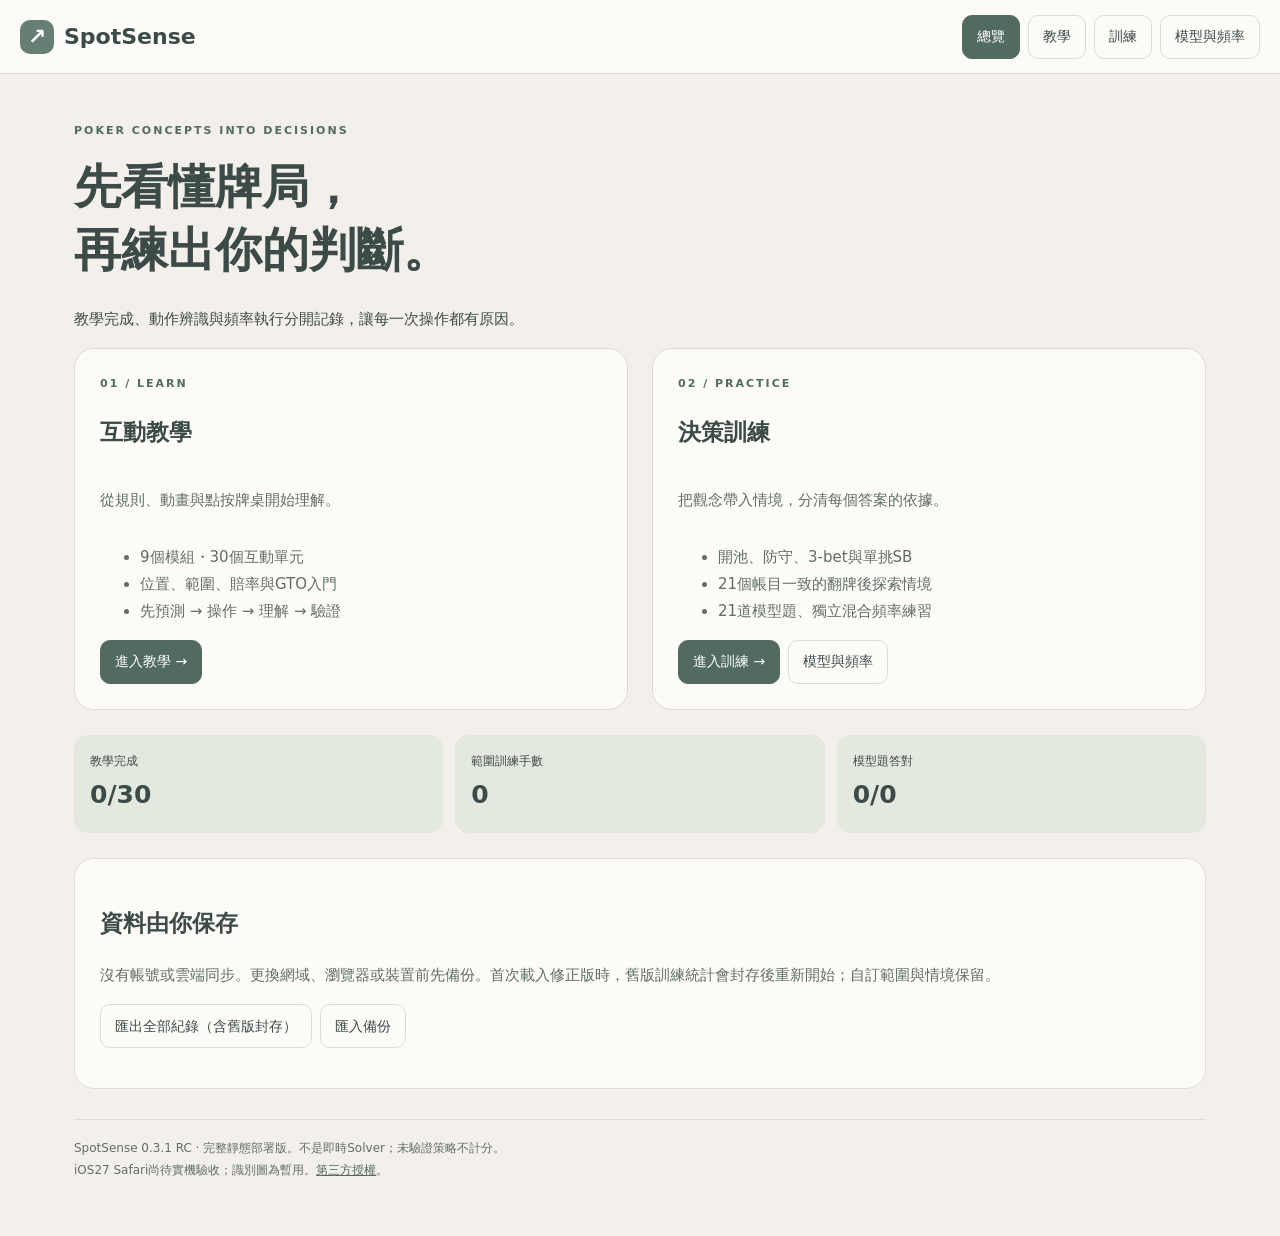
==== commit 95549f2c: "Add files via upload" ====
--- a/index.html
+++ b/index.html
@@ -1,1019 +1 @@
-<!DOCTYPE html>
-<html lang="en">
-
-<head>
-    <meta charset="UTF-8">
-    <meta name="viewport" content="width=device-width, initial-scale=1.0, viewport-fit=cover">
-    <meta name="theme-color" content="#151817">
-    <meta name="mobile-web-app-capable" content="yes">
-    <meta name="apple-mobile-web-app-capable" content="yes">
-    <meta name="apple-mobile-web-app-status-bar-style" content="black-translucent">
-    <meta name="apple-mobile-web-app-title" content="SpotSense">
-    <link rel="apple-touch-icon" href="logo-pure.png">
-    <link rel="icon" href="logo-pure.png">
-    <link rel="manifest" href="manifest.json">
-    <title>SpotSense - Free Forever, Full-Featured Poker Trainer</title>
-    <meta name="description"
-        content="SpotSense is a free-forever, full-featured poker trainer with preflop and postflop drills, RFI, Defense, Push/Fold, custom ranges, adaptive review, and offline-first PWA support.">
-    <meta name="keywords"
-        content="spotsense, poker trainer, preflop, RFI, push fold, GTO, range chart, preflop strategy, poker study app">
-    <meta property="og:type" content="website">
-    <meta property="og:title" content="SpotSense - Free Forever, Full-Featured Poker Trainer">
-    <meta property="og:description"
-        content="A free-forever, full-featured SpotSense poker trainer for preflop and postflop study, custom ranges, adaptive review, and offline-first practice.">
-    <meta property="og:image" content="logo.png">
-    <meta name="twitter:card" content="summary">
-    <meta name="twitter:title" content="SpotSense - Free Forever, Full-Featured Poker Trainer">
-    <meta name="twitter:description"
-        content="A free-forever, full-featured SpotSense poker trainer for preflop and postflop study, custom ranges, adaptive review, and offline-first practice.">
-    <link rel="stylesheet" href="style.css">
-</head>
-
-<body>
-
-    <!-- ===================== SPLASH SCREEN ===================== -->
-    <div id="splash-screen" class="splash-screen">
-        <div class="splash-logo" aria-label="SpotSense">
-            <img class="brand-logo-img splash-brand-logo" src="logo-transparent.png" alt="SpotSense logo">
-        </div>
-    </div>
-
-    <div class="app-container">
-        <!-- Header / Stats -->
-        <header id="app-header" class="header glassmorphism">
-            <div class="header-row-top">
-                <div class="header-top-left">
-                    <div class="header-logo-mark" title="SpotSense Poker Trainer" role="img"
-                        aria-label="SpotSense Poker Trainer">
-                        <img class="brand-logo-img header-brand-logo" src="logo-transparent.png" alt="">
-                    </div>
-                </div>
-                <div class="header-top-center">
-                    <nav id="top-level-tabs" class="top-level-tabs" aria-label="Training sections">
-                        <button id="tab-plan" class="top-level-tab" type="button" onclick="setActiveTab('plan')"
-                            data-app-tab="plan" data-i18n="appTabPlan">Home</button>
-                        <button id="tab-practice" class="top-level-tab active" type="button"
-                            onclick="setActiveTab('practice')" data-app-tab="practice"
-                            data-i18n="appTabPractice">Drills</button>
-                        <button id="tab-review" class="top-level-tab" type="button" onclick="setActiveTab('review')"
-                            data-app-tab="review" data-i18n="appTabReview">Review</button>
-                        <button id="tab-progress" class="top-level-tab" type="button"
-                            onclick="setActiveTab('progress')" data-app-tab="progress"
-                            data-i18n="appTabProgress">Stats</button>
-                    </nav>
-                </div>
-                <div class="header-top-right">
-                    <button class="btn-icon" onclick="toggleInfoModal()" title="Poker Rules &amp; Info"
-                        aria-label="Poker Rules and Info">
-                        <svg width="20" height="20" viewBox="0 0 24 24" fill="none" stroke="currentColor"
-                            stroke-width="2" stroke-linecap="round" stroke-linejoin="round">
-                            <circle cx="12" cy="12" r="10" />
-                            <line x1="12" y1="16" x2="12" y2="12" />
-                            <line x1="12" y1="8" x2="12.01" y2="8" />
-                        </svg>
-                    </button>
-                    <div class="language-picker">
-                        <select id="language-select" class="language-select" onchange="setLanguage(this.value)"
-                            aria-label="Language">
-                            <option value="en">EN</option>
-                            <option value="zh-TW">TW</option>
-                            <option value="zh-CN">CN</option>
-                            <option value="ja">JA</option>
-                            <option value="ko">KO</option>
-                            <option value="es">ES</option>
-                        </select>
-                    </div>
-                </div>
-            </div>
-
-            <div class="header-row-bottom">
-                <div id="header-mode-control" class="header-mode-control">
-                    <select id="mode-selector" class="mode-select" onchange="changeMode(this.value)"
-                        aria-label="Practice mode">
-                        <option value="RFI" data-i18n="modeRFI">Mode: RFI (Open)</option>
-                        <option value="DEFEND" data-i18n="modeDefend">Mode: Defense</option>
-                        <option value="ALL_STREET" data-i18n="modeAllStreet">Mode: Postflop</option>
-                        <option value="PUSH_FOLD" data-i18n="modePushFold">Mode: Push / Fold</option>
-                        <option value="CUSTOM" data-i18n="modeCustom">Mode: Custom Practice</option>
-                        <option value="REVIEW" data-i18n="modeReviewMistakes" hidden>Mode: Review Mistakes</option>
-                    </select>
-                </div>
-                <div class="header-tools">
-                    <button class="btn-icon" onclick="toggleChartModal()" title="View Range Chart"
-                        aria-label="View Range Chart">
-                        <svg width="22" height="22" viewBox="0 0 24 24" fill="none" stroke="currentColor"
-                            stroke-width="2" stroke-linecap="round" stroke-linejoin="round">
-                            <rect x="3" y="3" width="18" height="18" rx="2" />
-                            <path d="M3 9h18" />
-                            <path d="M9 21V9" />
-                        </svg>
-                    </button>
-                    <button id="btn-range-editor" class="btn-icon" onclick="openRangeEditor()" title="Range Editor"
-                        aria-label="Range Editor">
-                        <svg width="22" height="22" viewBox="0 0 24 24" fill="none" stroke="currentColor"
-                            stroke-width="2" stroke-linecap="round" stroke-linejoin="round">
-                            <rect x="3" y="3" width="5" height="5" rx="1" />
-                            <rect x="10" y="3" width="5" height="5" rx="1" />
-                            <rect x="17" y="3" width="4" height="5" rx="1" />
-                            <rect x="3" y="10" width="5" height="5" rx="1" />
-                            <rect x="10" y="10" width="5" height="5" rx="1" />
-                            <rect x="17" y="10" width="4" height="5" rx="1" />
-                            <rect x="3" y="17" width="5" height="4" rx="1" />
-                            <rect x="10" y="17" width="5" height="4" rx="1" />
-                        </svg>
-                    </button>
-                    <button id="btn-assessment" class="btn-icon" onclick="openAssessmentModal()"
-                        title="Ability Assessment" aria-label="Ability Assessment">
-                        <svg width="22" height="22" viewBox="0 0 24 24" fill="none" stroke="currentColor"
-                            stroke-width="2" stroke-linecap="round" stroke-linejoin="round">
-                            <path d="M9 11l3 3L22 4" />
-                            <path d="M21 12v7a2 2 0 0 1-2 2H5a2 2 0 0 1-2-2V5a2 2 0 0 1 2-2h11" />
-                        </svg>
-                    </button>
-                    <button id="btn-support" class="btn-icon" onclick="openSupportModal()" title="Support"
-                        aria-label="Support">
-                        <svg width="22" height="22" viewBox="0 0 24 24" fill="none" stroke="currentColor"
-                            stroke-width="2" stroke-linecap="round" stroke-linejoin="round">
-                            <path d="M20.8 4.6a5.5 5.5 0 0 0-7.8 0L12 5.6l-1-1a5.5 5.5 0 0 0-7.8 7.8l1 1L12 21l7.8-7.6 1-1a5.5 5.5 0 0 0 0-7.8z" />
-                        </svg>
-                    </button>
-                </div>
-                <div class="stats hud-stats">
-                    <div class="stat-box pill">
-                        <span class="stat-icon pulse-teal">S</span>
-                        <div class="stat-info">
-                            <span class="label" data-i18n="score">Score</span>
-                            <span class="value" id="score">0</span>
-                        </div>
-                    </div>
-                    <div class="stat-box pill">
-                        <span class="stat-icon pulse-orange">ST</span>
-                        <div class="stat-info">
-                            <span class="label" data-i18n="streak">Streak</span>
-                            <span class="value" id="streak">0</span>
-                        </div>
-                    </div>
-                    <div class="stat-box pill">
-                        <span class="stat-icon pulse-green">H</span>
-                        <div class="stat-info">
-                            <span class="label" data-i18n="lifetimeHands">Hands</span>
-                            <span class="value" id="lifetime-hands">0</span>
-                        </div>
-                    </div>
-                    <div class="stat-box pill">
-                        <span class="stat-icon pulse-teal">%</span>
-                        <div class="stat-info">
-                            <span class="label" data-i18n="statsAccuracy">Accuracy</span>
-                            <span class="value" id="accuracy-hud">--</span>
-                        </div>
-                    </div>
-                </div>
-            </div>
-        </header>
-
-        <section id="first-run-flow" class="first-run-flow hidden" role="dialog" aria-modal="true"
-            aria-labelledby="first-run-title" aria-live="polite">
-            <!-- First-run onboarding is injected by JS. -->
-        </section>
-
-        <section id="plan-panel" class="tab-panel plan-panel hidden" data-tab-panel="plan">
-            <section id="personalized-dashboard" class="personalized-dashboard glassmorphism hidden" aria-live="polite">
-                <div class="personalized-main">
-                    <div>
-                        <span class="panel-kicker" data-i18n="todayDrillKicker">Today's Drill</span>
-                        <h2 data-i18n="quickStartTitle">Quick Diagnostic</h2>
-                        <p data-i18n="quickStartBody">Start with a short diagnostic to build your first training plan.</p>
-                    </div>
-                    <div class="personalized-actions">
-                        <button class="btn-range-action" type="button" onclick="startTodayDrill()"
-                            data-i18n="todayDrillCta">Start Today</button>
-                        <button class="btn-range-action btn-range-clear" type="button" onclick="startMistakeReplay()"
-                            data-i18n="reviewMistakesEmpty">Review Mistakes (0)</button>
-                    </div>
-                </div>
-                <div class="personalized-metrics">
-                    <div><span data-i18n="skillBaseline">Baseline</span><strong data-i18n="skillBaselineEmpty">Unrated</strong></div>
-                    <div><span data-i18n="skillWeakest">Weakest</span><strong>RFI</strong></div>
-                    <div><span data-i18n="dailyGoal">Daily goal</span><strong>0/20</strong></div>
-                    <div><span data-i18n="weeklyHands">This week</span><strong>0</strong></div>
-                </div>
-            </section>
-        </section>
-
-        <section id="practice-panel" class="tab-panel practice-panel hidden" data-tab-panel="practice">
-        <!-- Stack Size Selector (Push/Fold only) -->
-        <div id="stack-selector" class="stack-selector glassmorphism hidden">
-            <span class="stack-label" data-i18n="stackLabel">Stack:</span>
-            <div class="stack-btns">
-                <button class="stack-btn" data-stack="6" onclick="setStack(6)">6bb</button>
-                <button class="stack-btn" data-stack="8" onclick="setStack(8)">8bb</button>
-                <button class="stack-btn active" data-stack="10" onclick="setStack(10)">10bb</button>
-                <button class="stack-btn" data-stack="12" onclick="setStack(12)">12bb</button>
-                <button class="stack-btn" data-stack="15" onclick="setStack(15)">15bb</button>
-            </div>
-        </div>
-
-        <!-- Custom Mode Range Selector -->
-        <div id="custom-mode-controls" class="stack-selector glassmorphism hidden">
-            <div class="custom-practice-panel">
-                <div class="custom-practice-header">
-                    <span class="stack-label" data-i18n="customRangePracticeLabel">Range Practice:</span>
-                    <button class="btn-range-action" onclick="openDrillManager()"
-                        data-i18n="customDrillManagerOpen">Manage Drills</button>
-                </div>
-                <div class="stack-btns" id="custom-range-picker-list">
-                    <!-- Dynamically populated -->
-                </div>
-                <div class="custom-drill-strip">
-                    <span class="stack-label" data-i18n="customDrillsLabel">Drills:</span>
-                    <div id="custom-drill-picker-list" class="stack-btns">
-                        <!-- Dynamically populated -->
-                    </div>
-                </div>
-            </div>
-        </div>
-
-        <!-- Main Layout with Coach Sidepanel -->
-        <main class="main-layout">
-            <!-- Left Side: Interactive Game Area -->
-            <div class="game-area">
-                <!-- Scenario Information -->
-                <div class="scenario-panel glassmorphism">
-                    <h2 data-i18n="scenarioTitle">Scenario</h2>
-                    <p id="scenario-text" data-i18n="waitingHand">Waiting for next hand...</p>
-                    <div class="position-badge" id="hero-position">UTG</div>
-                </div>
-                <div id="postflop-control-panel" class="postflop-control-panel glassmorphism hidden" aria-live="polite">
-                    <!-- Postflop decision context is injected by JS. -->
-                </div>
-
-                <!-- Poker Table Visualization -->
-                <div class="table">
-                    <div class="table-surface">
-                        <div id="table-context-overlay" class="table-context-overlay" aria-label="Table context"></div>
-                        <div class="board-cards hidden" id="board-cards" aria-label="Board cards"></div>
-                        <div class="cards-container" id="hole-cards">
-                            <div class="card empty"></div>
-                            <div class="card empty"></div>
-                        </div>
-                    </div>
-                </div>
-
-                <!-- Action Controls -->
-                <div class="controls glassmorphism">
-                    <button class="btn btn-fold" id="btn-fold" onclick="handleAction('Fold')"
-                        data-i18n="btnFold">Fold</button>
-                    <button class="btn btn-call" id="btn-call" onclick="handleAction('Call')"
-                        data-i18n="btnCall">Call</button>
-                    <button class="btn btn-raise" id="btn-raise" onclick="handleAction('Raise')"
-                        data-i18n="btnRaise">Raise</button>
-                    <button class="btn btn-raise hidden" id="btn-allin" onclick="handleAction('All-In')"
-                        data-i18n="btnAllIn">All-In</button>
-                </div>
-                <!-- Feedback Overlay -->
-                <div id="feedback" class="feedback hidden">
-                    <span class="feedback-icon" id="feedback-icon"></span>
-                    <h3 id="feedback-title">Correct!</h3>
-                    <p id="feedback-message">UTG with AA is a mandatory raise.</p>
-                    <button class="btn btn-next" onclick="nextHand()" data-i18n="nextHand">Next Hand ·Enter·</button>
-                </div>
-            </div>
-
-            <!-- Right Side: Strategy Coach -->
-            <aside id="strategy-coach" class="strategy-coach glassmorphism">
-                <h2><span data-i18n="coachTitle">Strategy Coach</span> <span class="badge" id="coach-badge">RFI</span>
-                </h2>
-                <div id="coach-content" class="coach-content">
-                    <p data-i18n="coachSelect">Select a mode to begin.</p>
-                </div>
-                <div id="kbd-hint" class="kbd-hint" data-i18n="kbdHint">C Check · Space Fold · M Call · Enter Raise</div>
-
-                <!-- Hand History -->
-                <div class="hand-history-section">
-                    <div class="hand-history-header" onclick="this.parentElement.classList.toggle('expanded')">
-                        <span data-i18n="handHistoryTitle">Hand History</span>
-                        <span class="history-toggle-icon">▾</span>
-                    </div>
-                    <div id="hand-history-list" class="hand-history-list">
-                        <p class="history-empty">No hands yet.</p>
-                    </div>
-                </div>
-            </aside>
-        </main>
-        </section>
-
-        <section id="progress-panel" class="tab-panel progress-panel hidden" data-tab-panel="progress">
-            <section id="progress-dashboard" class="progress-dashboard glassmorphism" aria-live="polite">
-                <!-- Progress profile is injected by JS. -->
-            </section>
-        </section>
-
-        <!-- ===================== CHART MODAL ===================== -->
-        <div id="chart-modal" class="modal hidden" role="dialog" aria-modal="true" aria-label="Range chart">
-            <div class="modal-content glassmorphism">
-                <!-- Injected by JS: header + pos tabs + grid + legend -->
-            </div>
-        </div>
-
-        <!-- ===================== INFO / RULES MODAL ===================== -->
-        <div id="info-modal" class="modal hidden" role="dialog" aria-modal="true" aria-labelledby="info-modal-title">
-            <div class="modal-content glassmorphism modal-large rules-modal-content">
-                <div class="modal-header">
-                    <h2 id="info-modal-title" data-i18n="rulesTitle">Poker Rules & Strategy</h2>
-                    <button class="btn-close" onclick="toggleInfoModal()" aria-label="Close rules modal">&times;</button>
-                </div>
-                <div class="modal-body rules-modal-body">
-                    <section id="info-rules-page" class="info-modal-page" aria-labelledby="info-modal-title">
-                    <h3 data-i18n="positionTitle">Position (Who acts when)</h3>
-                    <p data-i18n="positionDesc">In poker, the order of action rotates clockwise every hand. The later
-                        you act, the more information you have about what your opponents will do.</p>
-
-                    <div class="svg-container">
-                        <svg viewBox="0 0 400 250" class="position-svg">
-                            <rect x="50" y="50" width="300" height="150" rx="75" fill="#0d4a30" stroke="#805b32"
-                                stroke-width="8" />
-                            <circle cx="100" cy="50" r="18" fill="#e53e3e" /><text x="100" y="55" fill="white"
-                                font-size="12" font-weight="bold" text-anchor="middle">UTG</text>
-                            <circle cx="300" cy="50" r="18" fill="#4a5568" /><text x="300" y="55" fill="white"
-                                font-size="12" font-weight="bold" text-anchor="middle">HJ</text>
-                            <circle cx="350" cy="125" r="18" fill="#4a5568" /><text x="350" y="130" fill="white"
-                                font-size="12" font-weight="bold" text-anchor="middle">CO</text>
-                            <circle cx="300" cy="200" r="18" fill="#3182ce" /><text x="300" y="205" fill="white"
-                                font-size="12" font-weight="bold" text-anchor="middle">BTN</text>
-                            <circle cx="265" cy="180" r="8" fill="white" /><text x="265" y="183" fill="black"
-                                font-size="6" font-weight="bold" text-anchor="middle">D</text>
-                            <circle cx="100" cy="200" r="18" fill="#718096" /><text x="100" y="205" fill="white"
-                                font-size="12" font-weight="bold" text-anchor="middle">SB</text>
-                            <circle cx="50" cy="125" r="18" fill="#718096" /><text x="50" y="130" fill="white"
-                                font-size="12" font-weight="bold" text-anchor="middle">BB</text>
-                            <path d="M 125 35 Q 200 10 275 35" fill="none" stroke="rgba(255,255,255,0.3)"
-                                stroke-width="2" stroke-dasharray="5,5" marker-end="url(#arrowhead)" />
-                            <defs>
-                                <marker id="arrowhead" markerWidth="10" markerHeight="7" refX="9" refY="3.5"
-                                    orient="auto">
-                                    <polygon points="0 0, 10 3.5, 0 7" fill="rgba(255,255,255,0.3)" />
-                                </marker>
-                            </defs>
-                        </svg>
-                    </div>
-
-                    <ul>
-                        <li data-i18n="utgDesc"><strong>UTG (Under the Gun):</strong> Acts first. Has no information.
-                            Must play very strong hands (e.g. AA, KK, AKs).</li>
-                        <li data-i18n="hjCoDesc"><strong>HJ (Hijack) & CO (Cutoff):</strong> Middle/Late positions. Can
-                            play slightly weaker hands.</li>
-                        <li data-i18n="btnDesc"><strong>BTN (Button):</strong> Acts last post-flop. Most powerful
-                            position. Can play a very wide range of hands to steal the blinds.</li>
-                        <li data-i18n="sbBbDesc"><strong>SB (Small Blind) & BB (Big Blind):</strong> Forced to put money
-                            in before the cards are dealt, and have to act first post-flop.</li>
-                    </ul>
-
-                    <h3 data-i18n="preflopStratTitle">Preflop Strategy</h3>
-                    <p data-i18n="preflopStratDesc">When the action folds to you, you are deciding whether to
-                        <strong>Fold</strong> or <strong>Raise First In (RFI)</strong>.
-                    </p>
-
-                    <h3 data-i18n="advStratTitle">Advanced Strategy Concepts</h3>
-                    <ul>
-                        <li data-i18n="advUtgDesc"><strong>UTG Tightness:</strong> Severe informational disadvantage —
-                            play a tight range.</li>
-                        <li data-i18n="adv3BetDesc"><strong>Dealing with 3-Bets:</strong> A 3-Bet is a re-raise preflop
-                            — opponent usually has a very strong hand.</li>
-                        <li data-i18n="advImpliedDesc"><strong>Implied Odds:</strong> The money you expect to win after
-                            making a big hand.</li>
-                    </ul>
-                    <h3 data-i18n="handRanksTitle">Basic Hand Rankings (Strongest to Weakest)</h3>
-                    <ul class="rankings-list">
-                        <li data-i18n="rankRoyal"><strong>Royal Flush:</strong> A<span class="suit-red">♥</span> K<span
-                                class="suit-red">♥</span> Q<span class="suit-red">♥</span> J<span
-                                class="suit-red">♥</span> T<span class="suit-red">♥</span></li>
-                        <li data-i18n="rankStrFlush"><strong>Straight Flush:</strong> 9<span class="suit-black">♠</span>
-                            8<span class="suit-black">♠</span> 7<span class="suit-black">♠</span> 6<span
-                                class="suit-black">♠</span> 5<span class="suit-black">♠</span></li>
-                        <li data-i18n="rankQuads"><strong>Four of a Kind:</strong> Q<span class="suit-black">♠</span>
-                            Q<span class="suit-red">♥</span> Q<span class="suit-red">♦</span> Q<span
-                                class="suit-black">♣</span> 4<span class="suit-black">♠</span></li>
-                        <li data-i18n="rankBoat"><strong>Full House:</strong> K<span class="suit-black">♠</span> K<span
-                                class="suit-red">♥</span> K<span class="suit-black">♣</span> 2<span
-                                class="suit-red">♦</span> 2<span class="suit-black">♠</span></li>
-                        <li data-i18n="rankFlush"><strong>Flush:</strong> Any five cards of the same suit.</li>
-                        <li data-i18n="rankStraight"><strong>Straight:</strong> 5 6 7 8 9 (in sequence, mixed suits)
-                        </li>
-                        <li data-i18n="rankTrips"><strong>Three of a Kind:</strong> 7 7 7 A 2</li>
-                        <li data-i18n="rankTwoPair"><strong>Two Pair:</strong> J J 9 9 4</li>
-                        <li data-i18n="rankPair"><strong>One Pair:</strong> A A 8 5 3</li>
-                        <li data-i18n="rankHigh"><strong>High Card:</strong> A K 9 5 2 (Highest card plays)</li>
-                    </ul>
-                    </section>
-
-                    <section id="info-glossary-page" class="info-modal-page poker-glossary hidden"
-                        aria-labelledby="info-modal-title">
-                        <div id="poker-glossary-nav" class="glossary-category-nav" aria-label="Glossary categories"></div>
-                        <div id="poker-glossary-list" class="poker-glossary-list"></div>
-                    </section>
-                </div>
-            </div>
-        </div>
-
-        <!-- ===================== STATS MODAL ===================== -->
-        <div id="stats-modal" class="modal hidden" role="dialog" aria-modal="true" aria-labelledby="stats-modal-title">
-            <div class="modal-content glassmorphism modal-large">
-                <div class="modal-header">
-                    <h2 id="stats-modal-title" data-i18n="statsTitle">Detailed Stats</h2>
-                    <button class="btn-close" onclick="closeStatsModal()" aria-label="Close stats modal">&times;</button>
-                </div>
-                <div id="stats-content" class="modal-body stats-body">
-                    <!-- Injected by JS -->
-                </div>
-            </div>
-        </div>
-
-        <!-- ===================== CUSTOM DRILL MANAGER MODAL ===================== -->
-        <div id="drill-manager-modal" class="modal hidden" role="dialog" aria-modal="true" aria-labelledby="drill-manager-title">
-            <div class="modal-content glassmorphism modal-large">
-                <div class="modal-header">
-                    <h2 id="drill-manager-title" data-i18n="drillManagerTitle">Custom Drill Manager</h2>
-                    <button class="btn-close" onclick="closeDrillManager()" aria-label="Close drill manager">&times;</button>
-                </div>
-                <div class="modal-body drill-manager-body">
-                    <form class="drill-form" onsubmit="saveDrillFromForm(event)">
-                        <input type="hidden" id="drill-id-input">
-                        <div class="drill-builder-header">
-                            <div>
-                                <div class="panel-kicker" data-i18n="drillBuilderKicker">Drill Builder</div>
-                                <h3 data-i18n="drillBuilderTitle">Build a training spot</h3>
-                            </div>
-                            <span id="drill-form-status" class="drill-status-chip" data-i18n="drillNewStatus">New</span>
-                        </div>
-                        <div class="drill-form-section">
-                            <div class="drill-section-title" data-i18n="drillBasicsTitle">Basics</div>
-                            <div class="drill-form-grid">
-                                <label>
-                                    <span data-i18n="drillNameLabel">Name</span>
-                                    <input id="drill-name-input" class="range-name-input" type="text"
-                                        data-i18n-placeholder="drillNamePlaceholder" placeholder="Drill name">
-                                </label>
-                                <label>
-                                    <span data-i18n="drillTypeLabel">Type</span>
-                                    <select id="drill-type-select" class="mode-select" onchange="syncDrillFormFields()">
-                                        <option value="RFI_FOCUS" data-i18n="drillTypeRfi">RFI Focus</option>
-                                        <option value="DEFENSE_VS_OPEN" data-i18n="drillTypeDefense">Defense vs Open</option>
-                                        <option value="FACING_3BET" data-i18n="drillTypeFacing3Bet">Facing 3-Bet</option>
-                                        <option value="PUSH_FOLD" data-i18n="drillTypePushFold">Push/Fold</option>
-                                        <option value="ALL_STREET" data-i18n="drillTypeAllStreet">All-Street</option>
-                                    </select>
-                                </label>
-                                <label>
-                                    <span data-i18n="drillGameTypeLabel">Game</span>
-                                    <select id="drill-game-type-select" class="mode-select">
-                                        <option value="CASH" data-i18n="drillGameCash">Cash</option>
-                                        <option value="TOURNAMENT" data-i18n="drillGameTournament">Tournament</option>
-                                    </select>
-                                </label>
-                            </div>
-                        </div>
-                        <div class="drill-form-section">
-                            <div class="drill-section-title" data-i18n="drillSpotTitle">Spot setup</div>
-                            <div id="facing-3bet-fields" class="drill-advanced-fields">
-                                <div id="drill-hero-positions-field" class="drill-position-field">
-                                    <span class="drill-field-label" data-i18n="drillHeroPositionsLabel">Hero positions</span>
-                                    <select id="drill-hero-positions-select" class="mode-select drill-position-select-backup" multiple size="5" aria-hidden="true" tabindex="-1">
-                                        <option value="UTG">UTG</option>
-                                        <option value="HJ">HJ</option>
-                                        <option value="CO">CO</option>
-                                        <option value="BTN">BTN</option>
-                                        <option value="SB">SB</option>
-                                    </select>
-                                    <div id="drill-hero-position-chips" class="position-chip-group" role="group" aria-label="Hero positions">
-                                        <label class="position-chip"><input type="checkbox" value="UTG"><span>UTG</span></label>
-                                        <label class="position-chip"><input type="checkbox" value="HJ"><span>HJ</span></label>
-                                        <label class="position-chip"><input type="checkbox" value="CO"><span>CO</span></label>
-                                        <label class="position-chip"><input type="checkbox" value="BTN"><span>BTN</span></label>
-                                        <label class="position-chip"><input type="checkbox" value="SB"><span>SB</span></label>
-                                    </div>
-                                </div>
-                                <label id="drill-hero-position-field">
-                                    <span data-i18n="drillHeroPositionLabel">Hero opened</span>
-                                    <select id="drill-hero-position-select" class="mode-select">
-                                        <option value="ALL" data-i18n="drillAllRandomOption">All / random</option>
-                                        <option value="UTG">UTG</option>
-                                        <option value="HJ">HJ</option>
-                                        <option value="CO">CO</option>
-                                        <option value="BTN">BTN</option>
-                                        <option value="SB">SB</option>
-                                    </select>
-                                </label>
-                                <label id="drill-opener-position-field">
-                                    <span data-i18n="drillOpenerPositionLabel">Opener</span>
-                                    <select id="drill-opener-position-select" class="mode-select">
-                                        <option value="ALL" data-i18n="drillAllRandomOption">All / random</option>
-                                        <option value="UTG">UTG</option>
-                                        <option value="HJ">HJ</option>
-                                        <option value="CO">CO</option>
-                                        <option value="BTN">BTN</option>
-                                        <option value="SB">SB</option>
-                                    </select>
-                                </label>
-                                <label id="drill-villain-position-field">
-                                    <span data-i18n="drillVillainPositionLabel">3-bettor</span>
-                                    <select id="drill-villain-position-select" class="mode-select">
-                                        <option value="ALL" data-i18n="drillAllRandomOption">All / random</option>
-                                        <option value="HJ">HJ</option>
-                                        <option value="CO">CO</option>
-                                        <option value="BTN">BTN</option>
-                                        <option value="SB">SB</option>
-                                        <option value="BB">BB</option>
-                                    </select>
-                                </label>
-                                <label id="drill-stack-field">
-                                    <span data-i18n="drillStackLabel">Stack bb</span>
-                                    <select id="drill-stack-input" class="mode-select">
-                                        <option value="10">10bb</option>
-                                        <option value="20">20bb</option>
-                                        <option value="30">30bb</option>
-                                        <option value="40">40bb</option>
-                                        <option value="50">50bb</option>
-                                        <option value="60">60bb</option>
-                                        <option value="70">70bb</option>
-                                        <option value="80">80bb</option>
-                                        <option value="90">90bb</option>
-                                        <option value="100" selected>100bb</option>
-                                    </select>
-                                </label>
-                                <label id="drill-open-size-field">
-                                    <span data-i18n="drillOpenSizeLabel">Open bb</span>
-                                    <input id="drill-open-size-input" class="range-name-input" type="number" min="0.1"
-                                        step="0.1" value="2.5">
-                                </label>
-                                <label id="drill-open-size-random-field" class="drill-checkbox-label">
-                                    <input id="drill-open-size-random-input" type="checkbox" onchange="syncDrillOpenSizeRandom()">
-                                    <span data-i18n="drillOpenSizeRandomLabel">Random open size</span>
-                                </label>
-                                <label id="drill-threebet-size-field">
-                                    <span data-i18n="drillThreeBetSizeLabel">3-bet bb</span>
-                                    <input id="drill-threebet-size-input" class="range-name-input" type="number" min="0.1"
-                                        step="0.1" value="9">
-                                </label>
-                                <div id="drill-allstreet-fields" class="drill-allstreet-fields hidden">
-                                    <label id="drill-street-field">
-                                        <span data-i18n="drillStreetLabel">Street</span>
-                                        <select id="drill-street-select" class="mode-select">
-                                            <option value="ALL" data-i18n="drillAllRandomOption">All / random</option>
-                                            <option value="FLOP" data-i18n="drillStreetFlop">Flop</option>
-                                            <option value="TURN" data-i18n="drillStreetTurn">Turn</option>
-                                            <option value="RIVER" data-i18n="drillStreetRiver">River</option>
-                                        </select>
-                                    </label>
-                                    <label id="drill-template-field">
-                                        <span data-i18n="drillTemplateLabel">Template</span>
-                                        <select id="drill-template-select" class="mode-select">
-                                            <option value="ALL" data-i18n="drillAllRandomOption">All / random</option>
-                                            <option value="CBET_FLOP" data-i18n="drillTemplateCbetFlop">Flop c-bet</option>
-                                            <option value="CHECK_RAISE_FLOP" data-i18n="drillTemplateCheckRaiseFlop">Flop check-raise</option>
-                                            <option value="PROBE_TURN" data-i18n="drillTemplateProbeTurn">Turn probe</option>
-                                            <option value="BARREL_TURN" data-i18n="drillTemplateBarrelTurn">Turn barrel</option>
-                                            <option value="BLUFF_CATCH_RIVER" data-i18n="drillTemplateBluffCatchRiver">River bluff-catch</option>
-                                            <option value="VALUE_BET_RIVER" data-i18n="drillTemplateValueBetRiver">River value bet</option>
-                                            <option value="FACING_OVERBET" data-i18n="drillTemplateFacingOverbet">Facing overbet</option>
-                                        </select>
-                                    </label>
-                                    <label id="drill-board-preset-field">
-                                        <span data-i18n="drillBoardPresetLabel">Board texture</span>
-                                        <select id="drill-board-preset-select" class="mode-select">
-                                            <option value="ALL" data-i18n="drillAllRandomOption">All / random</option>
-                                            <option value="DRY" data-i18n="drillBoardPresetDry">Dry board</option>
-                                            <option value="NEUTRAL" data-i18n="drillBoardPresetNeutral">Neutral board</option>
-                                            <option value="WET" data-i18n="drillBoardPresetWet">Wet board</option>
-                                            <option value="PAIRED" data-i18n="drillBoardPresetPaired">Paired board</option>
-                                        </select>
-                                    </label>
-                                    <label id="drill-hand-quality-field">
-                                        <span data-i18n="drillHandQualityLabel">Hand class</span>
-                                        <select id="drill-hand-quality-select" class="mode-select">
-                                            <option value="ALL" data-i18n="drillAllRandomOption">All / random</option>
-                                            <option value="GOOD" data-i18n="drillHandQualityGood">Value-heavy hands</option>
-                                            <option value="NORMAL" data-i18n="drillHandQualityNormal">Medium-strength hands</option>
-                                            <option value="BAD" data-i18n="drillHandQualityBad">Bluff-candidate hands</option>
-                                        </select>
-                                    </label>
-                                    <label id="drill-pot-preset-field">
-                                        <span data-i18n="drillPotPresetLabel">Pot size</span>
-                                        <select id="drill-pot-preset-select" class="mode-select">
-                                            <option value="ALL" data-i18n="drillAllRandomOption">All / random</option>
-                                            <option value="SMALL" data-i18n="drillPotPresetSmall">Single-raised pot</option>
-                                            <option value="MEDIUM" data-i18n="drillPotPresetMedium">Medium SPR pot</option>
-                                            <option value="LARGE" data-i18n="drillPotPresetLarge">Large low-SPR pot</option>
-                                        </select>
-                                    </label>
-                                    <label id="drill-raise-size-field">
-                                        <span data-i18n="drillRaiseSizingLabel">Bet / raise size</span>
-                                        <select id="drill-raise-size-select" class="mode-select">
-                                            <option value="BET_33" data-i18n="drillRaiseSize33">Bet 33%</option>
-                                            <option value="BET_50" data-i18n="drillRaiseSize50">Bet 50%</option>
-                                            <option value="BET_75" data-i18n="drillRaiseSize75">Bet 75%</option>
-                                            <option value="OVERBET" data-i18n="drillRaiseSizeOverbet">Overbet</option>
-                                            <option value="JAM" data-i18n="drillRaiseSizeJam">Jam</option>
-                                        </select>
-                                    </label>
-                                </div>
-                                <label id="drill-raise-range-field" class="drill-range-code-field">
-                                    <span data-i18n="drillRaiseRangeLabel">Raise / shove range code</span>
-                                    <select id="drill-raise-range-select" class="mode-select drill-range-select"></select>
-                                    <small data-i18n="drillRangeSelectHelp">Optional. Leave default to use the built-in range.</small>
-                                </label>
-                                <label id="drill-call-range-field" class="drill-range-code-field">
-                                    <span data-i18n="drillCallRangeLabel">Call range code</span>
-                                    <select id="drill-call-range-select" class="mode-select drill-range-select"></select>
-                                    <small data-i18n="drillRangeSelectHelp">Optional. Leave default to use the built-in range.</small>
-                                </label>
-                            </div>
-                        </div>
-                        <div class="drill-form-actions">
-                            <button class="btn-range-action" type="submit" data-i18n="drillSaveDraft">Save Draft</button>
-                            <button class="btn-range-action btn-range-clear" type="button" onclick="resetDrillForm()"
-                                data-i18n="drillNewDraft">New Draft</button>
-                            <button class="btn-range-action btn-range-clear" type="button" onclick="importDrillDefinition()"
-                                data-i18n="drillImport">Import Drill</button>
-                        </div>
-                    </form>
-                    <div id="drill-manager-list" class="drill-manager-list"></div>
-                </div>
-            </div>
-        </div>
-
-        <!-- ===================== ASSESSMENT MODAL ===================== -->
-        <div id="assessment-modal" class="modal hidden" role="dialog" aria-modal="true" aria-labelledby="assessment-title">
-            <div class="modal-content glassmorphism modal-large">
-                <div class="modal-header">
-                    <h2 id="assessment-title" data-i18n="assessmentTitle">Ability Assessment</h2>
-                    <button class="btn-close" onclick="closeAssessmentModal()" aria-label="Close assessment modal">&times;</button>
-                </div>
-                <div class="modal-body assessment-body">
-                    <form class="assessment-form" onsubmit="saveAssessmentFromForm(event)">
-                        <div class="assessment-form-grid">
-                            <label>
-                                <span data-i18n="assessmentExperienceLabel">Experience</span>
-                                <select id="assessment-experience-select" class="mode-select">
-                                    <option value="beginner" data-i18n="assessmentExperienceBeginner">New to Texas Hold'em</option>
-                                    <option value="intermediate" data-i18n="assessmentExperienceIntermediate">Comfortable with core ranges</option>
-                                    <option value="advanced" data-i18n="assessmentExperienceAdvanced">Advanced and leak-focused</option>
-                                </select>
-                            </label>
-                            <label>
-                                <span data-i18n="assessmentGameTypeLabel">Main game</span>
-                                <select id="assessment-game-type-select" class="mode-select">
-                                    <option value="cash" data-i18n="assessmentGameCash">Cash</option>
-                                    <option value="tournament" data-i18n="assessmentGameTournament">Tournament</option>
-                                    <option value="mixed" data-i18n="assessmentGameMixed">Mixed</option>
-                                </select>
-                            </label>
-                            <label>
-                                <span data-i18n="assessmentStackFocusLabel">Stack focus</span>
-                                <select id="assessment-stack-focus-select" class="mode-select">
-                                    <option value="deep" data-i18n="assessmentStackDeep">Deep / 80bb+</option>
-                                    <option value="medium" data-i18n="assessmentStackMedium">Medium / 25-80bb</option>
-                                    <option value="short" data-i18n="assessmentStackShort">Short / 15bb or less</option>
-                                </select>
-                            </label>
-                            <label>
-                                <span data-i18n="assessmentConfidenceLabel">Confidence</span>
-                                <select id="assessment-confidence-select" class="mode-select">
-                                    <option value="low" data-i18n="assessmentConfidenceLow">Low</option>
-                                    <option value="medium" data-i18n="assessmentConfidenceMedium">Medium</option>
-                                    <option value="high" data-i18n="assessmentConfidenceHigh">High</option>
-                                </select>
-                            </label>
-                        </div>
-                        <div id="assessment-recommendation-preview" class="assessment-recommendation"></div>
-                        <div id="diagnostic-summary-preview" class="assessment-recommendation"></div>
-                        <div class="drill-form-actions">
-                            <button class="btn-range-action" type="submit" data-i18n="assessmentSave">Save Assessment</button>
-                            <button class="btn-range-action" type="button" onclick="startDiagnosticSession()"
-                                data-i18n="diagnosticStart">Start Diagnostic</button>
-                            <button class="btn-range-action" type="button" onclick="startRecommendedTraining()"
-                                data-i18n="assessmentTrainRecommendation">Train Recommendation</button>
-                            <button class="btn-range-action btn-range-clear" type="button"
-                                onclick="skipAssessmentFromModal()" data-i18n="assessmentSkip">Skip</button>
-                            <button class="btn-range-action btn-range-clear" type="button"
-                                onclick="resetAssessmentFromModal()" data-i18n="assessmentReset">Reset</button>
-                        </div>
-                    </form>
-                </div>
-            </div>
-        </div>
-
-        <!-- ===================== SESSION SUMMARY MODAL ===================== -->
-        <div id="session-summary-modal" class="modal hidden" role="dialog" aria-modal="true" aria-labelledby="session-summary-title">
-            <div class="modal-content glassmorphism modal-large">
-                <div class="modal-header">
-                    <h2 id="session-summary-title" data-i18n="sessionSummaryTitle">Session Summary</h2>
-                    <button class="btn-close" onclick="closeSessionSummary()" aria-label="Close session summary">&times;</button>
-                </div>
-                <div id="session-summary-content" class="modal-body session-summary-body">
-                    <!-- Injected by JS -->
-                </div>
-                <div class="drill-form-actions">
-                    <button class="btn-range-action" type="button" onclick="startTodayDrill()"
-                        data-i18n="sessionNextDrill">Start Next Drill</button>
-                    <button class="btn-range-action btn-range-clear" type="button" onclick="closeSessionSummary()"
-                        data-i18n="sessionClose">Close</button>
-                </div>
-            </div>
-        </div>
-
-        <!-- ===================== VIEWPORT AD MODAL ===================== -->
-        <div id="ad-modal" class="modal ad-modal hidden" role="dialog" aria-modal="true" aria-labelledby="ad-modal-title">
-            <div class="modal-content glassmorphism ad-modal-content">
-                <div class="modal-header ad-modal-header">
-                    <h2 id="ad-modal-title" data-i18n="adSlotTitle">Sponsor note</h2>
-                    <button id="ad-modal-close" class="btn-close" onclick="closeAdModal()" aria-label="Close sponsor note">&times;</button>
-                </div>
-                <div id="ad-modal-body" class="modal-body ad-modal-body">
-                    <div class="ad-modal-copy">
-                        <strong data-i18n="adSlotTitle">Sponsor note</strong>
-                        <p data-i18n="adSlotBody">A low-frequency sponsor placement can appear here between sessions.</p>
-                        <p class="ad-frequency-note" data-i18n="adFrequencyNote">Ads never appear during a hand decision and are capped at three per day.</p>
-                    </div>
-                </div>
-            </div>
-        </div>
-
-        <!-- ===================== SUPPORT / DONATE MODAL ===================== -->
-        <div id="support-donate-modal" class="modal support-modal hidden" role="dialog" aria-modal="true" aria-labelledby="support-donate-title">
-            <div class="modal-content glassmorphism modal-large">
-                <div class="modal-header">
-                    <h2 id="support-donate-title" data-i18n="supportTabDonate">Support / Donate</h2>
-                    <button class="btn-close" onclick="closeDonateModal()" aria-label="Close support modal">&times;</button>
-                </div>
-                <div class="modal-body support-body">
-                    <section class="support-page">
-                        <h3 data-i18n="supportDonatePageTitle">Support SpotSense</h3>
-                        <p data-i18n="supportOptionsBody">Share feedback, recommend the trainer, or sponsor development. Training features remain free.</p>
-                        <div class="support-slot" role="note">
-                            <div>
-                                <strong data-i18n="donateSlotTitle">Support SpotSense</strong>
-                                <p data-i18n="donateSlotBody">Donations help keep the trainer free, offline-first, and account-free.</p>
-                            </div>
-                            <button class="btn-range-action" type="button" onclick="recordDonateIntent()"
-                                data-i18n="donateCta">Donate</button>
-                        </div>
-                    </section>
-                </div>
-            </div>
-        </div>
-
-        <!-- ===================== ABOUT & SETTINGS MODAL ===================== -->
-        <div id="support-about-modal" class="modal support-modal hidden" role="dialog" aria-modal="true" aria-labelledby="support-about-title">
-            <div class="modal-content glassmorphism modal-large">
-                <div class="modal-header">
-                    <h2 id="support-about-title" data-i18n="supportTabAbout">About & Settings</h2>
-                    <button class="btn-close" onclick="closeAboutModal()" aria-label="Close about and settings modal">&times;</button>
-                </div>
-                <div class="modal-body support-body">
-                    <section class="support-page">
-                        <h3 data-i18n="supportAboutPageTitle">About & Settings</h3>
-                        <label class="support-language-control">
-                            <span data-i18n="languageLabel">Language</span>
-                            <select id="support-language-select" class="support-feedback-control" onchange="setLanguage(this.value)"></select>
-                        </label>
-                        <div class="support-copy-block support-feedback-settings">
-                            <h4 data-i18n="trainingFeedbackTitle">Training feedback</h4>
-                            <label class="support-toggle-control" for="sound-effects-toggle">
-                                <span data-i18n="soundEffectsLabel">Sound effects</span>
-                                <input id="sound-effects-toggle" type="checkbox"
-                                    onchange="setFeedbackPreference('soundEffectsEnabled', this.checked)">
-                            </label>
-                            <label class="support-toggle-control" for="wrong-answer-feedback-toggle">
-                                <span data-i18n="wrongAnswerFeedbackLabel">Wrong-answer shake + vibration</span>
-                                <input id="wrong-answer-feedback-toggle" type="checkbox"
-                                    onchange="setFeedbackPreference('wrongAnswerFeedbackEnabled', this.checked)">
-                            </label>
-                        </div>
-                        <div class="support-copy-block">
-                            <h4 data-i18n="supportAboutTitle">About SpotSense</h4>
-                            <p data-i18n="supportAboutBody">SpotSense is a compact Texas Hold'em study tool for preflop and postflop decisions, review, and range discipline.</p>
-                        </div>
-                        <div class="support-copy-block">
-                            <h4 data-i18n="supportMissionTitle">Mission</h4>
-                            <p data-i18n="supportMissionBody">Keep a fast, free, offline-first poker study tool available without accounts or paywalls.</p>
-                        </div>
-                        <div class="support-copy-block">
-                            <h4 data-i18n="supportPrivacyPolicyTitle">Privacy Policy</h4>
-                            <p data-i18n="supportPrivacyBody">Progress, drills, ranges, and assessment data are stored locally in this browser.</p>
-                        </div>
-                    </section>
-                </div>
-            </div>
-        </div>
-
-        <!-- ===================== FEEDBACK MODAL ===================== -->
-        <div id="support-feedback-modal" class="modal support-modal hidden" role="dialog" aria-modal="true" aria-labelledby="support-feedback-title">
-            <div class="modal-content glassmorphism modal-large">
-                <div class="modal-header">
-                    <h2 id="support-feedback-title" data-i18n="supportTabFeedback">Feedback</h2>
-                    <button class="btn-close" onclick="closeFeedbackModal()" aria-label="Close feedback modal">&times;</button>
-                </div>
-                <div class="modal-body support-body">
-                    <section class="support-page">
-                        <h3 data-i18n="supportFeedbackTitle">Send Feedback</h3>
-                        <p data-i18n="supportFeedbackBody">Feedback is sent by email so fixes and new drills can be prioritized.</p>
-                        <form class="support-feedback-form" action="https://formspree.io/f/xlgvazpe" method="POST"
-                            onsubmit="submitSupportFeedback(event)">
-                            <input type="hidden" name="_subject" value="SpotSense Poker Trainer Feedback">
-                            <input type="hidden" name="_next" value="https://aislin-pj.github.io/SpotSense/">
-                            <div class="support-feedback-grid">
-                                <div class="support-feedback-field">
-                                    <label class="support-feedback-label" for="support-feedback-email"
-                                        data-i18n="supportFeedbackEmailLabel">Email</label>
-                                    <input id="support-feedback-email" name="email" class="support-feedback-control"
-                                        type="email" autocomplete="email"
-                                        data-i18n-placeholder="supportFeedbackEmailPlaceholder"
-                                        placeholder="you@example.com">
-                                </div>
-                                <div class="support-feedback-field">
-                                    <label class="support-feedback-label" for="support-feedback-category"
-                                        data-i18n="supportFeedbackCategoryLabel">Feedback type</label>
-                                    <select id="support-feedback-category" name="category" class="support-feedback-control">
-                                        <option value="bug" data-i18n="supportFeedbackCategoryBug">Bug / Error</option>
-                                        <option value="feature" data-i18n="supportFeedbackCategoryFeature">Feature request</option>
-                                        <option value="strategy" data-i18n="supportFeedbackCategoryStrategy">Strategy content</option>
-                                        <option value="other" data-i18n="supportFeedbackCategoryOther">Other</option>
-                                    </select>
-                                </div>
-                            </div>
-                            <div class="support-feedback-field">
-                                <label class="support-feedback-label" for="support-feedback-input"
-                                    data-i18n="supportFeedbackMessageLabel">Feedback details</label>
-                                <textarea id="support-feedback-input" name="message" class="support-feedback-input"
-                                    rows="5" required data-i18n-placeholder="supportFeedbackPlaceholder"
-                                    placeholder="Describe the issue, spot (mode, position, hand), or suggestion."></textarea>
-                            </div>
-                            <input id="support-feedback-gotcha" class="support-feedback-honeypot" type="text"
-                                name="_gotcha" tabindex="-1" autocomplete="off">
-                            <div class="support-actions">
-                                <button class="btn-range-action" type="submit"
-                                    data-i18n="supportFeedbackCta">Send Feedback</button>
-                            </div>
-                        </form>
-                    </section>
-                </div>
-            </div>
-        </div>
-
-        <!-- ===================== GLASS CONFIRMATION MODAL ===================== -->
-        <div id="confirm-modal" class="modal hidden" role="dialog" aria-modal="true" aria-labelledby="confirm-title"
-            aria-describedby="confirm-message">
-            <div class="modal-content glassmorphism confirm-modal-content">
-                <div class="modal-header">
-                    <h2 id="confirm-title" data-i18n="confirmTitle">Confirm action</h2>
-                </div>
-                <div class="modal-body confirm-body">
-                    <p id="confirm-message">Are you sure?</p>
-                    <div class="confirm-actions">
-                        <button id="confirm-cancel" class="btn-range-action btn-range-clear" type="button"
-                            data-i18n="confirmCancel">Cancel</button>
-                        <button id="confirm-accept" class="btn-range-action btn-danger" type="button"
-                            data-i18n="confirmOk">Confirm</button>
-                    </div>
-                </div>
-            </div>
-        </div>
-
-        <!-- ===================== RANGE EDITOR MODAL ===================== -->
-        <div id="range-editor-modal" class="modal hidden" role="dialog" aria-modal="true" aria-labelledby="range-editor-title">
-            <div class="modal-content glassmorphism range-editor-modal-content">
-                <div class="modal-header">
-                    <h2 id="range-editor-title" data-i18n="rangeEditorTitle">Range Editor</h2>
-                    <button class="btn-close" onclick="closeRangeEditor()" aria-label="Close range editor">&times;</button>
-                </div>
-                <div class="modal-body range-editor-body">
-                    <p class="range-editor-help" data-i18n="rangeEditorHelp">Click cells to toggle: Fold → Raise → Call →
-                        Fold</p>
-                    <div class="range-editor-purpose-wrap">
-                        <p class="range-editor-purpose" data-i18n="rangeEditorPurpose">Use this tool to visualize and save
-                            your custom preflop ranges for study.</p>
-                    </div>
-                    <div class="range-editor-legend">
-                        <span class="re-legend-item re-raise" data-i18n="legendRaise">Raise</span>
-                        <span class="re-legend-item re-call" data-i18n="legendCall">Call</span>
-                        <span class="re-legend-item re-fold" data-i18n="legendFold">Fold</span>
-                    </div>
-                    <div id="range-editor-grid" class="chart-grid range-editor-grid"></div>
-                    <section class="range-code-panel" aria-labelledby="range-code-title">
-                        <div class="range-code-header">
-                            <h3 id="range-code-title" data-i18n="rangeCodeTitle">Range Code</h3>
-                            <span id="range-code-counts" class="range-code-counts">Raise 0 · Call 0 · Fold 169</span>
-                        </div>
-                        <div class="range-code-output-row">
-                            <label for="range-code-output" data-i18n="rangeCodeCurrentLabel">Current code</label>
-                            <textarea id="range-code-output" class="range-code-output" rows="2" readonly></textarea>
-                        </div>
-                        <div class="range-code-actions">
-                            <button class="btn-range-action" type="button" onclick="copyRangeCode()"
-                                data-i18n="rangeCodeCopyRange">Copy Range</button>
-                        </div>
-                        <div class="range-code-import-row">
-                            <label for="range-code-input" data-i18n="rangeCodePasteLabel">Paste/import code</label>
-                            <textarea id="range-code-input" class="range-code-input" rows="2"
-                                data-i18n-placeholder="rangeCodeInputPlaceholder"
-                                placeholder="PT1.<payload> or 48-character payload"
-                                oninput="previewRangeCodeInput()"></textarea>
-                            <div id="range-code-preview" class="range-code-preview" role="status"
-                                data-i18n="rangeCodePreviewEmpty">Paste a Range Code to preview it.</div>
-                            <button id="range-code-apply" class="btn-range-action" onclick="applyRangeCodePreview()"
-                                disabled data-i18n="rangeCodeApply">Apply to Grid</button>
-                        </div>
-                    </section>
-                    <div class="range-editor-controls">
-                        <div class="range-save-row">
-                            <span data-i18n="rangeNameLabel">Name:</span>
-                            <input id="range-name-input" class="range-name-input" type="text" placeholder="Range name..."
-                                data-i18n-placeholder="rangeEditorNamePlaceholder">
-                            <button class="btn-range-action" onclick="saveCustomRange()"
-                                data-i18n="rangeEditorSave">Save</button>
-                            <button class="btn-range-action btn-range-clear" onclick="clearEditorGrid()"
-                                data-i18n="rangeEditorClear">Clear</button>
-                        </div>
-                        <div class="range-load-row">
-                            <select id="range-load-select" class="mode-select">
-                                <option value="">-- No saved ranges --</option>
-                            </select>
-                            <button class="btn-range-action" onclick="loadCustomRange()"
-                                data-i18n="rangeEditorLoad">Load</button>
-                            <button class="btn-range-action btn-range-delete" onclick="deleteCustomRange()"
-                                data-i18n="rangeEditorDelete">Delete</button>
-                        </div>
-                    </div>
-                </div>
-            </div>
-        </div>
-
-    </div><!-- /app-container -->
-
-    <nav id="app-bottom-nav" class="app-bottom-nav" aria-label="Primary sections">
-        <button class="app-nav-item active" type="button" onclick="setActiveTab('plan')" data-app-tab="plan">
-            <svg aria-hidden="true" width="22" height="22" viewBox="0 0 24 24" fill="none"
-                stroke="currentColor" stroke-width="2" stroke-linecap="round" stroke-linejoin="round">
-                <path d="M3 11l9-8 9 8" />
-                <path d="M5 10v10h14V10" />
-                <path d="M9 20v-6h6v6" />
-            </svg>
-            <span data-i18n="appTabPlan">Home</span>
-        </button>
-        <button class="app-nav-item" type="button" onclick="setActiveTab('practice')" data-app-tab="practice">
-            <svg aria-hidden="true" width="22" height="22" viewBox="0 0 24 24" fill="none"
-                stroke="currentColor" stroke-width="2" stroke-linecap="round" stroke-linejoin="round">
-                <rect x="5" y="3" width="10" height="14" rx="2" transform="rotate(-8 10 10)" />
-                <rect x="9" y="7" width="10" height="14" rx="2" transform="rotate(8 14 14)" />
-                <path d="M12 11h4" />
-                <path d="M12 15h4" />
-            </svg>
-            <span data-i18n="appTabPractice">Drills</span>
-        </button>
-        <button class="app-nav-item" type="button" onclick="setActiveTab('review')" data-app-tab="review">
-            <svg aria-hidden="true" width="22" height="22" viewBox="0 0 24 24" fill="none"
-                stroke="currentColor" stroke-width="2" stroke-linecap="round" stroke-linejoin="round">
-                <path d="M4 6h2" />
-                <path d="M4 12h2" />
-                <path d="M4 18h2" />
-                <path d="m9 6 2 2 4-4" />
-                <path d="m9 12 2 2 4-4" />
-                <path d="m9 18 2 2 4-4" />
-                <path d="M17 6h3" />
-                <path d="M17 12h3" />
-                <path d="M17 18h3" />
-            </svg>
-            <span data-i18n="appTabReview">Review</span>
-        </button>
-        <button class="app-nav-item" type="button" onclick="setActiveTab('progress')" data-app-tab="progress">
-            <svg aria-hidden="true" width="22" height="22" viewBox="0 0 24 24" fill="none"
-                stroke="currentColor" stroke-width="2" stroke-linecap="round" stroke-linejoin="round">
-                <path d="M4 19h16" />
-                <path d="M7 16V9" />
-                <path d="M12 16V5" />
-                <path d="M17 16v-4" />
-            </svg>
-            <span data-i18n="appTabProgress">Stats</span>
-        </button>
-    </nav>
-
-    <div id="toast-container"></div>
-
-    <script src="ad-config.js"></script>
-    <script src="i18n.js"></script>
-    <script src="script.js"></script>
-    <script>
-        (function () {
-            var splash = document.getElementById('splash-screen');
-            if (splash) {
-                splash.addEventListener('animationend', function (e) {
-                    if (e.animationName === 'splashFadeOut') {
-                        splash.classList.add('done');
-                    }
-                });
-            }
-        })();
-    </script>
-</body>
-
-</html>
+<!doctype html><html lang="zh-TW"><head><meta charset="utf-8"><meta name="viewport" content="width=device-width,initial-scale=1,viewport-fit=cover"><meta name="theme-color" content="#f3f0eb"><link rel="manifest" href="manifest.json"><link rel="stylesheet" href="assets/shared.a4ead173c9.css"><script src="assets/compat.a0696203bd.js"></script><title>SpotSense｜教學與訓練</title></head><body><div class="ss-global"><a class="ss-brand" href="index.html"><span class="ss-logo" aria-hidden="true">↗</span>SpotSense</a><nav aria-label="主要導覽"><a href="index.html" aria-current="page">總覽</a><a href="learn.html">教學</a><a href="training.html">訓練</a><a href="models.html">模型與頻率</a></nav></div><main class="ss-main"><span class="ss-kicker">POKER CONCEPTS INTO DECISIONS</span><h1>先看懂牌局，<br>再練出你的判斷。</h1><p>教學完成、動作辨識與頻率執行分開記錄，讓每一次操作都有原因。</p><section class="ss-cols"><article class="ss-path"><span class="ss-kicker">01 / LEARN</span><h2>互動教學</h2><p>從規則、動畫與點按牌桌開始理解。</p><ul><li>9個模組・30個互動單元</li><li>位置、範圍、賠率與GTO入門</li><li>先預測 → 操作 → 理解 → 驗證</li></ul><a class="ss-link ss-primary" href="learn.html">進入教學 →</a></article><article class="ss-path"><span class="ss-kicker">02 / PRACTICE</span><h2>決策訓練</h2><p>把觀念帶入情境，分清每個答案的依據。</p><ul><li>開池、防守、3-bet與單挑SB</li><li>21個帳目一致的翻牌後探索情境</li><li>21道模型題、獨立混合頻率練習</li></ul><div class="ss-actions"><a class="ss-link ss-primary" href="training.html">進入訓練 →</a><a class="ss-link" href="models.html">模型與頻率</a></div></article></section><section class="ss-metrics" aria-label="本機學習概況"><div><span>教學完成</span><strong id="learn-count">—</strong></div><div><span>範圍訓練手數</span><strong id="hand-count">—</strong></div><div><span>模型題答對</span><strong id="model-count">—</strong></div></section><section class="ss-box"><h2>資料由你保存</h2><p>沒有帳號或雲端同步。更換網域、瀏覽器或裝置前先備份。首次載入修正版時，舊版訓練統計會封存後重新開始；自訂範圍與情境保留。</p><div class="ss-actions"><button class="ss-link" id="backup-export">匯出全部紀錄（含舊版封存）</button><button class="ss-link" id="backup-import">匯入備份</button><input type="file" id="backup-file" accept=".json,application/json" hidden></div><p id="backup-status" role="status"></p></section><footer>SpotSense 0.3.1 RC · 完整靜態部署版。不是即時Solver；未驗證策略不計分。<br>iOS27 Safari尚待實機驗收；識別圖為暫用。<a href="THIRD_PARTY_NOTICES.md">第三方授權</a>。</footer></main><dialog id="backup-dialog" aria-labelledby="backup-title"><h2 id="backup-title">匯入並覆寫紀錄？</h2><p>先備份目前紀錄，只匯入可信任的檔案；資料不會上傳伺服器。</p><div class="ss-actions"><button class="ss-link" id="backup-cancel">取消</button><button class="ss-link ss-primary" id="backup-confirm">確認匯入</button></div></dialog><script src="assets/home.fa8c4ca1a1.js"></script><script src="assets/register-sw.2b7d99ce07.js"></script></body></html>
--- a/assets/shared.a4ead173c9.css
+++ b/assets/shared.a4ead173c9.css
@@ -0,0 +1,2 @@
+
+:root{color-scheme:light;--ss-bg:#f3f0eb;--ss-paper:#fcfbf8;--ss-ink:#3d4b48;--ss-muted:#606e67;--ss-primary:#526b60;--ss-line:#dcded6}*{box-sizing:border-box}html{-webkit-text-size-adjust:100%;text-size-adjust:100%}body{margin:0;background:#f3f0eb;color:#3d4b48;font:15px/1.8 system-ui,-apple-system,"Noto Sans TC",sans-serif}a{color:#526b60}button,input,select,textarea{font:inherit}button{cursor:pointer}a,button,input,select,summary{touch-action:manipulation}button:disabled{cursor:default}img,svg{max-width:100%}:focus-visible{outline:3px solid #526b60!important;outline-offset:3px!important}.ss-global{display:flex;align-items:center;justify-content:space-between;gap:12px;flex-wrap:wrap;min-height:74px;background:#fcfbf8;border-bottom:1px solid #dcded6;padding:12px max(20px,calc((100vw - 1380px)/2));padding-top:max(12px,env(safe-area-inset-top));font:14px/1.5 system-ui,sans-serif}.ss-brand{display:flex;gap:10px;align-items:center;min-height:44px;font-size:22px;font-weight:800;text-decoration:none;color:#3d4b48}.ss-logo{display:grid;place-items:center;background:#667f74;color:white;width:34px;height:34px;border-radius:10px}.ss-global nav,.ss-actions{display:flex;gap:8px;flex-wrap:wrap}.ss-link,.ss-global nav a{display:inline-flex;align-items:center;justify-content:center;min-height:44px;border:1px solid #dcded6;border-radius:10px;padding:9px 14px;text-decoration:none;background:#fcfbf8;color:#3d4b48;font:14px/1.6 system-ui,sans-serif}.ss-primary,.ss-global a[aria-current=page]{background:#526b60;color:white;border-color:#526b60}.ss-main{max-width:1180px;margin:auto;padding:42px 24px max(55px,env(safe-area-inset-bottom))}.ss-main h1{font-size:clamp(30px,4vw,47px);line-height:1.35;margin:12px 0 24px}.ss-kicker{font-size:11px;color:#526b60;letter-spacing:2px;font-weight:750}.ss-cols{display:grid;grid-template-columns:1fr 1fr;gap:24px}.ss-box,.ss-path{min-width:0;background:#fcfbf8;border:1px solid #dcded6;border-radius:20px;padding:25px;margin:16px 0}.ss-path{display:flex;flex-direction:column;margin:0}.ss-path .ss-link{align-self:flex-start;margin-top:auto}.ss-path p,.ss-path ul,.ss-box p{color:#606e67}.ss-metrics{display:grid;grid-template-columns:repeat(3,minmax(0,1fr));gap:12px;margin:25px 0}.ss-metrics>div{padding:16px;background:#e4e9df;border-radius:14px}.ss-metrics span{display:block;font-size:12px}.ss-metrics strong{font-size:25px;overflow-wrap:anywhere}.ss-warning{padding:14px;background:#eee5d6;color:#3d4b48;line-height:1.7}.ss-grid-wrap{min-width:0;max-width:100%;margin-block:12px}.ss-grid-scroll{max-width:100%;overflow:auto;-webkit-overflow-scrolling:touch}.ss-grid-expanded .rg,.ss-grid-expanded .chart-grid,.ss-grid-expanded .range-editor-grid{width:650px!important;max-width:none!important;min-width:650px!important;grid-template-columns:repeat(13,minmax(44px,1fr))!important}.ss-grid-expanded .cell,.ss-grid-expanded .chart-cell{min-height:44px!important;font-size:13px!important}.ss-update{position:fixed;bottom:110px;left:50%;transform:translateX(-50%);z-index:2700;width:min(460px,calc(100% - 24px));padding:16px;background:#fcfbf8;border:1px solid #bcc7bd;border-radius:14px;color:#3d4b48}.ss-update button{margin:8px 8px 0 0}footer{margin-top:30px;padding-top:18px;border-top:1px solid #dcded6;font-size:12px;color:#606e67}dialog{max-width:min(500px,calc(100vw - 28px));max-height:calc(var(--ss-vh,100vh) - 24px);overflow:auto;background:#fcfbf8;color:#3d4b48;border:1px solid #bcc7bd;border-radius:16px;padding:24px}dialog::backdrop{background:#3d4b4877}select,input,textarea{max-width:100%}@media(max-width:700px){.ss-cols{grid-template-columns:1fr}.ss-main{padding:28px 16px}}@media(max-width:540px){.ss-global{padding:12px 16px;padding-top:max(12px,env(safe-area-inset-top))}.ss-global nav{width:100%}.ss-global nav a{flex:1;font-size:13px;padding:8px}input:not([type=checkbox]):not([type=range]),select,textarea{font-size:16px!important}.ss-metrics{gap:8px}.ss-metrics>div{padding:10px}.ss-metrics strong{font-size:22px}}@media(prefers-reduced-motion:reduce){*,*::before,*::after{animation-duration:.01ms!important;transition-duration:.01ms!important;scroll-behavior:auto!important}}
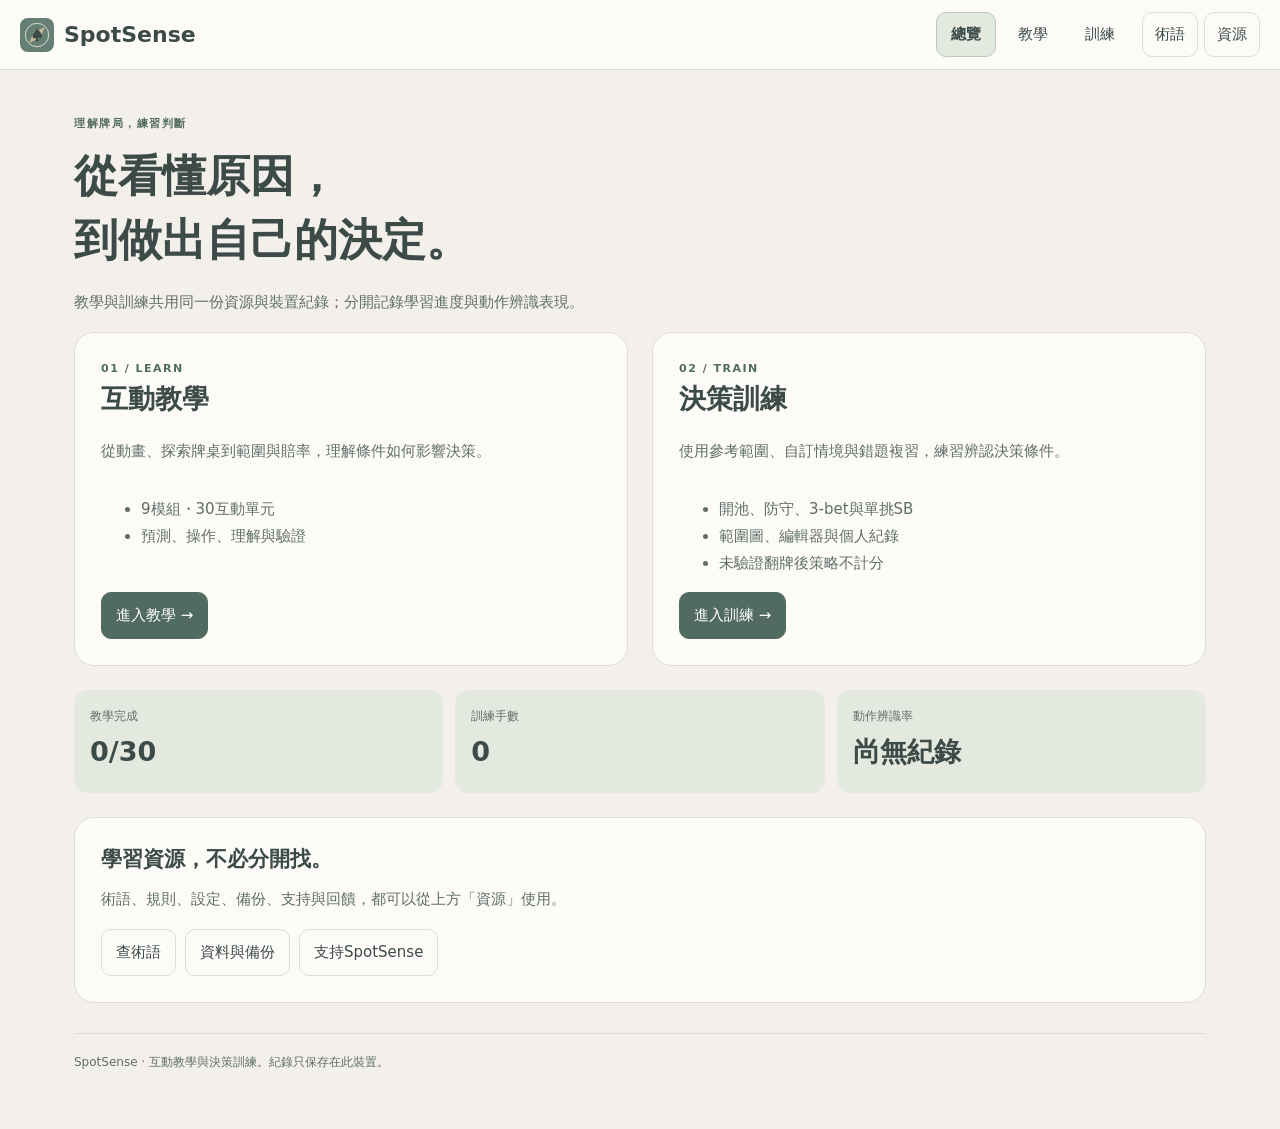
==== commit a5cc046c: "Add files via upload" ====
--- a/index.html
+++ b/index.html
@@ -1 +1,3 @@
-<!doctype html><html lang="zh-TW"><head><meta charset="utf-8"><meta name="viewport" content="width=device-width,initial-scale=1,viewport-fit=cover"><meta name="theme-color" content="#f3f0eb"><link rel="manifest" href="manifest.json"><link rel="stylesheet" href="assets/shared.a4ead173c9.css"><script src="assets/compat.a0696203bd.js"></script><title>SpotSense｜教學與訓練</title></head><body><div class="ss-global"><a class="ss-brand" href="index.html"><span class="ss-logo" aria-hidden="true">↗</span>SpotSense</a><nav aria-label="主要導覽"><a href="index.html" aria-current="page">總覽</a><a href="learn.html">教學</a><a href="training.html">訓練</a><a href="models.html">模型與頻率</a></nav></div><main class="ss-main"><span class="ss-kicker">POKER CONCEPTS INTO DECISIONS</span><h1>先看懂牌局，<br>再練出你的判斷。</h1><p>教學完成、動作辨識與頻率執行分開記錄，讓每一次操作都有原因。</p><section class="ss-cols"><article class="ss-path"><span class="ss-kicker">01 / LEARN</span><h2>互動教學</h2><p>從規則、動畫與點按牌桌開始理解。</p><ul><li>9個模組・30個互動單元</li><li>位置、範圍、賠率與GTO入門</li><li>先預測 → 操作 → 理解 → 驗證</li></ul><a class="ss-link ss-primary" href="learn.html">進入教學 →</a></article><article class="ss-path"><span class="ss-kicker">02 / PRACTICE</span><h2>決策訓練</h2><p>把觀念帶入情境，分清每個答案的依據。</p><ul><li>開池、防守、3-bet與單挑SB</li><li>21個帳目一致的翻牌後探索情境</li><li>21道模型題、獨立混合頻率練習</li></ul><div class="ss-actions"><a class="ss-link ss-primary" href="training.html">進入訓練 →</a><a class="ss-link" href="models.html">模型與頻率</a></div></article></section><section class="ss-metrics" aria-label="本機學習概況"><div><span>教學完成</span><strong id="learn-count">—</strong></div><div><span>範圍訓練手數</span><strong id="hand-count">—</strong></div><div><span>模型題答對</span><strong id="model-count">—</strong></div></section><section class="ss-box"><h2>資料由你保存</h2><p>沒有帳號或雲端同步。更換網域、瀏覽器或裝置前先備份。首次載入修正版時，舊版訓練統計會封存後重新開始；自訂範圍與情境保留。</p><div class="ss-actions"><button class="ss-link" id="backup-export">匯出全部紀錄（含舊版封存）</button><button class="ss-link" id="backup-import">匯入備份</button><input type="file" id="backup-file" accept=".json,application/json" hidden></div><p id="backup-status" role="status"></p></section><footer>SpotSense 0.3.1 RC · 完整靜態部署版。不是即時Solver；未驗證策略不計分。<br>iOS27 Safari尚待實機驗收；識別圖為暫用。<a href="THIRD_PARTY_NOTICES.md">第三方授權</a>。</footer></main><dialog id="backup-dialog" aria-labelledby="backup-title"><h2 id="backup-title">匯入並覆寫紀錄？</h2><p>先備份目前紀錄，只匯入可信任的檔案；資料不會上傳伺服器。</p><div class="ss-actions"><button class="ss-link" id="backup-cancel">取消</button><button class="ss-link ss-primary" id="backup-confirm">確認匯入</button></div></dialog><script src="assets/home.fa8c4ca1a1.js"></script><script src="assets/register-sw.2b7d99ce07.js"></script></body></html>+<!DOCTYPE html>
+
+<html lang="zh-TW"><head><meta charset="utf-8"/><meta content="width=device-width,initial-scale=1,viewport-fit=cover" name="viewport"/><meta content="#f3f0eb" name="theme-color"/><link href="manifest.json" rel="manifest"/><link href="assets/app.13f073b77cef.css" rel="stylesheet"/><script src="assets/storage.f038b07e2867.js"></script><title>SpotSense｜教學與訓練</title><meta content="light" name="color-scheme"/><meta content="default" name="apple-mobile-web-app-status-bar-style"/></head><body><header class="site-header" role="banner"><a aria-label="SpotSense首頁" class="site-brand" href="index.html"><img alt="" src="app-mark.svg"/>SpotSense</a><nav aria-label="主要導覽" class="site-nav"><a aria-current="page" href="index.html">總覽</a><a href="learn.html">教學</a><a href="training.html">訓練</a></nav><div class="site-tools"><button data-common="glossary">術語</button><button data-common="resources">資源</button></div></header><main class="app-main"><div class="eyebrow">理解牌局，練習判斷</div><h1>從看懂原因，<br/>到做出自己的決定。</h1><p class="muted">教學與訓練共用同一份資源與裝置紀錄；分開記錄學習進度與動作辨識表現。</p><section class="path-grid"><article class="path-card"><div class="eyebrow">01 / LEARN</div><h2>互動教學</h2><p>從動畫、探索牌桌到範圍與賠率，理解條件如何影響決策。</p><ul><li>9模組・30互動單元</li><li>預測、操作、理解與驗證</li></ul><a class="link-button primary" href="learn.html">進入教學 →</a></article><article class="path-card"><div class="eyebrow">02 / TRAIN</div><h2>決策訓練</h2><p>使用參考範圍、自訂情境與錯題複習，練習辨認決策條件。</p><ul><li>開池、防守、3-bet與單挑SB</li><li>範圍圖、編輯器與個人紀錄</li><li>未驗證翻牌後策略不計分</li></ul><a class="link-button primary" href="training.html">進入訓練 →</a></article></section><section class="metrics"><div><span>教學完成</span><strong id="learn-count">—</strong></div><div><span>訓練手數</span><strong id="train-count">—</strong></div><div><span>動作辨識率</span><strong id="train-accuracy">—</strong></div></section><section class="surface-card"><h2>學習資源，不必分開找。</h2><p class="muted">術語、規則、設定、備份、支持與回饋，都可以從上方「資源」使用。</p><div class="button-row"><button class="secondary" data-common="glossary">查術語</button><button class="secondary" data-common="backup">資料與備份</button><button class="secondary" data-common="support">支持SpotSense</button></div></section><footer>SpotSense · 互動教學與決策訓練。紀錄只保存在此裝置。</footer></main><script src="assets/common.2da257380c12.js"></script><script src="assets/home.82343c43fdcd.js"></script><script src="assets/register-sw.35ed9e246ea2.js"></script></body></html>
--- a/assets/app.13f073b77cef.css
+++ b/assets/app.13f073b77cef.css
@@ -0,0 +1,2 @@
+
+:root{color-scheme:light;--bg:#f3f0eb;--paper:#fcfbf8;--ink:#3d4b48;--muted:#606e67;--line:#dcded6;--primary:#526b60;--deep:#526b60;--sage:#8d9d90;--soft:#e4e9df;--rose:#b78e88;--rose-soft:#eeded9;--blue:#8b9ca6;--blue-soft:#e0e8ed;--sand:#c8b697;--sand-soft:#eee5d6;--red:#8b5651;--mint:#526b60;--mint-soft:#e4e9df;--surface-warm:#eee5d6;--color-raise:#526b60;--color-call:#58717f;--color-fold:#8b5651;--text-primary:#3d4b48;--text-secondary:#606e67;--bottom-nav-height:90px}*{box-sizing:border-box}html{-webkit-text-size-adjust:100%;text-size-adjust:100%;background:var(--bg)}body{margin:0;background:var(--bg);color:var(--ink);font:15px/1.8 system-ui,-apple-system,"Noto Sans TC",sans-serif}a{color:var(--primary)}button,input,textarea,select{font:inherit;color:inherit}button{cursor:pointer}button:disabled{opacity:.5;cursor:default}button:not(.cell):not(.chart-cell),input:not([type=checkbox]):not([type=range]),select{min-height:44px}button,a,input,select,summary{touch-action:manipulation}:focus-visible{outline:3px solid var(--primary)!important;outline-offset:3px!important}.hidden,[hidden]{display:none!important}img,svg{max-width:100%}input:not([type=checkbox]):not([type=range]),select,textarea{border:1px solid #bcc7bd;border-radius:10px;padding:10px 12px;background:var(--paper);max-width:100%}textarea{width:100%;resize:vertical}input[type=checkbox],input[type=range]{accent-color:var(--primary)}h1,h2,h3,h4{color:var(--ink);line-height:1.45}h1{font-size:clamp(28px,3.5vw,44px);margin:10px 0 18px}h2{font-size:21px;margin:0 0 12px}h3{font-size:17px;margin:0 0 8px}p{margin:8px 0 16px}.muted,.small{color:var(--muted)}.small{font-size:12px}.eyebrow{font-size:11px;font-weight:750;letter-spacing:1.5px;color:var(--primary)}.primary,.secondary,.link-button,.btn-range-action,.stack-btn,.chart-pos-btn,.stats-filter,.btn-close,.btn-icon,.btn-reset-stats{display:inline-flex;align-items:center;justify-content:center;gap:7px;min-height:44px;border:1px solid var(--line);border-radius:10px;padding:9px 14px;background:var(--paper);color:var(--ink);text-decoration:none}.primary,.link-button.primary,.stack-btn.active,.chart-pos-btn.active{background:var(--primary);border-color:var(--primary);color:#fff}.danger,.btn-danger,.btn-range-delete,.btn-reset-stats{background:var(--rose-soft);color:var(--red)}.button-row{display:flex;gap:9px;flex-wrap:wrap}.site-header{height:auto!important;position:relative!important;top:auto!important;display:flex;justify-content:space-between;align-items:center;flex-wrap:wrap;gap:12px;padding:12px max(20px,calc((100vw - 1380px)/2));padding-top:max(12px,env(safe-area-inset-top));background:var(--paper);border-bottom:1px solid var(--line);z-index:40}.site-brand{order:1;display:flex;gap:10px;align-items:center;text-decoration:none;color:var(--ink);font-size:22px;font-weight:800;min-height:44px}.site-brand img{width:34px;height:34px}.site-nav{order:2;display:flex;gap:7px;margin-left:auto}.site-nav a{display:flex;align-items:center;justify-content:center;min-height:44px;padding:8px 14px;border:1px solid transparent;border-radius:10px;text-decoration:none;color:var(--ink)}.site-nav a[aria-current=page]{background:var(--soft);border-color:#bcc7bd;font-weight:750}.site-tools{order:3;display:flex;gap:6px}.site-tools button{min-height:44px;border:1px solid var(--line);border-radius:10px;background:var(--paper);padding:8px 12px}.app-main{max-width:1180px;margin:auto;padding:44px 24px 55px}.path-grid{display:grid;grid-template-columns:1fr 1fr;gap:24px}.surface-card,.path-card,.mode-intro{background:var(--paper);border:1px solid var(--line);border-radius:20px;padding:26px;min-width:0}.path-card{display:flex;flex-direction:column}.path-card p,.path-card ul,.mode-intro p{color:var(--muted)}.path-card .link-button{align-self:flex-start;margin-top:auto}.path-card h2{font-size:27px}.metrics{display:grid;grid-template-columns:repeat(3,minmax(0,1fr));gap:12px;margin:24px 0}.metrics>div{padding:16px;background:var(--soft);border-radius:14px;min-width:0}.metrics span{display:block;font-size:12px;color:var(--muted)}.metrics strong{font-size:27px;overflow-wrap:anywhere}footer{border-top:1px solid var(--line);padding-top:18px;margin-top:30px;color:var(--muted);font-size:12px}.field{display:grid;gap:7px;margin:14px 0}.toggle-row{display:flex;justify-content:space-between;align-items:center;gap:16px;min-height:54px;padding:10px 0;border-bottom:1px solid var(--line)}.toggle-row input{width:22px;height:22px}.resource-grid{display:grid;grid-template-columns:1fr 1fr;gap:12px}.resource-tile{display:grid;gap:6px;text-align:left;padding:18px;border:1px solid var(--line);border-radius:14px;background:var(--paper);color:var(--ink)}.resource-tile span{font-size:13px;color:var(--muted)}.term-card{padding:18px;border:1px solid var(--line);border-radius:14px;margin:12px 0}.term-card h3{margin-bottom:5px}.term-en{font-size:12px;color:var(--muted)}.license-text{white-space:pre-wrap;overflow-wrap:anywhere;font:12px/1.7 ui-monospace,monospace}.shared-dialog,.ss-layer,.course-drawer{position:fixed;inset:auto 0;top:var(--vtop,0px);width:100vw;max-width:100vw;height:var(--vh,100dvh);max-height:none;margin:0;padding:max(14px,env(safe-area-inset-top)) 14px max(14px,env(safe-area-inset-bottom));border:0;background:transparent;color:var(--ink);overflow:hidden;align-items:center;justify-content:center;transform:none;z-index:4000}.shared-dialog:not([open]),.ss-layer:not([open]),.course-drawer:not([open]){display:none}.shared-dialog[open],.ss-layer[open],.course-drawer[open]{display:flex}dialog::backdrop{background:rgba(61,75,72,.5)}.dialog-panel{width:min(760px,100%);max-height:100%;display:flex;flex-direction:column;overflow:hidden;border:1px solid #bcc7bd;border-radius:20px;background:var(--paper);box-shadow:0 12px 42px #3d4b481a}.dialog-head,.modal-header{display:flex;align-items:center;justify-content:space-between;gap:12px;padding:14px 18px;border-bottom:1px solid var(--line);flex:0 0 auto;background:var(--paper)}.dialog-head h2,.modal-header h2{font-size:20px;margin:0;min-width:0;overflow-wrap:anywhere}.dialog-body,.modal-body{padding:18px 20px;overflow:auto;min-height:0;flex:1 1 auto;overscroll-behavior:contain;-webkit-overflow-scrolling:touch}.ss-layer>.modal,.ss-layer>.first-run-flow{position:relative;inset:auto;width:100%;height:100%;max-height:100%;min-height:0;display:flex;align-items:center;justify-content:center;padding:0;background:transparent}.modal-content,.first-run-window{width:min(900px,100%);max-height:100%;min-height:0;display:flex;flex-direction:column;overflow:hidden;border:1px solid #bcc7bd;border-radius:20px;background:var(--paper);color:var(--ink);box-shadow:0 12px 42px #3d4b481a}.first-run-window{padding:22px;overflow:auto;gap:14px}.btn-close{font-size:24px;min-width:44px}.ss-layer>#feedback{position:relative!important;inset:auto!important;width:min(480px,100%)!important;max-height:100%!important;height:auto!important;min-height:0!important;margin:0!important;padding:24px!important;overflow:auto!important;border:1px solid #bcc7bd!important;border-radius:18px!important;background:var(--paper)!important;color:var(--ink)!important;opacity:1!important;visibility:visible!important;transform:none!important;animation:none!important;transition:none!important;box-shadow:0 12px 42px #3d4b481a!important}.feedback.success{border-top:4px solid var(--primary)!important}.feedback.error{border-top:4px solid var(--rose)!important}.feedback h3{font-size:24px;margin:0 0 12px}.feedback-icon{display:block;font-size:28px;margin-bottom:10px}.feedback p{font-size:15px;line-height:1.75;color:var(--muted)}.btn-next{width:100%;background:var(--primary);color:#fff;min-height:48px;border-radius:10px;padding:12px}.grid-wrap{min-width:0;max-width:100%;margin:12px 0}.grid-scroll{max-width:100%;overflow:auto;-webkit-overflow-scrolling:touch}.grid-expanded .rg,.grid-expanded .chart-grid,.grid-expanded .range-editor-grid{width:650px!important;min-width:650px!important;max-width:none!important;grid-template-columns:repeat(13,minmax(44px,1fr))!important}.grid-expanded .cell,.grid-expanded .chart-cell{min-height:44px!important;font-size:13px!important}#toast-container{position:fixed;z-index:9000;left:14px;right:14px;top:14px;display:grid;gap:8px;pointer-events:none}.toast{padding:14px 18px;background:var(--paper);border:1px solid #bcc7bd;border-left:4px solid var(--primary);border-radius:12px;justify-self:center;pointer-events:auto;max-width:620px}.toast-error{border-left-color:var(--rose)}.learn-toolbar{max-width:1400px;margin:auto;padding:14px 24px 0;display:flex;justify-content:space-between;gap:12px;align-items:center;color:var(--muted);font-size:13px}.course-drawer .dialog-panel{max-width:440px}.course-drawer #nav{display:block!important;position:static!important;max-height:none!important;overflow:visible!important;padding:12px;margin:0;width:100%}.course-drawer .navitem{font-size:14px;line-height:1.6;min-height:44px;padding:10px 12px}.update-note{position:fixed;z-index:8000;left:50%;bottom:110px;transform:translateX(-50%);width:min(460px,calc(100vw - 24px));padding:16px;background:var(--paper);border:1px solid #bcc7bd;border-radius:14px}.update-note .button-row{margin-top:10px}@media(max-width:700px){.site-header{padding:10px 16px;padding-top:max(10px,env(safe-area-inset-top));gap:8px}.site-brand{font-size:21px}.site-tools{order:2}.site-tools button{font-size:13px;padding:8px 10px}.site-nav{order:3;width:100%;margin-left:0}.site-nav a{flex:1}.app-main{padding:28px 16px}.path-grid,.resource-grid{grid-template-columns:1fr}.path-card,.surface-card,.mode-intro{padding:20px}.metrics{gap:8px}.metrics>div{padding:12px}.metrics strong{font-size:23px}.dialog-head,.modal-header{padding:12px 14px}.dialog-head h2,.modal-header h2{font-size:18px}.dialog-body,.modal-body{padding:16px}.learn-toolbar{padding:12px 16px 0}.ss-layer>#feedback{padding:20px!important}input:not([type=checkbox]):not([type=range]),select,textarea{font-size:16px}}@media(max-height:450px){.shared-dialog,.ss-layer{align-items:flex-start}}@media(prefers-reduced-motion:reduce){*,*::before,*::after{animation-duration:.01ms!important;transition-duration:.01ms!important;scroll-behavior:auto!important}}
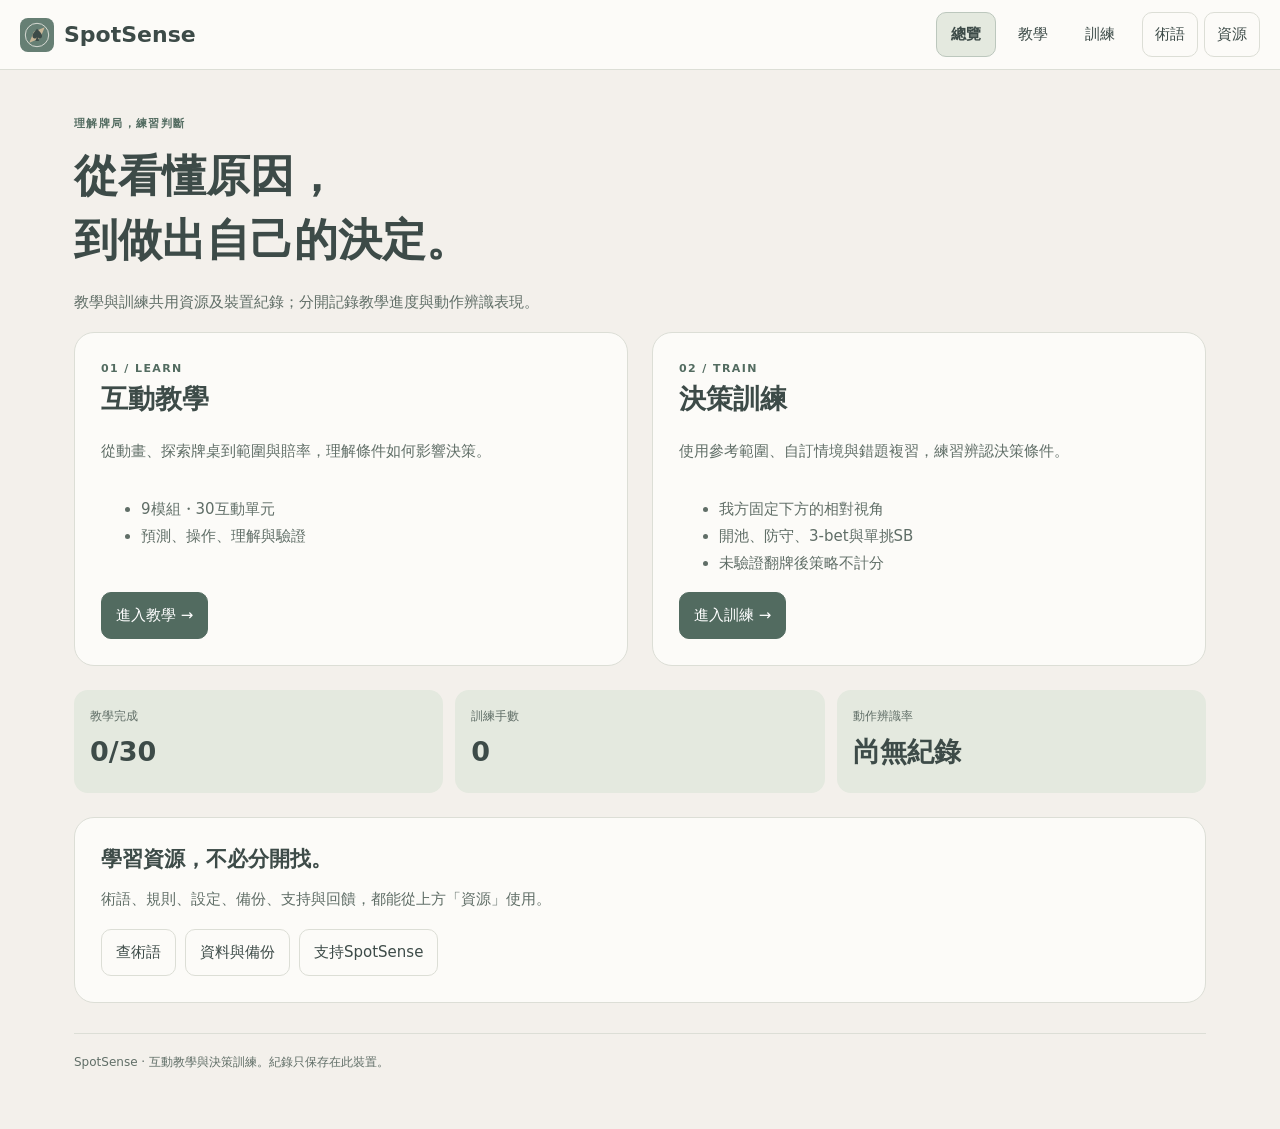
==== commit a8557921: "Add files via upload" ====
--- a/index.html
+++ b/index.html
@@ -1,3 +1,3 @@
 <!DOCTYPE html>
 
-<html lang="zh-TW"><head><meta charset="utf-8"/><meta content="width=device-width,initial-scale=1,viewport-fit=cover" name="viewport"/><meta content="#f3f0eb" name="theme-color"/><link href="manifest.json" rel="manifest"/><link href="assets/app.13f073b77cef.css" rel="stylesheet"/><script src="assets/storage.f038b07e2867.js"></script><title>SpotSense｜教學與訓練</title><meta content="light" name="color-scheme"/><meta content="default" name="apple-mobile-web-app-status-bar-style"/></head><body><header class="site-header" role="banner"><a aria-label="SpotSense首頁" class="site-brand" href="index.html"><img alt="" src="app-mark.svg"/>SpotSense</a><nav aria-label="主要導覽" class="site-nav"><a aria-current="page" href="index.html">總覽</a><a href="learn.html">教學</a><a href="training.html">訓練</a></nav><div class="site-tools"><button data-common="glossary">術語</button><button data-common="resources">資源</button></div></header><main class="app-main"><div class="eyebrow">理解牌局，練習判斷</div><h1>從看懂原因，<br/>到做出自己的決定。</h1><p class="muted">教學與訓練共用同一份資源與裝置紀錄；分開記錄學習進度與動作辨識表現。</p><section class="path-grid"><article class="path-card"><div class="eyebrow">01 / LEARN</div><h2>互動教學</h2><p>從動畫、探索牌桌到範圍與賠率，理解條件如何影響決策。</p><ul><li>9模組・30互動單元</li><li>預測、操作、理解與驗證</li></ul><a class="link-button primary" href="learn.html">進入教學 →</a></article><article class="path-card"><div class="eyebrow">02 / TRAIN</div><h2>決策訓練</h2><p>使用參考範圍、自訂情境與錯題複習，練習辨認決策條件。</p><ul><li>開池、防守、3-bet與單挑SB</li><li>範圍圖、編輯器與個人紀錄</li><li>未驗證翻牌後策略不計分</li></ul><a class="link-button primary" href="training.html">進入訓練 →</a></article></section><section class="metrics"><div><span>教學完成</span><strong id="learn-count">—</strong></div><div><span>訓練手數</span><strong id="train-count">—</strong></div><div><span>動作辨識率</span><strong id="train-accuracy">—</strong></div></section><section class="surface-card"><h2>學習資源，不必分開找。</h2><p class="muted">術語、規則、設定、備份、支持與回饋，都可以從上方「資源」使用。</p><div class="button-row"><button class="secondary" data-common="glossary">查術語</button><button class="secondary" data-common="backup">資料與備份</button><button class="secondary" data-common="support">支持SpotSense</button></div></section><footer>SpotSense · 互動教學與決策訓練。紀錄只保存在此裝置。</footer></main><script src="assets/common.2da257380c12.js"></script><script src="assets/home.82343c43fdcd.js"></script><script src="assets/register-sw.35ed9e246ea2.js"></script></body></html>+<html lang="zh-TW"><head><meta charset="utf-8"/><meta content="width=device-width,initial-scale=1,viewport-fit=cover" name="viewport"/><link href="manifest.json" rel="manifest"/><link href="assets/app.887cf16b4030.css" rel="stylesheet"/><script src="assets/storage.0049f1f8cc7c.js"></script><title>SpotSense｜教學與訓練</title><meta content="#f3f0eb" name="theme-color"/><meta content="light" name="color-scheme"/><meta content="default" name="apple-mobile-web-app-status-bar-style"/></head><body><header class="site-header" role="banner"><a aria-label="SpotSense首頁" class="site-brand" href="index.html"><img alt="" src="app-mark.svg"/>SpotSense</a><nav aria-label="主要導覽" class="site-nav"><a aria-current="page" href="index.html">總覽</a><a href="learn.html">教學</a><a href="training.html">訓練</a></nav><div class="site-tools"><button data-common="glossary">術語</button><button data-common="resources">資源</button></div></header><main class="app-main"><div class="eyebrow">理解牌局，練習判斷</div><h1>從看懂原因，<br/>到做出自己的決定。</h1><p class="muted">教學與訓練共用資源及裝置紀錄；分開記錄教學進度與動作辨識表現。</p><section class="path-grid"><article class="path-card"><div class="eyebrow">01 / LEARN</div><h2>互動教學</h2><p>從動畫、探索牌桌到範圍與賠率，理解條件如何影響決策。</p><ul><li>9模組・30互動單元</li><li>預測、操作、理解與驗證</li></ul><a class="link-button primary" href="learn.html">進入教學 →</a></article><article class="path-card"><div class="eyebrow">02 / TRAIN</div><h2>決策訓練</h2><p>使用參考範圍、自訂情境與錯題複習，練習辨認決策條件。</p><ul><li>我方固定下方的相對視角</li><li>開池、防守、3-bet與單挑SB</li><li>未驗證翻牌後策略不計分</li></ul><a class="link-button primary" href="training.html">進入訓練 →</a></article></section><section class="metrics"><div><span>教學完成</span><strong id="learn-count">—</strong></div><div><span>訓練手數</span><strong id="train-count">—</strong></div><div><span>動作辨識率</span><strong id="train-accuracy">—</strong></div></section><section class="surface-card"><h2>學習資源，不必分開找。</h2><p class="muted">術語、規則、設定、備份、支持與回饋，都能從上方「資源」使用。</p><div class="button-row"><button class="secondary" data-common="glossary">查術語</button><button class="secondary" data-common="backup">資料與備份</button><button class="secondary" data-common="support">支持SpotSense</button></div></section><footer>SpotSense · 互動教學與決策訓練。紀錄只保存在此裝置。</footer></main><script src="assets/common.5903cf70404b.js"></script><script src="assets/home.82343c43fdcd.js"></script><script src="assets/register-sw.23cbf409a22a.js"></script></body></html>
--- a/assets/app.887cf16b4030.css
+++ b/assets/app.887cf16b4030.css
@@ -0,0 +1,2 @@
+
+:root{color-scheme:light;--bg:#f3f0eb;--paper:#fcfbf8;--ink:#3d4b48;--muted:#606e67;--line:#dcded6;--primary:#526b60;--deep:#526b60;--sage:#8d9d90;--soft:#e4e9df;--rose:#b78e88;--rose-soft:#eeded9;--blue:#8b9ca6;--blue-soft:#e0e8ed;--sand:#c8b697;--sand-soft:#eee5d6;--red:#8b5651;--mint:#526b60;--mint-soft:#e4e9df;--surface-warm:#eee5d6;--color-raise:#526b60;--color-call:#58717f;--color-fold:#8b5651;--text-primary:#3d4b48;--text-secondary:#606e67;--bottom-nav-height:90px}*{box-sizing:border-box}html{-webkit-text-size-adjust:100%;text-size-adjust:100%;background:var(--bg)}body{margin:0;background:var(--bg);color:var(--ink);font:15px/1.8 system-ui,-apple-system,"Noto Sans TC",sans-serif}a{color:var(--primary)}button,input,select,textarea{font:inherit;color:inherit}button{cursor:pointer}button:disabled{opacity:.5;cursor:default}button:not(.cell):not(.chart-cell),select,input:not([type=checkbox]):not([type=range]){min-height:44px}a,button,input,select,summary{touch-action:manipulation}:focus-visible{outline:3px solid var(--primary)!important;outline-offset:3px!important}.hidden,[hidden]{display:none!important}svg,img{max-width:100%}input:not([type=checkbox]):not([type=range]),select,textarea{max-width:100%;border:1px solid #bcc7bd;border-radius:10px;padding:10px 12px;background:var(--paper)}textarea{width:100%;resize:vertical}input[type=checkbox],input[type=range]{accent-color:var(--primary)}h1,h2,h3,h4{color:var(--ink);line-height:1.45}h1{font-size:clamp(28px,3.5vw,44px);margin:10px 0 18px}h2{font-size:21px;margin:0 0 12px}h3{font-size:17px;margin:0 0 8px}p{margin:8px 0 16px}.muted,.small{color:var(--muted)}.small{font-size:12px}.eyebrow{font-size:11px;font-weight:750;letter-spacing:1.4px;color:var(--primary)}.primary,.secondary,.link-button,.btn-range-action,.stack-btn,.chart-pos-btn,.stats-filter,.btn-close,.btn-icon,.btn-reset-stats{display:inline-flex;align-items:center;justify-content:center;gap:7px;min-height:44px;padding:9px 14px;border:1px solid var(--line);border-radius:10px;background:var(--paper);color:var(--ink);text-decoration:none}.primary,.link-button.primary,.stack-btn.active,.chart-pos-btn.active{background:var(--primary);color:#fff;border-color:var(--primary)}.danger,.btn-danger,.btn-range-delete,.btn-reset-stats{background:var(--rose-soft);color:var(--red)}.button-row{display:flex;gap:9px;flex-wrap:wrap}.site-header{height:auto!important;position:relative!important;top:auto!important;display:flex;align-items:center;justify-content:space-between;flex-wrap:wrap;gap:12px;padding:12px max(20px,calc((100vw - 1380px)/2));padding-top:max(12px,env(safe-area-inset-top));background:var(--paper);border-bottom:1px solid var(--line);z-index:40}.site-brand{order:1;display:flex;align-items:center;gap:10px;min-height:44px;font-size:22px;font-weight:800;color:var(--ink);text-decoration:none}.site-brand img{width:34px;height:34px}.site-nav{order:2;display:flex;gap:7px;margin-left:auto}.site-nav a{min-height:44px;display:flex;align-items:center;justify-content:center;padding:8px 14px;border:1px solid transparent;border-radius:10px;text-decoration:none;color:var(--ink)}.site-nav a[aria-current=page]{background:var(--soft);border-color:#bcc7bd;font-weight:750}.site-tools{order:3;display:flex;gap:6px}.site-tools button{min-height:44px;padding:8px 12px;border:1px solid var(--line);border-radius:10px;background:var(--paper)}.app-main{max-width:1180px;margin:auto;padding:44px 24px 55px}.path-grid{display:grid;grid-template-columns:1fr 1fr;gap:24px}.surface-card,.path-card,.mode-intro{min-width:0;padding:26px;background:var(--paper);border:1px solid var(--line);border-radius:20px}.path-card{display:flex;flex-direction:column}.path-card h2{font-size:27px}.path-card p,.path-card ul,.mode-intro p{color:var(--muted)}.path-card .link-button{align-self:flex-start;margin-top:auto}.metrics{display:grid;grid-template-columns:repeat(3,minmax(0,1fr));gap:12px;margin:24px 0}.metrics>div{padding:16px;background:var(--soft);border-radius:14px;min-width:0}.metrics span{display:block;font-size:12px;color:var(--muted)}.metrics strong{font-size:27px;overflow-wrap:anywhere}footer{margin-top:30px;padding-top:18px;border-top:1px solid var(--line);font-size:12px;color:var(--muted)}.field{display:grid;gap:7px;margin:14px 0}.toggle-row{display:flex;justify-content:space-between;align-items:center;min-height:54px;gap:16px;padding:10px 0;border-bottom:1px solid var(--line)}.toggle-row input{width:22px;height:22px}.resource-grid{display:grid;grid-template-columns:1fr 1fr;gap:12px}.resource-tile{display:grid;gap:6px;padding:18px;border:1px solid var(--line);border-radius:14px;background:var(--paper);color:var(--ink);text-align:left}.resource-tile span{font-size:13px;color:var(--muted)}.term-card{padding:18px;margin:12px 0;border:1px solid var(--line);border-radius:14px}.term-en{font-size:12px;color:var(--muted)}.license-text{white-space:pre-wrap;overflow-wrap:anywhere;font:12px/1.7 ui-monospace,monospace}.shared-dialog,.ss-layer,.course-drawer{position:fixed;inset:auto 0;top:var(--vtop,0px);width:100vw;max-width:100vw;height:var(--vh,100dvh);max-height:none;margin:0;padding:max(14px,env(safe-area-inset-top)) 14px max(14px,env(safe-area-inset-bottom));border:0;background:transparent;color:var(--ink);overflow:hidden;align-items:center;justify-content:center;transform:none;z-index:4000}.shared-dialog:not([open]),.ss-layer:not([open]),.course-drawer:not([open]){display:none}.shared-dialog[open],.ss-layer[open],.course-drawer[open]{display:flex}dialog::backdrop{background:rgba(61,75,72,.5)}.dialog-panel{width:min(760px,100%);max-height:100%;display:flex;flex-direction:column;overflow:hidden;background:var(--paper);border:1px solid #bcc7bd;border-radius:20px;box-shadow:0 12px 42px #3d4b481a}.dialog-head,.modal-header{display:flex;align-items:center;justify-content:space-between;gap:12px;padding:14px 18px;border-bottom:1px solid var(--line);background:var(--paper);flex:0 0 auto}.dialog-head h2,.modal-header h2{font-size:20px;margin:0;min-width:0;overflow-wrap:anywhere}.dialog-body,.modal-body{padding:18px 20px;overflow:auto;min-height:0;flex:1 1 auto;overscroll-behavior:contain;-webkit-overflow-scrolling:touch}.ss-layer>.modal,.ss-layer>.first-run-flow{position:relative;inset:auto;width:100%;height:100%;max-height:100%;min-height:0;display:flex;align-items:center;justify-content:center;background:transparent;padding:0}.modal-content,.first-run-window{width:min(900px,100%);max-height:100%;min-height:0;display:flex;flex-direction:column;overflow:hidden;border:1px solid #bcc7bd;border-radius:20px;background:var(--paper);box-shadow:0 12px 42px #3d4b481a}.first-run-window{padding:22px;gap:14px;overflow:auto}.btn-close{min-width:44px;font-size:24px}.ss-layer>#feedback{position:relative!important;inset:auto!important;width:min(480px,100%)!important;height:auto!important;max-height:100%!important;min-height:0!important;margin:0!important;padding:24px!important;overflow:auto!important;border:1px solid #bcc7bd!important;border-radius:18px!important;background:var(--paper)!important;color:var(--ink)!important;opacity:1!important;visibility:visible!important;transform:none!important;animation:none!important;transition:none!important;box-shadow:0 12px 42px #3d4b481a!important}.feedback.success{border-top:4px solid var(--primary)!important}.feedback.error{border-top:4px solid var(--rose)!important}.feedback h3{font-size:24px;margin:0 0 12px}.feedback p{font-size:15px;line-height:1.75;color:var(--muted)}.feedback-icon{display:block;font-size:28px;margin-bottom:10px}.btn-next{min-height:48px;width:100%;border-radius:10px;padding:12px;background:var(--primary);color:#fff}.grid-wrap{min-width:0;max-width:100%;margin:12px 0}.grid-scroll{max-width:100%;overflow:auto;-webkit-overflow-scrolling:touch}.grid-expanded .rg,.grid-expanded .chart-grid,.grid-expanded .range-editor-grid{width:650px!important;min-width:650px!important;max-width:none!important;grid-template-columns:repeat(13,minmax(44px,1fr))!important}.grid-expanded .cell,.grid-expanded .chart-cell{min-height:44px!important;font-size:13px!important}#toast-container{position:fixed;z-index:9000;left:14px;right:14px;top:14px;display:grid;gap:8px;pointer-events:none}.toast{padding:14px 18px;background:var(--paper);border:1px solid #bcc7bd;border-left:4px solid var(--primary);border-radius:12px;justify-self:center;pointer-events:auto;max-width:620px}.toast-error{border-left-color:var(--rose)}.learn-toolbar{max-width:1400px;margin:auto;padding:14px 24px 0;display:flex;justify-content:space-between;align-items:center;gap:12px;font-size:13px;color:var(--muted)}.course-drawer .dialog-panel{max-width:440px}.course-drawer #nav{display:block!important;position:static!important;max-height:none!important;overflow:visible!important;padding:12px;margin:0;width:100%}.course-drawer .navitem{min-height:44px;padding:10px 12px;font-size:14px;line-height:1.6}.update-note{position:fixed;z-index:8000;left:50%;bottom:110px;transform:translateX(-50%);width:min(460px,calc(100vw - 24px));padding:16px;background:var(--paper);border:1px solid #bcc7bd;border-radius:14px}.update-note .button-row{margin-top:10px}.language-notice{padding:10px 14px;background:var(--sand-soft);border:1px solid #d9cfbd;border-radius:10px;font-size:13px;color:var(--ink);margin-bottom:16px}@media(max-width:700px){.site-header{padding:10px 16px;padding-top:max(10px,env(safe-area-inset-top));gap:8px}.site-brand{font-size:21px}.site-tools{order:2}.site-tools button{font-size:13px;padding:8px 10px}.site-nav{order:3;width:100%;margin-left:0}.site-nav a{flex:1}.app-main{padding:28px 16px}.path-grid,.resource-grid{grid-template-columns:1fr}.path-card,.surface-card,.mode-intro{padding:20px}.metrics{gap:8px}.metrics>div{padding:12px}.metrics strong{font-size:23px}.dialog-head,.modal-header{padding:12px 14px}.dialog-head h2,.modal-header h2{font-size:18px}.dialog-body,.modal-body{padding:16px}.learn-toolbar{padding:12px 16px 0}.ss-layer>#feedback{padding:20px!important}input:not([type=checkbox]):not([type=range]),select,textarea{font-size:16px}}@media(max-height:450px){.shared-dialog,.ss-layer{align-items:flex-start}}@media(prefers-reduced-motion:reduce){*,*::before,*::after{animation-duration:.01ms!important;transition-duration:.01ms!important;scroll-behavior:auto!important}}
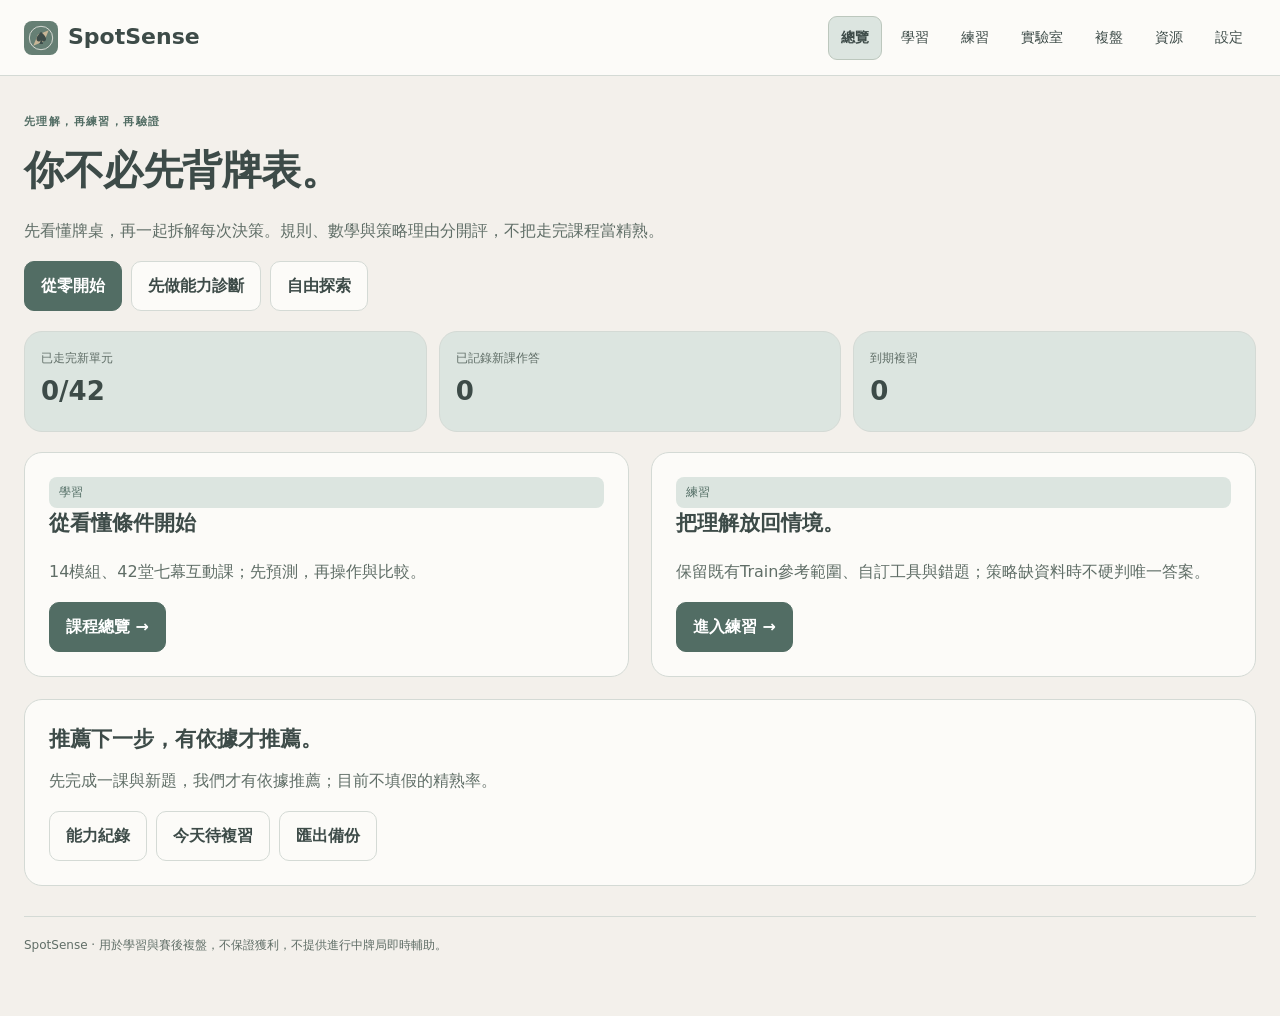
==== commit b657918e: "Add files via upload" ====
--- a/index.html
+++ b/index.html
@@ -1,3 +1 @@
-<!DOCTYPE html>
-
-<html lang="zh-TW"><head><meta charset="utf-8"/><meta content="width=device-width,initial-scale=1,viewport-fit=cover" name="viewport"/><link href="manifest.json" rel="manifest"/><link href="assets/app.887cf16b4030.css" rel="stylesheet"/><script src="assets/storage.0049f1f8cc7c.js"></script><title>SpotSense｜教學與訓練</title><meta content="#f3f0eb" name="theme-color"/><meta content="light" name="color-scheme"/><meta content="default" name="apple-mobile-web-app-status-bar-style"/></head><body><header class="site-header" role="banner"><a aria-label="SpotSense首頁" class="site-brand" href="index.html"><img alt="" src="app-mark.svg"/>SpotSense</a><nav aria-label="主要導覽" class="site-nav"><a aria-current="page" href="index.html">總覽</a><a href="learn.html">教學</a><a href="training.html">訓練</a></nav><div class="site-tools"><button data-common="glossary">術語</button><button data-common="resources">資源</button></div></header><main class="app-main"><div class="eyebrow">理解牌局，練習判斷</div><h1>從看懂原因，<br/>到做出自己的決定。</h1><p class="muted">教學與訓練共用資源及裝置紀錄；分開記錄教學進度與動作辨識表現。</p><section class="path-grid"><article class="path-card"><div class="eyebrow">01 / LEARN</div><h2>互動教學</h2><p>從動畫、探索牌桌到範圍與賠率，理解條件如何影響決策。</p><ul><li>9模組・30互動單元</li><li>預測、操作、理解與驗證</li></ul><a class="link-button primary" href="learn.html">進入教學 →</a></article><article class="path-card"><div class="eyebrow">02 / TRAIN</div><h2>決策訓練</h2><p>使用參考範圍、自訂情境與錯題複習，練習辨認決策條件。</p><ul><li>我方固定下方的相對視角</li><li>開池、防守、3-bet與單挑SB</li><li>未驗證翻牌後策略不計分</li></ul><a class="link-button primary" href="training.html">進入訓練 →</a></article></section><section class="metrics"><div><span>教學完成</span><strong id="learn-count">—</strong></div><div><span>訓練手數</span><strong id="train-count">—</strong></div><div><span>動作辨識率</span><strong id="train-accuracy">—</strong></div></section><section class="surface-card"><h2>學習資源，不必分開找。</h2><p class="muted">術語、規則、設定、備份、支持與回饋，都能從上方「資源」使用。</p><div class="button-row"><button class="secondary" data-common="glossary">查術語</button><button class="secondary" data-common="backup">資料與備份</button><button class="secondary" data-common="support">支持SpotSense</button></div></section><footer>SpotSense · 互動教學與決策訓練。紀錄只保存在此裝置。</footer></main><script src="assets/common.5903cf70404b.js"></script><script src="assets/home.82343c43fdcd.js"></script><script src="assets/register-sw.23cbf409a22a.js"></script></body></html>+<!doctype html><html lang="zh-TW"><head><meta charset="utf-8"><meta name="viewport" content="width=device-width,initial-scale=1,viewport-fit=cover"><meta name="theme-color" content="#f3f0eb"><meta name="color-scheme" content="light"><meta name="apple-mobile-web-app-status-bar-style" content="default"><link rel="icon" href="app-mark.svg"><link rel="manifest" href="manifest.json"><link rel="stylesheet" href="assets/app.css"><script src="assets/core.js"></script><script src="assets/store.js"></script><script src="assets/ui.js"></script><script src="assets/sources.js"></script><title>SpotSense｜互動學習與決策練習</title></head><body><header class="site-header" role="banner"><a class="site-brand" href="index.html"><img src="app-mark.svg" width="34" height="34" alt="">SpotSense</a><nav class="site-nav" aria-label="主要導覽"><a href="index.html" aria-current="page">總覽</a><a href="learn.html">學習</a><a href="training.html">練習</a><a href="workbench.html?view=lab">實驗室</a><a href="workbench.html?view=journal">複盤</a><button data-resource="resources">資源</button><button data-resource="settings">設定</button></nav><button class="secondary course-menu" data-resource="resources">更多</button></header><main class="app-main" id="home-main"><p class="muted">正在準備課程與本機紀錄…</p></main><nav class="mobile-nav" aria-label="網站導覽"><a href="index.html" aria-current="page">總覽</a><a href="learn.html">學習</a><a href="training.html">練習</a><button data-resource="resources">更多</button></nav><script src="assets/app.js"></script><script src="assets/home.js"></script><script src="assets/register-sw.js"></script></body></html>
--- a/assets/app.css
+++ b/assets/app.css
@@ -0,0 +1,11 @@
+
+:root{color-scheme:light;--bg:#f3f0eb;--paper:#fcfbf8;--ink:#3d4b48;--muted:#606e67;--line:#d4dad5;--primary:#526d64;--deep:#526d64;--sage:#8d9d90;--soft:#dce5e0;--rose:#b78e88;--rose-soft:#f2e5df;--blue:#8b9ca6;--blue-soft:#e8eef2;--sand:#c8b697;--sand-soft:#eee5d6;--red:#8b5651}*{box-sizing:border-box}html{-webkit-text-size-adjust:100%;text-size-adjust:100%;background:var(--bg)}body{margin:0;background:var(--bg);color:var(--ink);font:16px/1.75 system-ui,-apple-system,"Noto Sans TC",sans-serif}a{color:var(--primary)}button,input,select,textarea{font:inherit;color:inherit}button{cursor:pointer}button:disabled{opacity:.45;cursor:default}a,button,input,select,summary{touch-action:manipulation}button:not(.matrix-cell),input:not([type=checkbox]):not([type=range]),select{min-height:44px}button:focus-visible,a:focus-visible,input:focus-visible,select:focus-visible,textarea:focus-visible,summary:focus-visible{outline:3px solid var(--primary)!important;outline-offset:3px!important}[hidden],.hidden{display:none!important}img,svg{max-width:100%}h1,h2,h3,h4{color:var(--ink);line-height:1.45}h1{font-size:clamp(27px,3.2vw,40px);letter-spacing:-.5px;margin:10px 0 18px}h2{font-size:21px;margin:0 0 12px}h3{font-size:17px;margin:0 0 9px}p{margin:8px 0 16px}.muted,.small{color:var(--muted)}.small{font-size:13px}.eyebrow{font-size:11px;font-weight:750;letter-spacing:1.4px;color:var(--primary)}.primary,.secondary,.ghost,.danger,.link-button{display:inline-flex;justify-content:center;align-items:center;gap:8px;min-height:44px;padding:10px 16px;border:1px solid var(--line);border-radius:10px;background:var(--paper);color:var(--ink);text-decoration:none;font-weight:650}.primary,.link-button.primary{background:var(--primary);border-color:var(--primary);color:#fff}.danger{background:var(--rose-soft);color:var(--red);border-color:#c5aaa2}.button-row{display:flex;gap:9px;flex-wrap:wrap}.site-header{height:auto!important;position:relative!important;top:auto!important;min-height:76px;display:flex;align-items:center;justify-content:space-between;gap:12px;flex-wrap:wrap;padding:12px max(24px,calc((100vw - 1440px)/2));padding-top:max(12px,env(safe-area-inset-top));background:var(--paper);border-bottom:1px solid var(--line);z-index:40}.site-brand{display:flex;align-items:center;gap:10px;min-height:44px;font-size:22px;font-weight:800;color:var(--ink);text-decoration:none}.site-brand img{width:34px;height:34px}.site-nav{display:flex;gap:6px;flex-wrap:wrap}.site-nav a,.site-nav button{display:inline-flex;align-items:center;justify-content:center;min-height:44px;padding:8px 12px;border:1px solid transparent;border-radius:9px;background:transparent;color:var(--ink);text-decoration:none;font-size:14px}.site-nav a[aria-current=page]{background:var(--soft);border-color:#bcc7bd;font-weight:750}.app-main{max-width:1280px;margin:auto;padding:36px 24px 60px}.surface-card,.module-card,.path-card,.stat-card,.notice{background:var(--paper);border:1px solid var(--line);border-radius:18px;padding:24px;min-width:0}.surface-card p,.path-card p{color:var(--muted)}.path-grid{display:grid;grid-template-columns:1fr 1fr;gap:22px}.path-card{display:flex;flex-direction:column}.path-card .link-button{align-self:flex-start;margin-top:auto}.module-grid{display:grid;grid-template-columns:repeat(3,minmax(0,1fr));gap:16px}.module-card h2{font-size:21px}.module-card ul{list-style:none;padding:0;margin:12px 0 0;display:grid;gap:7px}.module-card li a{display:block;padding:9px 10px;border-radius:8px;text-decoration:none;background:var(--bg);color:var(--ink);font-size:14px}.stats-grid{display:grid;grid-template-columns:repeat(3,minmax(0,1fr));gap:12px;margin:20px 0}.stat-card{padding:16px;background:var(--soft)}.stat-card span{display:block;font-size:12px;color:var(--muted)}.stat-card strong{font-size:26px}.pill{display:inline-flex;padding:5px 10px;border-radius:8px;background:var(--soft);font-size:12px;color:var(--primary)}.notice{padding:14px 16px;background:var(--sand-soft);font-size:14px}.notice.error{background:var(--rose-soft);color:var(--red)}.notice.success{background:var(--soft)}footer{border-top:1px solid var(--line);padding-top:18px;margin-top:30px;font-size:12px;color:var(--muted)}.mobile-nav{display:none}.course-shell{max-width:1440px;margin:auto;padding:26px 24px 60px;display:grid;grid-template-columns:230px minmax(0,1fr);gap:26px}.course-nav{position:sticky;top:18px;max-height:calc(100vh - 36px);overflow:auto;align-self:start}.course-nav .module-name{font-size:12px;font-weight:750;color:var(--muted);margin:16px 0 6px}.course-nav a{display:block;padding:9px 10px;border-radius:8px;color:var(--muted);font-size:13px;text-decoration:none;line-height:1.55;min-height:44px}.course-nav a.active{background:var(--soft);color:var(--primary);font-weight:750}.course-main{min-width:0}.lesson-header{margin-bottom:20px}.lesson-header h1{margin-bottom:10px}.lesson-header .button-row{align-items:center;justify-content:space-between}.stage-strip{display:flex;gap:6px;flex-wrap:wrap;margin:18px 0}.stage-strip button{border:1px solid var(--line);border-radius:20px;padding:6px 11px;background:var(--paper);color:var(--muted);font-size:12px;min-height:34px}.stage-strip button[aria-current=step]{background:var(--primary);border-color:var(--primary);color:#fff}.lesson-layout{display:grid;grid-template-columns:minmax(0,1fr) 280px;gap:20px;align-items:start}.lesson-body{min-width:0}.lesson-aside{position:sticky;top:18px;background:var(--paper);border:1px solid var(--line);border-radius:16px;padding:20px;min-width:0}.lesson-aside p{font-size:14px;color:var(--muted);line-height:1.8}.stage-title{font-size:22px;margin:0 0 14px}.stage-copy{font-size:16px;line-height:1.85;white-space:pre-line}.stage-card{background:var(--paper);border:1px solid var(--line);border-radius:18px;padding:24px;margin:16px 0}.stage-actions{display:flex;justify-content:space-between;align-items:center;gap:10px;flex-wrap:wrap;margin-top:22px;padding-top:16px;border-top:1px solid var(--line)}.choice-list{display:grid;gap:10px;margin:18px 0}.choice{display:flex;align-items:flex-start;gap:10px;width:100%;text-align:left;border:1px solid var(--line);border-radius:11px;background:#fffdf8;padding:14px 16px;font-size:16px;line-height:1.7;min-height:48px}.choice.selected{outline:2px solid var(--primary);outline-offset:-2px;background:var(--soft)}.choice input{margin-top:6px;accent-color:var(--primary);flex:0 0 auto}.confidence{display:flex;gap:8px;flex-wrap:wrap}.confidence button{border:1px solid var(--line);border-radius:9px;padding:9px 12px;background:var(--paper);font-size:14px}.confidence .active{background:var(--soft);border-color:var(--primary)}.field,.lab-field{display:grid;gap:7px;margin:12px 0;min-width:0}.field>span,.lab-field>span:first-child{font-size:14px;font-weight:650}.field input,.field select,.lab-field input[type=number],.lab-field select,textarea{width:100%;min-width:0;max-width:100%;background:var(--paper);border:1px solid #bcc7bd;border-radius:10px;padding:10px 12px;color:var(--ink)}textarea{resize:vertical;font:inherit;line-height:1.7}.lab-check{display:flex;align-items:center;gap:10px;padding:9px 0;font-size:14px}.lab-check input{width:20px;height:20px;accent-color:var(--primary)}input[type=range]{accent-color:var(--primary);width:100%;min-height:36px}.number-pair{display:grid;grid-template-columns:minmax(0,1fr) 96px;gap:10px;align-items:center}.lab-controls{padding:20px;border:1px solid var(--line);border-radius:16px;background:var(--paper);margin-bottom:16px;min-width:0}.lab-controls>.secondary{margin:4px 6px 4px 0}.lab-visual{display:grid;gap:14px;min-width:0}.lab-result{padding:18px;border-radius:14px;background:var(--soft);min-width:0}.metric-list{margin:0;display:grid;gap:10px}.metric-list>div{display:grid;grid-template-columns:minmax(100px,.8fr) minmax(0,1.2fr);gap:12px;border-bottom:1px solid #bcc7bd88;padding-bottom:9px;font-size:14px}.metric-list>div:last-child{border-bottom:0;padding-bottom:0}.metric-list dt{color:var(--muted)}.metric-list dd{margin:0;color:var(--ink);font-weight:650;overflow-wrap:anywhere}.compare-grid{display:grid;grid-template-columns:1fr 1fr;gap:14px}.compare-grid>div{background:var(--paper);border:1px solid var(--line);border-radius:14px;padding:18px;min-width:0}.diff-row{padding:9px 0;border-bottom:1px solid var(--line);font-size:14px}.diff-row.changed{border-left:3px solid var(--sand);padding-left:11px}.rubric{display:grid;gap:10px}.rubric label{display:grid;grid-template-columns:1fr 160px;gap:12px;align-items:center;font-size:14px}.feedback-inline{padding:18px;margin:18px 0;border:1px solid #bcc7bd;border-left:4px solid var(--primary);border-radius:12px;background:var(--soft);font-size:15px;line-height:1.8;scroll-margin-top:20px}.feedback-inline.error{border-left-color:var(--rose);background:var(--rose-soft)}.feedback-inline h3{font-size:18px;margin:0 0 10px}.hint-area{margin:14px 0;font-size:14px;line-height:1.8}.reason-note{background:var(--sand-soft);padding:14px;border-radius:10px;font-size:14px}.select-card-grid{display:flex;gap:8px;flex-wrap:wrap}.select-card{padding:5px;border:2px solid transparent;background:transparent;border-radius:10px;min-height:0!important}.select-card.selected{border-color:var(--primary);outline:2px solid var(--sand);outline-offset:2px}.pair-list{display:flex;gap:10px;flex-wrap:wrap;margin:12px 0}.pair-example{padding:6px;border:1px solid var(--line);border-radius:9px}.pair-example .playing-card{width:30px}.matrix-scroll{max-width:100%;overflow:auto;-webkit-overflow-scrolling:touch}.range-matrix{display:grid;grid-template-columns:repeat(13,44px);width:max-content;gap:3px;margin-top:12px}.range-matrix button{aspect-ratio:1;min-height:44px;border:1px solid var(--line);border-radius:4px;background:var(--bg);font-size:12px;padding:0}.range-matrix button.selected{background:var(--soft);outline:2px solid var(--primary);outline-offset:-2px}.playing-card{display:inline-flex;flex:0 0 auto;width:54px;aspect-ratio:60/86;line-height:0;vertical-align:middle}.playing-card svg{display:block;width:100%;height:100%;overflow:visible}.cards{display:inline-flex;gap:7px;align-items:center;justify-content:center;flex-wrap:nowrap;max-width:100%}.poker-table{--seat-w:64px;position:relative;padding:14px;border:1px solid #d6d9ce;border-radius:22px;background:#e7e6dd;isolation:isolate;width:100%;min-width:0}.table-meta{display:flex;justify-content:space-between;gap:10px;font-size:11px;color:var(--muted);min-height:25px}.table-ring{position:relative;width:100%;height:300px;margin-top:6px}.felt-ellipse{position:absolute;left:8%;right:8%;top:23%;height:74%;border:8px solid #c3c1b1;border-radius:48%;background:#a0afa0;box-shadow:inset 0 0 0 2px #e6e4d0,0 5px 0 #d4d3c7}.seat{position:absolute;left:clamp(calc(var(--seat-w)/2 + 2px),var(--seat-x),calc(100% - var(--seat-w)/2 - 2px));top:var(--seat-y);transform:translate(-50%,-50%);width:var(--seat-w);min-height:50px!important;padding:6px 4px;border:2px solid #f1f0e7;border-radius:12px;background:#dbdfd3;color:var(--ink);display:flex;flex-direction:column;align-items:center;justify-content:center;gap:3px;font:750 12px/1.3 system-ui;z-index:2}.seat small{font-size:10px;font-weight:500;color:var(--muted)}.seat.opponent{background:#e3d9c8}.dealer,.hero-dealer{display:grid;place-items:center;width:18px;height:18px;border-radius:50%;border:1px solid #c7c9be;background:var(--paper);color:var(--ink);font:800 10px/1 system-ui;flex:0 0 auto}.dealer{position:absolute;right:-6px;top:-7px}.community{position:absolute;left:50%;top:45%;transform:translate(-50%,-50%);display:flex;flex-direction:column;gap:7px;align-items:center;z-index:1}.community .playing-card{width:clamp(27px,3vw,34px)}.table-caption{font-size:11px;line-height:1.4;color:var(--ink);white-space:nowrap}.pot{position:absolute;left:50%;top:77%;transform:translate(-50%,-50%);display:flex;flex-direction:column;gap:3px;align-items:center;justify-content:center;min-height:30px!important;padding:5px 9px;background:#d6dfcbe6;border:1px solid #dce2d0;border-radius:18px;color:var(--ink);font:12px/1.4 system-ui;white-space:nowrap;max-width:60%;z-index:1}.pot small{font-size:9px}.hero-dock{display:flex;flex-direction:column;align-items:center;gap:8px;max-width:260px;margin:5px auto 0;padding:12px;border:1px solid #d6d9ce;border-radius:14px;background:var(--paper);position:relative;z-index:3}.hero-head{display:flex;align-items:center;justify-content:center;gap:8px;flex-wrap:wrap;min-height:28px;font-size:12px}.hero-role{display:inline-flex;align-items:center;min-height:28px;padding:4px 10px;border:1px solid var(--primary);border-radius:8px;background:var(--primary);color:#fff;font-size:12px;font-weight:750}.hero-cards{padding:0;border:0;background:transparent;line-height:0;min-height:0!important}.money-table{padding:16px;border:1px solid #d6d9ce;border-radius:20px;background:#e7e6dd}.money-felt{margin-top:16px;padding:22px;background:#a0afa0;border:8px solid #c3c1b1;border-radius:30px;color:var(--ink)}.money-felt h3{font-size:17px}.money-blocks{display:grid;grid-template-columns:repeat(3,minmax(0,1fr));gap:10px}.money-blocks>div{padding:14px 10px;background:var(--paper);border:1px solid #d6d9ce;border-radius:12px;min-width:0}.money-blocks span{display:block;font-size:12px;color:var(--muted)}.money-blocks strong{font-size:20px;overflow-wrap:anywhere}.money-felt p{font-size:12px;margin:14px 0 0}.app-dialog{position:fixed;inset:auto 0;top:var(--visible-top,0px);width:100vw;max-width:100vw;height:var(--visible-height,100dvh);max-height:none;margin:0;padding:max(14px,env(safe-area-inset-top)) 14px max(14px,env(safe-area-inset-bottom));border:0;background:transparent;color:var(--ink);align-items:center;justify-content:center;overflow:hidden;transform:none;z-index:5000}.app-dialog:not([open]){display:none}.app-dialog[open]{display:flex}.app-dialog::backdrop{background:rgba(61,75,72,.5)}.dialog-panel{width:min(760px,100%);max-height:100%;display:flex;flex-direction:column;overflow:hidden;background:var(--paper);border:1px solid #bcc7bd;border-radius:18px;box-shadow:0 12px 42px #3d4b481a}.dialog-head{display:flex;align-items:center;justify-content:space-between;gap:12px;padding:14px 18px;border-bottom:1px solid var(--line);flex:0 0 auto}.dialog-head h2{font-size:20px;margin:0;min-width:0}.dialog-body{padding:20px;overflow:auto;min-height:0;overscroll-behavior:contain}.resource-grid{display:grid;grid-template-columns:1fr 1fr;gap:12px}.resource-tile{padding:18px;border:1px solid var(--line);border-radius:12px;background:var(--paper);text-align:left;color:var(--ink)}.term-card{padding:16px;border:1px solid var(--line);border-radius:12px;margin:12px 0}.term-card h3{font-size:17px;margin-bottom:6px}.term-card p{font-size:14px;margin-bottom:0}.license-text{white-space:pre-wrap;overflow-wrap:anywhere;font:12px/1.7 ui-monospace,monospace}.course-menu{display:none}.source-list{padding-left:18px;font-size:13px}.source-list li{margin-bottom:8px}.source-list a{overflow-wrap:anywhere}.status-line{font-size:12px;color:var(--muted);min-height:22px}.ability-list{display:grid;grid-template-columns:repeat(3,minmax(0,1fr));gap:12px}.ability-item{padding:16px;border:1px solid var(--line);border-radius:12px;background:var(--paper)}.ability-item strong{display:block}.ability-item span{font-size:12px;color:var(--muted)}
+@media(max-width:1199px){.course-shell{grid-template-columns:minmax(0,1fr);padding:22px 18px 110px}.course-nav{display:none}.course-menu{display:inline-flex}.lesson-layout{grid-template-columns:minmax(0,1fr)}.lesson-aside{position:static}.module-grid{grid-template-columns:1fr 1fr}.community .playing-card{width:clamp(28px,7vw,40px)}}@media(min-width:1200px){.course-shell{grid-template-columns:230px minmax(0,1fr)}.lesson-layout{grid-template-columns:minmax(0,1fr) 280px}}
+@media(max-width:767px){body{font-size:16px}.site-header{padding:10px 16px;padding-top:max(10px,env(safe-area-inset-top));min-height:66px}.site-brand{font-size:21px}.site-nav{display:none}.mobile-nav{position:fixed;left:0;right:0;bottom:0;display:grid;grid-template-columns:repeat(4,minmax(0,1fr));gap:6px;padding:8px 10px max(8px,env(safe-area-inset-bottom));background:var(--paper);border-top:1px solid var(--line);z-index:1000}.mobile-nav a,.mobile-nav button{min-height:48px;padding:8px 4px;border:1px solid transparent;border-radius:8px;background:transparent;color:var(--muted);text-align:center;text-decoration:none;font:650 13px/1.3 system-ui;display:flex;align-items:center;justify-content:center}.mobile-nav [aria-current=page]{background:var(--soft);color:var(--ink);border-color:#bcc7bd}.app-main{padding:28px 16px 110px}.course-shell{padding:18px 12px 110px}.path-grid,.module-grid,.compare-grid,.resource-grid{grid-template-columns:1fr}.surface-card,.path-card,.stage-card{padding:20px 16px}.lesson-aside{padding:18px}.lesson-header h1{font-size:28px}.stage-strip{flex-wrap:nowrap;overflow-x:auto;max-width:100%;padding:3px 2px 8px}.stage-strip button{flex:0 0 auto;font-size:12px;min-height:38px}.stage-actions{position:relative;gap:9px}.stage-actions button{min-height:48px;flex:1 1 auto}.stage-actions .small{flex-basis:100%;order:-1}.stats-grid,.ability-list{grid-template-columns:1fr 1fr}.stats-grid{gap:9px}.stat-card{padding:12px}.stat-card strong{font-size:23px}.lab-controls{padding:16px}.number-pair{grid-template-columns:minmax(0,1fr) 88px;gap:8px}.lab-result{padding:16px}.metric-list>div{grid-template-columns:1fr;font-size:14px;gap:4px}.choice{padding:13px 14px;font-size:16px}.rubric label{grid-template-columns:1fr;gap:6px}.dialog-head{padding:12px 14px}.dialog-head h2{font-size:18px}.dialog-body{padding:16px}.poker-table{padding:12px;--seat-w:54px}.table-ring{height:310px}.community .playing-card{width:clamp(27px,8vw,34px)}.hero-dock .playing-card{width:56px}.table-meta{font-size:10px}.table-caption{font-size:11px}.money-felt{padding:16px;border-width:6px}.money-blocks{gap:7px}.money-blocks>div{padding:10px 8px}.money-blocks strong{font-size:18px}input:not([type=checkbox]):not([type=range]),select,textarea{font-size:16px}.status-line{font-size:12px}.site-header .secondary{font-size:13px;padding:8px 10px}.source-list{font-size:13px}}
+@media(max-width:360px){.stage-actions button{flex-basis:100%}.ability-list{grid-template-columns:1fr}.table-meta{flex-wrap:wrap}.pot{font-size:11px}.poker-table{padding:10px;--seat-w:50px}.hero-dock .playing-card{width:52px}.seat{font-size:11px}.seat small{font-size:9px}}
+@media(max-height:500px)and(min-width:600px){.table-ring{height:220px}.hero-dock{max-width:420px;flex-direction:row;gap:14px}.hero-head{flex:1}.app-dialog{align-items:flex-start}}
+@media(prefers-reduced-motion:reduce){*,*::before,*::after{animation-duration:.01ms!important;transition-duration:.01ms!important;scroll-behavior:auto!important}}
+
+.stage-strip button{min-height:44px}.community{background:transparent;border:0;padding:0;min-height:0!important}.pot{min-height:44px!important}@media(max-width:767px){.stage-strip button{min-height:44px}}
+
+.type-bar{display:grid;grid-template-columns:96px minmax(0,1fr) 60px;gap:8px;align-items:center;font-size:13px;margin:12px 0}.type-bar>div{height:12px;background:#eff0ea;border-radius:8px;overflow:hidden}.type-bar i{display:block;height:100%;background:var(--sage);border-radius:8px}.type-bar strong{text-align:right;font-size:12px}.combo-buckets{display:grid;grid-template-columns:1fr 1fr;gap:12px;margin-top:18px}.combo-buckets h3{font-size:14px}.combo-token{display:inline-block;padding:5px 7px;margin:3px;background:var(--paper);border:1px solid #bcc7bd;border-radius:6px;font-size:11px}.combo-token.bluff{background:var(--rose-soft)}.money-blocks>div:nth-child(2){background:var(--blue-soft)}.money-blocks>div:nth-child(3){background:var(--rose-soft)}
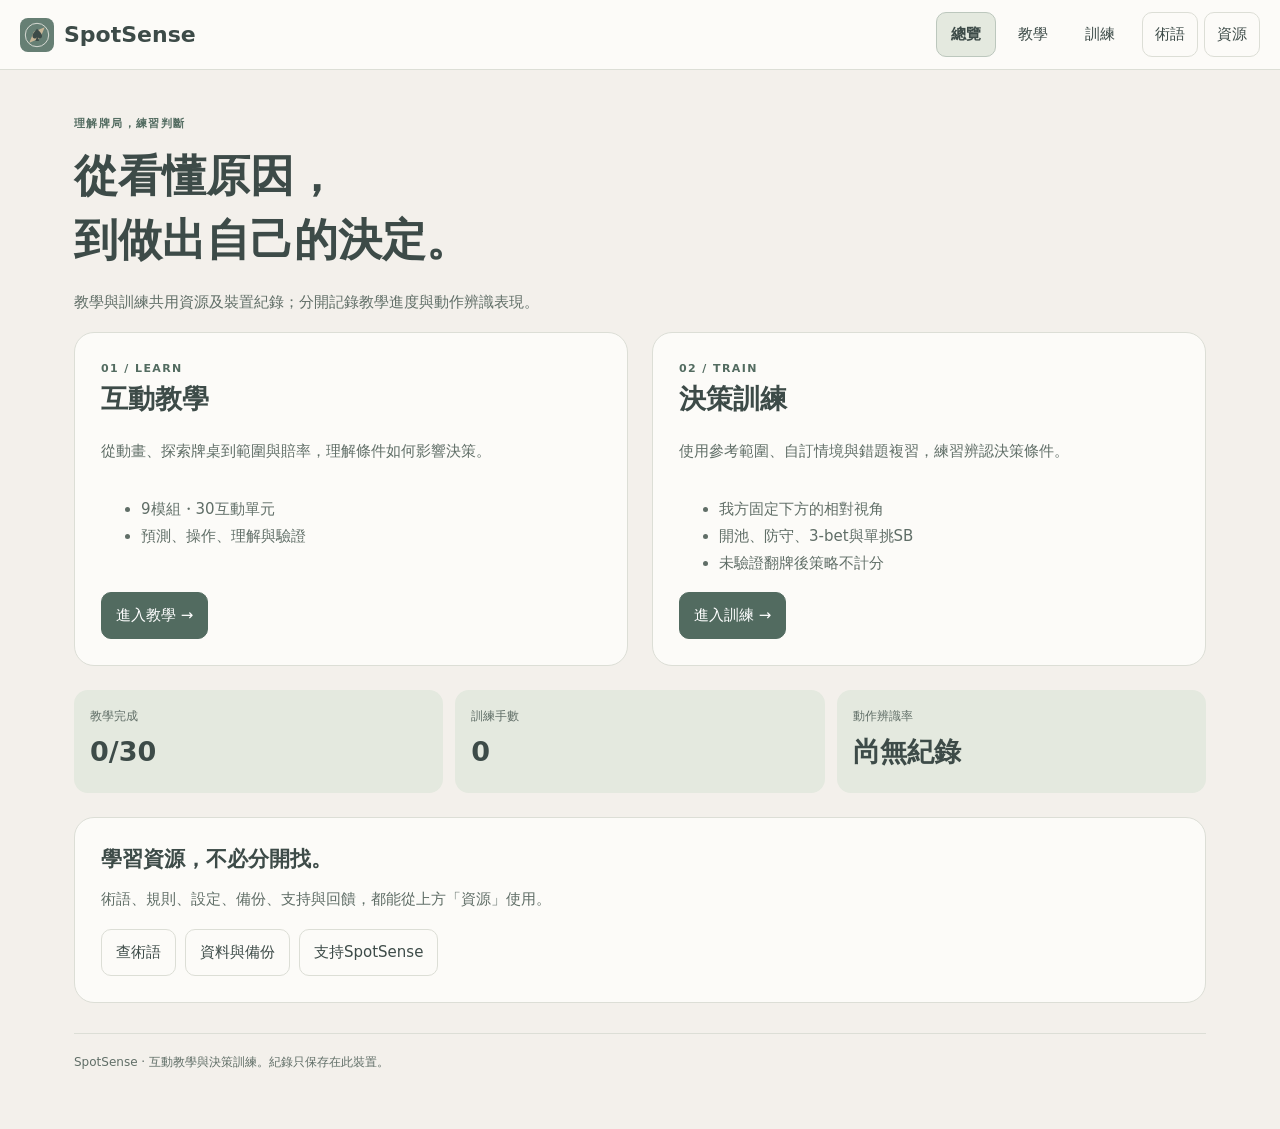
==== commit 110e770a: "Add files via upload" ====
--- a/index.html
+++ b/index.html
@@ -1 +1,3 @@
-<!doctype html><html lang="zh-TW"><head><meta charset="utf-8"><meta name="viewport" content="width=device-width,initial-scale=1,viewport-fit=cover"><meta name="theme-color" content="#f3f0eb"><meta name="color-scheme" content="light"><meta name="apple-mobile-web-app-status-bar-style" content="default"><link rel="icon" href="app-mark.svg"><link rel="manifest" href="manifest.json"><link rel="stylesheet" href="assets/app.css"><script src="assets/core.js"></script><script src="assets/store.js"></script><script src="assets/ui.js"></script><script src="assets/sources.js"></script><title>SpotSense｜互動學習與決策練習</title></head><body><header class="site-header" role="banner"><a class="site-brand" href="index.html"><img src="app-mark.svg" width="34" height="34" alt="">SpotSense</a><nav class="site-nav" aria-label="主要導覽"><a href="index.html" aria-current="page">總覽</a><a href="learn.html">學習</a><a href="training.html">練習</a><a href="workbench.html?view=lab">實驗室</a><a href="workbench.html?view=journal">複盤</a><button data-resource="resources">資源</button><button data-resource="settings">設定</button></nav><button class="secondary course-menu" data-resource="resources">更多</button></header><main class="app-main" id="home-main"><p class="muted">正在準備課程與本機紀錄…</p></main><nav class="mobile-nav" aria-label="網站導覽"><a href="index.html" aria-current="page">總覽</a><a href="learn.html">學習</a><a href="training.html">練習</a><button data-resource="resources">更多</button></nav><script src="assets/app.js"></script><script src="assets/home.js"></script><script src="assets/register-sw.js"></script></body></html>+<!DOCTYPE html>
+
+<html lang="zh-TW"><head><meta charset="utf-8"/><meta content="width=device-width,initial-scale=1,viewport-fit=cover" name="viewport"/><link href="manifest.json" rel="manifest"/><link href="assets/app.887cf16b4030.css" rel="stylesheet"/><script src="assets/storage.0049f1f8cc7c.js"></script><title>SpotSense｜教學與訓練</title><meta content="#f3f0eb" name="theme-color"/><meta content="light" name="color-scheme"/><meta content="default" name="apple-mobile-web-app-status-bar-style"/></head><body><header class="site-header" role="banner"><a aria-label="SpotSense首頁" class="site-brand" href="index.html"><img alt="" src="app-mark.svg"/>SpotSense</a><nav aria-label="主要導覽" class="site-nav"><a aria-current="page" href="index.html">總覽</a><a href="learn.html">教學</a><a href="training.html">訓練</a></nav><div class="site-tools"><button data-common="glossary">術語</button><button data-common="resources">資源</button></div></header><main class="app-main"><div class="eyebrow">理解牌局，練習判斷</div><h1>從看懂原因，<br/>到做出自己的決定。</h1><p class="muted">教學與訓練共用資源及裝置紀錄；分開記錄教學進度與動作辨識表現。</p><section class="path-grid"><article class="path-card"><div class="eyebrow">01 / LEARN</div><h2>互動教學</h2><p>從動畫、探索牌桌到範圍與賠率，理解條件如何影響決策。</p><ul><li>9模組・30互動單元</li><li>預測、操作、理解與驗證</li></ul><a class="link-button primary" href="learn.html">進入教學 →</a></article><article class="path-card"><div class="eyebrow">02 / TRAIN</div><h2>決策訓練</h2><p>使用參考範圍、自訂情境與錯題複習，練習辨認決策條件。</p><ul><li>我方固定下方的相對視角</li><li>開池、防守、3-bet與單挑SB</li><li>未驗證翻牌後策略不計分</li></ul><a class="link-button primary" href="training.html">進入訓練 →</a></article></section><section class="metrics"><div><span>教學完成</span><strong id="learn-count">—</strong></div><div><span>訓練手數</span><strong id="train-count">—</strong></div><div><span>動作辨識率</span><strong id="train-accuracy">—</strong></div></section><section class="surface-card"><h2>學習資源，不必分開找。</h2><p class="muted">術語、規則、設定、備份、支持與回饋，都能從上方「資源」使用。</p><div class="button-row"><button class="secondary" data-common="glossary">查術語</button><button class="secondary" data-common="backup">資料與備份</button><button class="secondary" data-common="support">支持SpotSense</button></div></section><footer>SpotSense · 互動教學與決策訓練。紀錄只保存在此裝置。</footer></main><script src="assets/common.5903cf70404b.js"></script><script src="assets/home.82343c43fdcd.js"></script><script src="assets/register-sw.23cbf409a22a.js"></script></body></html>
--- a/assets/app.887cf16b4030.css
+++ b/assets/app.887cf16b4030.css
@@ -0,0 +1,2 @@
+
+:root{color-scheme:light;--bg:#f3f0eb;--paper:#fcfbf8;--ink:#3d4b48;--muted:#606e67;--line:#dcded6;--primary:#526b60;--deep:#526b60;--sage:#8d9d90;--soft:#e4e9df;--rose:#b78e88;--rose-soft:#eeded9;--blue:#8b9ca6;--blue-soft:#e0e8ed;--sand:#c8b697;--sand-soft:#eee5d6;--red:#8b5651;--mint:#526b60;--mint-soft:#e4e9df;--surface-warm:#eee5d6;--color-raise:#526b60;--color-call:#58717f;--color-fold:#8b5651;--text-primary:#3d4b48;--text-secondary:#606e67;--bottom-nav-height:90px}*{box-sizing:border-box}html{-webkit-text-size-adjust:100%;text-size-adjust:100%;background:var(--bg)}body{margin:0;background:var(--bg);color:var(--ink);font:15px/1.8 system-ui,-apple-system,"Noto Sans TC",sans-serif}a{color:var(--primary)}button,input,select,textarea{font:inherit;color:inherit}button{cursor:pointer}button:disabled{opacity:.5;cursor:default}button:not(.cell):not(.chart-cell),select,input:not([type=checkbox]):not([type=range]){min-height:44px}a,button,input,select,summary{touch-action:manipulation}:focus-visible{outline:3px solid var(--primary)!important;outline-offset:3px!important}.hidden,[hidden]{display:none!important}svg,img{max-width:100%}input:not([type=checkbox]):not([type=range]),select,textarea{max-width:100%;border:1px solid #bcc7bd;border-radius:10px;padding:10px 12px;background:var(--paper)}textarea{width:100%;resize:vertical}input[type=checkbox],input[type=range]{accent-color:var(--primary)}h1,h2,h3,h4{color:var(--ink);line-height:1.45}h1{font-size:clamp(28px,3.5vw,44px);margin:10px 0 18px}h2{font-size:21px;margin:0 0 12px}h3{font-size:17px;margin:0 0 8px}p{margin:8px 0 16px}.muted,.small{color:var(--muted)}.small{font-size:12px}.eyebrow{font-size:11px;font-weight:750;letter-spacing:1.4px;color:var(--primary)}.primary,.secondary,.link-button,.btn-range-action,.stack-btn,.chart-pos-btn,.stats-filter,.btn-close,.btn-icon,.btn-reset-stats{display:inline-flex;align-items:center;justify-content:center;gap:7px;min-height:44px;padding:9px 14px;border:1px solid var(--line);border-radius:10px;background:var(--paper);color:var(--ink);text-decoration:none}.primary,.link-button.primary,.stack-btn.active,.chart-pos-btn.active{background:var(--primary);color:#fff;border-color:var(--primary)}.danger,.btn-danger,.btn-range-delete,.btn-reset-stats{background:var(--rose-soft);color:var(--red)}.button-row{display:flex;gap:9px;flex-wrap:wrap}.site-header{height:auto!important;position:relative!important;top:auto!important;display:flex;align-items:center;justify-content:space-between;flex-wrap:wrap;gap:12px;padding:12px max(20px,calc((100vw - 1380px)/2));padding-top:max(12px,env(safe-area-inset-top));background:var(--paper);border-bottom:1px solid var(--line);z-index:40}.site-brand{order:1;display:flex;align-items:center;gap:10px;min-height:44px;font-size:22px;font-weight:800;color:var(--ink);text-decoration:none}.site-brand img{width:34px;height:34px}.site-nav{order:2;display:flex;gap:7px;margin-left:auto}.site-nav a{min-height:44px;display:flex;align-items:center;justify-content:center;padding:8px 14px;border:1px solid transparent;border-radius:10px;text-decoration:none;color:var(--ink)}.site-nav a[aria-current=page]{background:var(--soft);border-color:#bcc7bd;font-weight:750}.site-tools{order:3;display:flex;gap:6px}.site-tools button{min-height:44px;padding:8px 12px;border:1px solid var(--line);border-radius:10px;background:var(--paper)}.app-main{max-width:1180px;margin:auto;padding:44px 24px 55px}.path-grid{display:grid;grid-template-columns:1fr 1fr;gap:24px}.surface-card,.path-card,.mode-intro{min-width:0;padding:26px;background:var(--paper);border:1px solid var(--line);border-radius:20px}.path-card{display:flex;flex-direction:column}.path-card h2{font-size:27px}.path-card p,.path-card ul,.mode-intro p{color:var(--muted)}.path-card .link-button{align-self:flex-start;margin-top:auto}.metrics{display:grid;grid-template-columns:repeat(3,minmax(0,1fr));gap:12px;margin:24px 0}.metrics>div{padding:16px;background:var(--soft);border-radius:14px;min-width:0}.metrics span{display:block;font-size:12px;color:var(--muted)}.metrics strong{font-size:27px;overflow-wrap:anywhere}footer{margin-top:30px;padding-top:18px;border-top:1px solid var(--line);font-size:12px;color:var(--muted)}.field{display:grid;gap:7px;margin:14px 0}.toggle-row{display:flex;justify-content:space-between;align-items:center;min-height:54px;gap:16px;padding:10px 0;border-bottom:1px solid var(--line)}.toggle-row input{width:22px;height:22px}.resource-grid{display:grid;grid-template-columns:1fr 1fr;gap:12px}.resource-tile{display:grid;gap:6px;padding:18px;border:1px solid var(--line);border-radius:14px;background:var(--paper);color:var(--ink);text-align:left}.resource-tile span{font-size:13px;color:var(--muted)}.term-card{padding:18px;margin:12px 0;border:1px solid var(--line);border-radius:14px}.term-en{font-size:12px;color:var(--muted)}.license-text{white-space:pre-wrap;overflow-wrap:anywhere;font:12px/1.7 ui-monospace,monospace}.shared-dialog,.ss-layer,.course-drawer{position:fixed;inset:auto 0;top:var(--vtop,0px);width:100vw;max-width:100vw;height:var(--vh,100dvh);max-height:none;margin:0;padding:max(14px,env(safe-area-inset-top)) 14px max(14px,env(safe-area-inset-bottom));border:0;background:transparent;color:var(--ink);overflow:hidden;align-items:center;justify-content:center;transform:none;z-index:4000}.shared-dialog:not([open]),.ss-layer:not([open]),.course-drawer:not([open]){display:none}.shared-dialog[open],.ss-layer[open],.course-drawer[open]{display:flex}dialog::backdrop{background:rgba(61,75,72,.5)}.dialog-panel{width:min(760px,100%);max-height:100%;display:flex;flex-direction:column;overflow:hidden;background:var(--paper);border:1px solid #bcc7bd;border-radius:20px;box-shadow:0 12px 42px #3d4b481a}.dialog-head,.modal-header{display:flex;align-items:center;justify-content:space-between;gap:12px;padding:14px 18px;border-bottom:1px solid var(--line);background:var(--paper);flex:0 0 auto}.dialog-head h2,.modal-header h2{font-size:20px;margin:0;min-width:0;overflow-wrap:anywhere}.dialog-body,.modal-body{padding:18px 20px;overflow:auto;min-height:0;flex:1 1 auto;overscroll-behavior:contain;-webkit-overflow-scrolling:touch}.ss-layer>.modal,.ss-layer>.first-run-flow{position:relative;inset:auto;width:100%;height:100%;max-height:100%;min-height:0;display:flex;align-items:center;justify-content:center;background:transparent;padding:0}.modal-content,.first-run-window{width:min(900px,100%);max-height:100%;min-height:0;display:flex;flex-direction:column;overflow:hidden;border:1px solid #bcc7bd;border-radius:20px;background:var(--paper);box-shadow:0 12px 42px #3d4b481a}.first-run-window{padding:22px;gap:14px;overflow:auto}.btn-close{min-width:44px;font-size:24px}.ss-layer>#feedback{position:relative!important;inset:auto!important;width:min(480px,100%)!important;height:auto!important;max-height:100%!important;min-height:0!important;margin:0!important;padding:24px!important;overflow:auto!important;border:1px solid #bcc7bd!important;border-radius:18px!important;background:var(--paper)!important;color:var(--ink)!important;opacity:1!important;visibility:visible!important;transform:none!important;animation:none!important;transition:none!important;box-shadow:0 12px 42px #3d4b481a!important}.feedback.success{border-top:4px solid var(--primary)!important}.feedback.error{border-top:4px solid var(--rose)!important}.feedback h3{font-size:24px;margin:0 0 12px}.feedback p{font-size:15px;line-height:1.75;color:var(--muted)}.feedback-icon{display:block;font-size:28px;margin-bottom:10px}.btn-next{min-height:48px;width:100%;border-radius:10px;padding:12px;background:var(--primary);color:#fff}.grid-wrap{min-width:0;max-width:100%;margin:12px 0}.grid-scroll{max-width:100%;overflow:auto;-webkit-overflow-scrolling:touch}.grid-expanded .rg,.grid-expanded .chart-grid,.grid-expanded .range-editor-grid{width:650px!important;min-width:650px!important;max-width:none!important;grid-template-columns:repeat(13,minmax(44px,1fr))!important}.grid-expanded .cell,.grid-expanded .chart-cell{min-height:44px!important;font-size:13px!important}#toast-container{position:fixed;z-index:9000;left:14px;right:14px;top:14px;display:grid;gap:8px;pointer-events:none}.toast{padding:14px 18px;background:var(--paper);border:1px solid #bcc7bd;border-left:4px solid var(--primary);border-radius:12px;justify-self:center;pointer-events:auto;max-width:620px}.toast-error{border-left-color:var(--rose)}.learn-toolbar{max-width:1400px;margin:auto;padding:14px 24px 0;display:flex;justify-content:space-between;align-items:center;gap:12px;font-size:13px;color:var(--muted)}.course-drawer .dialog-panel{max-width:440px}.course-drawer #nav{display:block!important;position:static!important;max-height:none!important;overflow:visible!important;padding:12px;margin:0;width:100%}.course-drawer .navitem{min-height:44px;padding:10px 12px;font-size:14px;line-height:1.6}.update-note{position:fixed;z-index:8000;left:50%;bottom:110px;transform:translateX(-50%);width:min(460px,calc(100vw - 24px));padding:16px;background:var(--paper);border:1px solid #bcc7bd;border-radius:14px}.update-note .button-row{margin-top:10px}.language-notice{padding:10px 14px;background:var(--sand-soft);border:1px solid #d9cfbd;border-radius:10px;font-size:13px;color:var(--ink);margin-bottom:16px}@media(max-width:700px){.site-header{padding:10px 16px;padding-top:max(10px,env(safe-area-inset-top));gap:8px}.site-brand{font-size:21px}.site-tools{order:2}.site-tools button{font-size:13px;padding:8px 10px}.site-nav{order:3;width:100%;margin-left:0}.site-nav a{flex:1}.app-main{padding:28px 16px}.path-grid,.resource-grid{grid-template-columns:1fr}.path-card,.surface-card,.mode-intro{padding:20px}.metrics{gap:8px}.metrics>div{padding:12px}.metrics strong{font-size:23px}.dialog-head,.modal-header{padding:12px 14px}.dialog-head h2,.modal-header h2{font-size:18px}.dialog-body,.modal-body{padding:16px}.learn-toolbar{padding:12px 16px 0}.ss-layer>#feedback{padding:20px!important}input:not([type=checkbox]):not([type=range]),select,textarea{font-size:16px}}@media(max-height:450px){.shared-dialog,.ss-layer{align-items:flex-start}}@media(prefers-reduced-motion:reduce){*,*::before,*::after{animation-duration:.01ms!important;transition-duration:.01ms!important;scroll-behavior:auto!important}}
